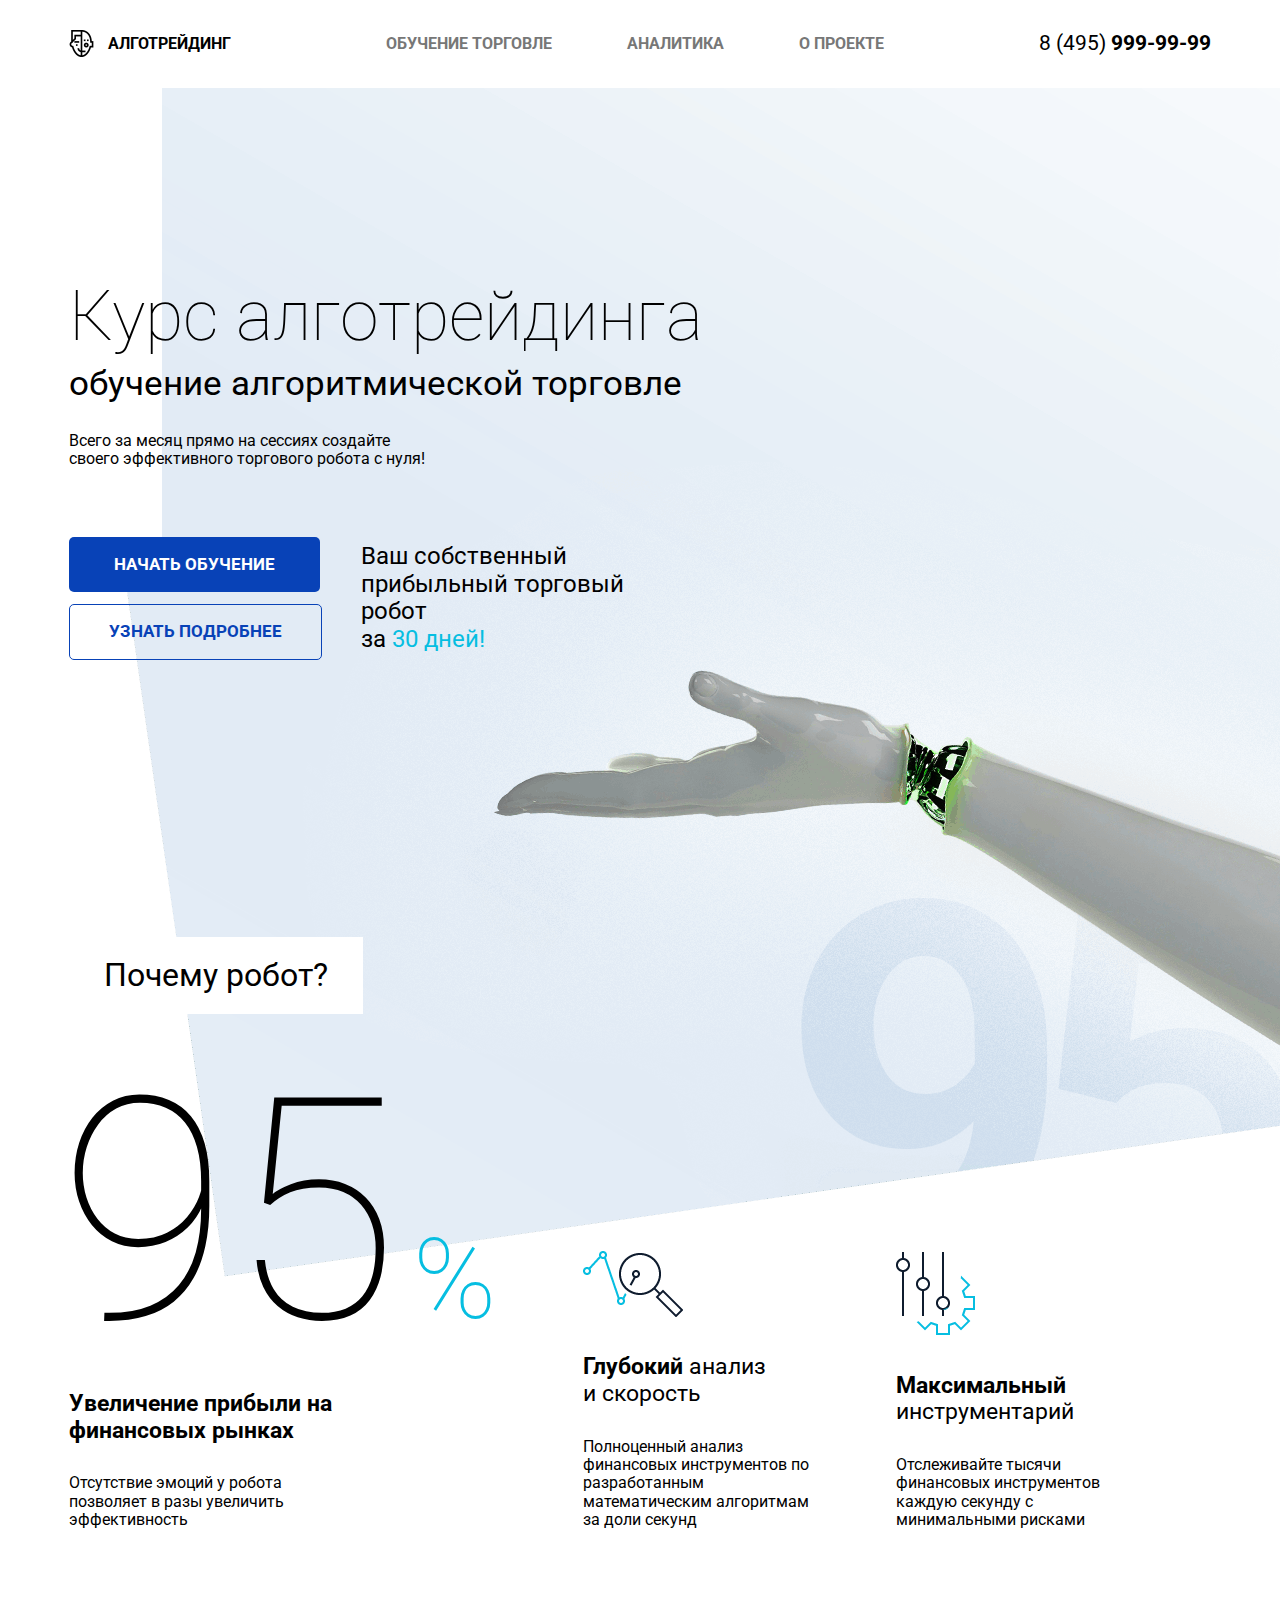
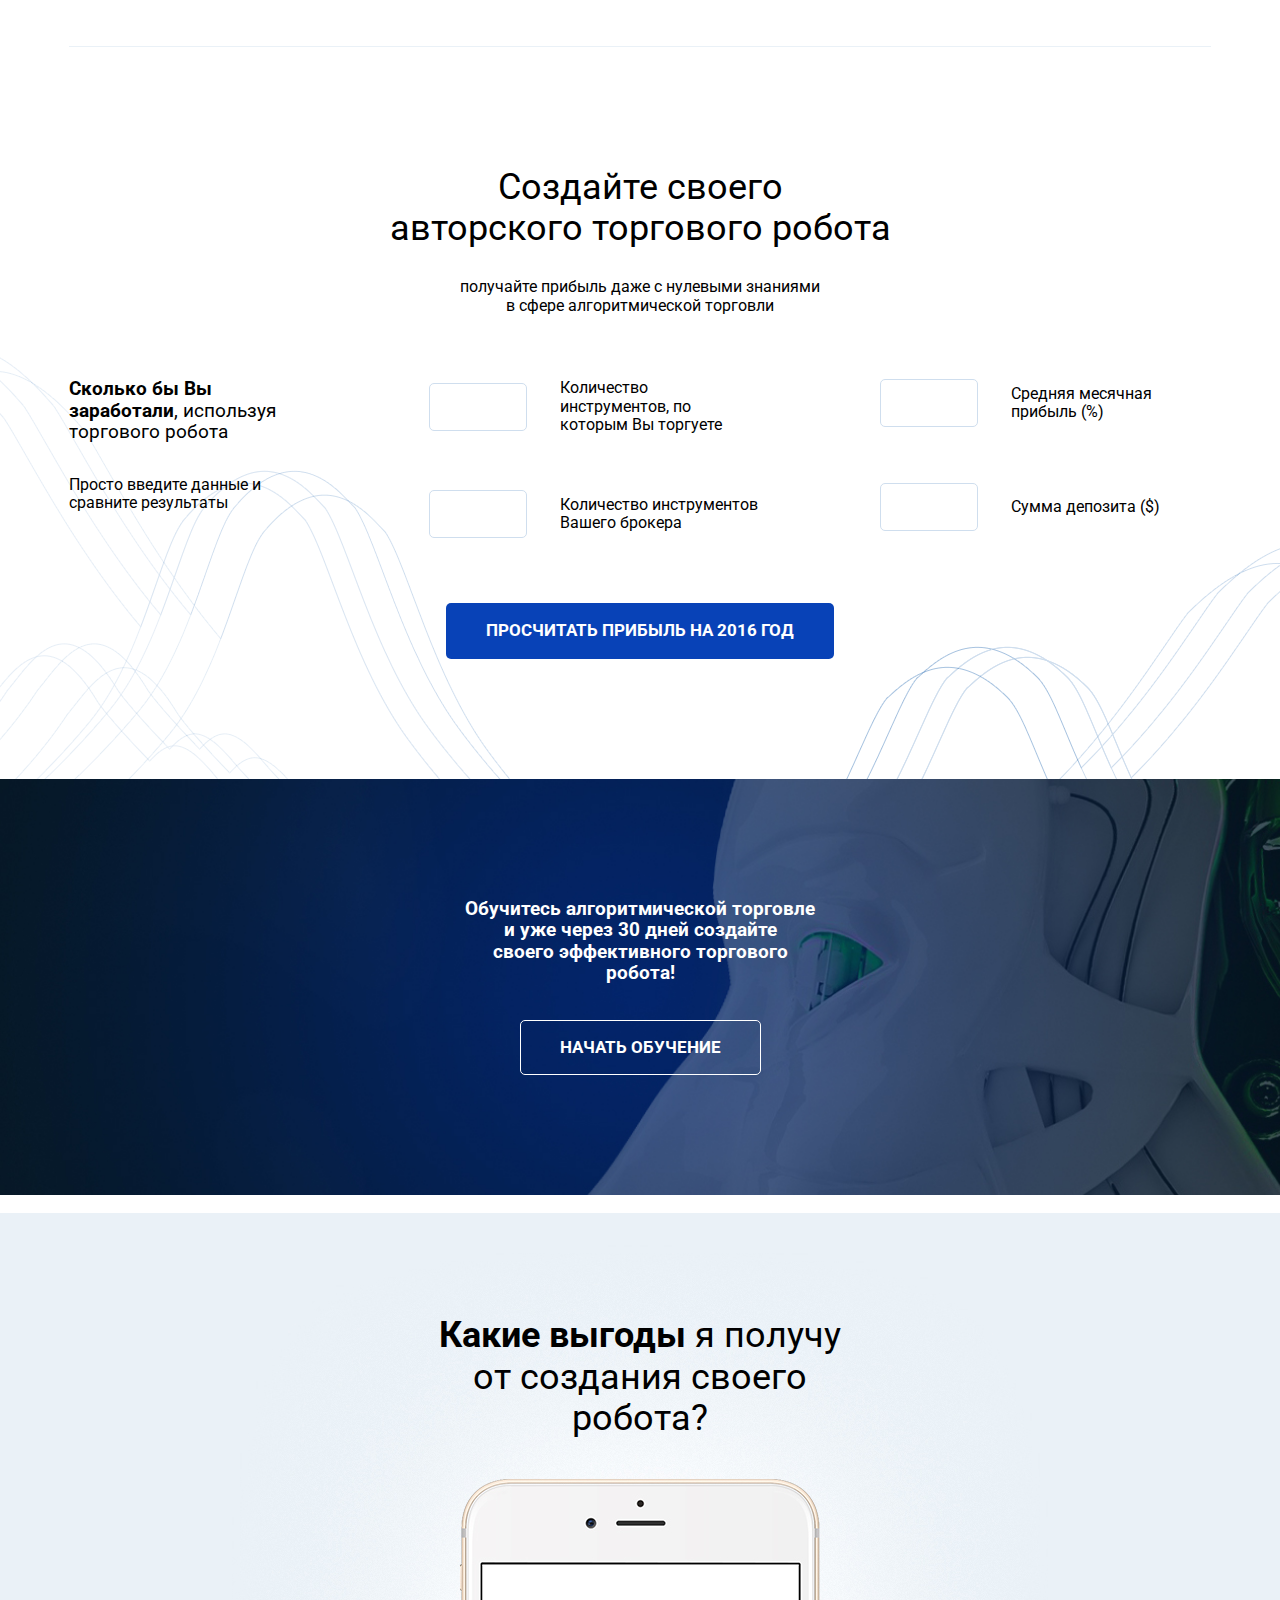
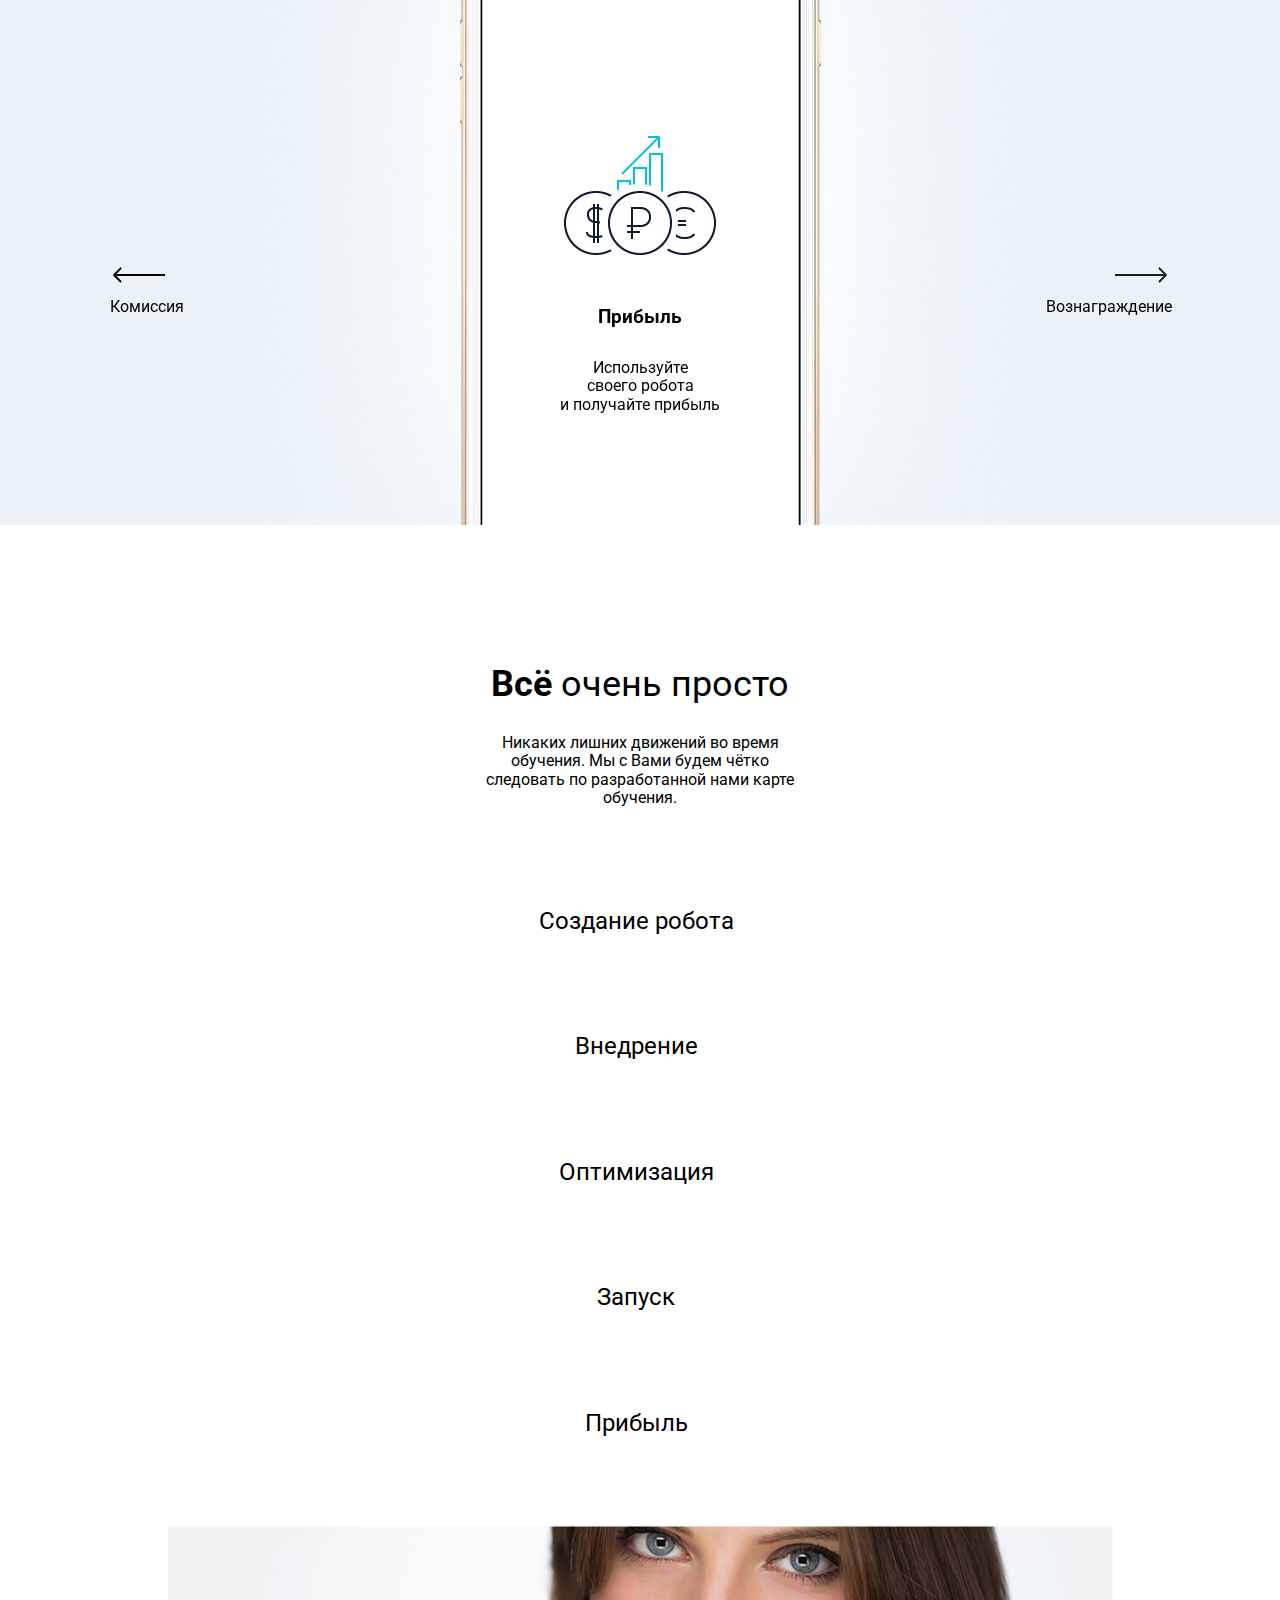
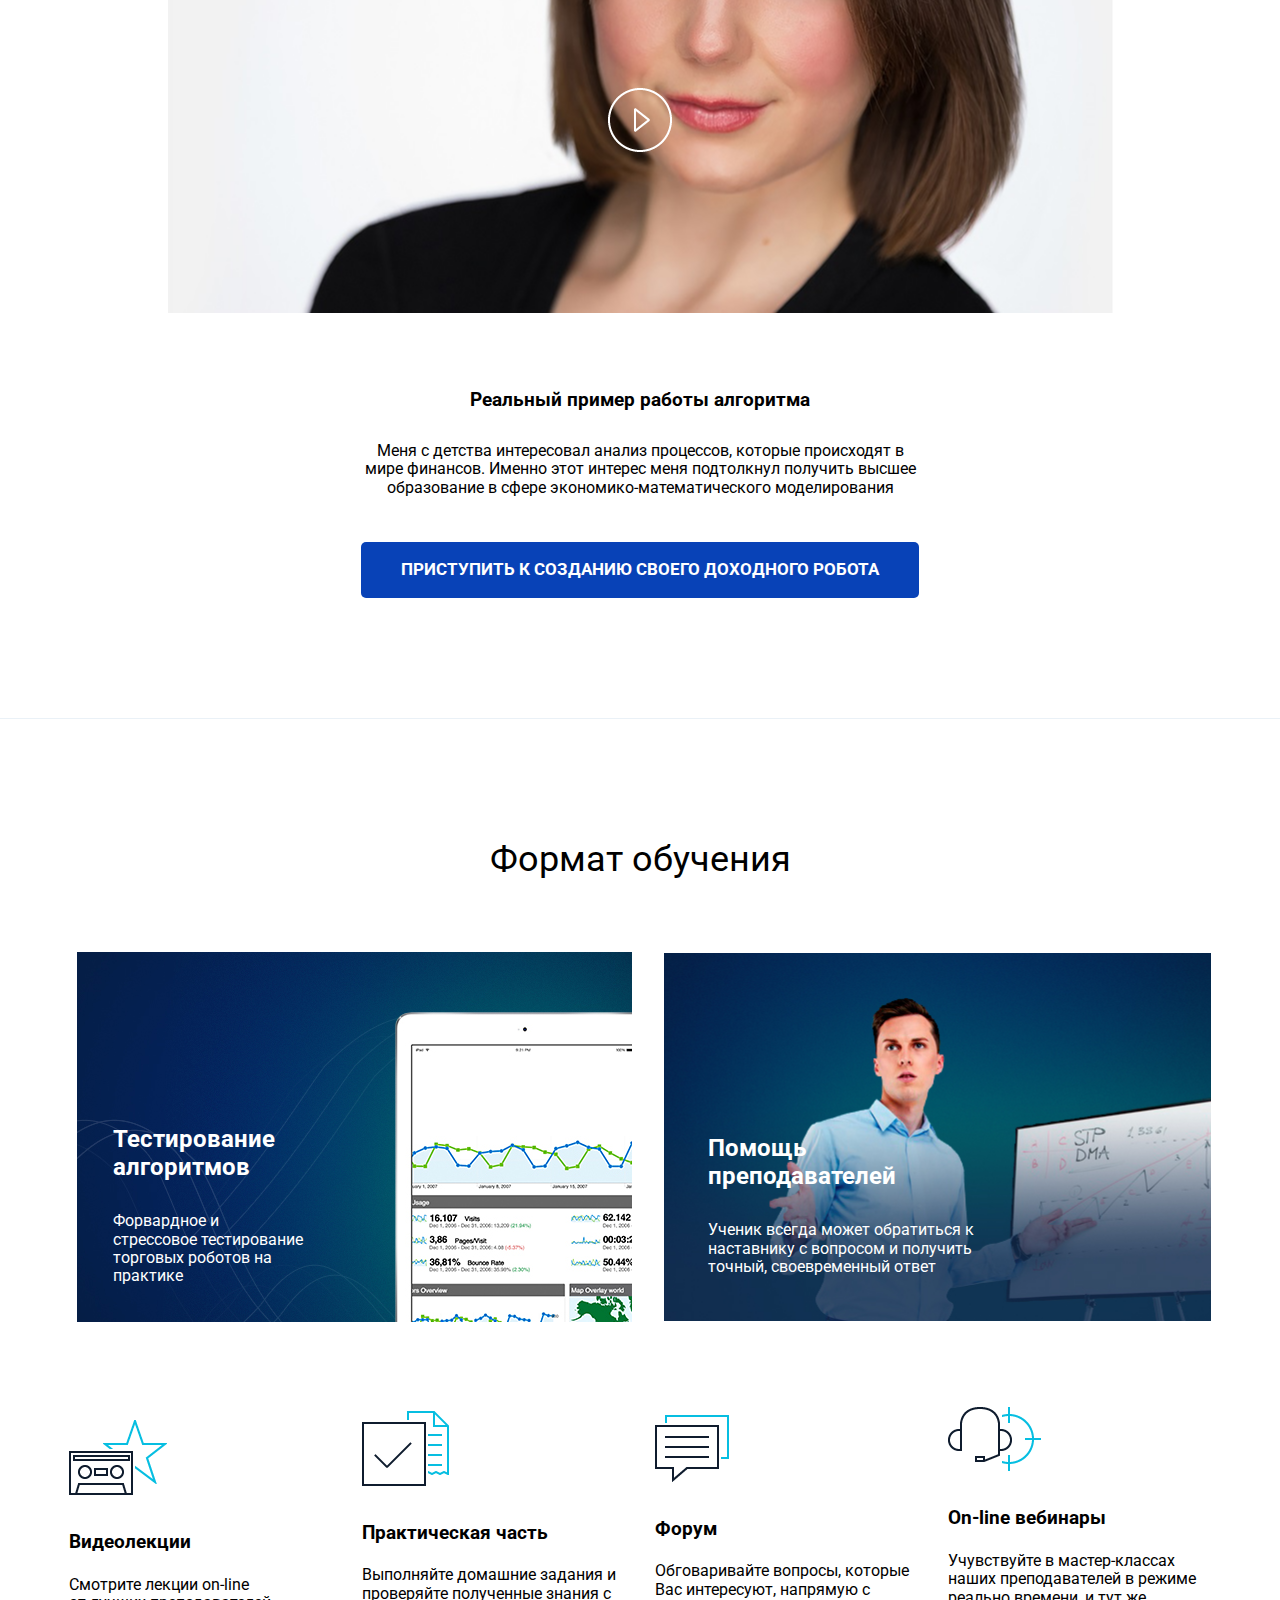
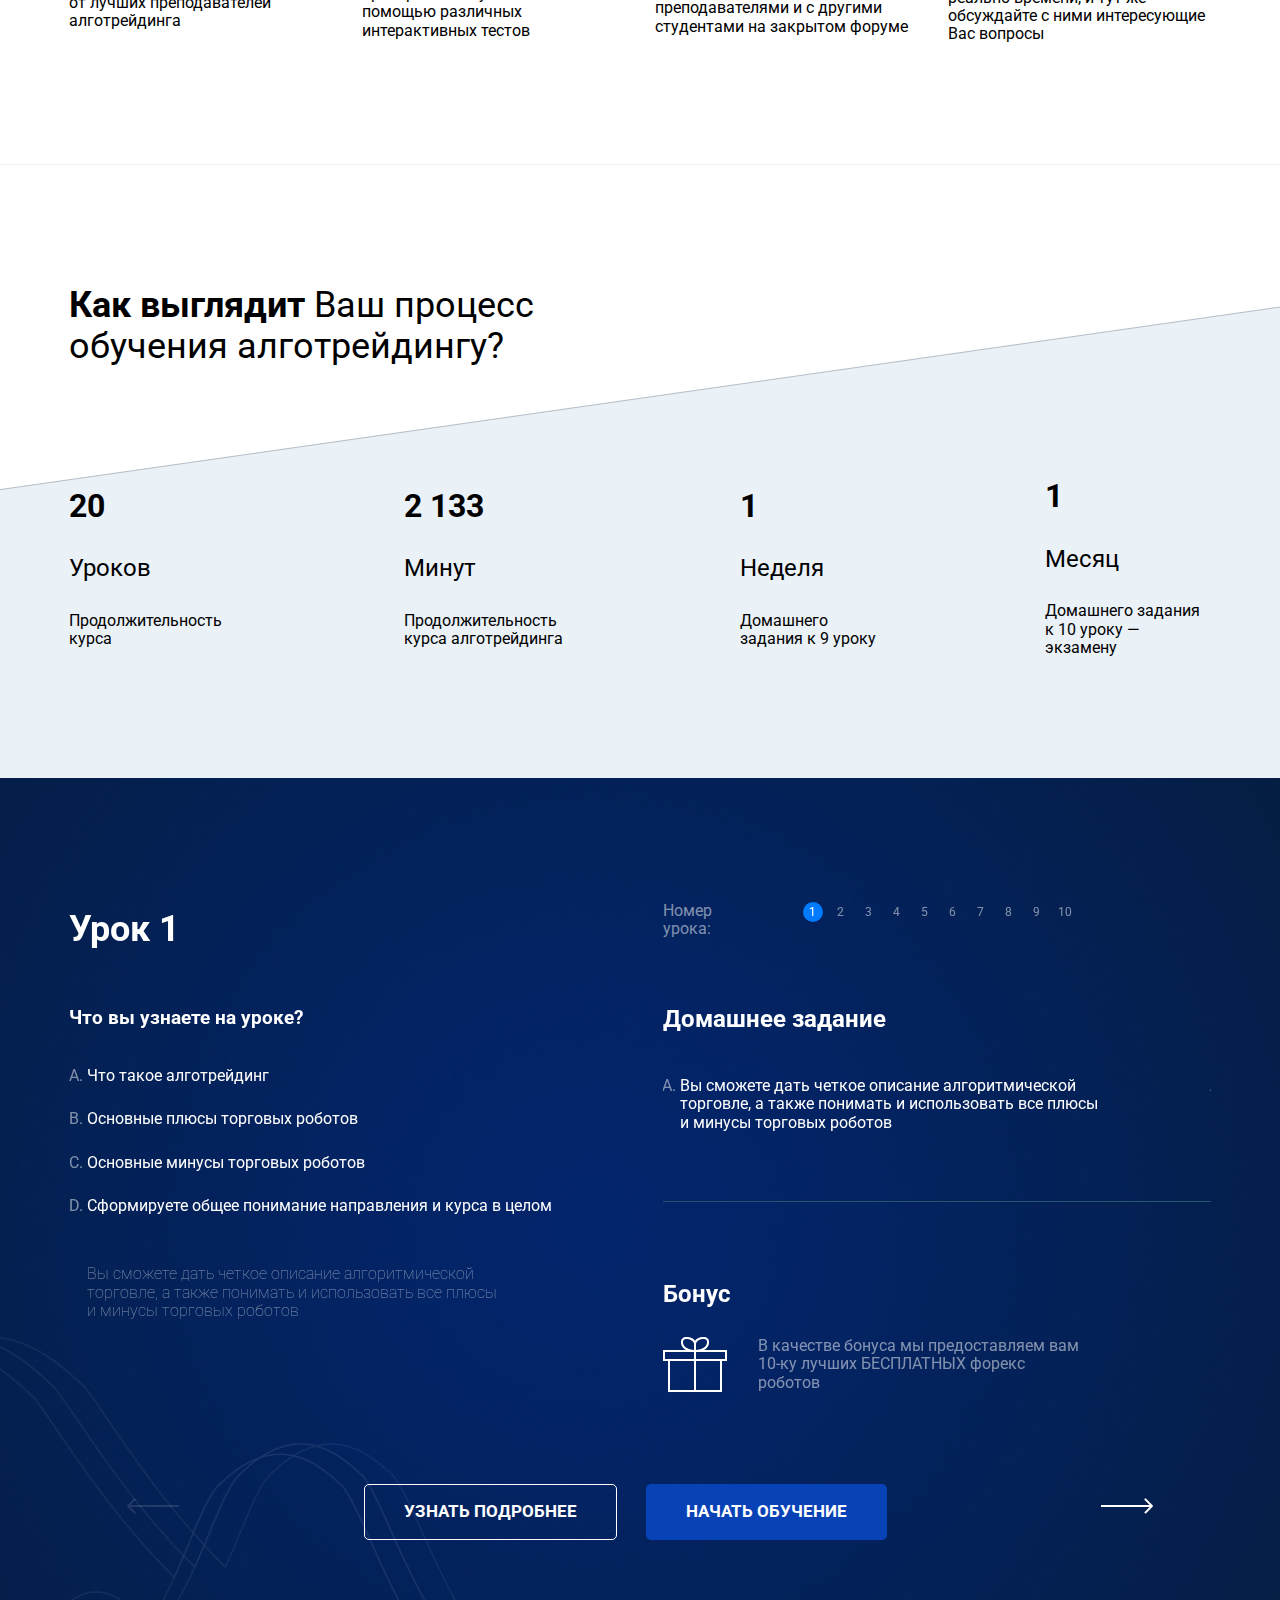
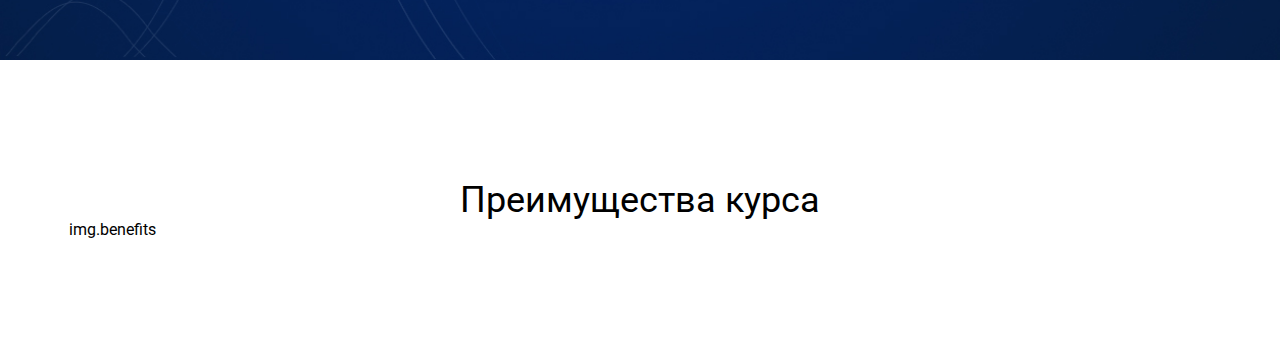
==== index.html @ d387ee2b "feat: add  swiper to lessons-section" ====
<!DOCTYPE html>
<html lang="ru">
<head>
    <meta charset="UTF-8">
    <meta http-equiv="X-UA-Compatible" content="IE=edge">
    <meta name="viewport" content="width=device-width, initial-scale=1.0">
    <link rel="stylesheet" href="./css/style.css">
    <link rel="preconnect" href="https://fonts.googleapis.com">
    <link rel="preconnect" href="https://fonts.gstatic.com" crossorigin>
    <link href="https://fonts.googleapis.com/css2?family=Roboto:wght@300;700&display=swap" rel="stylesheet">
    <link rel="shortcut icon" href="./img/logo.png" type="image/x-icon">
    <link rel="stylesheet" href="https://unpkg.com/swiper@8/swiper-bundle.min.css"/>
    <title>AlgoTrading</title>
</head>
<body>
    <header class="header">
        <div class="container">
            <div class="menu">
                <div class="logo menu__logo">
                    <img src="./img/logo.png" alt="Лого" class="logo__img">
                    <p class="logo__text">алготрейдинг</p>
                </div>
                <!-- /.logo menu__logo -->
                <div class="menu__nav">
                    <a href="#" class="nav__item">Обучение торговле</a>
                    <a href="#" class="nav__item">Аналитика</a>
                    <a href="#" class="nav__item">О проекте</a>
                </div>
                <!-- /.menu__nav -->
                <div class="contacts menu__contacts">
                    <a href="tel:+74959999999" class="phone contacts__phone">8 (495) <strong>999-99-99</strong></a>
                </div>
                <!-- /.contacts menu__contacts -->
            </div>
            <!-- /.menu -->
        </div>
        <!-- /.container -->
    </header>
    <!-- /.header -->
    <main>
        <section class="section hero">
            <div class="container">
                <div class="hero__content">
                    <h1 class="title hero__title">Курс алготрейдинга</h1>
                    <h3 class="hero__subtitle">обучение алгоритмической торговле</h3>
                    <p class="hero__desc">Всего за месяц прямо на сессиях создайте своего эффективного торгового робота с нуля!</p>
                    <div class="hero__call">
                        <div class="call__button">
                            <button class="button hero__button button--primary">Начать обучение</button>
                            <button class="button hero__button button--secondary">узнать подробнее</button>
                        </div>
                        <p class="call__text">Ваш собственный <br> прибыльный торговый робот <br>за <span class="call__text--strong">30 дней!</span></p>
                    </div>
                    <!-- /.hero__call -->
                </div>
                <!-- /.hero__content -->
                <h4 class="title hero-subcontent__title">Почему робот?</h4>
                <div class="hero-subcontent">
                    <div class="cards hero-subcontent__advantages">
                        <div class="row">
                            <div class="card">
                                <h5 class="card-title">95 <span class="percent--strong">%</span></h5>
                                <p class="card-subtitle">Увеличение прибыли на финансовых рынках</p>
                                <p class="card-text">Отсутствие эмоций у робота позволяет в разы увеличить эффективность</p>
                                </div>
                            <!-- /.card -->
                            <div class="card">
                                <img src="./img/advantage-1.png" alt="Преимущество" class="card-img">
                                <p class="card-subtitle card-subtitle--lighterW"><strong>Глубокий</strong>  анализ <br>
                                    и скорость</p>
                                <p class="card-text">Полноценный анализ финансовых инструментов по разработанным математическим алгоритмам за доли секунд</p>
                                </div>
                            <!-- /.card -->
                            <div class="card">
                                <img src="./img/advantage-2.png" alt="Преимущество" class="card-img card-img--last">
                                <p class="card-subtitle card-subtitle--lighterW"><strong>Максимальный</strong>
                                    инструментарий</p>
                                <p class="card-text">Отслеживайте тысячи финансовых инструментов каждую секунду с минимальными рисками</p>
                                </div>
                            <!-- /.card -->
                        </div>
                        <!-- /.row -->
                    </div>
                    <!-- /.hero-subcontent__advantages -->
                </div>
                <!-- /.her__subcontent -->
            </div>
            <!-- /.container -->
        </section>
        <!-- /.hero -->
        <section class="section creation">
            <div class="container">
                <div class="section-title">
                    <h2 class="section-title__heading">Создайте своего <br> авторского торгового робота</h2>
                    <p class="section-title__subtitle">получайте прибыль даже с нулевыми знаниями в сфере алгоритмической торговли</p>
                </div>
                <!-- /.section-title -->
                <div class="row">
                    <div class="col">
                        <div class="creation-text">
                            <h3 class="creation-title"><strong>Сколько бы Вы
                            заработали</strong>, используя
                            торгового робота</h3>
                            <p class="creation-text">Просто введите данные
                            и сравните результаты </p>
                        </div>
                        <!-- /.creation-text -->
                    </div>
                    <!-- /.col -->
                    <div class="col">
                        <div class="creation-data">
                            <input type="number" class="creation-data__input">
                            <label class="creation-data__text">Количество инструментов, по которым Вы торгуете</label>
                        </div>
                        <!-- /.creation-data -->
                        <div class="creation-data">
                            <input type="number" class="creation-data__input">
                            <label class="creation-data__text">Количество инструментов Вашего брокера</label>
                        </div>
                        <!-- /.creation-data -->
                    </div>
                    <!-- /.col -->
                    <div class="col">
                        <div class="creation-data">
                            <input type="number" class="creation-data__input">
                            <label class="creation-data__text">Средняя месячная прибыль (%)</label>
                        </div>
                        <!-- /.creation-data -->
                        <div class="creation-data">
                            <input type="number" class="creation-data__input">
                            <label class="creation-data__text">Сумма депозита ($)</label>
                        </div>
                        <!-- /.creation-data -->
                    </div>
                    <!-- /.col -->
                </div>
                <!-- /.row -->
                <div class="creation-button">
                    <button class="button creation__button button--primary">Просчитать прибыль на 2016 год</button>
                </div>
                <!-- /.cration-button -->
            </div>
            <!-- /.container -->
        </section>
        <!-- /.section creation -->
        <section class="section creation-learning">
            <h3 class="section-heading creation-learning__heading">Обучитесь алгоритмической торговле и уже <span class="days--strong">через 30 дней</span> создайте <br> своего эффективного торгового робота!</h3>
            <div class="creation-button">
                <button class="button creation-learning__button button--white">Начать обучение</button>
            </div>
        </section>
        <!-- /.creation-learning -->
        <section class="section benefits">
            <div class="container">
                <h2 class="section-title__heading"><strong>Какие выгоды </strong> я получу<br> от создания своего робота?</h2>
                <div class="benefits-swiper">
                    <!-- Slider main container -->
                    <div class="swiper swiper-benefits">
                        <!-- Additional required wrapper -->
                        <div class="swiper-wrapper">
                        <!-- Slides -->
                        <div class="swiper-slide">
                            <div class="swiper-slide__content">
                                <img src="./img/stonks.png" alt="прибыль" class="swiper-slide__img">
                                <h3 class="swiper-slide__text">Прибыль</h3>
                                <p class="swiper-slide__desc">Используйте <br> своего робота <br> и получайте прибыль</p>
                            </div>
                            <!-- /.swiper-slide__content -->
                        </div>
                        <div class="swiper-slide">
                            <div class="swiper-slide__content">
                                <img src="./img/stonks.png" alt="прибыль" class="swiper-slide__img">
                                <h3 class="swiper-slide__text">Прибыль</h3>
                                <p class="swiper-slide__desc">Используйте <br> своего робота <br> и получайте прибыль</p>
                            </div>
                            <!-- /.swiper-slide__content -->
                        </div>
                        <div class="swiper-slide">
                            <div class="swiper-slide__content">
                                <img src="./img/stonks.png" alt="прибыль" class="swiper-slide__img">
                                <h3 class="swiper-slide__text">Прибыль</h3>
                                <p class="swiper-slide__desc">Используйте <br> своего робота <br> и получайте прибыль</p>
                            </div>
                            <!-- /.swiper-slide__content -->
                        </div>
                        </div>
                        <!-- If we need navigation buttons -->
                        <div class="swiper-button-prev">
                            <span class="swiper-button__text swiper-button-prev__text">Комиссия</span>
                        </div>
                        <div class="swiper-button-next">
                            <span class="swiper-button__text swiper-button-next__text">Вознаграждение</span>
                        </div>
                  </div>
                </div>
                <!-- /.benefits-swiper -->
            </div>
            <!-- /.container -->
        </section>
        <!-- /.section benefits -->
        <section class="section steps">
            <div class="container">
                <div class="section-title">
                    <h2 class="section-title__heading"><strong>Всё</strong> очень просто</h2>
                    <p class="section-title__subtitle">Никаких лишних движений во время обучения. Мы с Вами будем чётко следовать по разработанной нами карте обучения.</p>
                </div>
                <!-- /.section-title -->
                <ul class="stpes-list">
                    <li class="steps-list__item">Создание робота</li>
                    <li class="steps-list__item">Внедрение</li>
                    <li class="steps-list__item">Оптимизация</li>
                    <li class="steps-list__item">Запуск</li>
                    <li class="steps-list__item">Прибыль</li>
                </ul>
                <!-- /.stpes-list -->
                <div class="steps__video video">
                    <img src="./img/play.png" alt="Пуск видео" class="video__play">
                </div>
                <!-- /.steps__video video -->
                <div class="steps-example">
                    <h3 class="steps-example__title">Реальный пример работы алгоритма</h3>
                    <p class="steps-example__subtitle">Меня с детства интересовал анализ процессов, которые происходят в мире финансов. Именно этот интерес меня подтолкнул получить высшее образование в сфере экономико-математического моделирования</p>
                    <button class="button button--primary steps-example__button">Приступить к созданию своего доходного робота</button>
                </div>
                <!-- /.steps-exmaple -->
            </div>
            <!-- /.container -->
        </section>
        <!-- /.section steps -->
        <section class="section format">
            <div class="container">
                <div class="section-title">
                    <h2 class="section-title__heading">Формат обучения</h2>
                </div>
                <!-- /.section-title -->
                <div class="row cards">
                    <div class="col-50">
                        <div class="format-card format-card__test">
                            <h3 class="format-card__title">Тестирование алгоритмов</h3>
                            <p class="format-card__text">Форвардное и стрессовое тестирование торговых роботов на практике</p>
                        </div>
                        <!-- /.format-card -->
                    </div>
                    <!-- /.col-50 -->
                    <div class="col">
                        <div class="format-card format-card__help">
                            <h3 class="format-card__title">Помощь преподавателей</h3>
                            <p class="format-card__text">Ученик всегда может обратиться к наставнику с вопросом и получить точный, своевременный ответ</p>
                        </div>
                        <!-- /.format-card -->
                    </div>
                    <!-- /.col -->
                </div>
                <!-- /.row -->
                <div class="row">
                    <div class="card">
                        <img src="./img/casset.png" alt="Кассета" class="card__img">
                        <h3 class="card__title">Видеолекции</h3>
                        <p class="card__text">Смотрите лекции on-line <br> от лучших преподавателей алготрейдинга</p>
                    </div>
                    <!-- /.card -->
                    <div class="card">
                        <img src="./img/practice.png" alt="Практика" class="card__img">
                        <h3 class="card__title">Практическая часть</h3>
                        <p class="card__text">Выполняйте домашние задания и проверяйте полученные знания с помощью различных интерактивных тестов</p>
                    </div>
                    <!-- /.card -->
                    <div class="card">
                        <img src="./img/forum.png" alt="Форум" class="card__img">
                        <h3 class="card__title">Форум</h3>
                        <p class="card__text">Обговаривайте вопросы, которые Вас интересуют, напрямую с преподавателями и с другими студентами на закрытом форуме</p>
                    </div>
                    <!-- /.card -->
                    <div class="card">
                        <img src="./img/veb.png" alt="вебинары" class="card__img">
                        <h3 class="card__title">On-line вебинары</h3>
                        <p class="card__text">Учувствуйте в мастер-классах наших преподавателей в режиме реально времени, и тут же обсуждайте с ними интересующие Вас вопросы</p>
                    </div>
                    <!-- /.card -->
                </div>
                <!-- /.row -->
            </div>
            <!-- /.container -->
        </section>
        <!-- /.section format -->
        <section class="section view">
            <div class="container">
                <div class="section-title--left">
                    <h2 class="section-title__heading"><strong>Как выглядит</strong> Ваш процесс обучения алготрейдингу?</h2>
                </div>
                <!-- /.section-title--left -->
                <div class="row">
                    <div class="card">
                        <h3 class="card__title">20</h3>
                        <p class="card__subtitle">Уроков</p>
                        <p class="card__text">Продолжительность курса</p>
                    </div>
                    <!-- /.card -->
                    <div class="card">
                        <h3 class="card__title">2 133</h3>
                        <p class="card__subtitle">Минут</p>
                        <p class="card__text">Продолжительность курса алготрейдинга</p>
                    </div>
                    <!-- /.card -->
                    <div class="card">
                        <h3 class="card__title">1</h3>
                        <p class="card__subtitle">Неделя</p>
                        <p class="card__text">Домашнего <br> задания к 9 уроку</p>
                    </div>
                    <!-- /.card -->
                    <div class="card">
                        <h3 class="card__title">1</h3>
                        <p class="card__subtitle">Месяц</p>
                        <p class="card__text">Домашнего задания <br> к 10 уроку — экзамену</p>
                    </div>
                    <!-- /.card -->
                </div>
                <!-- /.row -->
            </div>
            <!-- /.container -->
        </section>
        <!-- /.section view -->
        <section class="section lessons">
            <div class="container">
                <div class="row">
                    <div class="col-50--width">
                        <div class="swiper lessons-swiper">
                            <!-- Additional required wrapper -->
                            <div class="swiper-wrapper">
                              <!-- Slides -->
                              <div class="swiper-slide">
                                <div class="section-title--left">
                                    <h2 class="section-title__heading">Урок 1</h2>
                                </div>
                                <!-- /.section-title--left -->
                                <h3 class="lessons-heading">Что вы узнаете на уроке?</h3>
                                <ol class="lessons-questions" type="A">
                                    <li class="lessons-questions__item">Что такое алготрейдинг</li>
                                    <li class="lessons-questions__item">Основные плюсы торговых роботов</li>
                                    <li class="lessons-questions__item">Основные минусы торговых роботов</li>
                                    <li class="lessons-questions__item">Сформируете общее понимание направления и курса в целом</li>
                                </ol>
                                <!-- /.lessons-questions -->
                                <p class="lessons-text">Вы сможете дать четкое описание алгоритмической торговле, а также понимать и использовать все плюсы и минусы торговых роботов</p>
                              </div>
                              <div class="swiper-slide">
                                <div class="section-title--left">
                                    <h2 class="section-title__heading">Урок 2</h2>
                                </div>
                                <!-- /.section-title--left -->
                                <h3 class="lessons-heading">Что вы узнаете на уроке?</h3>
                                <ol class="lessons-questions" type="A">
                                    <li class="lessons-questions__item">Что такое алготрейдинг</li>
                                    <li class="lessons-questions__item">Основные плюсы торговых роботов</li>
                                    <li class="lessons-questions__item">Основные минусы торговых роботов</li>
                                    <li class="lessons-questions__item">Сформируете общее понимание направления и курса в целом</li>
                                </ol>
                                <!-- /.lessons-questions -->
                                <p class="lessons-text">Вы сможете дать четкое описание алгоритмической торговле, а также понимать и использовать все плюсы и минусы торговых роботов</p>
                              </div>
                              <div class="swiper-slide">
                                <div class="section-title--left">
                                    <h2 class="section-title__heading">Урок 3</h2>
                                </div>
                                <!-- /.section-title--left -->
                                <h3 class="lessons-heading">Что вы узнаете на уроке?</h3>
                                <ol class="lessons-questions" type="A">
                                    <li class="lessons-questions__item">Что такое алготрейдинг</li>
                                    <li class="lessons-questions__item">Основные плюсы торговых роботов</li>
                                    <li class="lessons-questions__item">Основные минусы торговых роботов</li>
                                    <li class="lessons-questions__item">Сформируете общее понимание направления и курса в целом</li>
                                </ol>
                                <!-- /.lessons-questions -->
                                <p class="lessons-text">Вы сможете дать четкое описание алгоритмической торговле, а также понимать и использовать все плюсы и минусы торговых роботов</p>
                              </div>
                              <div class="swiper-slide">
                                <div class="section-title--left">
                                    <h2 class="section-title__heading">Урок 4</h2>
                                </div>
                                <!-- /.section-title--left -->
                                <h3 class="lessons-heading">Что вы узнаете на уроке?</h3>
                                <ol class="lessons-questions" type="A">
                                    <li class="lessons-questions__item">Что такое алготрейдинг</li>
                                    <li class="lessons-questions__item">Основные плюсы торговых роботов</li>
                                    <li class="lessons-questions__item">Основные минусы торговых роботов</li>
                                    <li class="lessons-questions__item">Сформируете общее понимание направления и курса в целом</li>
                                </ol>
                                <!-- /.lessons-questions -->
                                <p class="lessons-text">Вы сможете дать четкое описание алгоритмической торговле, а также понимать и использовать все плюсы и минусы торговых роботов</p>
                              </div>
                              <div class="swiper-slide">
                                <div class="section-title--left">
                                    <h2 class="section-title__heading">Урок 5</h2>
                                </div>
                                <!-- /.section-title--left -->
                                <h3 class="lessons-heading">Что вы узнаете на уроке?</h3>
                                <ol class="lessons-questions" type="A">
                                    <li class="lessons-questions__item">Что такое алготрейдинг</li>
                                    <li class="lessons-questions__item">Основные плюсы торговых роботов</li>
                                    <li class="lessons-questions__item">Основные минусы торговых роботов</li>
                                    <li class="lessons-questions__item">Сформируете общее понимание направления и курса в целом</li>
                                </ol>
                                <!-- /.lessons-questions -->
                                <p class="lessons-text">Вы сможете дать четкое описание алгоритмической торговле, а также понимать и использовать все плюсы и минусы торговых роботов</p>
                              </div>
                              <div class="swiper-slide">
                                <div class="section-title--left">
                                    <h2 class="section-title__heading">Урок 6</h2>
                                </div>
                                <!-- /.section-title--left -->
                                <h3 class="lessons-heading">Что вы узнаете на уроке?</h3>
                                <ol class="lessons-questions" type="A">
                                    <li class="lessons-questions__item">Что такое алготрейдинг</li>
                                    <li class="lessons-questions__item">Основные плюсы торговых роботов</li>
                                    <li class="lessons-questions__item">Основные минусы торговых роботов</li>
                                    <li class="lessons-questions__item">Сформируете общее понимание направления и курса в целом</li>
                                </ol>
                                <!-- /.lessons-questions -->
                                <p class="lessons-text">Вы сможете дать четкое описание алгоритмической торговле, а также понимать и использовать все плюсы и минусы торговых роботов</p>
                              </div>
                              <div class="swiper-slide">
                                <div class="section-title--left">
                                    <h2 class="section-title__heading">Урок 7</h2>
                                </div>
                                <!-- /.section-title--left -->
                                <h3 class="lessons-heading">Что вы узнаете на уроке?</h3>
                                <ol class="lessons-questions" type="A">
                                    <li class="lessons-questions__item">Что такое алготрейдинг</li>
                                    <li class="lessons-questions__item">Основные плюсы торговых роботов</li>
                                    <li class="lessons-questions__item">Основные минусы торговых роботов</li>
                                    <li class="lessons-questions__item">Сформируете общее понимание направления и курса в целом</li>
                                </ol>
                                <!-- /.lessons-questions -->
                                <p class="lessons-text">Вы сможете дать четкое описание алгоритмической торговле, а также понимать и использовать все плюсы и минусы торговых роботов</p>
                              </div>
                              <div class="swiper-slide">
                                <div class="section-title--left">
                                    <h2 class="section-title__heading">Урок 8</h2>
                                </div>
                                <!-- /.section-title--left -->
                                <h3 class="lessons-heading">Что вы узнаете на уроке?</h3>
                                <ol class="lessons-questions" type="A">
                                    <li class="lessons-questions__item">Что такое алготрейдинг</li>
                                    <li class="lessons-questions__item">Основные плюсы торговых роботов</li>
                                    <li class="lessons-questions__item">Основные минусы торговых роботов</li>
                                    <li class="lessons-questions__item">Сформируете общее понимание направления и курса в целом</li>
                                </ol>
                                <!-- /.lessons-questions -->
                                <p class="lessons-text">Вы сможете дать четкое описание алгоритмической торговле, а также понимать и использовать все плюсы и минусы торговых роботов</p>
                              </div>
                              <div class="swiper-slide">
                                <div class="section-title--left">
                                    <h2 class="section-title__heading">Урок 9</h2>
                                </div>
                                <!-- /.section-title--left -->
                                <h3 class="lessons-heading">Что вы узнаете на уроке?</h3>
                                <ol class="lessons-questions" type="A">
                                    <li class="lessons-questions__item">Что такое алготрейдинг</li>
                                    <li class="lessons-questions__item">Основные плюсы торговых роботов</li>
                                    <li class="lessons-questions__item">Основные минусы торговых роботов</li>
                                    <li class="lessons-questions__item">Сформируете общее понимание направления и курса в целом</li>
                                </ol>
                                <!-- /.lessons-questions -->
                                <p class="lessons-text">Вы сможете дать четкое описание алгоритмической торговле, а также понимать и использовать все плюсы и минусы торговых роботов</p>
                              </div>
                              <div class="swiper-slide">
                                <div class="section-title--left">
                                    <h2 class="section-title__heading">Урок 10</h2>
                                </div>
                                <!-- /.section-title--left -->
                                <h3 class="lessons-heading">Что вы узнаете на уроке?</h3>
                                <ol class="lessons-questions" type="A">
                                    <li class="lessons-questions__item">Что такое алготрейдинг</li>
                                    <li class="lessons-questions__item">Основные плюсы торговых роботов</li>
                                    <li class="lessons-questions__item">Основные минусы торговых роботов</li>
                                    <li class="lessons-questions__item">Сформируете общее понимание направления и курса в целом</li>
                                </ol>
                                <!-- /.lessons-questions -->
                                <p class="lessons-text">Вы сможете дать четкое описание алгоритмической торговле, а также понимать и использовать все плюсы и минусы торговых роботов</p>
                              </div>
                            </div>
                          
                          
                          </div>
                    </div>
                    <!-- /.col-50 -->
                    <div class="col-50--width">
                        <div class="swiper lessons-swiper">
                            <div class="lessons-swiper-pagination">
                                <p class="lessons-number__text">Номер урока:</p>
                            <!-- If we need pagination -->
                            <div class="swiper-pagination"></div>
                            </div>
                            <!-- /.lessons-swiper-pagination -->
                            <!-- Additional required wrapper -->
                            <div class="swiper-wrapper">
                              <!-- Slides -->
                              <div class="swiper-slide">
                                <div class="lessons-homework">
                                    <h3 class="lessons-homework__title">Домашнее задание</h3>
                                    <ol class="lessons-questions" type="A">
                                        <li class="lessons-homework__text">Вы сможете дать четкое описание алгоритмической торговле, а также понимать и использовать все плюсы и минусы торговых роботов</li>
                                    </ol>
                                </div>
                                <!-- /.lessons-homework -->
                                <div class="lessons-bonus">
                                    <h3 class="lessons-bonus__title">Бонус</h3>
                                    <div class="lessons-bonus__desc">
                                        <img src="./img/gift.png" alt="Подарок" class="lessons-bonus__img">
                                        <p class="lessons-bonus__text">В качестве бонуса мы предоставляем вам 10-ку лучших БЕСПЛАТНЫХ форекс роботов</p>
                                    </div>
                                    <!-- /.lessons-bonus__desc -->
                                </div>
                                <!-- /.lessons-bonus -->
                              </div>
                              <div class="swiper-slide">
                                <div class="lessons-homework">
                                    <h3 class="lessons-homework__title">Домашнее задание</h3>
                                    <ol class="lessons-questions" type="A">
                                        <li class="lessons-homework__text">Вы сможете дать четкое описание алгоритмической торговле, а также понимать и использовать все плюсы и минусы торговых роботов</li>
                                    </ol>
                                </div>
                                <!-- /.lessons-homework -->
                                <div class="lessons-bonus">
                                    <h3 class="lessons-bonus__title">Бонус</h3>
                                    <div class="lessons-bonus__desc">
                                        <img src="./img/gift.png" alt="Подарок" class="lessons-bonus__img">
                                        <p class="lessons-bonus__text">В качестве бонуса мы предоставляем вам 10-ку лучших БЕСПЛАТНЫХ форекс роботов</p>
                                    </div>
                                    <!-- /.lessons-bonus__desc -->
                                </div>
                                <!-- /.lessons-bonus -->
                              </div>
                              <div class="swiper-slide">
                                <div class="lessons-homework">
                                    <h3 class="lessons-homework__title">Домашнее задание</h3>
                                    <ol class="lessons-questions" type="A">
                                        <li class="lessons-homework__text">Вы сможете дать четкое описание алгоритмической торговле, а также понимать и использовать все плюсы и минусы торговых роботов</li>
                                    </ol>
                                </div>
                                <!-- /.lessons-homework -->
                                <div class="lessons-bonus">
                                    <h3 class="lessons-bonus__title">Бонус</h3>
                                    <div class="lessons-bonus__desc">
                                        <img src="./img/gift.png" alt="Подарок" class="lessons-bonus__img">
                                        <p class="lessons-bonus__text">В качестве бонуса мы предоставляем вам 10-ку лучших БЕСПЛАТНЫХ форекс роботов</p>
                                    </div>
                                    <!-- /.lessons-bonus__desc -->
                                </div>
                                <!-- /.lessons-bonus -->
                              </div>
                              <div class="swiper-slide">
                                <div class="lessons-homework">
                                    <h3 class="lessons-homework__title">Домашнее задание</h3>
                                    <ol class="lessons-questions" type="A">
                                        <li class="lessons-homework__text">Вы сможете дать четкое описание алгоритмической торговле, а также понимать и использовать все плюсы и минусы торговых роботов</li>
                                    </ol>
                                </div>
                                <!-- /.lessons-homework -->
                                <div class="lessons-bonus">
                                    <h3 class="lessons-bonus__title">Бонус</h3>
                                    <div class="lessons-bonus__desc">
                                        <img src="./img/gift.png" alt="Подарок" class="lessons-bonus__img">
                                        <p class="lessons-bonus__text">В качестве бонуса мы предоставляем вам 10-ку лучших БЕСПЛАТНЫХ форекс роботов</p>
                                    </div>
                                    <!-- /.lessons-bonus__desc -->
                                </div>
                                <!-- /.lessons-bonus -->
                              </div>
                              <div class="swiper-slide">
                                <div class="lessons-homework">
                                    <h3 class="lessons-homework__title">Домашнее задание</h3>
                                    <ol class="lessons-questions" type="A">
                                        <li class="lessons-homework__text">Вы сможете дать четкое описание алгоритмической торговле, а также понимать и использовать все плюсы и минусы торговых роботов</li>
                                    </ol>
                                </div>
                                <!-- /.lessons-homework -->
                                <div class="lessons-bonus">
                                    <h3 class="lessons-bonus__title">Бонус</h3>
                                    <div class="lessons-bonus__desc">
                                        <img src="./img/gift.png" alt="Подарок" class="lessons-bonus__img">
                                        <p class="lessons-bonus__text">В качестве бонуса мы предоставляем вам 10-ку лучших БЕСПЛАТНЫХ форекс роботов</p>
                                    </div>
                                    <!-- /.lessons-bonus__desc -->
                                </div>
                                <!-- /.lessons-bonus -->
                              </div>
                              <div class="swiper-slide">
                                <div class="lessons-homework">
                                    <h3 class="lessons-homework__title">Домашнее задание</h3>
                                    <ol class="lessons-questions" type="A">
                                        <li class="lessons-homework__text">Вы сможете дать четкое описание алгоритмической торговле, а также понимать и использовать все плюсы и минусы торговых роботов</li>
                                    </ol>
                                </div>
                                <!-- /.lessons-homework -->
                                <div class="lessons-bonus">
                                    <h3 class="lessons-bonus__title">Бонус</h3>
                                    <div class="lessons-bonus__desc">
                                        <img src="./img/gift.png" alt="Подарок" class="lessons-bonus__img">
                                        <p class="lessons-bonus__text">В качестве бонуса мы предоставляем вам 10-ку лучших БЕСПЛАТНЫХ форекс роботов</p>
                                    </div>
                                    <!-- /.lessons-bonus__desc -->
                                </div>
                                <!-- /.lessons-bonus -->
                              </div>
                              <div class="swiper-slide">
                                <div class="lessons-homework">
                                    <h3 class="lessons-homework__title">Домашнее задание</h3>
                                    <ol class="lessons-questions" type="A">
                                        <li class="lessons-homework__text">Вы сможете дать четкое описание алгоритмической торговле, а также понимать и использовать все плюсы и минусы торговых роботов</li>
                                    </ol>
                                </div>
                                <!-- /.lessons-homework -->
                                <div class="lessons-bonus">
                                    <h3 class="lessons-bonus__title">Бонус</h3>
                                    <div class="lessons-bonus__desc">
                                        <img src="./img/gift.png" alt="Подарок" class="lessons-bonus__img">
                                        <p class="lessons-bonus__text">В качестве бонуса мы предоставляем вам 10-ку лучших БЕСПЛАТНЫХ форекс роботов</p>
                                    </div>
                                    <!-- /.lessons-bonus__desc -->
                                </div>
                                <!-- /.lessons-bonus -->
                              </div>
                              <div class="swiper-slide">
                                <div class="lessons-homework">
                                    <h3 class="lessons-homework__title">Домашнее задание</h3>
                                    <ol class="lessons-questions" type="A">
                                        <li class="lessons-homework__text">Вы сможете дать четкое описание алгоритмической торговле, а также понимать и использовать все плюсы и минусы торговых роботов</li>
                                    </ol>
                                </div>
                                <!-- /.lessons-homework -->
                                <div class="lessons-bonus">
                                    <h3 class="lessons-bonus__title">Бонус</h3>
                                    <div class="lessons-bonus__desc">
                                        <img src="./img/gift.png" alt="Подарок" class="lessons-bonus__img">
                                        <p class="lessons-bonus__text">В качестве бонуса мы предоставляем вам 10-ку лучших БЕСПЛАТНЫХ форекс роботов</p>
                                    </div>
                                    <!-- /.lessons-bonus__desc -->
                                </div>
                                <!-- /.lessons-bonus -->
                              </div>
                              <div class="swiper-slide">
                                <div class="lessons-homework">
                                    <h3 class="lessons-homework__title">Домашнее задание</h3>
                                    <ol class="lessons-questions" type="A">
                                        <li class="lessons-homework__text">Вы сможете дать четкое описание алгоритмической торговле, а также понимать и использовать все плюсы и минусы торговых роботов</li>
                                    </ol>
                                </div>
                                <!-- /.lessons-homework -->
                                <div class="lessons-bonus">
                                    <h3 class="lessons-bonus__title">Бонус</h3>
                                    <div class="lessons-bonus__desc">
                                        <img src="./img/gift.png" alt="Подарок" class="lessons-bonus__img">
                                        <p class="lessons-bonus__text">В качестве бонуса мы предоставляем вам 10-ку лучших БЕСПЛАТНЫХ форекс роботов</p>
                                    </div>
                                    <!-- /.lessons-bonus__desc -->
                                </div>
                                <!-- /.lessons-bonus -->
                              </div>
                              <div class="swiper-slide">
                                <div class="lessons-homework">
                                    <h3 class="lessons-homework__title">Домашнее задание</h3>
                                    <ol class="lessons-questions" type="A">
                                        <li class="lessons-homework__text">Вы сможете дать четкое описание алгоритмической торговле, а также понимать и использовать все плюсы и минусы торговых роботов</li>
                                    </ol>
                                </div>
                                <!-- /.lessons-homework -->
                                <div class="lessons-bonus">
                                    <h3 class="lessons-bonus__title">Бонус</h3>
                                    <div class="lessons-bonus__desc">
                                        <img src="./img/gift.png" alt="Подарок" class="lessons-bonus__img">
                                        <p class="lessons-bonus__text">В качестве бонуса мы предоставляем вам 10-ку лучших БЕСПЛАТНЫХ форекс роботов</p>
                                    </div>
                                    <!-- /.lessons-bonus__desc -->
                                </div>
                                <!-- /.lessons-bonus -->
                              </div>
                            </div>
                          </div>
                    </div>
                    <!-- /.col-50 -->
                </div>
                <!-- /.row -->
                <div class="lessons-buttons">
                    <!-- If we need navigation buttons -->
                    <div class="swiper-button-prev lessons-swiper-button-prev"></div>
                    <button class="button button--white lessons-buttons__button">Узнать подробнее</button>
                    <button class="button button--primary lessons-buttons__button">Начать обучение</button>
                    <div class="swiper-button-next lessons-swiper-button-next"></div>
                </div>
                <!-- /.lessons-buttons -->
            </div>
            <!-- /.container -->
        </section>
        <!-- /.section lessons -->
        <section class="section advantage">
            <div class="container">
                <div class="section-title">
                    <h2 class="section-title__heading">Преимущества курса</h2>
                </div>
                <!-- /.section-title -->
                <h3 class="advantage-list__heading"></h3>
                <div class="advantage-list">
                    <div class="advantage-list__item">
                        img.benefits
                    </div>
                    <!-- /.advantage-list__item -->                
                </div>
                <!-- /.advantage-list -->
            </div>
            <!-- /.container -->
        </section>
        <!-- /.section advantage -->
    </main>
    <script src="https://code.jquery.com/jquery-3.6.0.min.js"></script>
    <script src="https://unpkg.com/swiper@8/swiper-bundle.min.js"></script>
    <script src="js/main.js"></script>
</body>
</html>
---- css/style.css ----
/*! normalize.css v8.0.1 | MIT License | github.com/necolas/normalize.css */
/* Document
   ========================================================================== */
/**
 * 1. Correct the line height in all browsers.
 * 2. Prevent adjustments of font size after orientation changes in iOS.
 */
html {
  line-height: 1.15;
  /* 1 */
  -webkit-text-size-adjust: 100%;
  /* 2 */
}

/* Sections
     ========================================================================== */
/**
   * Remove the margin in all browsers.
   */
body {
  margin: 0;
}

/**
   * Render the `main` element consistently in IE.
   */
main {
  display: block;
}

/**
   * Correct the font size and margin on `h1` elements within `section` and
   * `article` contexts in Chrome, Firefox, and Safari.
   */
h1 {
  font-size: 2em;
  margin: 0.67em 0;
}

/* Grouping content
     ========================================================================== */
/**
   * 1. Add the correct box sizing in Firefox.
   * 2. Show the overflow in Edge and IE.
   */
hr {
  -webkit-box-sizing: content-box;
          box-sizing: content-box;
  /* 1 */
  height: 0;
  /* 1 */
  overflow: visible;
  /* 2 */
}

/**
   * 1. Correct the inheritance and scaling of font size in all browsers.
   * 2. Correct the odd `em` font sizing in all browsers.
   */
pre {
  font-family: monospace, monospace;
  /* 1 */
  font-size: 1em;
  /* 2 */
}

/* Text-level semantics
     ========================================================================== */
/**
   * Remove the gray background on active links in IE 10.
   */
a {
  background-color: transparent;
}

/**
   * 1. Remove the bottom border in Chrome 57-
   * 2. Add the correct text decoration in Chrome, Edge, IE, Opera, and Safari.
   */
abbr[title] {
  border-bottom: none;
  /* 1 */
  text-decoration: underline;
  /* 2 */
  -webkit-text-decoration: underline dotted;
          text-decoration: underline dotted;
  /* 2 */
}

/**
   * Add the correct font weight in Chrome, Edge, and Safari.
   */
b,
strong {
  font-weight: bolder;
}

/**
   * 1. Correct the inheritance and scaling of font size in all browsers.
   * 2. Correct the odd `em` font sizing in all browsers.
   */
code,
kbd,
samp {
  font-family: monospace, monospace;
  /* 1 */
  font-size: 1em;
  /* 2 */
}

/**
   * Add the correct font size in all browsers.
   */
small {
  font-size: 80%;
}

/**
   * Prevent `sub` and `sup` elements from affecting the line height in
   * all browsers.
   */
sub,
sup {
  font-size: 75%;
  line-height: 0;
  position: relative;
  vertical-align: baseline;
}

sub {
  bottom: -0.25em;
}

sup {
  top: -0.5em;
}

/* Embedded content
     ========================================================================== */
/**
   * Remove the border on images inside links in IE 10.
   */
img {
  border-style: none;
}

/* Forms
     ========================================================================== */
/**
   * 1. Change the font styles in all browsers.
   * 2. Remove the margin in Firefox and Safari.
   */
button,
input,
optgroup,
select,
textarea {
  font-family: inherit;
  /* 1 */
  font-size: 100%;
  /* 1 */
  line-height: 1.15;
  /* 1 */
  margin: 0;
  /* 2 */
}

/**
   * Show the overflow in IE.
   * 1. Show the overflow in Edge.
   */
button,
input {
  /* 1 */
  overflow: visible;
}

/**
   * Remove the inheritance of text transform in Edge, Firefox, and IE.
   * 1. Remove the inheritance of text transform in Firefox.
   */
button,
select {
  /* 1 */
  text-transform: none;
}

/**
   * Correct the inability to style clickable types in iOS and Safari.
   */
button,
[type="button"],
[type="reset"],
[type="submit"] {
  -webkit-appearance: button;
}

/**
   * Remove the inner border and padding in Firefox.
   */
button::-moz-focus-inner,
[type="button"]::-moz-focus-inner,
[type="reset"]::-moz-focus-inner,
[type="submit"]::-moz-focus-inner {
  border-style: none;
  padding: 0;
}

/**
   * Restore the focus styles unset by the previous rule.
   */
button:-moz-focusring,
[type="button"]:-moz-focusring,
[type="reset"]:-moz-focusring,
[type="submit"]:-moz-focusring {
  outline: 1px dotted ButtonText;
}

/**
   * Correct the padding in Firefox.
   */
fieldset {
  padding: 0.35em 0.75em 0.625em;
}

/**
   * 1. Correct the text wrapping in Edge and IE.
   * 2. Correct the color inheritance from `fieldset` elements in IE.
   * 3. Remove the padding so developers are not caught out when they zero out
   *    `fieldset` elements in all browsers.
   */
legend {
  -webkit-box-sizing: border-box;
          box-sizing: border-box;
  /* 1 */
  color: inherit;
  /* 2 */
  display: table;
  /* 1 */
  max-width: 100%;
  /* 1 */
  padding: 0;
  /* 3 */
  white-space: normal;
  /* 1 */
}

/**
   * Add the correct vertical alignment in Chrome, Firefox, and Opera.
   */
progress {
  vertical-align: baseline;
}

/**
   * Remove the default vertical scrollbar in IE 10+.
   */
textarea {
  overflow: auto;
}

/**
   * 1. Add the correct box sizing in IE 10.
   * 2. Remove the padding in IE 10.
   */
[type="checkbox"],
[type="radio"] {
  -webkit-box-sizing: border-box;
          box-sizing: border-box;
  /* 1 */
  padding: 0;
  /* 2 */
}

/**
   * Correct the cursor style of increment and decrement buttons in Chrome.
   */
[type="number"]::-webkit-inner-spin-button,
[type="number"]::-webkit-outer-spin-button {
  height: auto;
}

/**
   * 1. Correct the odd appearance in Chrome and Safari.
   * 2. Correct the outline style in Safari.
   */
[type="search"] {
  -webkit-appearance: textfield;
  /* 1 */
  outline-offset: -2px;
  /* 2 */
}

/**
   * Remove the inner padding in Chrome and Safari on macOS.
   */
[type="search"]::-webkit-search-decoration {
  -webkit-appearance: none;
}

/**
   * 1. Correct the inability to style clickable types in iOS and Safari.
   * 2. Change font properties to `inherit` in Safari.
   */
::-webkit-file-upload-button {
  -webkit-appearance: button;
  /* 1 */
  font: inherit;
  /* 2 */
}

/* Interactive
     ========================================================================== */
/*
   * Add the correct display in Edge, IE 10+, and Firefox.
   */
details {
  display: block;
}

/*
   * Add the correct display in all browsers.
   */
summary {
  display: list-item;
}

/* Misc
     ========================================================================== */
/**
   * Add the correct display in IE 10+.
   */
template {
  display: none;
}

/**
   * Add the correct display in IE 10.
   */
[hidden] {
  display: none;
}

*, *:before, *:after {
  -webkit-box-sizing: border-box;
          box-sizing: border-box;
  margin: 0;
}

html {
  font-family: 'Roboto', serif;
  font-size: 1rem;
}

.container {
  width: 100%;
  max-width: 1142px;
  margin: auto;
}

.row {
  display: -webkit-box;
  display: -ms-flexbox;
  display: flex;
  -webkit-box-align: center;
      -ms-flex-align: center;
          align-items: center;
  -webkit-box-pack: justify;
      -ms-flex-pack: justify;
          justify-content: space-between;
  width: 100%;
}

.col-50 {
  -ms-flex-preferred-size: 50%;
      flex-basis: 50%;
}

.col-50--width {
  width: 48%;
}

.col-60 {
  -ms-flex-preferred-size: 60%;
      flex-basis: 60%;
}

.col-70 {
  -ms-flex-preferred-size: 70%;
      flex-basis: 70%;
}

.section {
  padding: 120px 0;
}

.section-title {
  display: -webkit-box;
  display: -ms-flexbox;
  display: flex;
  -webkit-box-orient: vertical;
  -webkit-box-direction: normal;
      -ms-flex-direction: column;
          flex-direction: column;
  -webkit-box-align: center;
      -ms-flex-align: center;
          align-items: center;
}

.section-title--left {
  display: -webkit-box;
  display: -ms-flexbox;
  display: flex;
  -webkit-box-orient: vertical;
  -webkit-box-direction: normal;
      -ms-flex-direction: column;
          flex-direction: column;
  -webkit-box-align: start;
      -ms-flex-align: start;
          align-items: start;
}

.section-title__heading {
  font-weight: normal;
  font-size: 2.25rem;
  color: #000000;
  text-align: center;
}

.section-title__subtitle {
  text-align: center;
}

.button {
  padding: 1.125rem 2.5rem;
  text-decoration: none;
  text-transform: uppercase;
  font-weight: bold;
  font-size: 1.0625rem;
  border: none;
  border-radius: 5px;
  cursor: pointer;
  -webkit-transition: all .3s;
  transition: all .3s;
}

.button--primary {
  background-color: #0842b7;
  color: white;
}

.button--secondary {
  padding: 1.0625rem 2.4375rem;
  background-color: transparent;
  color: white;
  border: 1px solid #0842b7;
}

.button--white {
  padding: 1.0625rem 2.4375rem;
  background-color: transparent;
  color: white;
  border: 1px solid white;
}

.button:hover {
  -webkit-filter: drop-shadow(0px 5px 6px #0842b7);
          filter: drop-shadow(0px 5px 6px #0842b7);
}

.header {
  position: fixed;
  left: 0;
  top: 0;
  width: 100%;
  z-index: 99;
  background: white;
}

.header .menu {
  display: -webkit-box;
  display: -ms-flexbox;
  display: flex;
  -webkit-box-align: center;
      -ms-flex-align: center;
          align-items: center;
  -webkit-box-pack: justify;
      -ms-flex-pack: justify;
          justify-content: space-between;
  padding: 1.9rem 0;
}

.header .logo {
  display: -webkit-box;
  display: -ms-flexbox;
  display: flex;
  -webkit-box-align: center;
      -ms-flex-align: center;
          align-items: center;
  text-transform: uppercase;
  color: #000000;
}

.header .logo__img {
  width: 25px;
  height: 27px;
  margin-right: 0.857rem;
}

.header .logo__text {
  font-weight: bold;
}

.header .nav__item {
  font-weight: bold;
  text-decoration: none;
  text-transform: uppercase;
  color: #777777;
  padding: 1.428rem 0;
  margin-right: 4.4375rem;
  -webkit-transition: all 0.3s;
  transition: all 0.3s;
}

.header .nav__item:hover {
  color: #000000;
  border-bottom: 2px solid #0056cf;
}

.header .nav__item:last-child {
  margin-right: 0;
}

.header .phone {
  color: #000000;
  text-decoration: none;
  font-size: 1.3rem;
}

.hero {
  display: -webkit-box;
  display: -ms-flexbox;
  display: flex;
  -webkit-box-orient: vertical;
  -webkit-box-direction: normal;
      -ms-flex-direction: column;
          flex-direction: column;
  -webkit-box-pack: center;
      -ms-flex-pack: center;
          justify-content: center;
  -webkit-box-align: start;
      -ms-flex-align: start;
          align-items: flex-start;
  background: url("../img/hero-bg.png") no-repeat top 30px left 120px;
  padding-top: 276px;
  padding-bottom: 0;
}

.hero .container {
  border-bottom: 1px solid #eaf1f7;
  padding-bottom: 7.25rem;
}

.hero__title {
  font-weight: lighter;
  font-size: 4.375rem;
  margin: 0;
  margin-bottom: 0.375rem;
}

.hero__subtitle {
  font-weight: normal;
  font-size: 2.2rem;
  margin-bottom: 1.8125rem;
}

.hero__desc {
  max-width: 22.75rem;
  margin-bottom: 4.25rem;
}

.hero__call {
  display: -webkit-box;
  display: -ms-flexbox;
  display: flex;
  -webkit-box-align: center;
      -ms-flex-align: center;
          align-items: center;
  -webkit-box-pack: justify;
      -ms-flex-pack: justify;
          justify-content: space-between;
  max-width: 38.5625rem;
  margin-bottom: 17.3125rem;
}

.hero .call__button {
  display: -webkit-box;
  display: -ms-flexbox;
  display: flex;
  -webkit-box-orient: vertical;
  -webkit-box-direction: normal;
      -ms-flex-direction: column;
          flex-direction: column;
  -webkit-box-align: start;
      -ms-flex-align: start;
          align-items: flex-start;
}

.hero .call__text {
  font-size: 1.5rem;
  max-width: 20.3125rem;
}

.hero .call__text--strong {
  color: #06BEE1;
}

.hero-subcontent {
  display: -webkit-box;
  display: -ms-flexbox;
  display: flex;
  -webkit-box-orient: vertical;
  -webkit-box-direction: normal;
      -ms-flex-direction: column;
          flex-direction: column;
  -webkit-box-align: start;
      -ms-flex-align: start;
          align-items: flex-start;
}

.hero-subcontent__title {
  display: -webkit-box;
  display: -ms-flexbox;
  display: flex;
  -webkit-box-pack: center;
      -ms-flex-pack: center;
          justify-content: center;
  font-weight: normal;
  font-size: 2rem;
  background: white;
  padding: 1.25rem;
  margin-bottom: 1.25rem;
  max-width: 18.375rem;
}

.hero-subcontent__advantages {
  display: -webkit-box;
  display: -ms-flexbox;
  display: flex;
  -webkit-box-orient: vertical;
  -webkit-box-direction: normal;
      -ms-flex-direction: column;
          flex-direction: column;
  -webkit-box-pack: center;
      -ms-flex-pack: center;
          justify-content: center;
  width: 100%;
}

.hero-subcontent__advantages .card {
  display: inline-block;
}

.hero-subcontent__advantages .card-title {
  font-weight: lighter;
  font-size: 19.375rem;
  margin-left: -0.625rem;
}

.hero-subcontent__advantages .card-subtitle {
  font-weight: bold;
  font-size: 1.45rem;
  max-width: 19.6875rem;
  margin-bottom: 1.9375rem;
}

.hero-subcontent__advantages .card-subtitle--lighterW {
  font-weight: normal;
}

.hero-subcontent__advantages .card-text {
  max-width: 14.25rem;
}

.hero-subcontent__advantages .card-img {
  padding-bottom: 2rem;
}

.hero-subcontent__advantages .row:first-of-type {
  -webkit-box-align: end;
      -ms-flex-align: end;
          align-items: flex-end;
}

.hero-subcontent__advantages .percent--strong {
  font-size: 7rem;
  color: #06BEE1;
  margin-left: -3.75rem;
}

.hero .button--primary {
  padding: 1.125rem 2.8rem;
  margin-bottom: 0.75rem;
}

.hero .button--secondary {
  color: #0842b7;
}

.creation {
  background: white url("../img/creation-bg.png") no-repeat bottom;
}

.creation .col {
  height: 7.5rem;
}

.creation .row {
  margin-bottom: 6.5rem;
}

.creation-title {
  font-weight: normal;
  margin-bottom: 2rem;
}

.creation-text {
  max-width: 14.9375rem;
}

.creation .section-title {
  margin-bottom: 4rem;
}

.creation .section-title__heading {
  max-width: 31.3125rem;
  margin-bottom: 1.8125rem;
}

.creation .section-title__subtitle {
  max-width: 22.5rem;
}

.creation-data {
  display: -webkit-box;
  display: -ms-flexbox;
  display: flex;
  -webkit-box-align: center;
      -ms-flex-align: center;
          align-items: center;
  margin-bottom: 3.5rem;
  /* Chrome, Safari, Edge, Opera */
  /* Firefox */
}

.creation-data:last-of-type {
  margin-bottom: 0;
}

.creation-data__input {
  width: 98px;
  height: 48px;
  text-indent: 20px;
  border: 1px solid #cfdeee;
  border-radius: 5px;
  margin-right: 2.0625rem;
}

.creation-data input[type="number"] {
  font-weight: bold;
}

.creation-data input::-webkit-outer-spin-button,
.creation-data input::-webkit-inner-spin-button {
  -webkit-appearance: none;
  margin: 0;
}

.creation-data input[type=number] {
  -moz-appearance: textfield;
}

.creation-data__text {
  max-width: 12.5rem;
}

.creation-button {
  display: -webkit-box;
  display: -ms-flexbox;
  display: flex;
  -webkit-box-pack: center;
      -ms-flex-pack: center;
          justify-content: center;
}

.creation-learning {
  display: -webkit-box;
  display: -ms-flexbox;
  display: flex;
  -webkit-box-orient: vertical;
  -webkit-box-direction: normal;
      -ms-flex-direction: column;
          flex-direction: column;
  -webkit-box-pack: center;
      -ms-flex-pack: center;
          justify-content: center;
  -webkit-box-align: center;
      -ms-flex-align: center;
          align-items: center;
  background: url("../img/learning-bg.jpg") no-repeat center/cover;
  padding: 7.5rem 0;
}

.creation-learning__heading {
  max-width: 22.4375rem;
  text-align: center;
  color: white;
  margin-bottom: 2.1875rem;
}

.creation .days--strong {
  color: #06BEE1;
}

.benefits {
  padding-bottom: 24.25rem;
  background: url("../img/creation_swiper-bg.jpg") no-repeat center;
}

.benefits .section-title__heading {
  max-width: 29.875rem;
  margin: auto;
  margin-bottom: 18.5rem;
}

.benefits-swiper {
  max-width: 1142px;
  height: 20px;
}

.benefits .swiper-slide__content {
  display: -webkit-box;
  display: -ms-flexbox;
  display: flex;
  -webkit-box-orient: vertical;
  -webkit-box-direction: normal;
      -ms-flex-direction: column;
          flex-direction: column;
  -webkit-box-align: center;
      -ms-flex-align: center;
          align-items: center;
  -webkit-box-pack: center;
      -ms-flex-pack: center;
          justify-content: center;
  max-width: 19.6875rem;
  margin: auto;
}

.benefits .swiper-slide__img {
  margin-bottom: 3.25rem;
}

.benefits .swiper-slide__text {
  margin-bottom: 1.9375rem;
}

.benefits .swiper-slide__desc {
  max-width: 10.8125rem;
  text-align: center;
}

.benefits .swiper-button__text {
  color: #000000;
  margin-top: 4rem;
}

.benefits .swiper-button-prev {
  width: 120px;
  background: url("../img/arrow-left.png") no-repeat center;
  background-size: 52px;
}

.benefits .swiper-button-prev__text {
  margin-left: 1rem;
}

.benefits .swiper-button-prev::after {
  display: none;
}

.benefits .swiper-button-next {
  width: 120px;
  background: url("../img/arrow-right.png") no-repeat center;
  background-size: 52px;
}

.benefits .swiper-button-next__text {
  margin-right: 4rem;
}

.benefits .swiper-button-next::after {
  display: none;
}

.steps {
  border-bottom: 1px solid #eaf1f7;
}

.steps .section-title__heading {
  margin-bottom: 1.8125rem;
}

.steps .section-title__subtitle {
  max-width: 20.75rem;
  margin-bottom: 6.25rem;
}

.steps-list__item {
  text-align: center;
  margin-left: -3rem;
  font-size: 1.5rem;
  list-style-type: none;
  margin-bottom: 6.125rem;
}

.steps-list__item:last-of-type {
  margin-bottom: 5.5625rem;
}

.steps__video {
  position: relative;
  display: -webkit-box;
  display: -ms-flexbox;
  display: flex;
  margin: auto;
  background: url("../img/video.jpg") no-repeat center;
  max-width: 59.0625rem;
  min-height: 24.1875rem;
  margin-bottom: 4.8125rem;
}

.steps .video__play {
  position: relative;
  margin: auto;
  z-index: 99;
}

.steps-example {
  display: -webkit-box;
  display: -ms-flexbox;
  display: flex;
  -webkit-box-orient: vertical;
  -webkit-box-direction: normal;
      -ms-flex-direction: column;
          flex-direction: column;
  -webkit-box-align: center;
      -ms-flex-align: center;
          align-items: center;
  -webkit-box-pack: center;
      -ms-flex-pack: center;
          justify-content: center;
}

.steps-example__title {
  text-align: center;
  margin-bottom: 1.875rem;
}

.steps-example__subtitle {
  text-align: center;
  max-width: 35.1875rem;
  margin-bottom: 2.8125rem;
}

.format {
  border-bottom: 1px solid #eaf1f7;
}

.format .section-title {
  margin-bottom: 4rem;
}

.format-card {
  color: white;
  padding: 11.375rem 14.375rem 2.75rem 2.75rem;
}

.format-card__title {
  font-size: 1.5rem;
  max-width: 9.9375rem;
  margin-bottom: 1.9375rem;
}

.format-card__text {
  max-width: 12.0625rem;
}

.format-card__test {
  background: url("../img/format1-bg.jpg") no-repeat center;
}

.format-card__help {
  background: url("../img/format2-bg.jpg") no-repeat center;
}

.format-card__help .format-card__text {
  max-width: 17.0625rem;
}

.format .cards {
  margin-bottom: 4.8125rem;
}

.format .card__img {
  margin-bottom: 2.0625rem;
}

.format .card__title {
  margin-bottom: 1.375rem;
}

.format .card__text {
  max-width: 16.4375rem;
}

.view {
  background: url("../img/progress-bg.png") no-repeat bottom;
}

.view .section-title__heading {
  max-width: 29.8125rem;
  text-align: left;
  margin-bottom: 6.9375rem;
}

.view .card__title {
  font-size: 2rem;
  margin-bottom: 1.9125rem;
}

.view .card__subtitle {
  font-size: 1.5rem;
  margin-bottom: 1.8125rem;
}

.view .card__text {
  max-width: 10.375rem;
}

.lessons {
  background: url("../img/lessons-bg.jpg") no-repeat center/cover;
  color: white;
  padding-top: 60px;
}

.lessons .section-title__heading {
  font-weight: bold;
  color: white;
}

.lessons .section-title--left {
  margin-bottom: 3.625rem;
}

.lessons-heading {
  margin-bottom: 2.3125rem;
}

.lessons-questions {
  padding-left: 1.1rem;
  margin-bottom: 3.125rem;
}

.lessons-questions__item {
  margin-bottom: 1.5625rem;
}

.lessons-questions__item::marker {
  color: rgba(255, 255, 255, 0.5);
}

.lessons-questions__item:last-of-type {
  margin-bottom: 0;
}

.lessons-text {
  font-weight: lighter;
  max-width: 27.3875rem;
  padding-left: 1.1rem;
  color: rgba(255, 255, 255, 0.5);
}

.lessons-number {
  display: -webkit-box;
  display: -ms-flexbox;
  display: flex;
  -webkit-box-align: center;
      -ms-flex-align: center;
          align-items: center;
  margin-bottom: 4.25rem;
}

.lessons-number__text {
  color: rgba(255, 255, 255, 0.5);
  margin-right: -6rem;
  margin-bottom: 4.25rem;
  max-width: 6.25rem;
  width: 100%;
}

.lessons-number__button {
  border: none;
  background: transparent;
  padding: 0.65rem 0.9375rem;
  color: rgba(255, 255, 255, 0.5);
}

.lessons-number__button--active {
  border: none;
  color: white;
  background-color: #06BEE1;
  border-radius: 50%;
}

.lessons .col-50:last-of-type {
  padding-top: 4rem;
}

.lessons-homework {
  padding-bottom: 4.3125rem;
  border-bottom: 1px solid #26556c;
  margin-bottom: 4.9375rem;
}

.lessons-homework__title {
  font-size: 1.5rem;
  margin-bottom: 2.6875rem;
}

.lessons-homework__text {
  max-width: 26.4875rem;
}

.lessons-homework__text::marker {
  color: rgba(255, 255, 255, 0.5);
}

.lessons-homework .lessons-questions {
  margin-bottom: 0;
}

.lessons-bonus__title {
  font-size: 1.5rem;
  margin-bottom: 1.75rem;
}

.lessons-bonus__desc {
  display: -webkit-box;
  display: -ms-flexbox;
  display: flex;
  -webkit-box-align: center;
      -ms-flex-align: center;
          align-items: center;
}

.lessons-bonus__img {
  margin-right: 1.9375rem;
}

.lessons-bonus__text {
  max-width: 20.5375rem;
  color: rgba(255, 255, 255, 0.5);
}

.lessons-buttons {
  display: -webkit-box;
  display: -ms-flexbox;
  display: flex;
  -webkit-box-pack: center;
      -ms-flex-pack: center;
          justify-content: center;
  margin-top: 5.75rem;
}

.lessons-buttons__button {
  margin-right: 1.8125rem;
}

.lessons .col-50--width:last-of-type .swiper {
  padding-top: 4rem;
}

.lessons .lessons-swiper-pagination {
  display: -webkit-box;
  display: -ms-flexbox;
  display: flex;
}

.lessons .swiper-pagination-bullet {
  width: 20px;
  height: 20px;
  text-align: center;
  line-height: 20px;
  font-size: 12px;
  color: rgba(255, 255, 255, 0.5);
  opacity: 1;
  background: transparent;
}

.lessons .swiper-pagination {
  position: relative;
}

.lessons .swiper-horizontal > .swiper-pagination-bullets, .lessons .swiper-pagination-bullets.swiper-pagination-horizontal, .lessons .swiper-pagination-custom, .lessons .swiper-pagination-fraction {
  bottom: 0;
}

.lessons .swiper-pagination-bullet-active {
  color: #fff;
  background: #007aff;
}

.lessons .swiper-button-next, .lessons .swiper-button-prev {
  position: relative;
  top: 0;
  margin-top: 0;
}

.lessons .swiper-button-next::after, .lessons .swiper-button-prev::after {
  display: none;
}

.lessons .swiper-button-prev {
  width: 60px;
  background: url("../img/arrow-left--op.png") no-repeat center;
  margin-right: 11.9375rem;
}

.lessons .swiper-button-next {
  width: 60px;
  background: url("../img/arrow-right--white.png") no-repeat center;
  margin-left: 11.9375rem;
}
/*# sourceMappingURL=style.css.map */
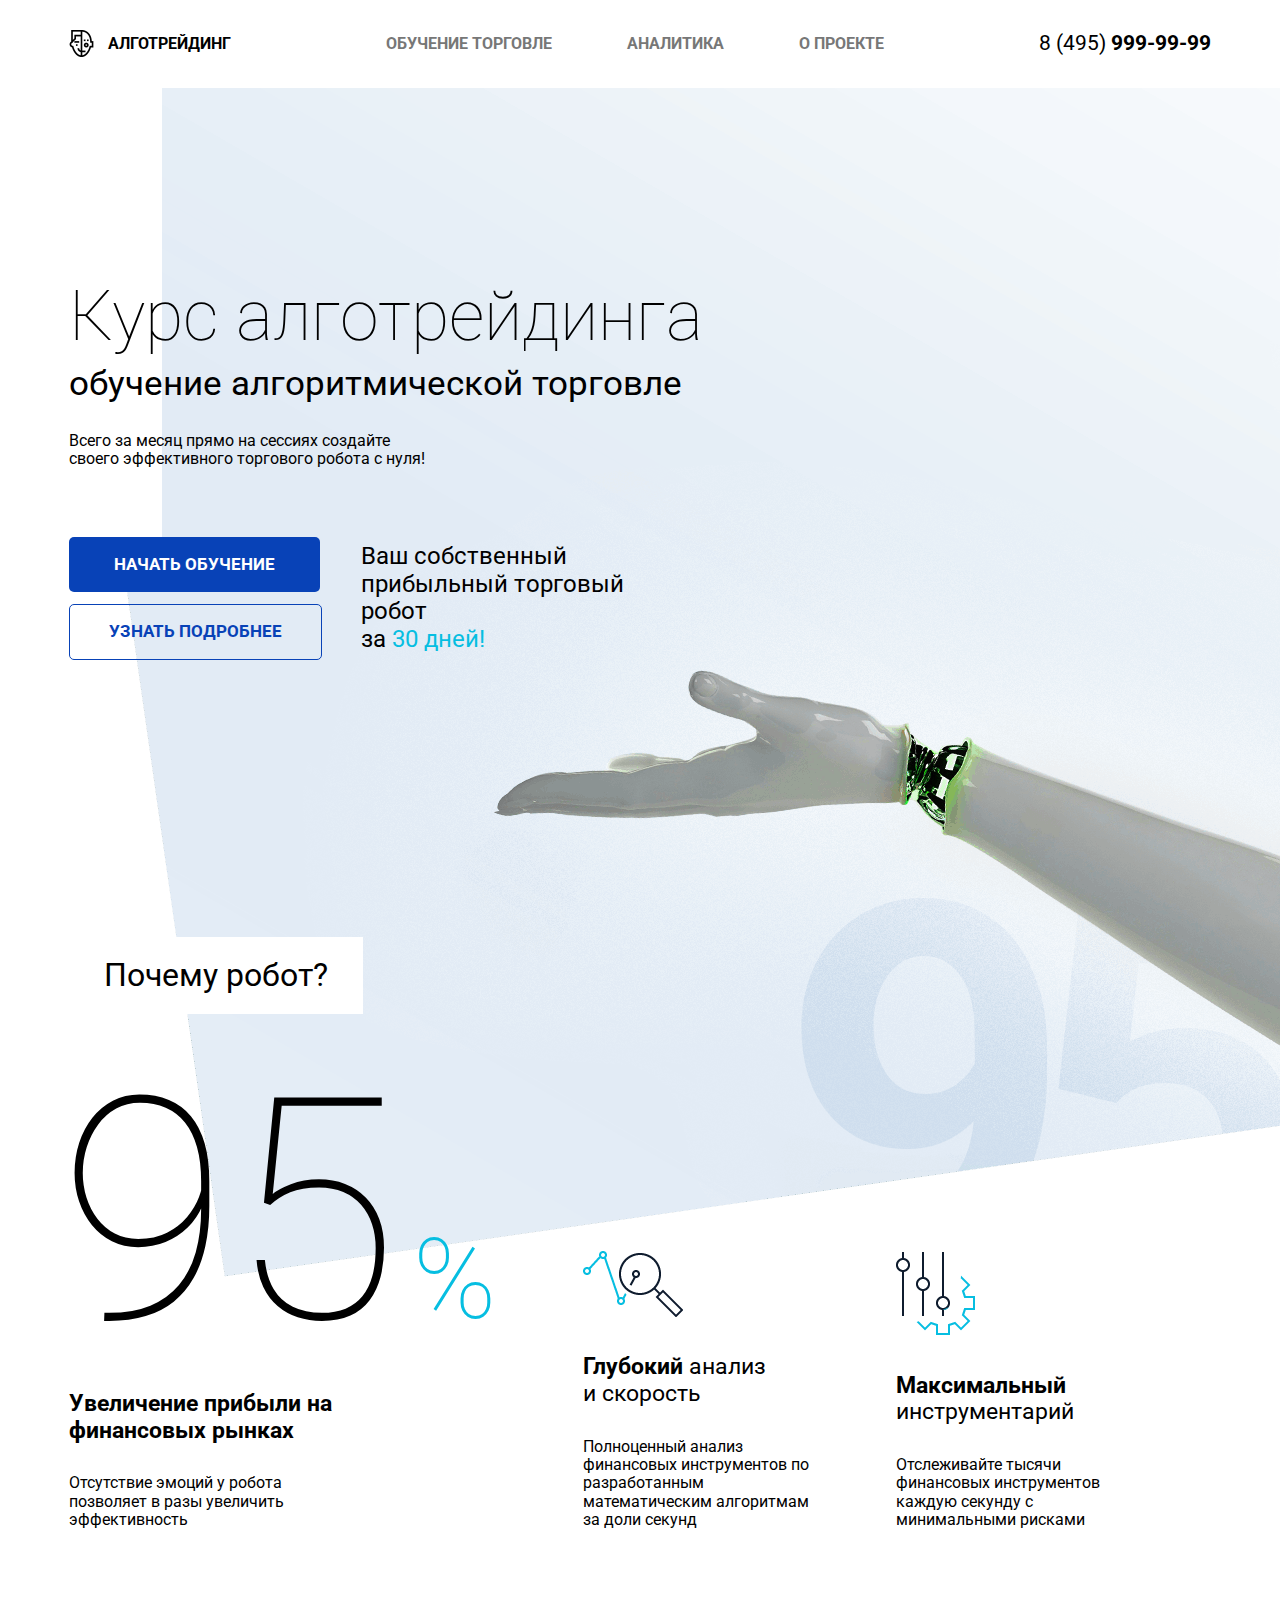
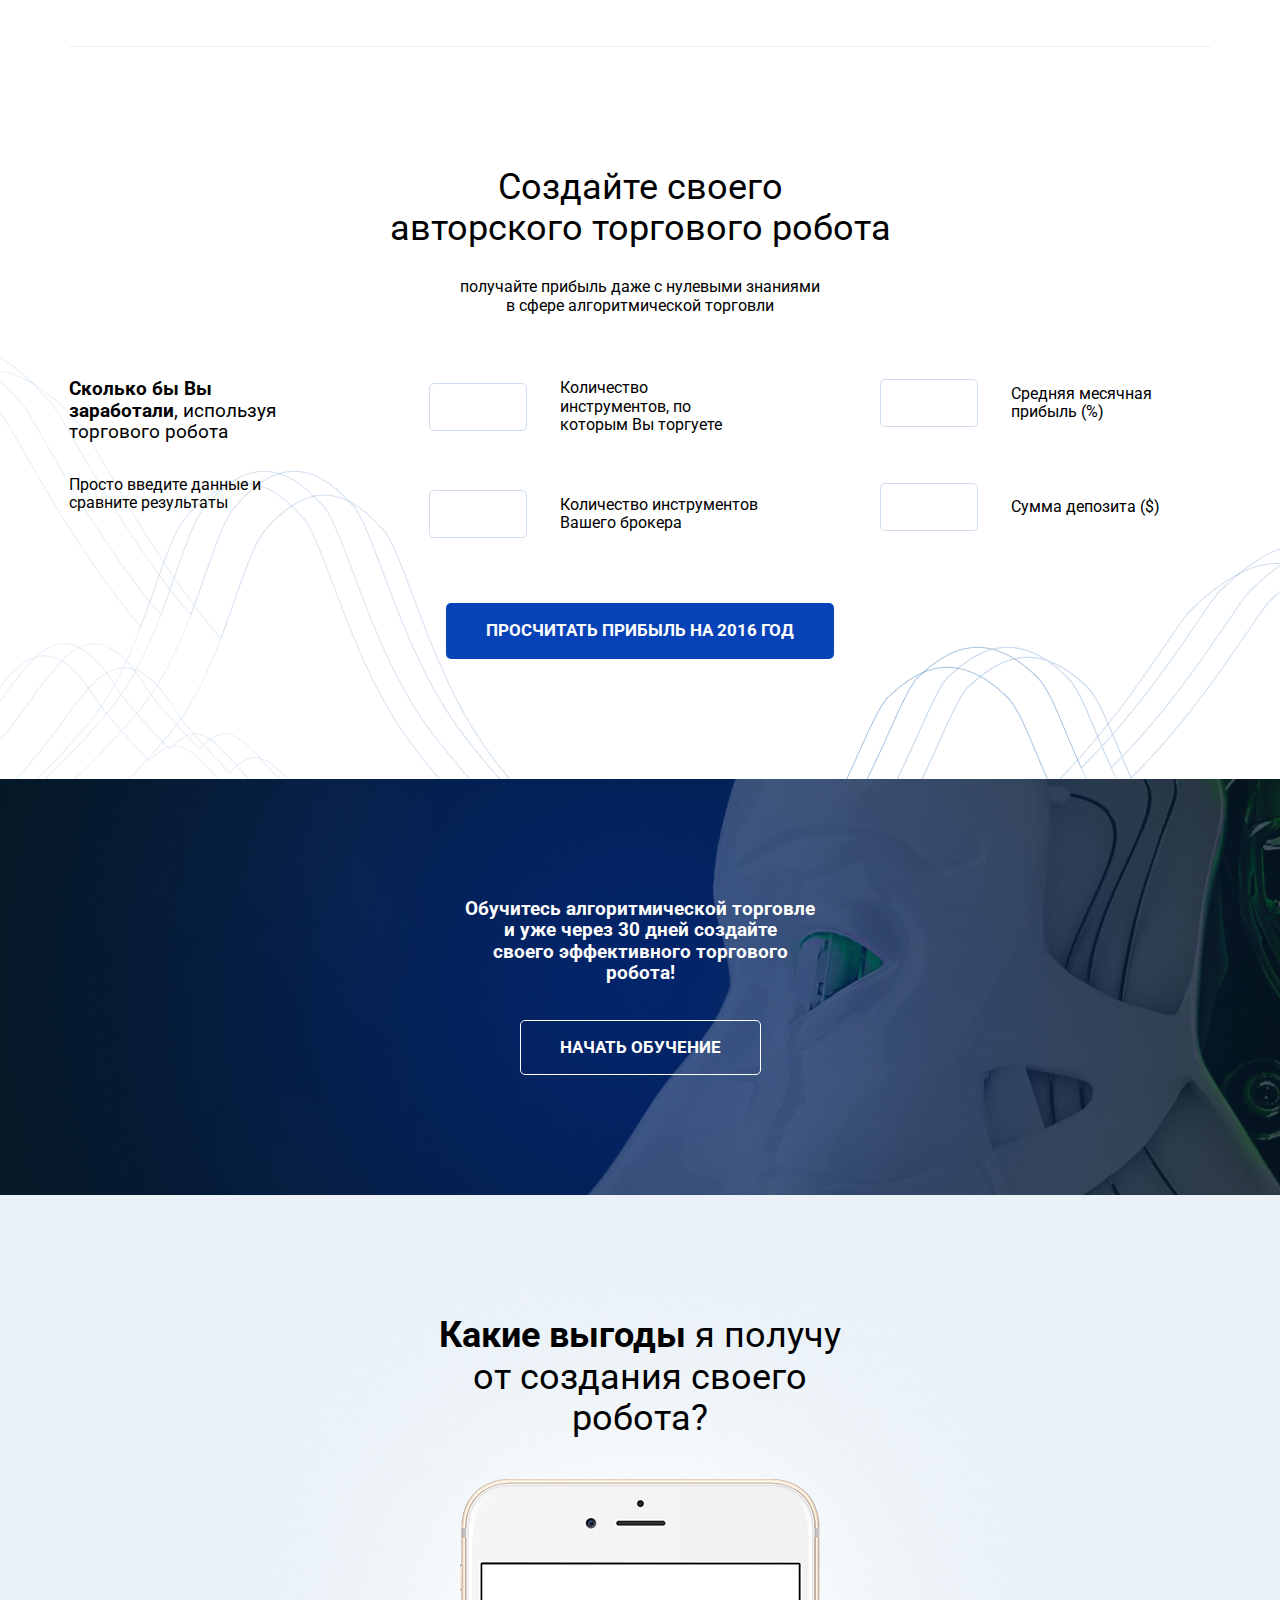
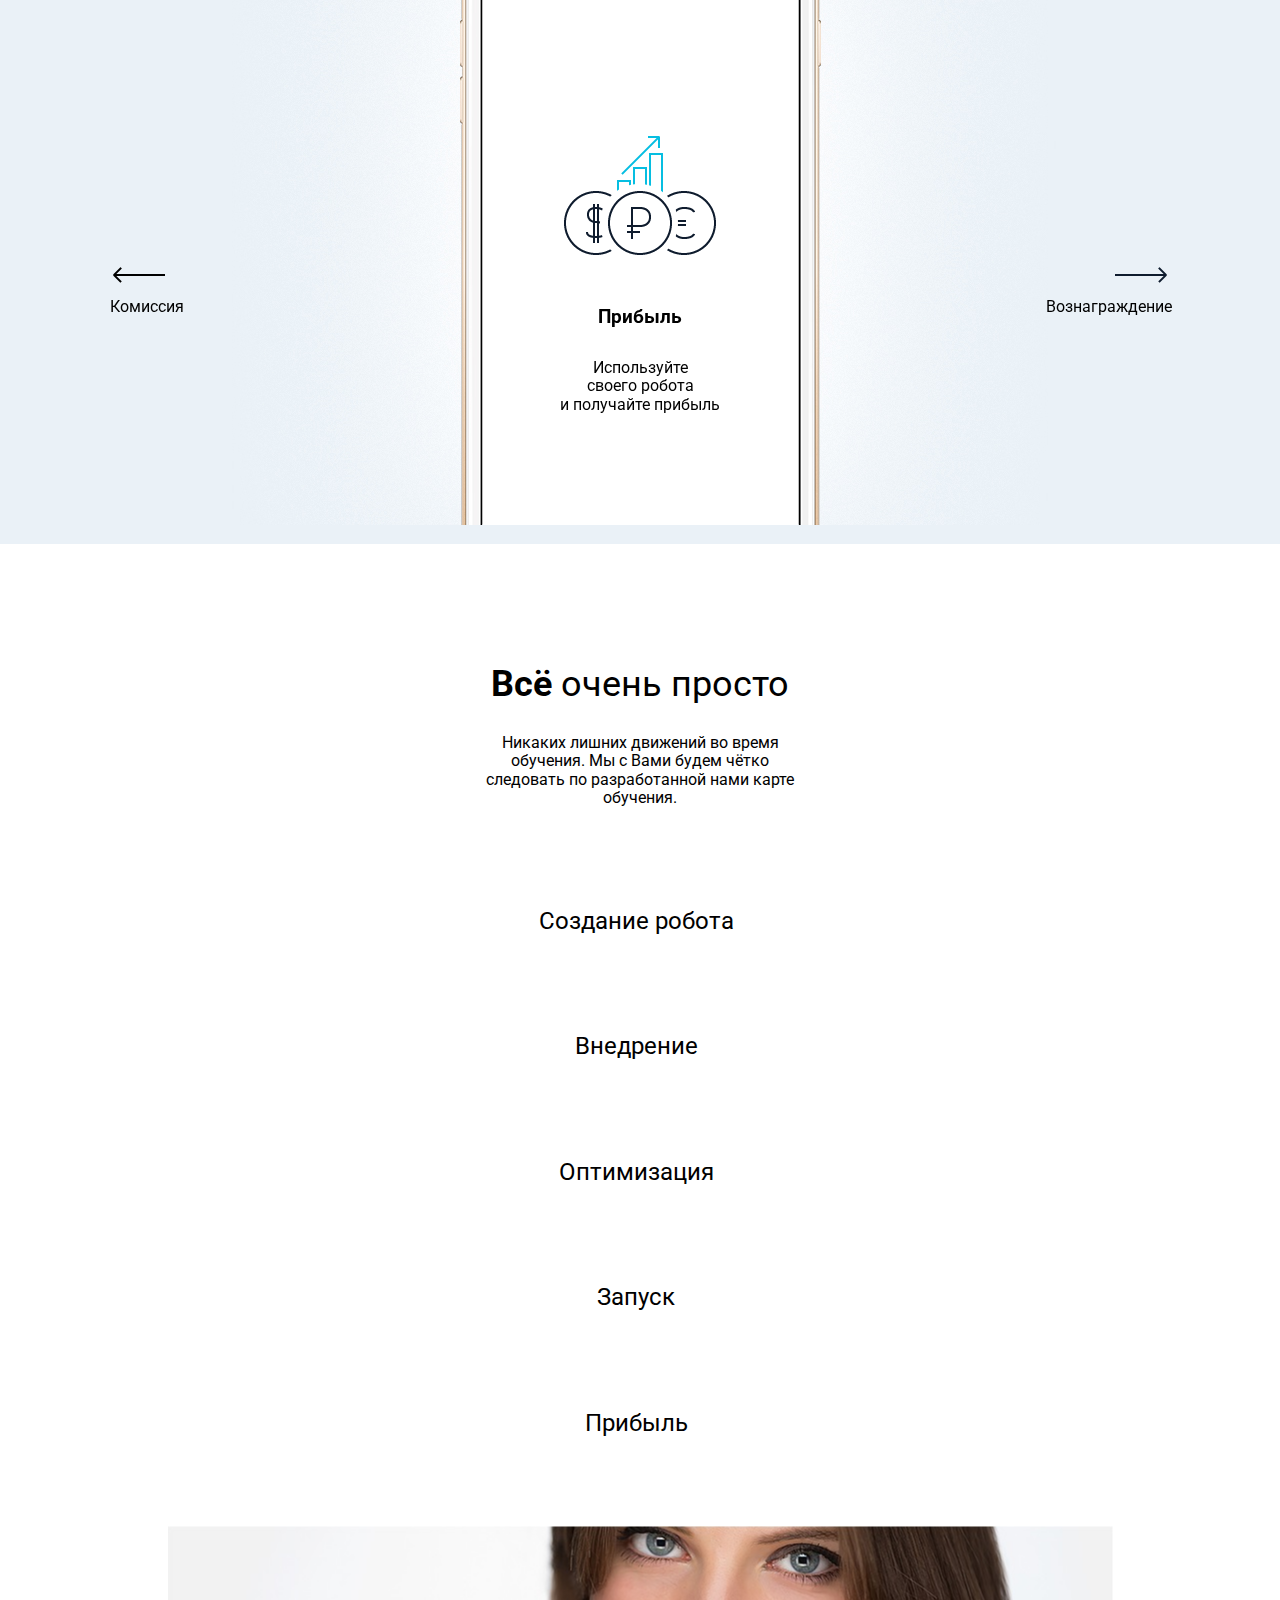
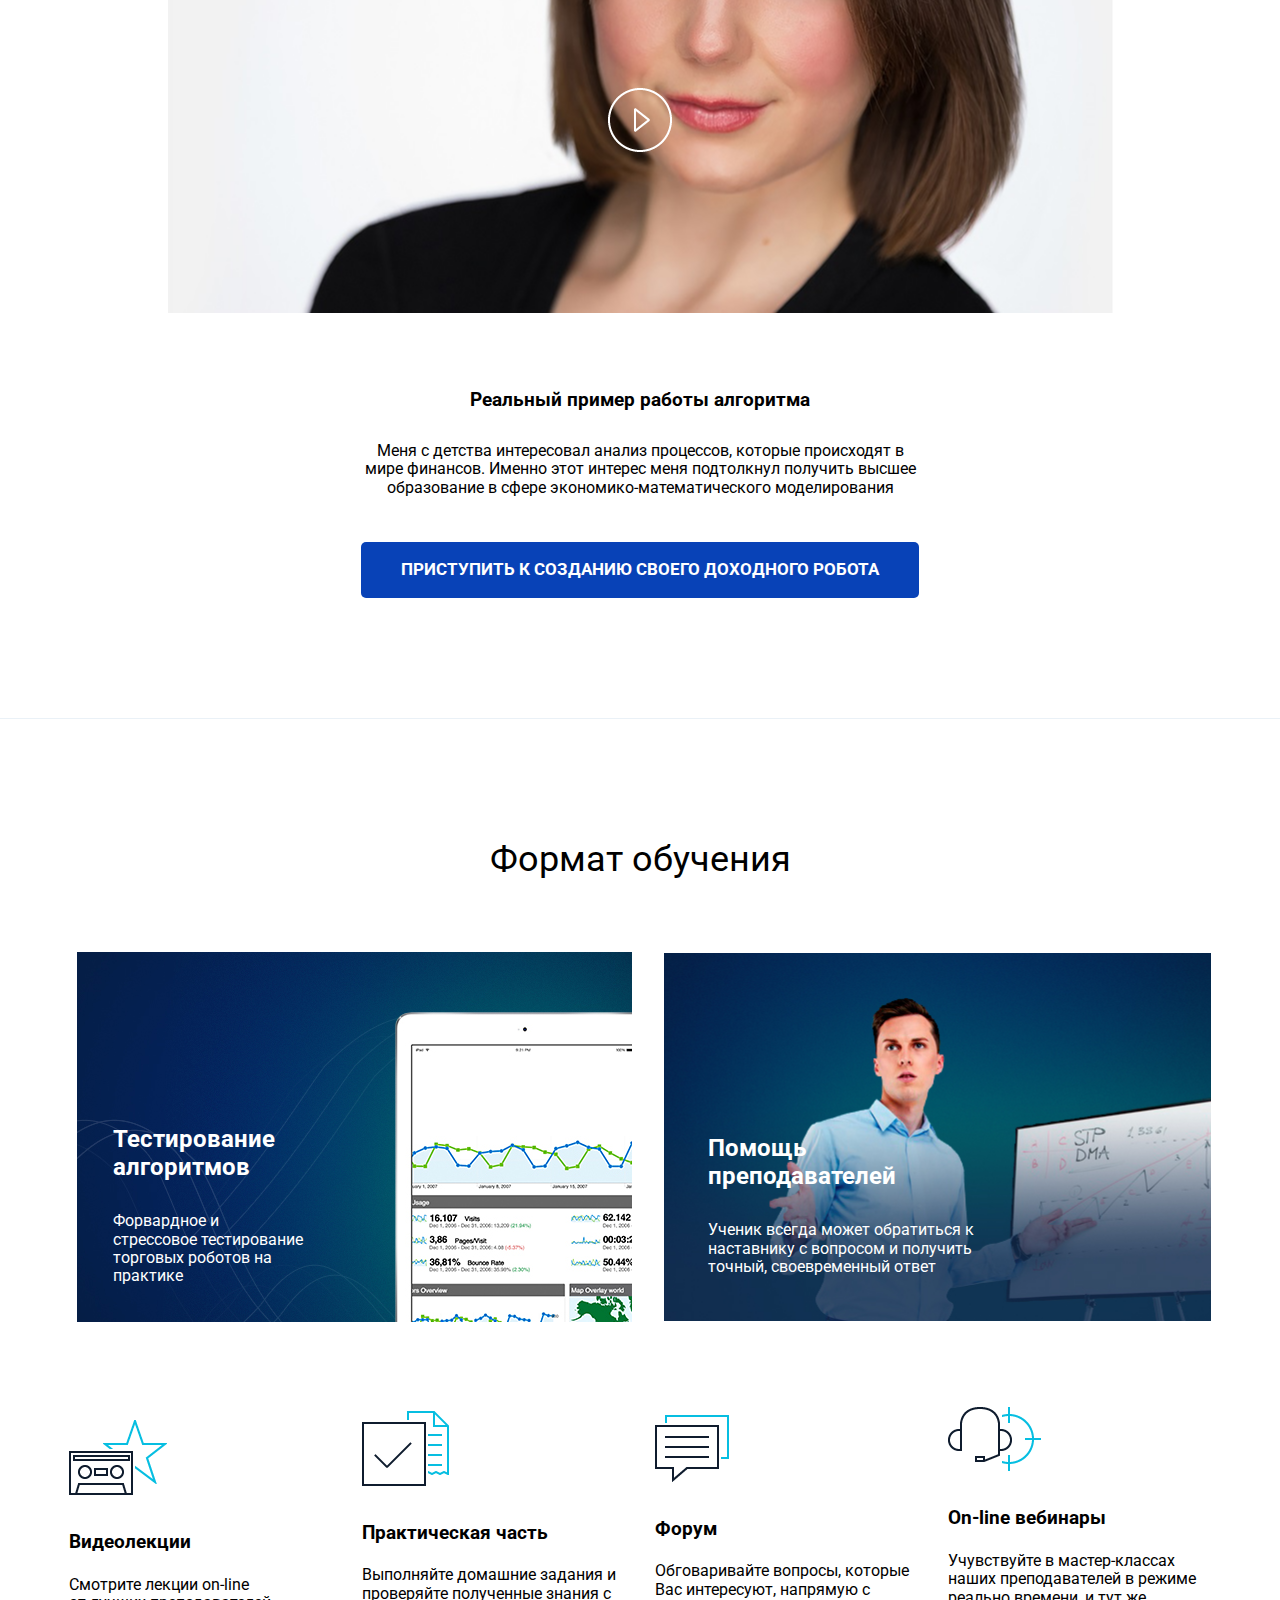
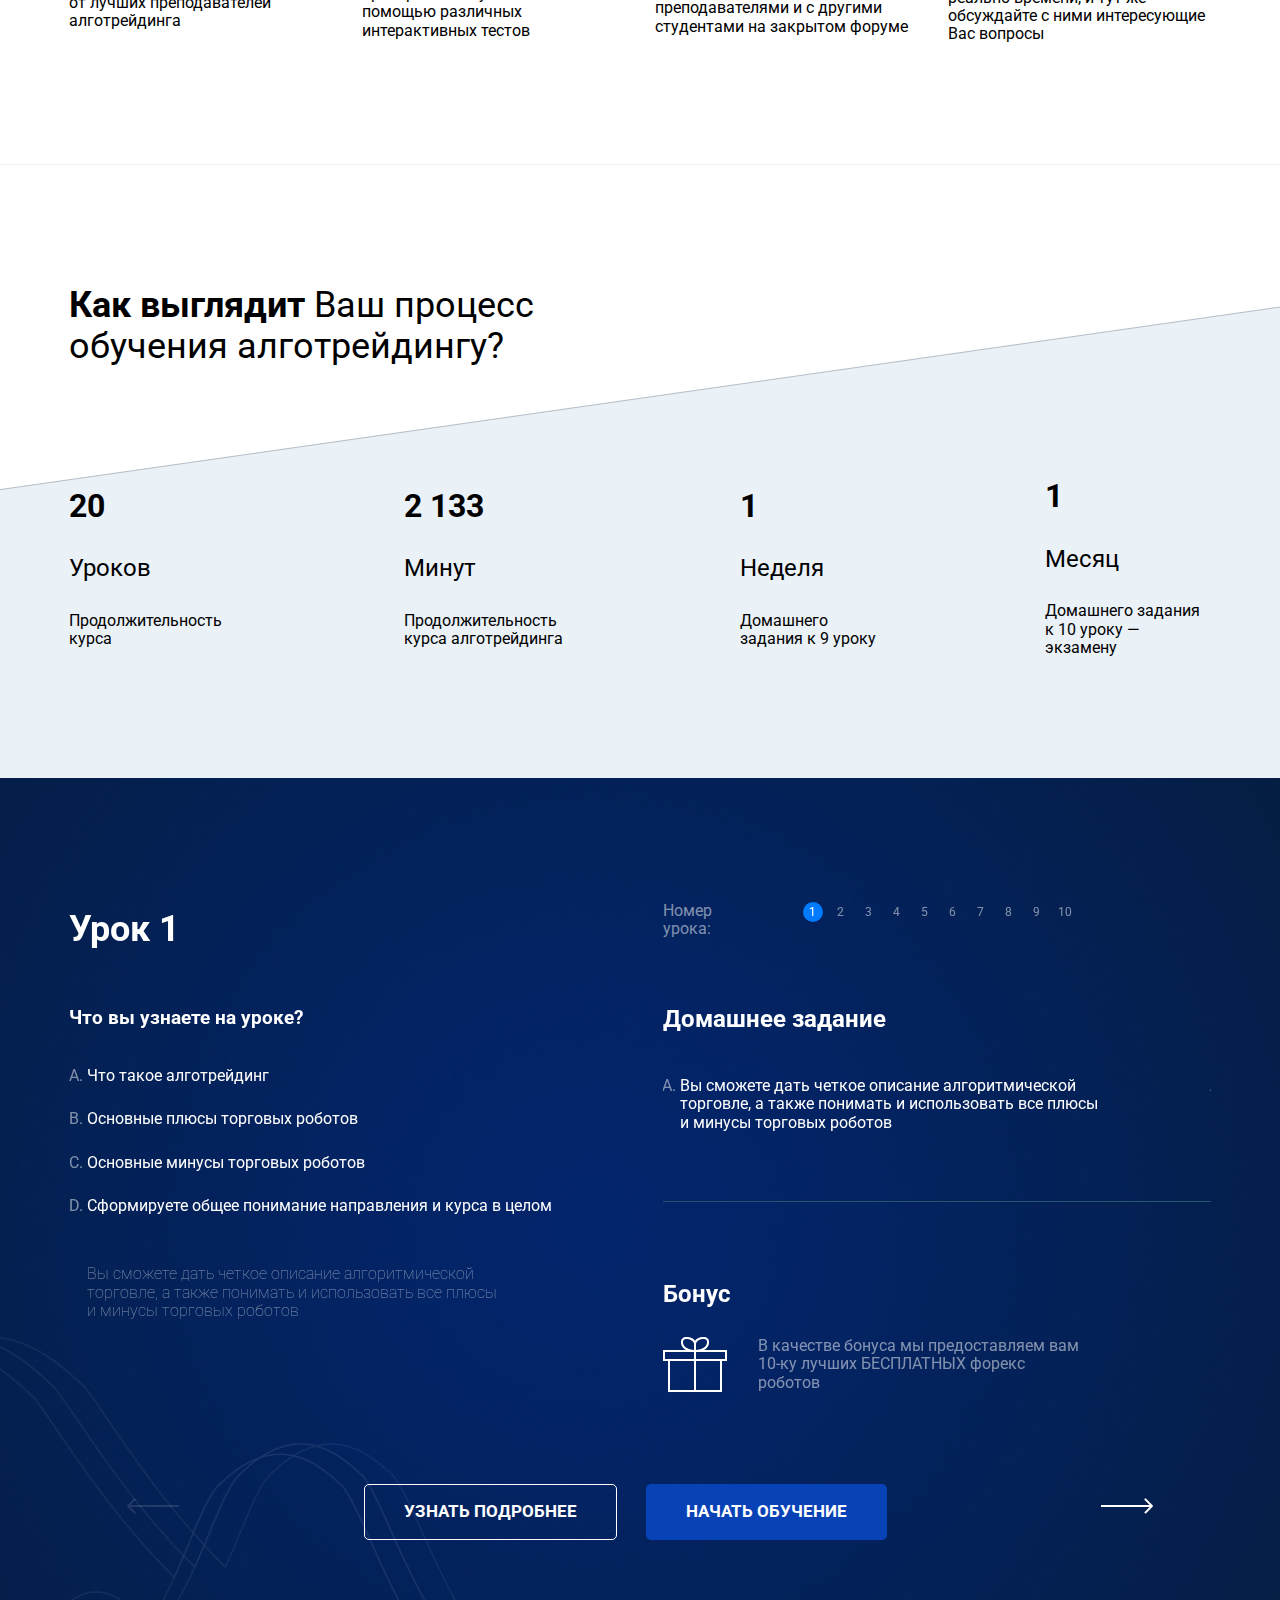
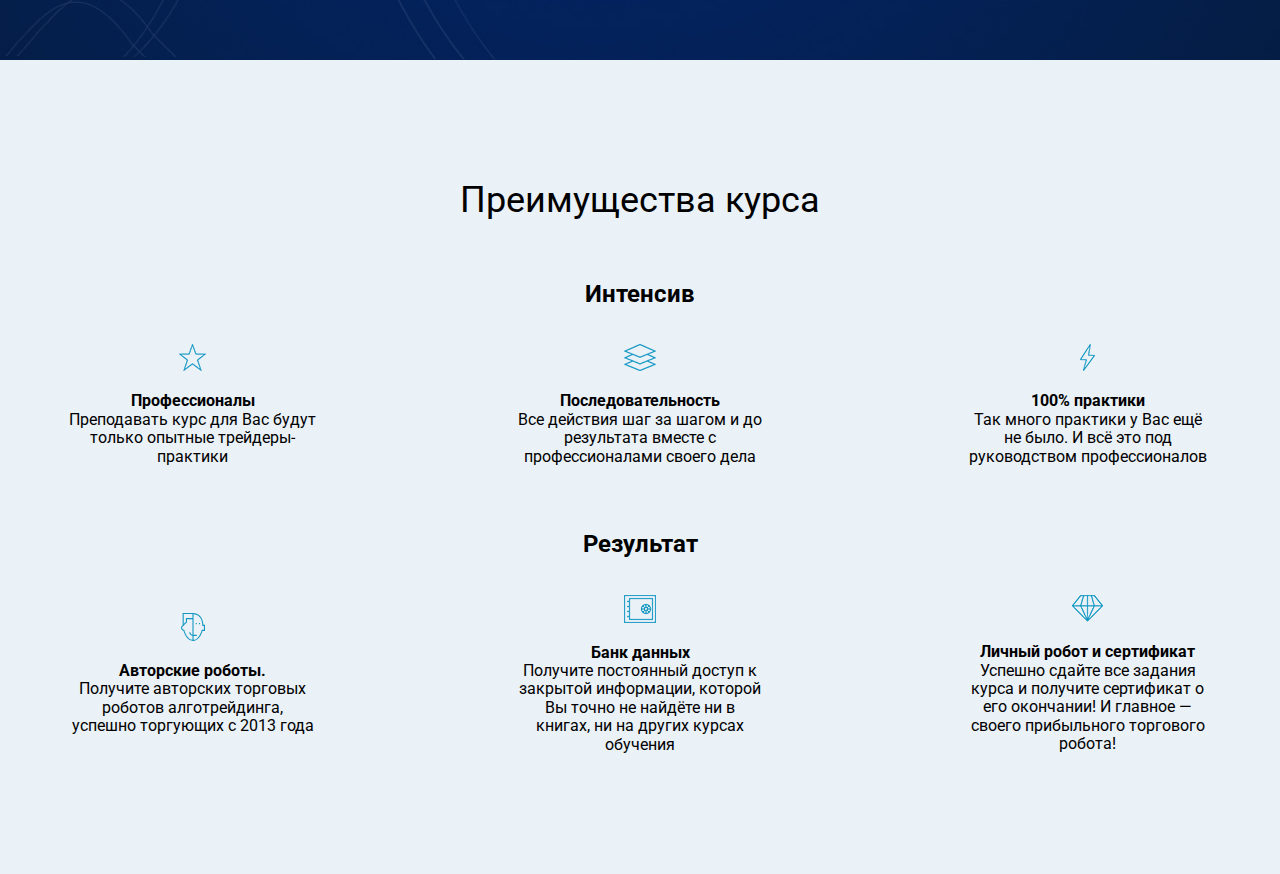
==== commit ce3b9840: "feat: add section with advantages" ====
--- a/index.html
+++ b/index.html
@@ -701,10 +701,50 @@
                 <!-- /.section-title -->
                 <h3 class="advantage-list__heading"></h3>
                 <div class="advantage-list">
-                    <div class="advantage-list__item">
-                        img.benefits
-                    </div>
-                    <!-- /.advantage-list__item -->                
+                    <p class="section-title__subtitle">Интенсив</p>
+                    <div class="advantage-list__container">
+                        <div class="advantage-list__item">
+                            <img src="./img/star.svg" alt="Звезда" class="advantage-list__img">
+                            <h3 class="advantage-list__title">Профессионалы</h3>
+                            <p class="advantage-list__text">Преподавать курс для Вас будут только опытные трейдеры-практики</p>
+                        </div>
+                        <!-- /.advantage-list__item -->
+                        <div class="advantage-list__item">
+                            <img src="./img/steps.svg" alt="Звезда" class="advantage-list__img">
+                            <h3 class="advantage-list__title">Последовательность</h3>
+                            <p class="advantage-list__text">Все действия шаг за шагом и до результата вместе с профессионалами своего дела</p>
+                        </div>
+                        <!-- /.advantage-list__item -->
+                        <div class="advantage-list__item">
+                            <img src="./img/thunder.svg" alt="Звезда" class="advantage-list__img">
+                            <h3 class="advantage-list__title">100% практики</h3>
+                            <p class="advantage-list__text">Так много практики у Вас ещё не было. И всё это под руководством профессионалов</p>
+                        </div>
+                        <!-- /.advantage-list__item -->
+                    </div>
+                    <!-- /.advamtage-list__container -->     
+                    <p class="section-title__subtitle">Результат</p>  
+                    <div class="advantage-list__container">
+                        <div class="advantage-list__item">
+                            <img src="./img/adrobot.svg" alt="Звезда" class="advantage-list__img">
+                            <h3 class="advantage-list__title">Авторские роботы.</h3>
+                            <p class="advantage-list__text">Получите авторских торговых роботов алготрейдинга, успешно торгующих с 2013 года</p>
+                        </div>
+                        <!-- /.advantage-list__item -->
+                        <div class="advantage-list__item">
+                            <img src="./img/bank.svg" alt="Звезда" class="advantage-list__img">
+                            <h3 class="advantage-list__title">Банк данных</h3>
+                            <p class="advantage-list__text">Получите постоянный доступ к закрытой информации, которой Вы точно не найдёте ни в книгах, ни на других курсах обучения</p>
+                        </div>
+                        <!-- /.advantage-list__item -->
+                        <div class="advantage-list__item">
+                            <img src="./img/diamond.svg" alt="Звезда" class="advantage-list__img">
+                            <h3 class="advantage-list__title">Личный робот и сертификат</h3>
+                            <p class="advantage-list__text">Успешно сдайте все задания курса и получите сертификат о его окончании! И главное — своего прибыльного торгового робота!</p>
+                        </div>
+                        <!-- /.advantage-list__item -->
+                    </div>
+                    <!-- /.advamtage-list__container -->                             
                 </div>
                 <!-- /.advantage-list -->
             </div>
--- a/css/style.css
+++ b/css/style.css
@@ -824,7 +824,7 @@
 
 .benefits {
   padding-bottom: 24.25rem;
-  background: url("../img/creation_swiper-bg.jpg") no-repeat center;
+  background: #eaf1f7 url("../img/creation_swiper-bg.jpg") no-repeat center;
 }
 
 .benefits .section-title__heading {
@@ -1241,4 +1241,65 @@
   background: url("../img/arrow-right--white.png") no-repeat center;
   margin-left: 11.9375rem;
 }
+
+.advantage {
+  background: #eaf1f7;
+}
+
+.advantage .section-title__heading {
+  margin-bottom: 3.75rem;
+}
+
+.advantage .section-title__subtitle {
+  text-align: center;
+  font-weight: bold;
+  margin-bottom: 2.25rem;
+  font-size: 1.5rem;
+}
+
+.advantage-list__container {
+  display: -webkit-box;
+  display: -ms-flexbox;
+  display: flex;
+  -webkit-box-align: center;
+      -ms-flex-align: center;
+          align-items: center;
+  -webkit-box-pack: justify;
+      -ms-flex-pack: justify;
+          justify-content: space-between;
+  margin-bottom: 4.0625rem;
+}
+
+.advantage-list__container:last-of-type {
+  margin-bottom: 0;
+}
+
+.advantage-list__item {
+  display: -webkit-box;
+  display: -ms-flexbox;
+  display: flex;
+  -webkit-box-orient: vertical;
+  -webkit-box-direction: normal;
+      -ms-flex-direction: column;
+          flex-direction: column;
+  -webkit-box-pack: center;
+      -ms-flex-pack: center;
+          justify-content: center;
+  -webkit-box-align: center;
+      -ms-flex-align: center;
+          align-items: center;
+}
+
+.advantage-list__img {
+  margin-bottom: 1.3125rem;
+}
+
+.advantage-list__title {
+  font-size: 1rem;
+}
+
+.advantage-list__text {
+  text-align: center;
+  max-width: 15.4375rem;
+}
 /*# sourceMappingURL=style.css.map */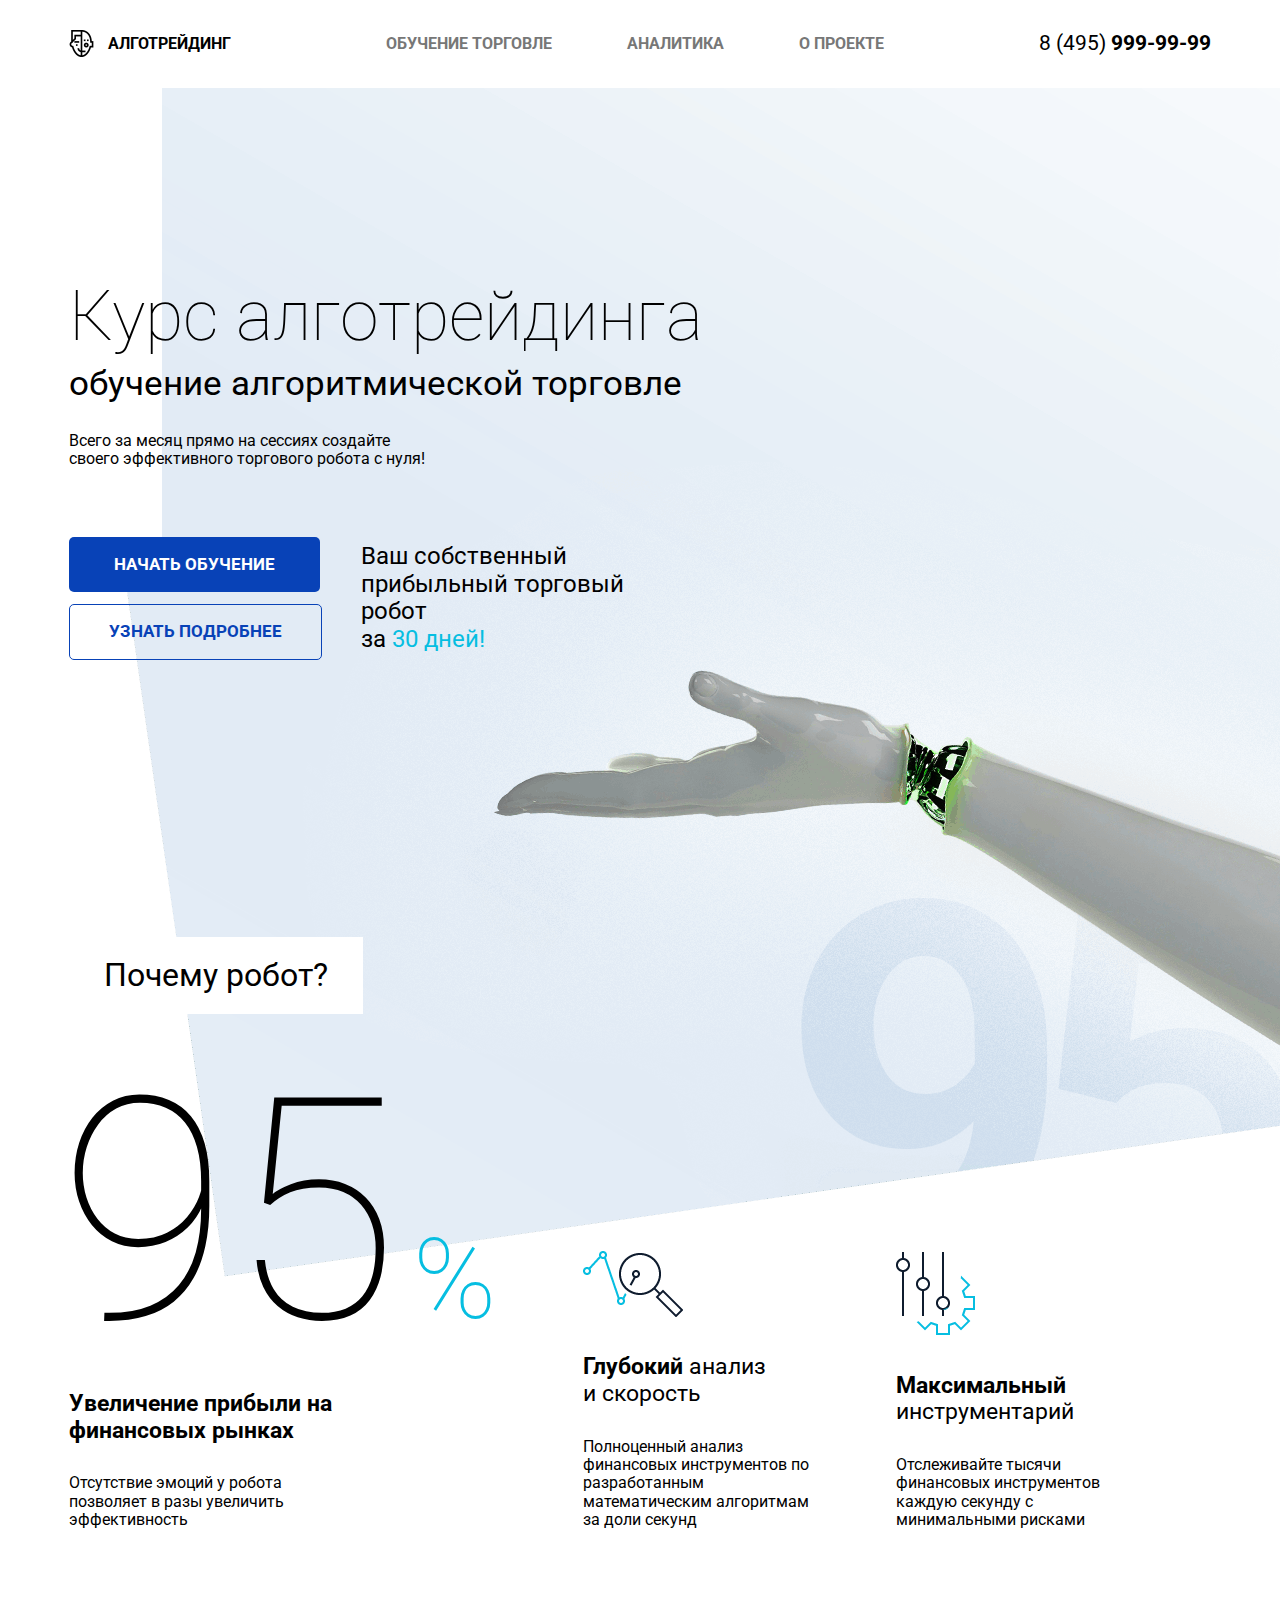
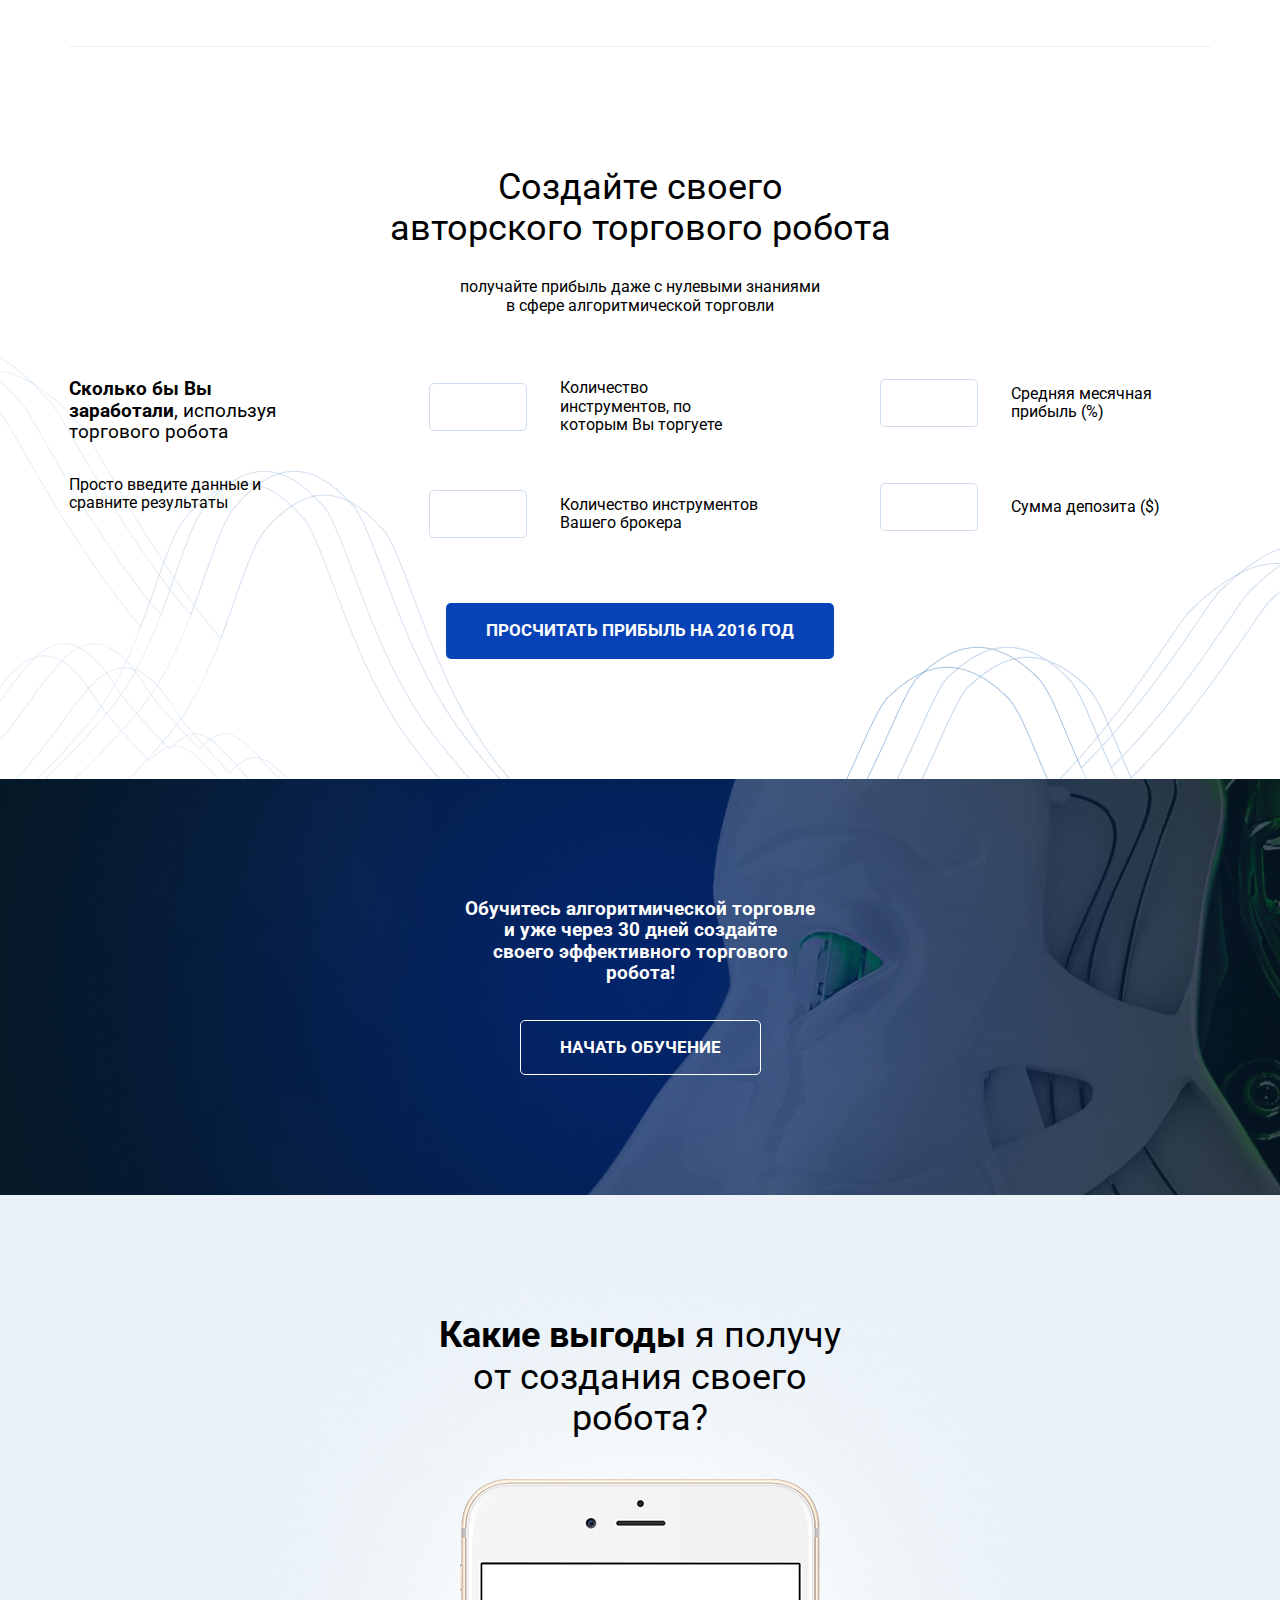
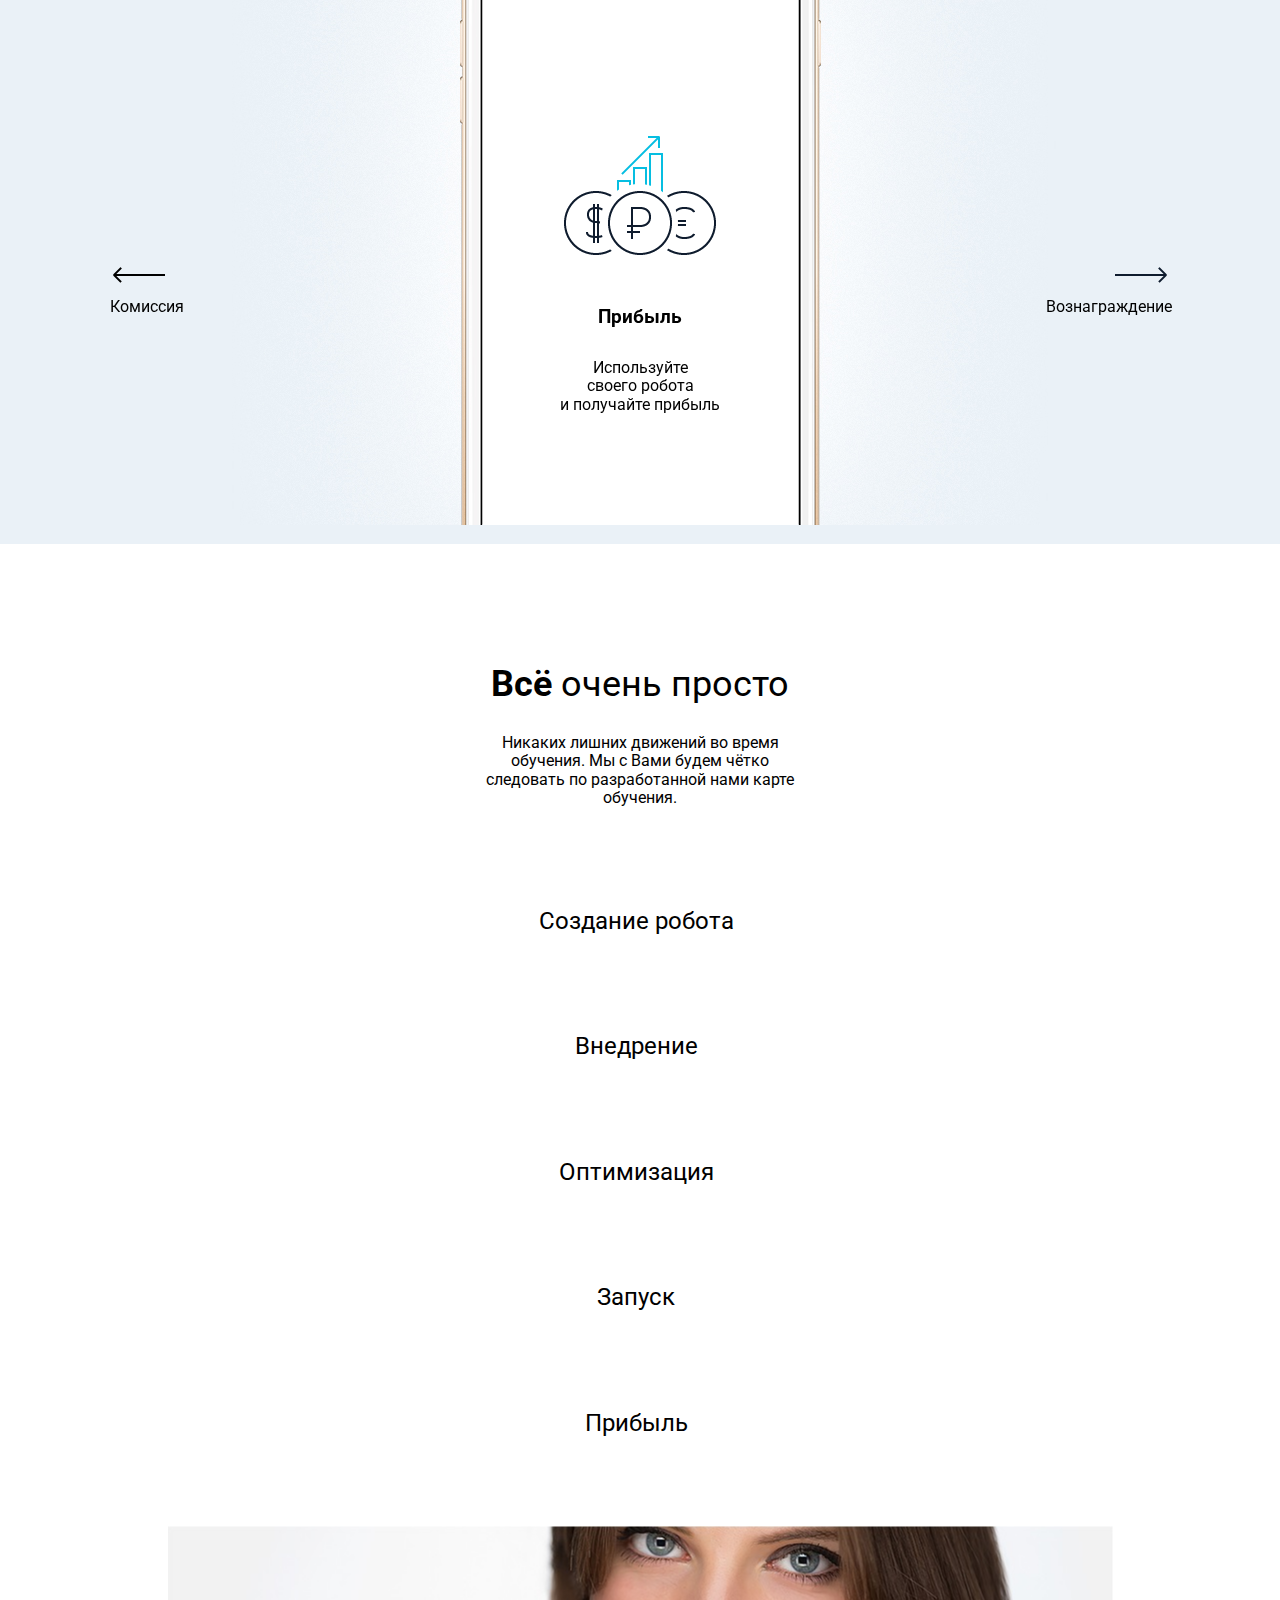
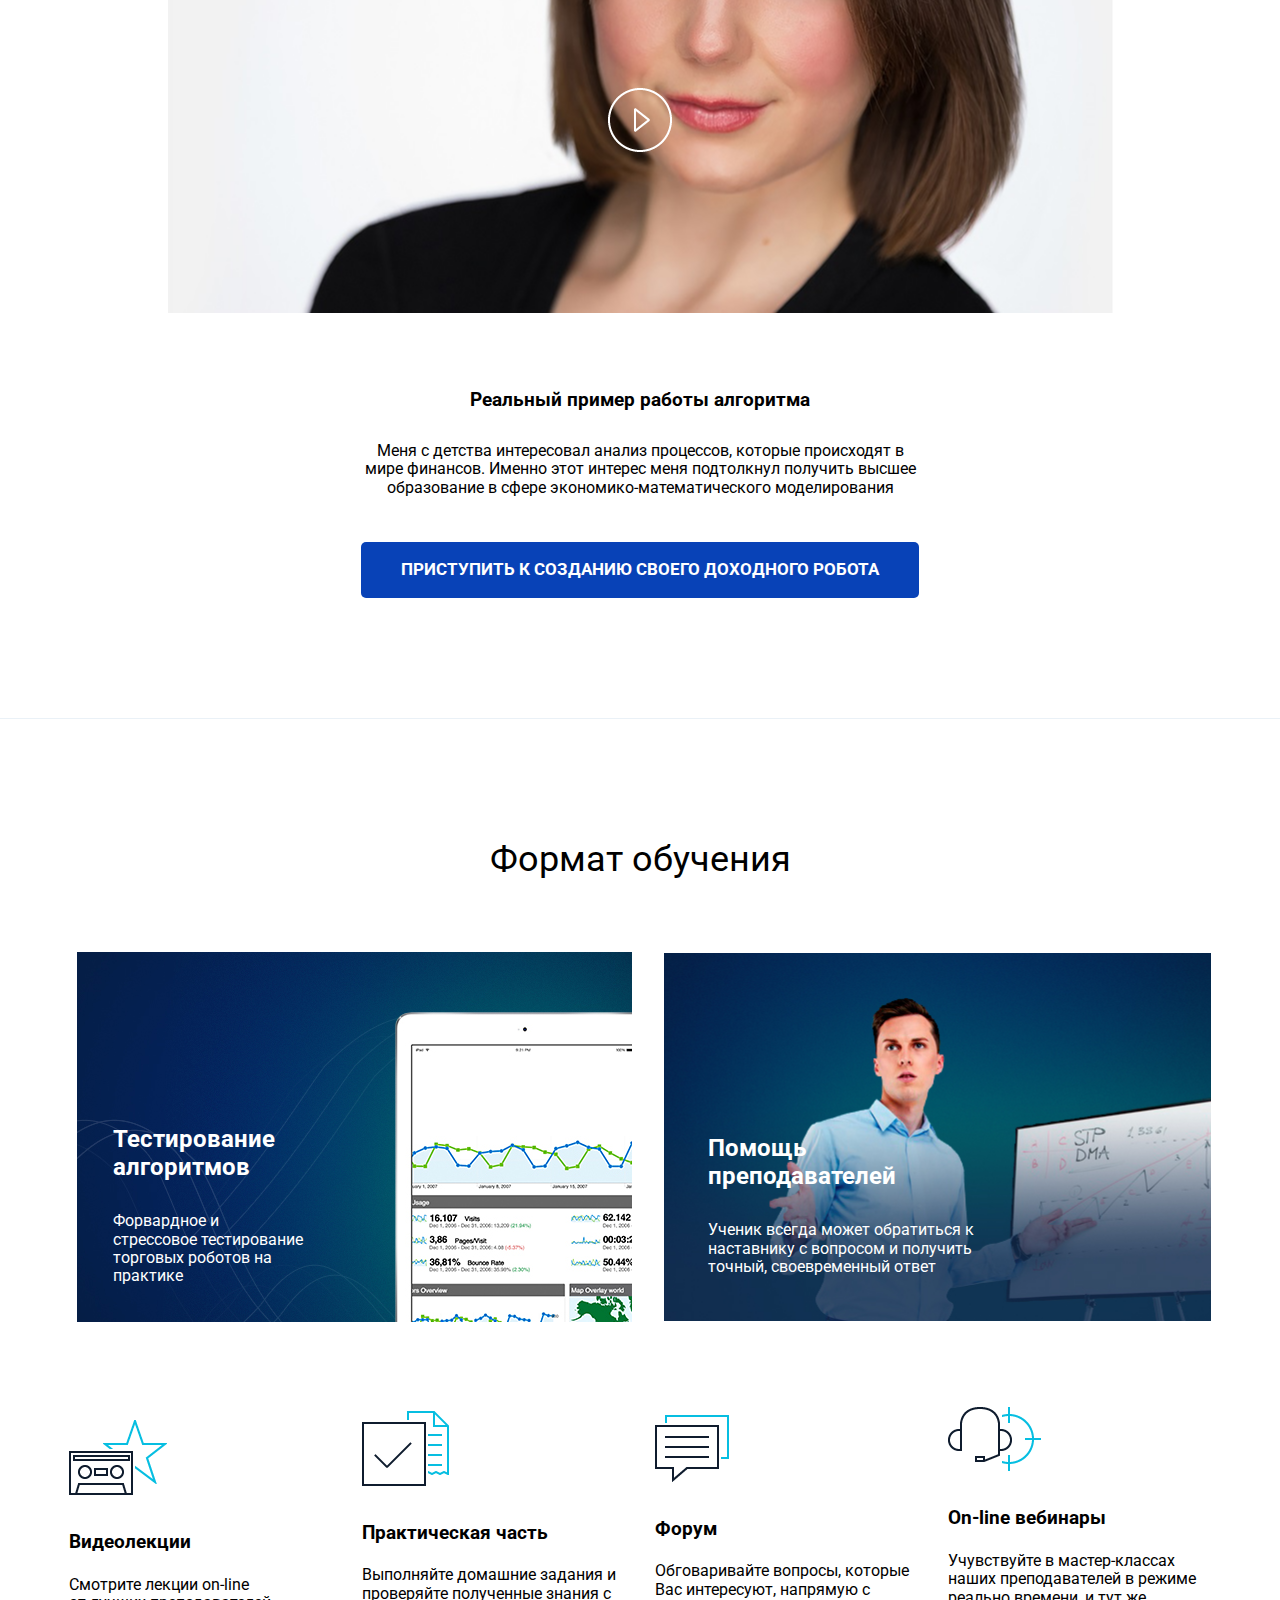
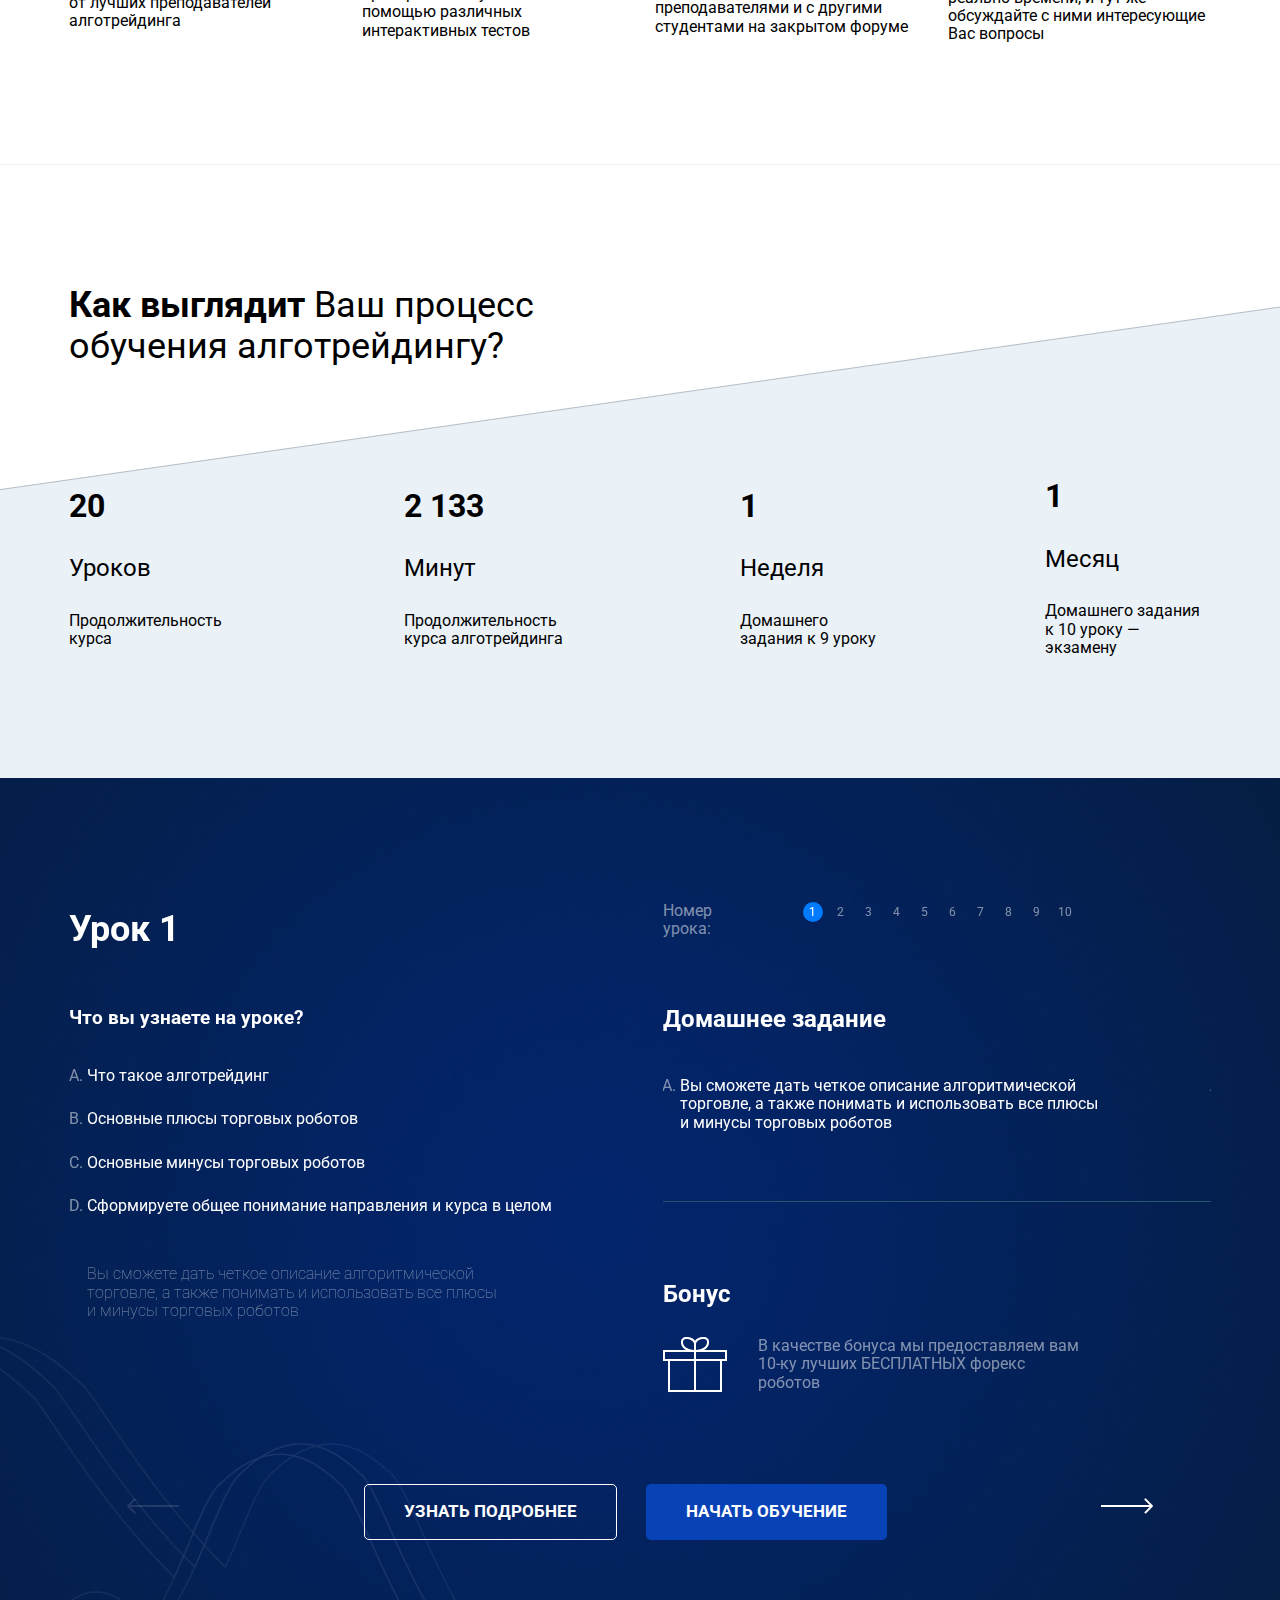
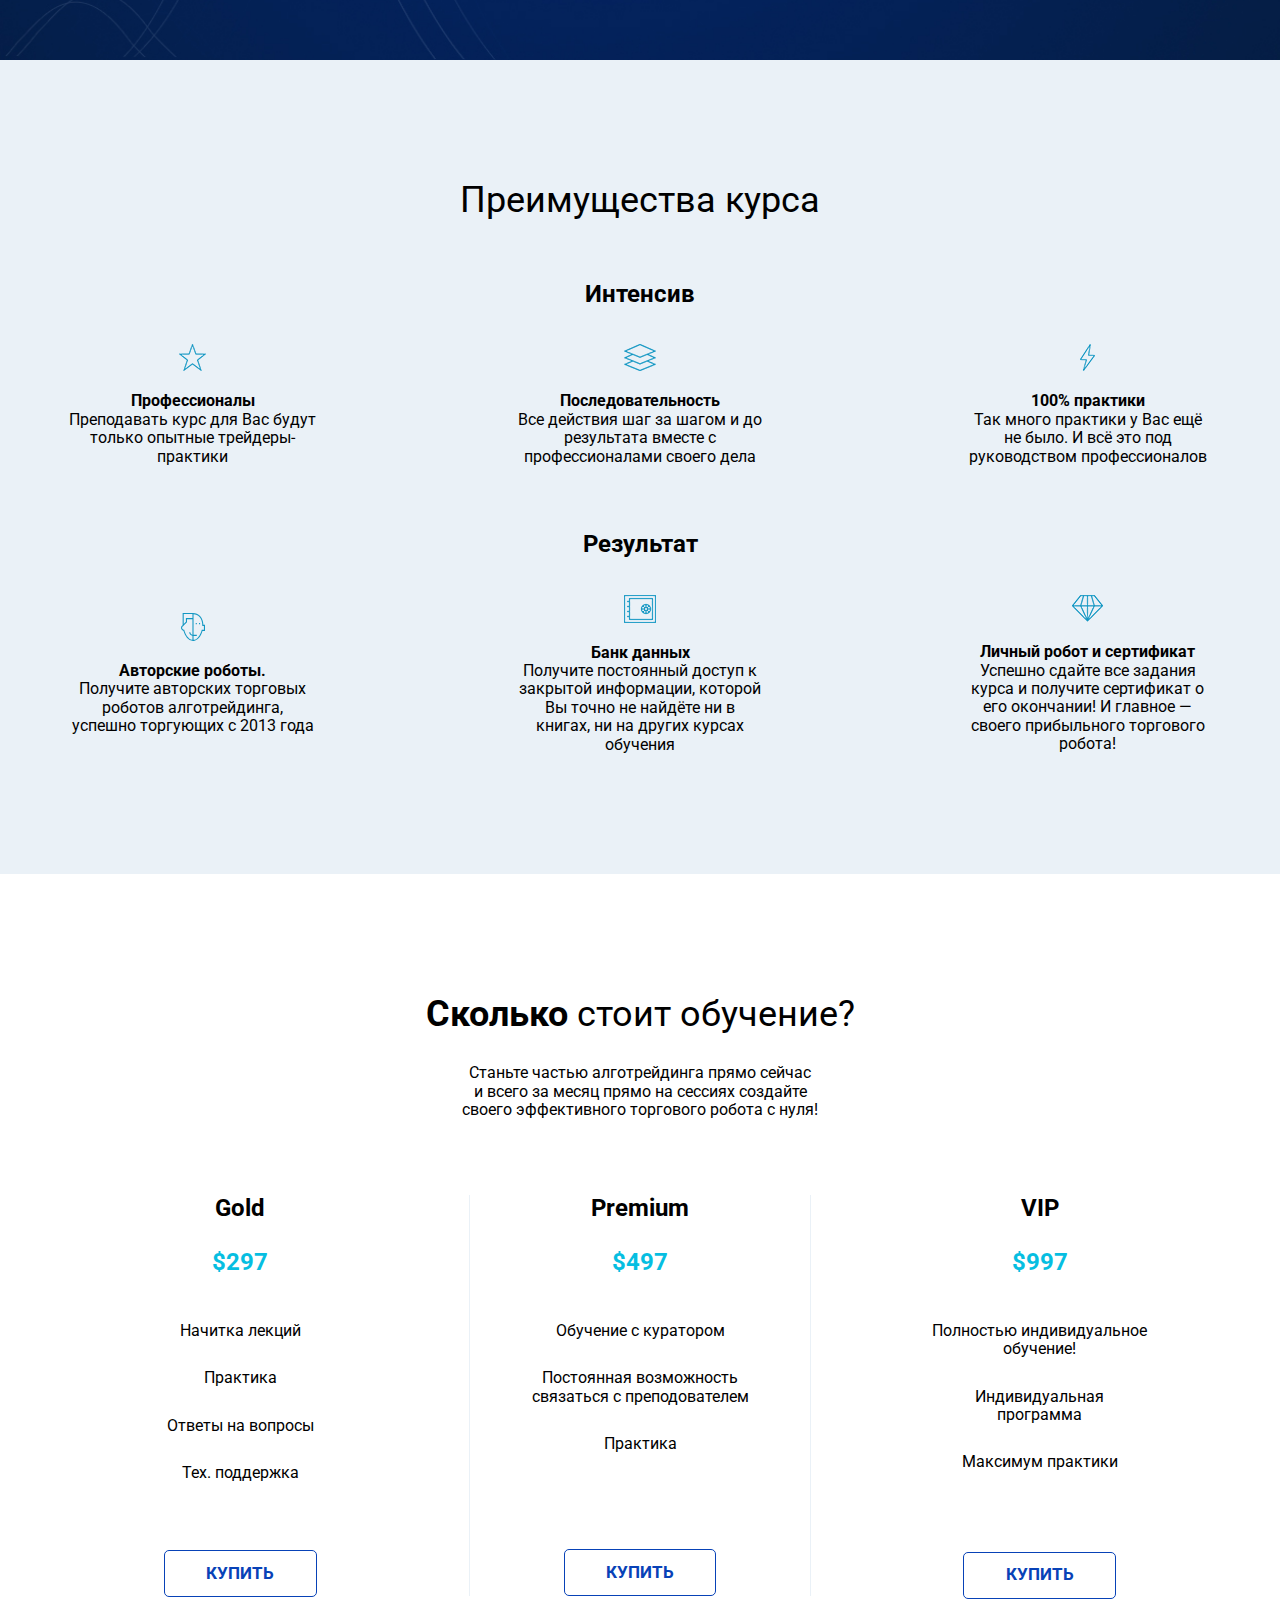
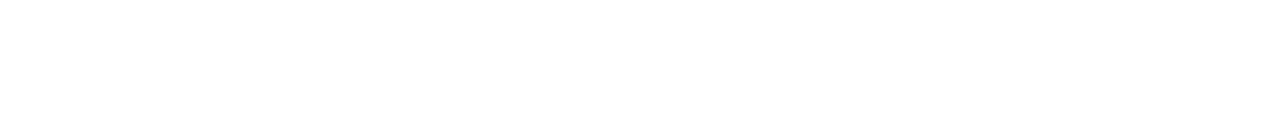
==== commit 00f59b6d: "feat: add section-prices" ====
--- a/index.html
+++ b/index.html
@@ -751,6 +751,66 @@
             <!-- /.container -->
         </section>
         <!-- /.section advantage -->
+        <section class="section prices">
+            <div class="container">
+                <div class="section-title">
+                    <h2 class="section-title__heading"><strong>Сколько</strong>  стоит обучение?</h2>
+                    <p class="section-title__subtitle">Станьте частью алготрейдинга прямо сейчас <br> и всего за месяц прямо на сессиях создайте своего эффективного торгового робота с нуля!</p>
+                </div>
+                <!-- /.section-title -->
+                <div class="row">
+                    <div class="col-30">
+                        <div class="prices-list__item">
+                            <h3 class="prices-list__title">Gold</h3>
+                            <span class="prices-list__price">$297</span>
+                            <ul class="prices-text">
+                                <li class="prices-text__item">Начитка лекций</li>
+                                <li class="prices-text__item">Практика</li>
+                                <li class="prices-text__item">Ответы на вопросы</li>
+                                <li class="prices-text__item">Тех. поддержка</li>
+                            </ul>
+                            <!-- /.prices-list__text -->
+                            <button class="prices-list__button">Купить</button>
+                        </div>
+                        <!-- /.prices-list__item -->
+                    </div>
+                    <!-- /.col-30 -->
+                    <div class="col-30">
+                        <div class="prices-list__item">
+                            <h3 class="prices-list__title">Premium</h3>
+                            <span class="prices-list__price">$497</span>
+                            <ul class="prices-text">
+                                <li class="prices-text__item">Обучение с куратором</li>
+                                <li class="prices-text__item">Постоянная возможность связаться с преподователем</li>
+                                <li class="prices-text__item">Практика</li>
+                            </ul>
+                            <!-- /.prices-list__text -->
+                            <button class="prices-list__button">Купить</button>
+                        </div>
+                        <!-- /.prices-list__item -->
+                    </div>
+                    <!-- /.col-30 -->
+                    <div class="col-30">
+                        <div class="prices-list__item">
+                            <h3 class="prices-list__title">VIP</h3>
+                            <span class="prices-list__price">$997</span>
+                            <ul class="prices-text">
+                                <li class="prices-text__item">Полностью индивидуальное обучение!</li>
+                                <li class="prices-text__item">Индивидуальная <br> программа </li>
+                                <li class="prices-text__item">Максимум практики</li>
+                            </ul>
+                            <!-- /.prices-list__text -->
+                            <button class="prices-list__button">Купить</button>
+                        </div>
+                        <!-- /.prices-list__item -->
+                    </div>
+                    <!-- /.col-30 -->
+                </div>
+                <!-- /.row -->
+            </div>
+            <!-- /.container -->
+        </section>
+        <!-- /.section prices -->
     </main>
     <script src="https://code.jquery.com/jquery-3.6.0.min.js"></script>
     <script src="https://unpkg.com/swiper@8/swiper-bundle.min.js"></script>
--- a/css/style.css
+++ b/css/style.css
@@ -369,6 +369,11 @@
       -ms-flex-pack: justify;
           justify-content: space-between;
   width: 100%;
+}
+
+.col-30 {
+  -ms-flex-preferred-size: 30%;
+      flex-basis: 30%;
 }
 
 .col-50 {
@@ -1302,4 +1307,106 @@
   text-align: center;
   max-width: 15.4375rem;
 }
+
+.prices .section-title {
+  margin-bottom: 4.6875rem;
+}
+
+.prices .section-title__heading {
+  margin-bottom: 1.8125rem;
+}
+
+.prices .section-title__subtitle {
+  max-width: 22.75rem;
+}
+
+.prices .row {
+  -webkit-box-align: start;
+      -ms-flex-align: start;
+          align-items: start;
+}
+
+.prices .col-30:nth-of-type(2) .prices-text {
+  margin-bottom: 6rem;
+}
+
+.prices .col-30:nth-of-type(2) .prices-list__item {
+  border: 1px solid #eaf1f7;
+  border-top: none;
+  border-bottom: none;
+}
+
+.prices .col-30:nth-of-type(3) .prices-text {
+  margin-bottom: 5rem;
+}
+
+.prices-list {
+  display: -webkit-box;
+  display: -ms-flexbox;
+  display: flex;
+  -webkit-box-pack: justify;
+      -ms-flex-pack: justify;
+          justify-content: space-between;
+  -webkit-box-align: center;
+      -ms-flex-align: center;
+          align-items: center;
+}
+
+.prices-list__item {
+  display: -webkit-box;
+  display: -ms-flexbox;
+  display: flex;
+  -webkit-box-orient: vertical;
+  -webkit-box-direction: normal;
+      -ms-flex-direction: column;
+          flex-direction: column;
+  -webkit-box-pack: start;
+      -ms-flex-pack: start;
+          justify-content: flex-start;
+  -ms-flex-line-pack: justify;
+      align-content: space-between;
+  -webkit-box-align: center;
+      -ms-flex-align: center;
+          align-items: center;
+  text-align: center;
+  min-height: 23.5625rem;
+}
+
+.prices-list__title {
+  font-size: 1.5rem;
+  margin-bottom: 1.6875rem;
+}
+
+.prices-list__price {
+  font-weight: bold;
+  font-size: 1.5rem;
+  color: #06BEE1;
+  margin-bottom: 2.8125rem;
+}
+
+.prices-list__button {
+  background: transparent;
+  font-size: 1.0625rem;
+  font-weight: bold;
+  text-transform: uppercase;
+  color: #0842b7;
+  padding: 0.8rem 2.5875rem;
+  border: 1px solid #0842b7;
+  border-radius: 5px;
+}
+
+.prices-text {
+  margin-bottom: 4.25rem;
+  list-style-type: none;
+  padding: 0;
+}
+
+.prices-text__item {
+  margin-bottom: 1.8125rem;
+  max-width: 14.375rem;
+}
+
+.prices-text__item:last-of-type {
+  margin-bottom: 0;
+}
 /*# sourceMappingURL=style.css.map */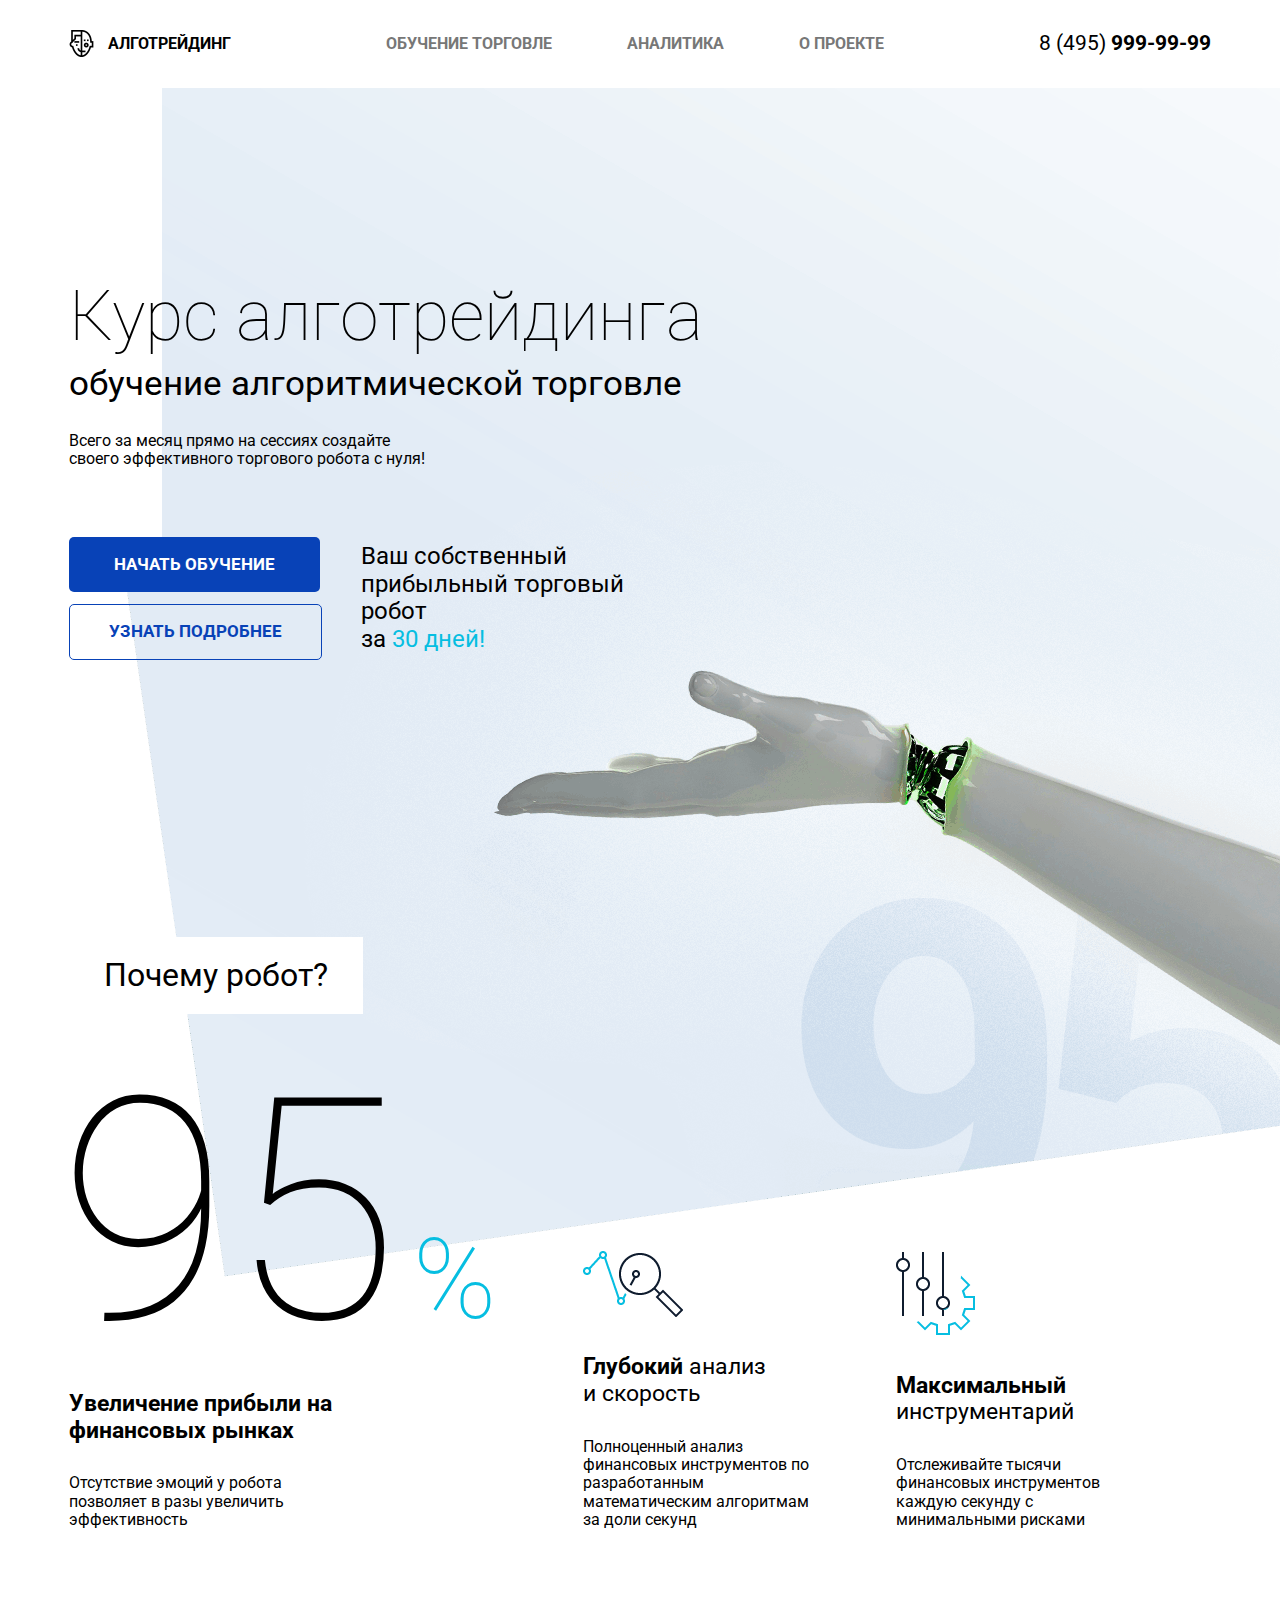
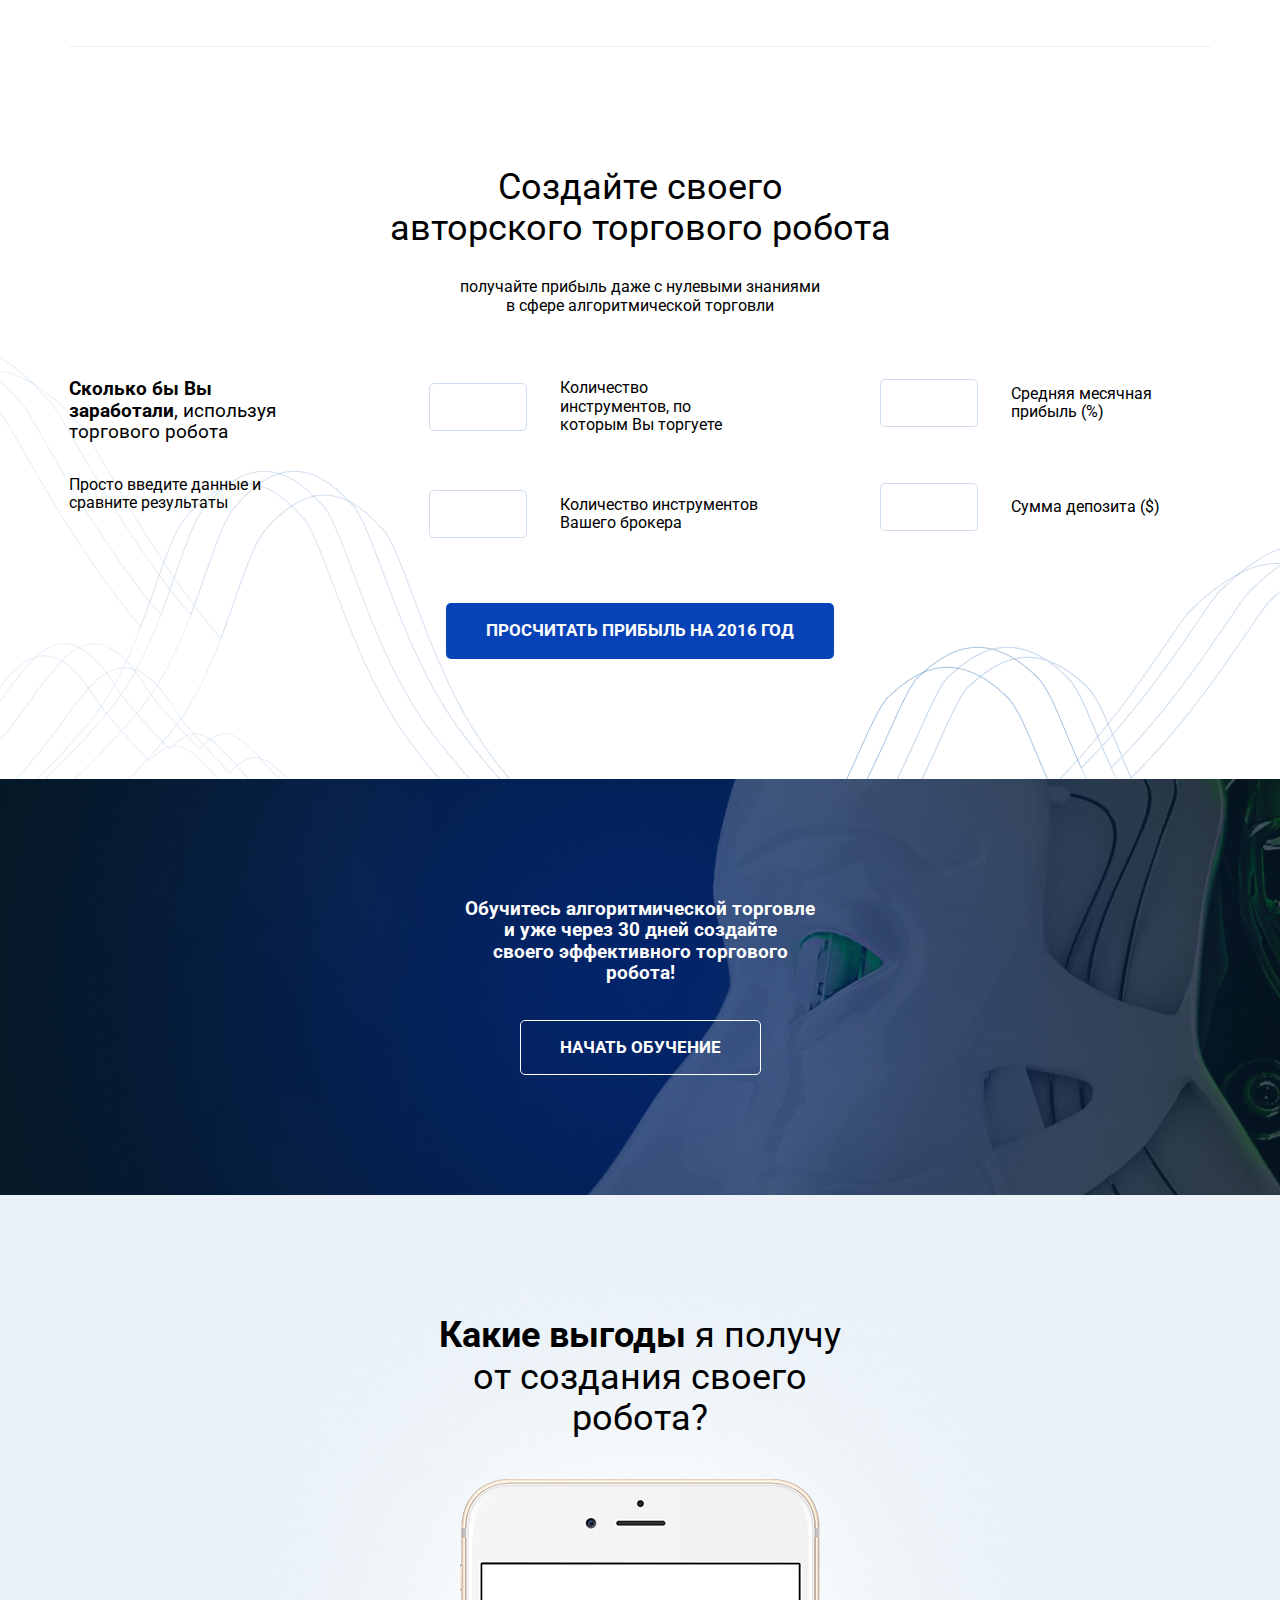
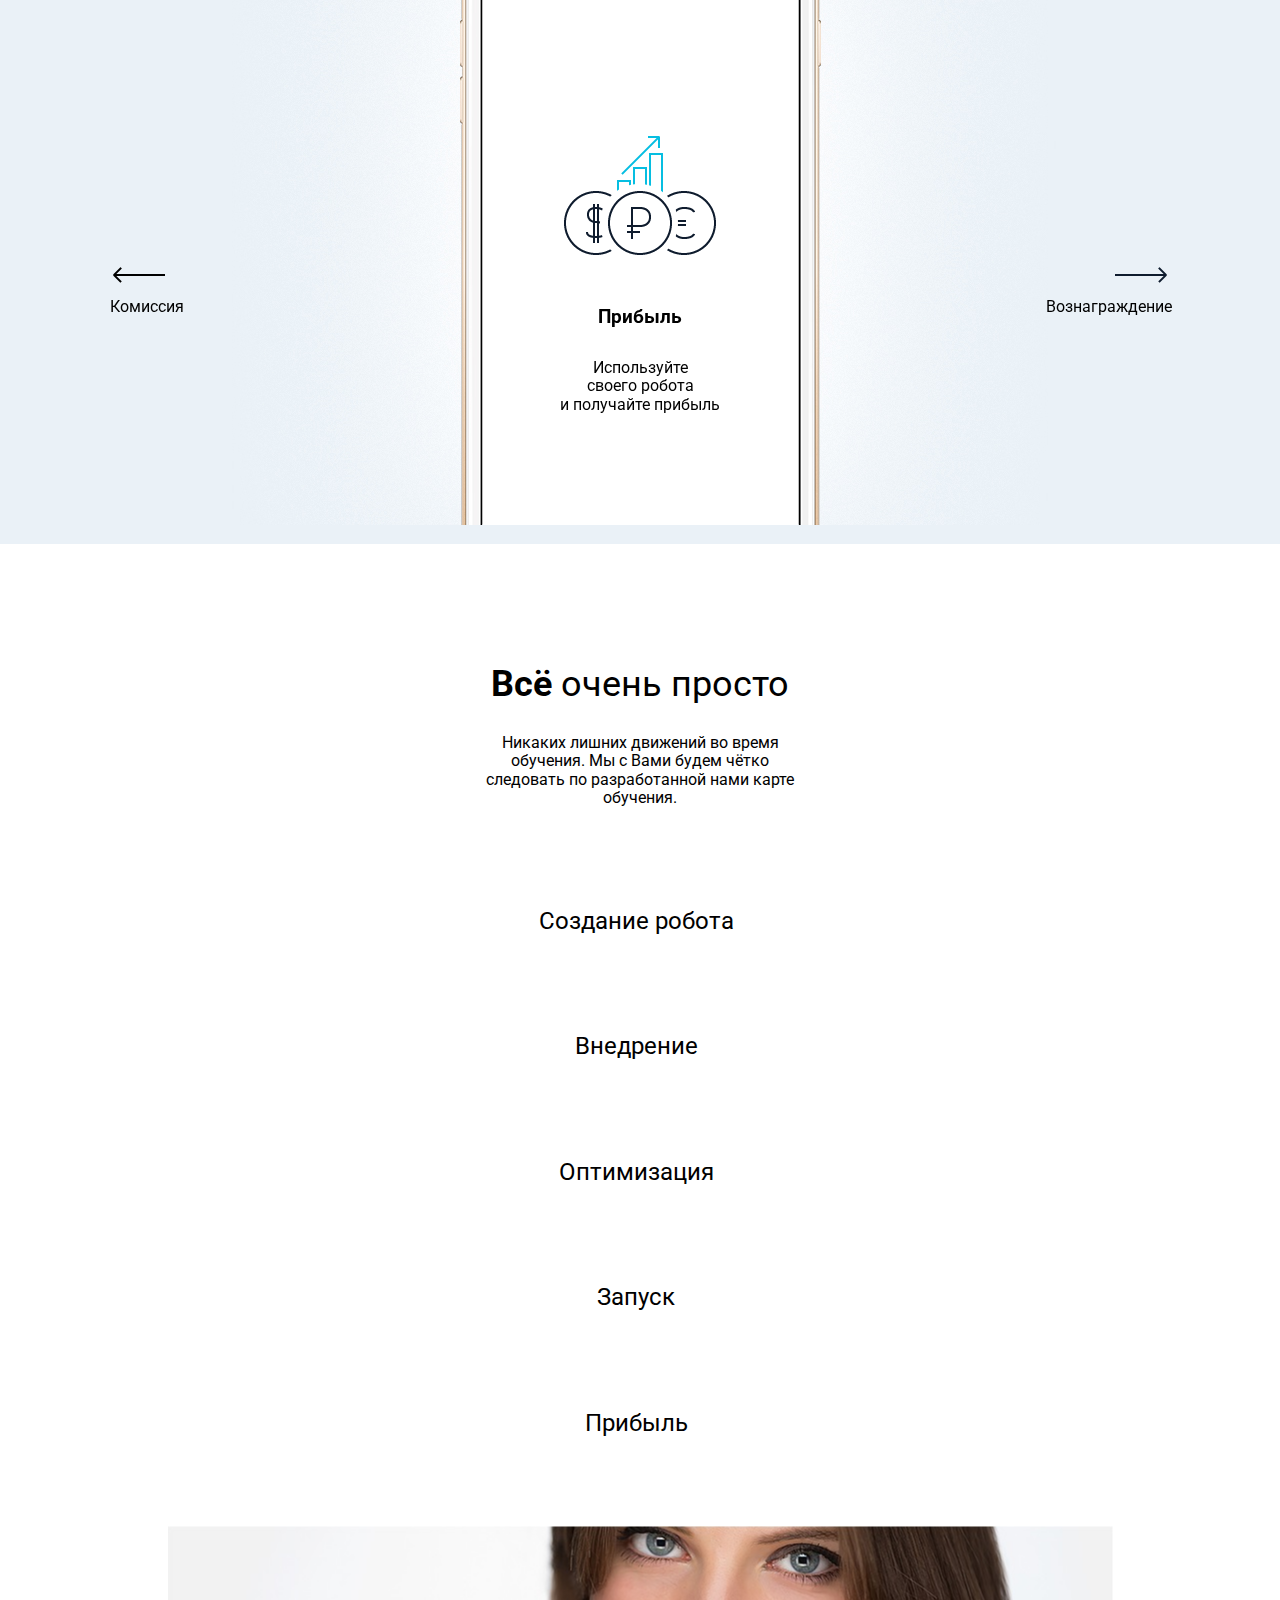
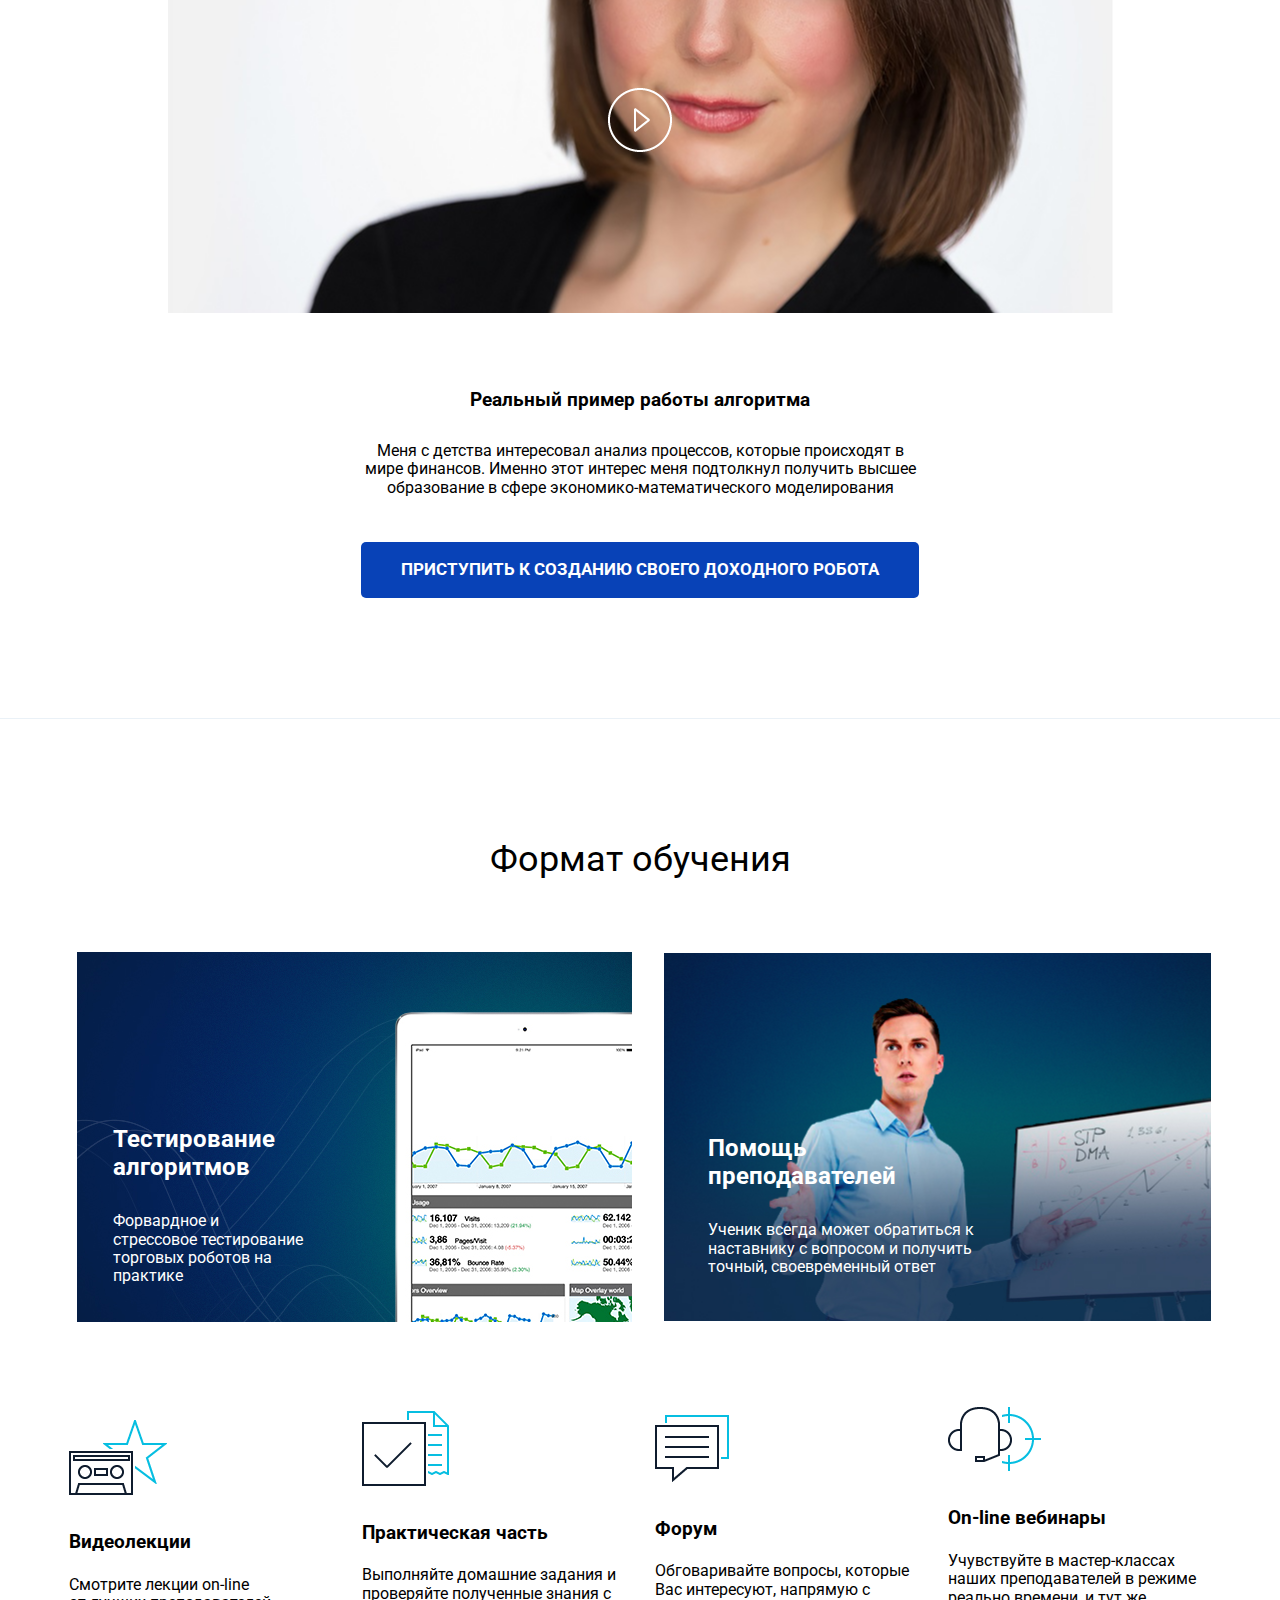
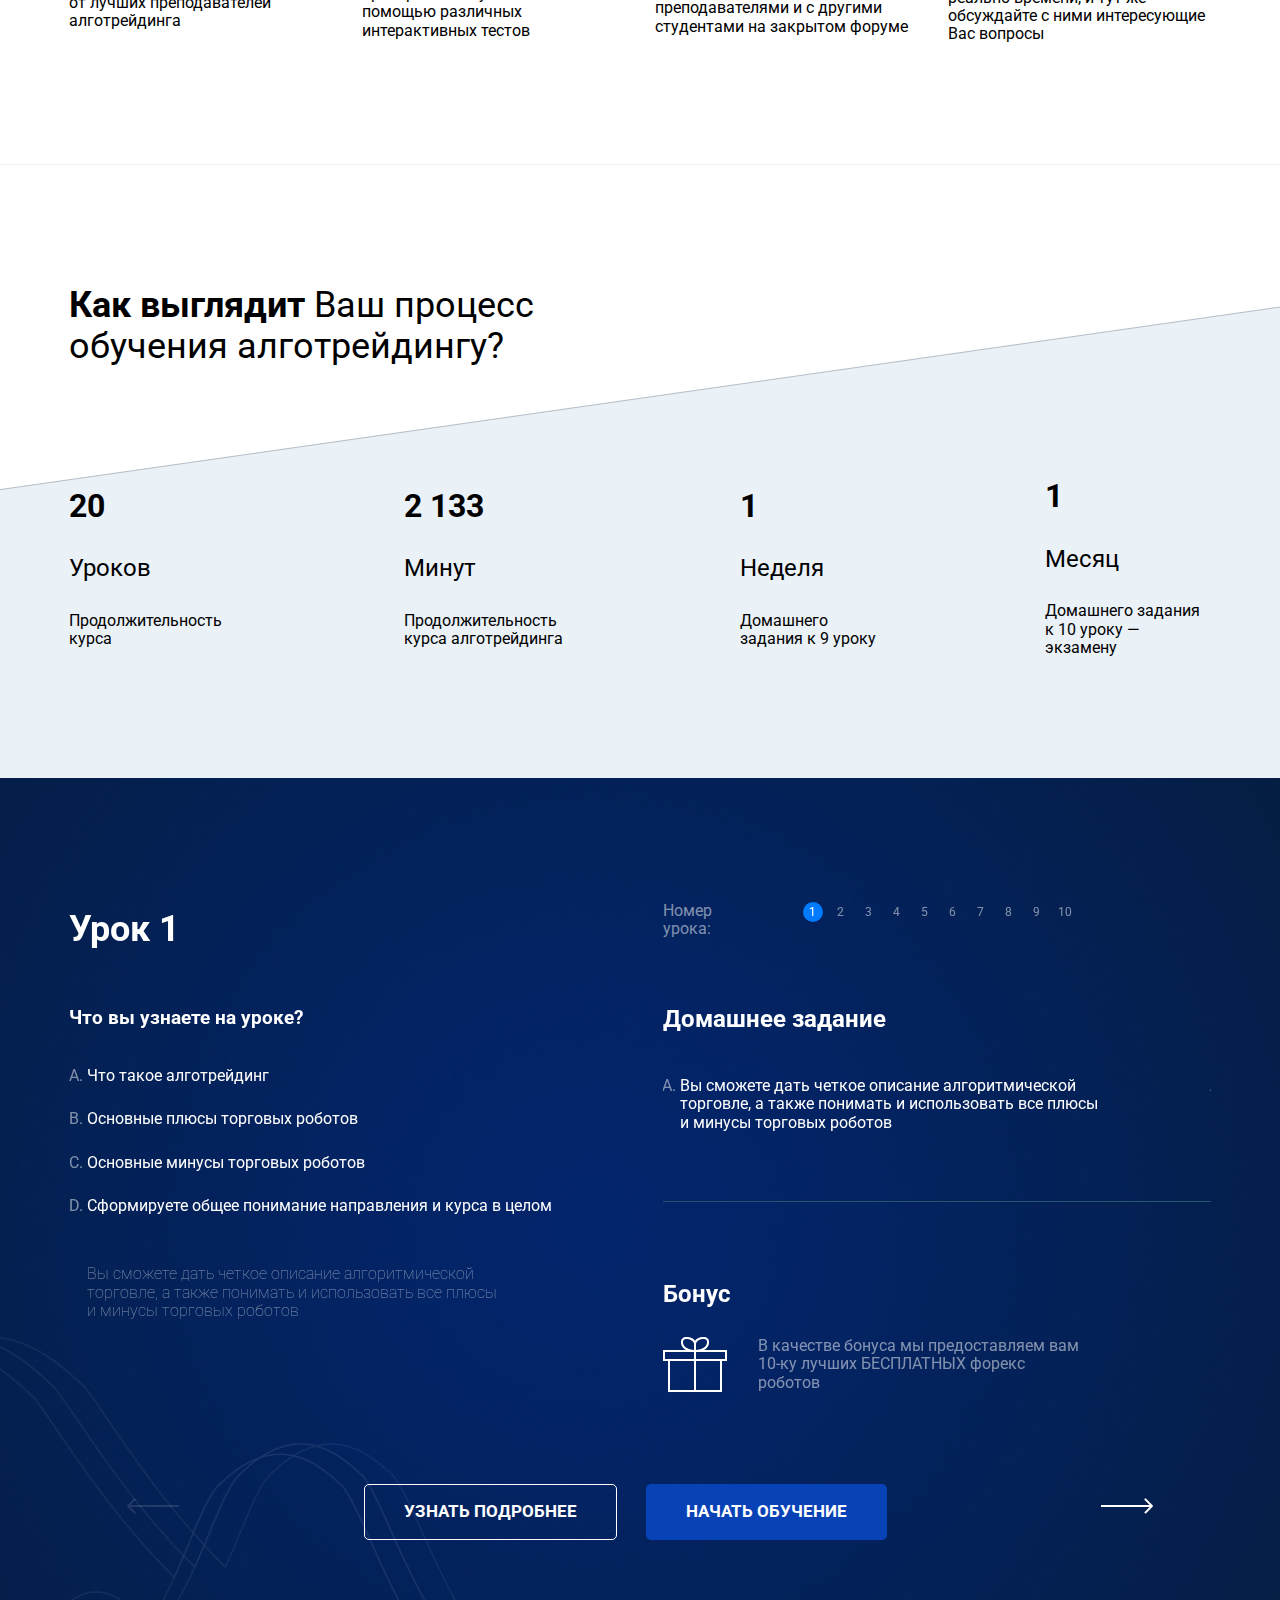
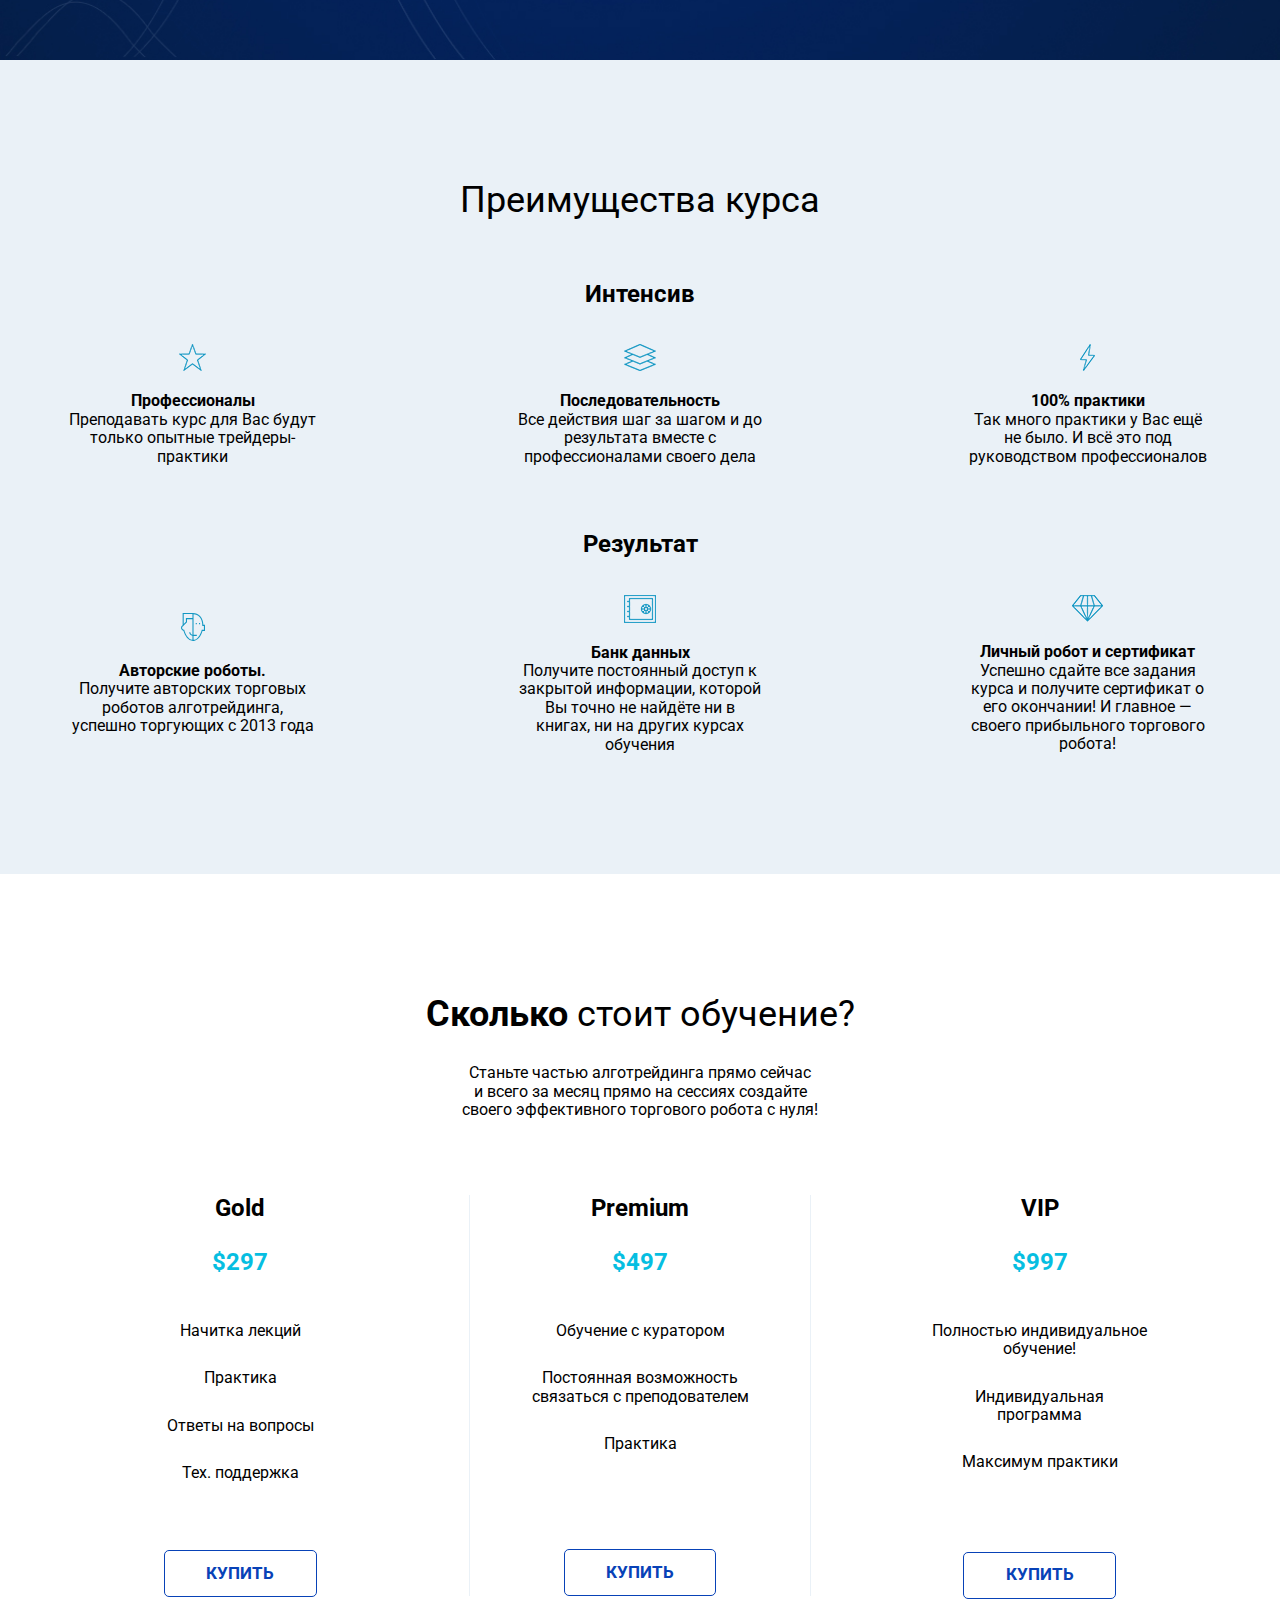
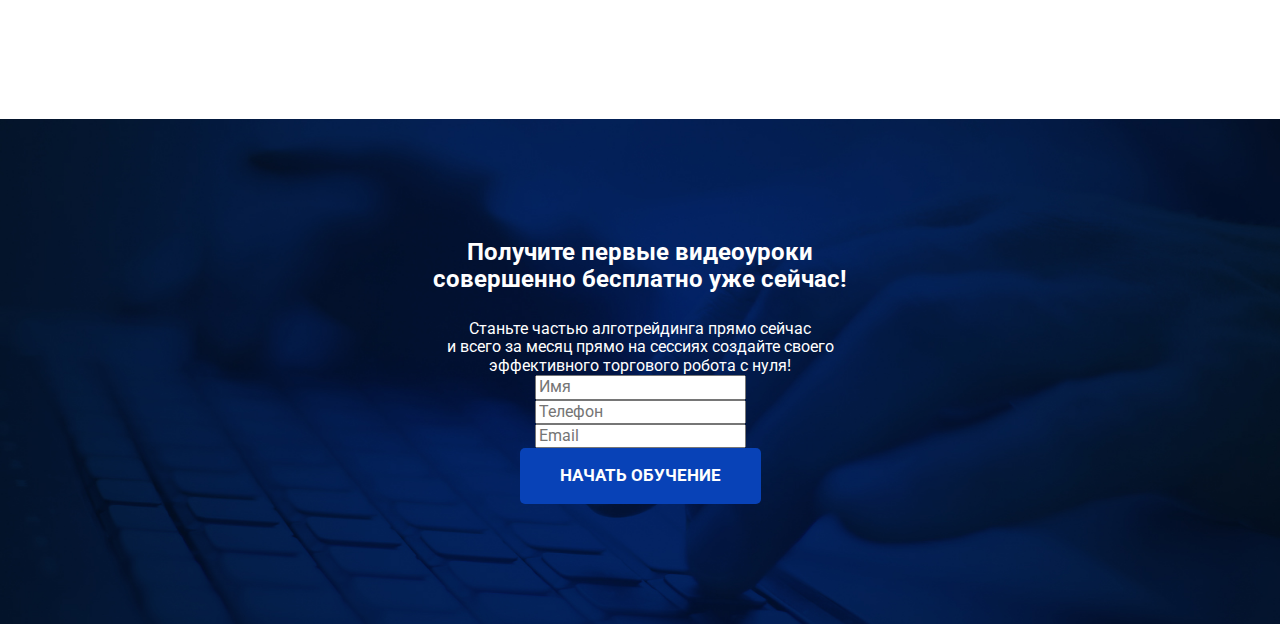
==== commit 77c0f68a: "feat: add learning-form section (wip)" ====
--- a/index.html
+++ b/index.html
@@ -811,6 +811,21 @@
             <!-- /.container -->
         </section>
         <!-- /.section prices -->
+        <section class="section learning-form">
+            <div class="section-title">
+                <h2 class="section-title__heading">Получите первые видеоуроки совершенно бесплатно уже сейчас!</h2>
+                <p class="section-title__subtitle">Станьте частью алготрейдинга прямо сейчас <br> и всего за месяц прямо на сессиях создайте своего эффективного торгового робота с нуля!</p>
+            </div>
+            <!-- /.section-title -->
+            <form action="#" class="form learning-form__form">
+                <input type="text" class="input learning-form__input" id="user-name" placeholder="Имя">
+                <input type="tel" class="input learning-form__input" id="user-phone" placeholder="Телефон">
+                <input type="email" class="input learning-form__input" id="user-mail" placeholder="Email">
+                <button class="button button--primary">Начать обучение</button> 
+            </form>
+            <!-- /.form learning-form__form -->
+        </section>
+        <!-- /.section learning-form -->
     </main>
     <script src="https://code.jquery.com/jquery-3.6.0.min.js"></script>
     <script src="https://unpkg.com/swiper@8/swiper-bundle.min.js"></script>
--- a/css/style.css
+++ b/css/style.css
@@ -1409,4 +1409,40 @@
 .prices-text__item:last-of-type {
   margin-bottom: 0;
 }
+
+.learning-form {
+  background: url("../img/form-bg.jpg") no-repeat center/cover;
+}
+
+.learning-form .section-title {
+  color: white;
+}
+
+.learning-form .section-title__heading {
+  font-size: 1.5rem;
+  font-weight: bold;
+  max-width: 26.3125rem;
+  margin-bottom: 1.625rem;
+  color: white;
+}
+
+.learning-form .section-title__subtitle {
+  max-width: 26rem;
+}
+
+.learning-form__form {
+  display: -webkit-box;
+  display: -ms-flexbox;
+  display: flex;
+  -webkit-box-orient: vertical;
+  -webkit-box-direction: normal;
+      -ms-flex-direction: column;
+          flex-direction: column;
+  -webkit-box-pack: center;
+      -ms-flex-pack: center;
+          justify-content: center;
+  -webkit-box-align: center;
+      -ms-flex-align: center;
+          align-items: center;
+}
 /*# sourceMappingURL=style.css.map */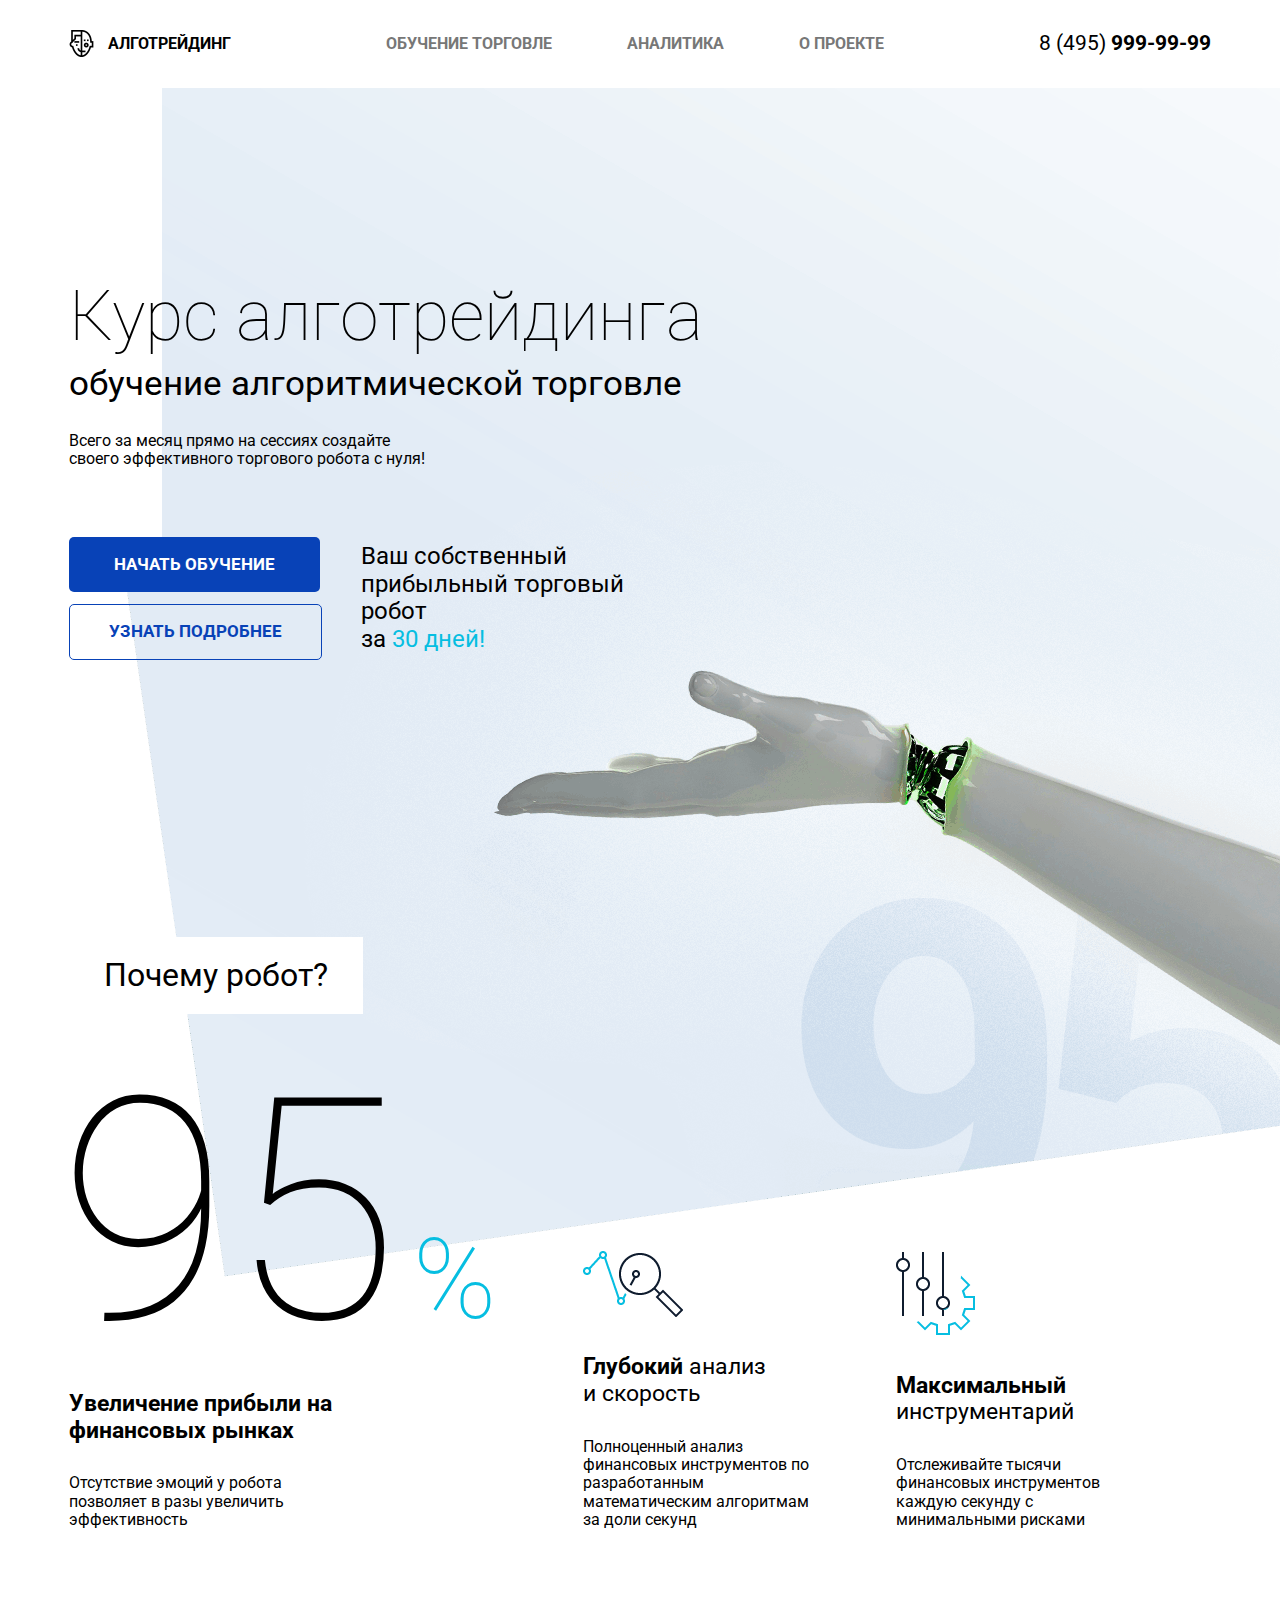
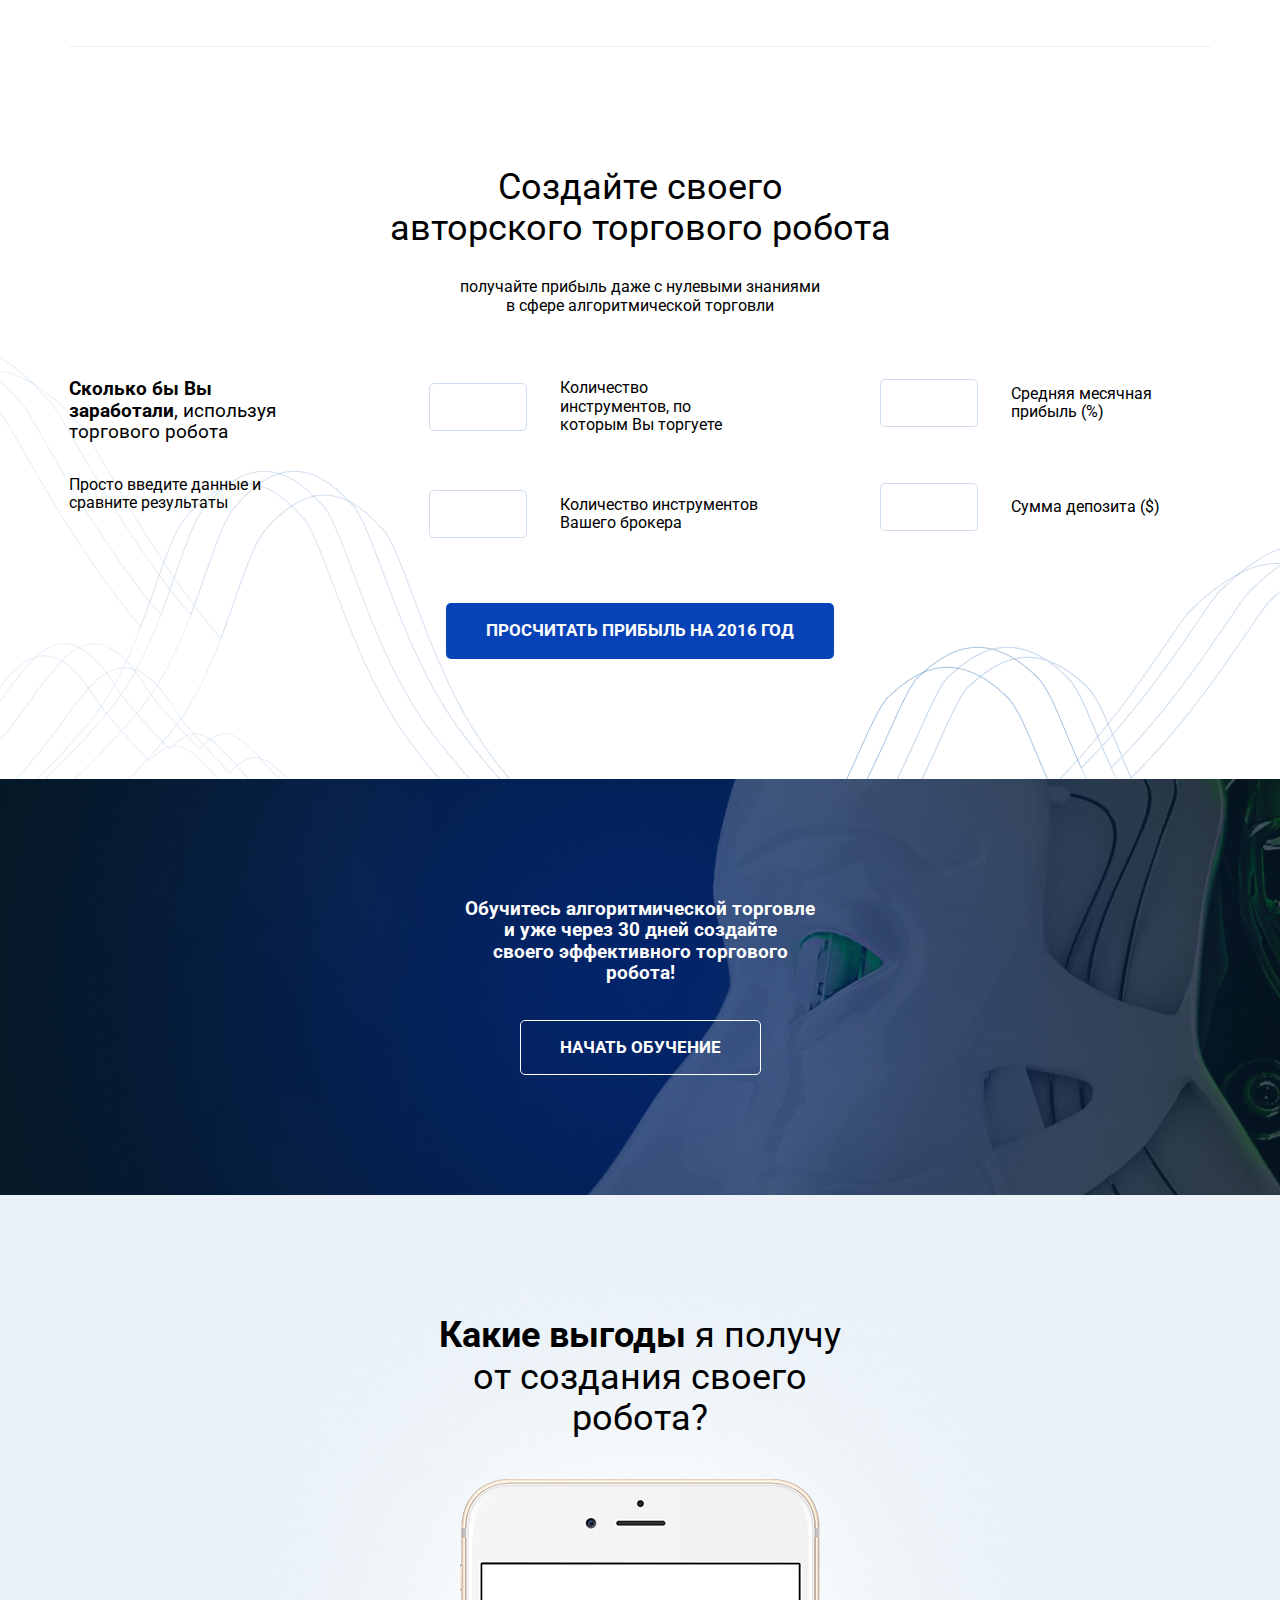
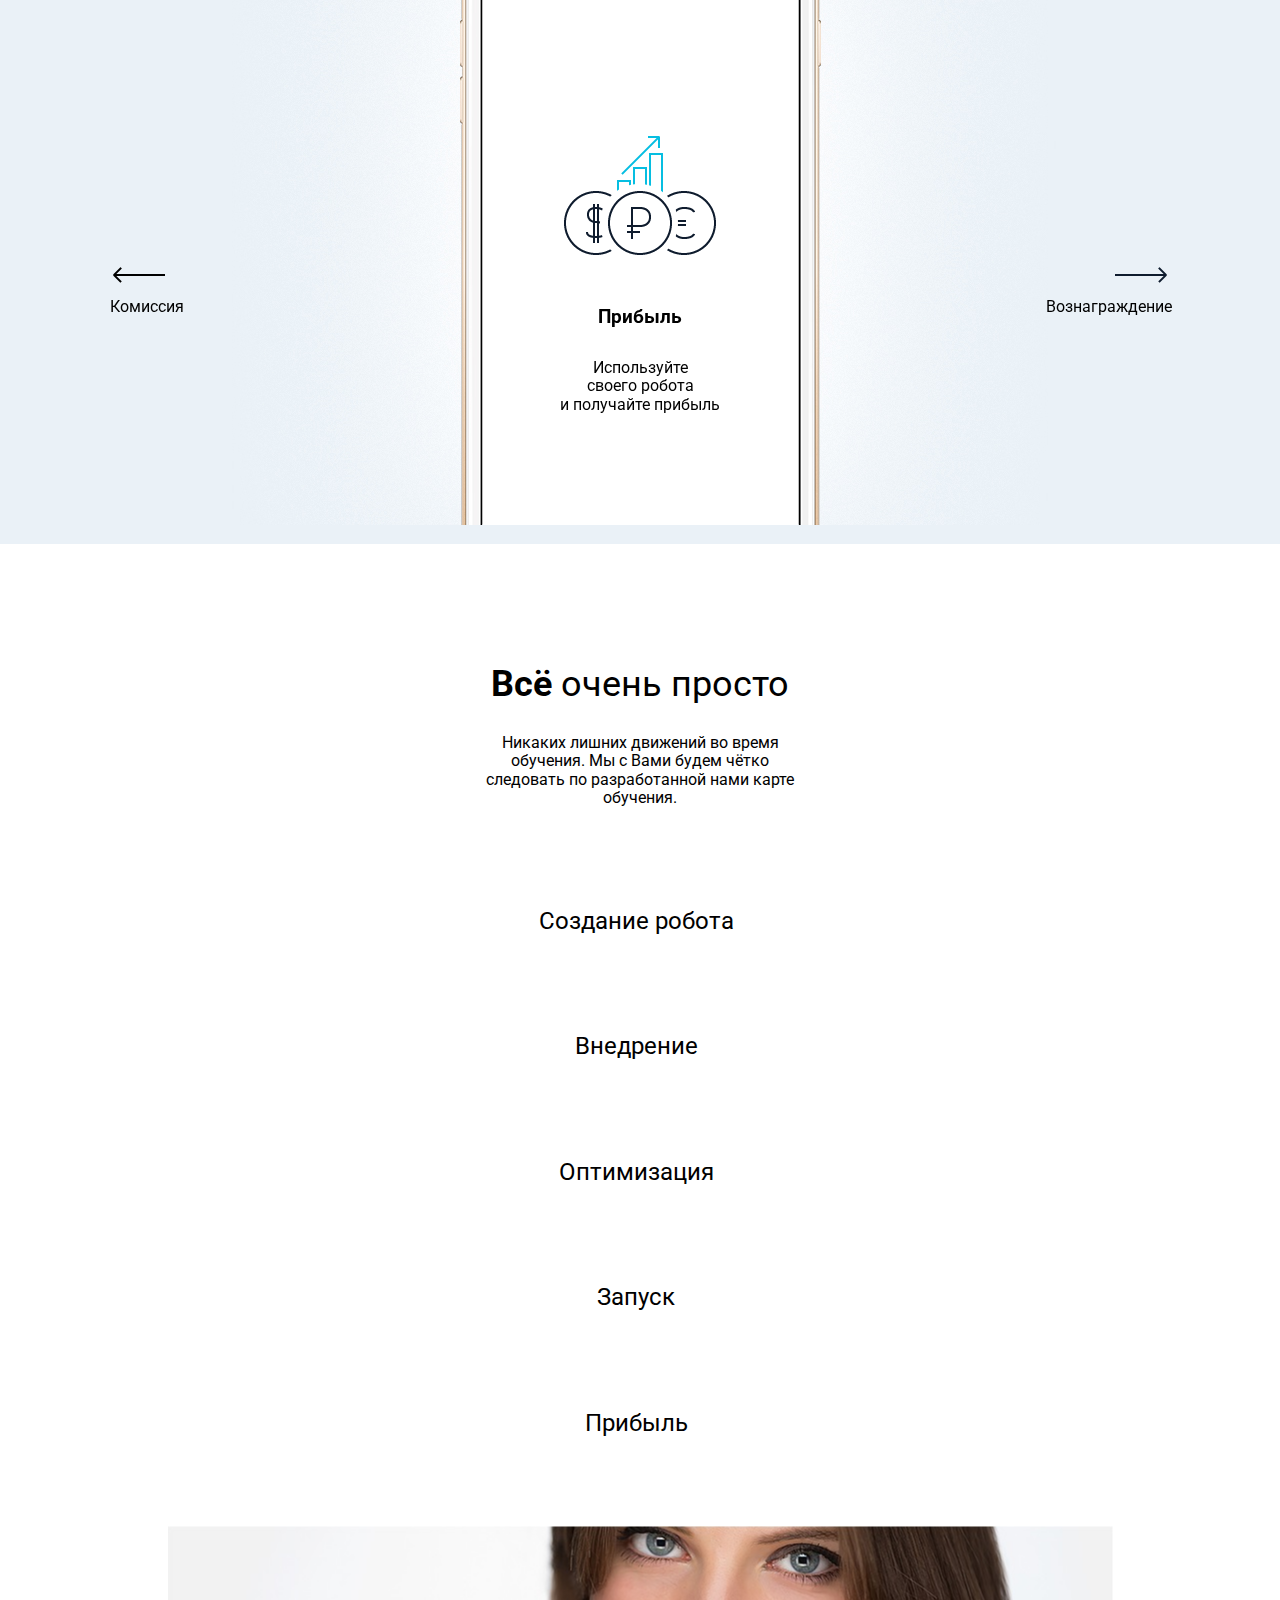
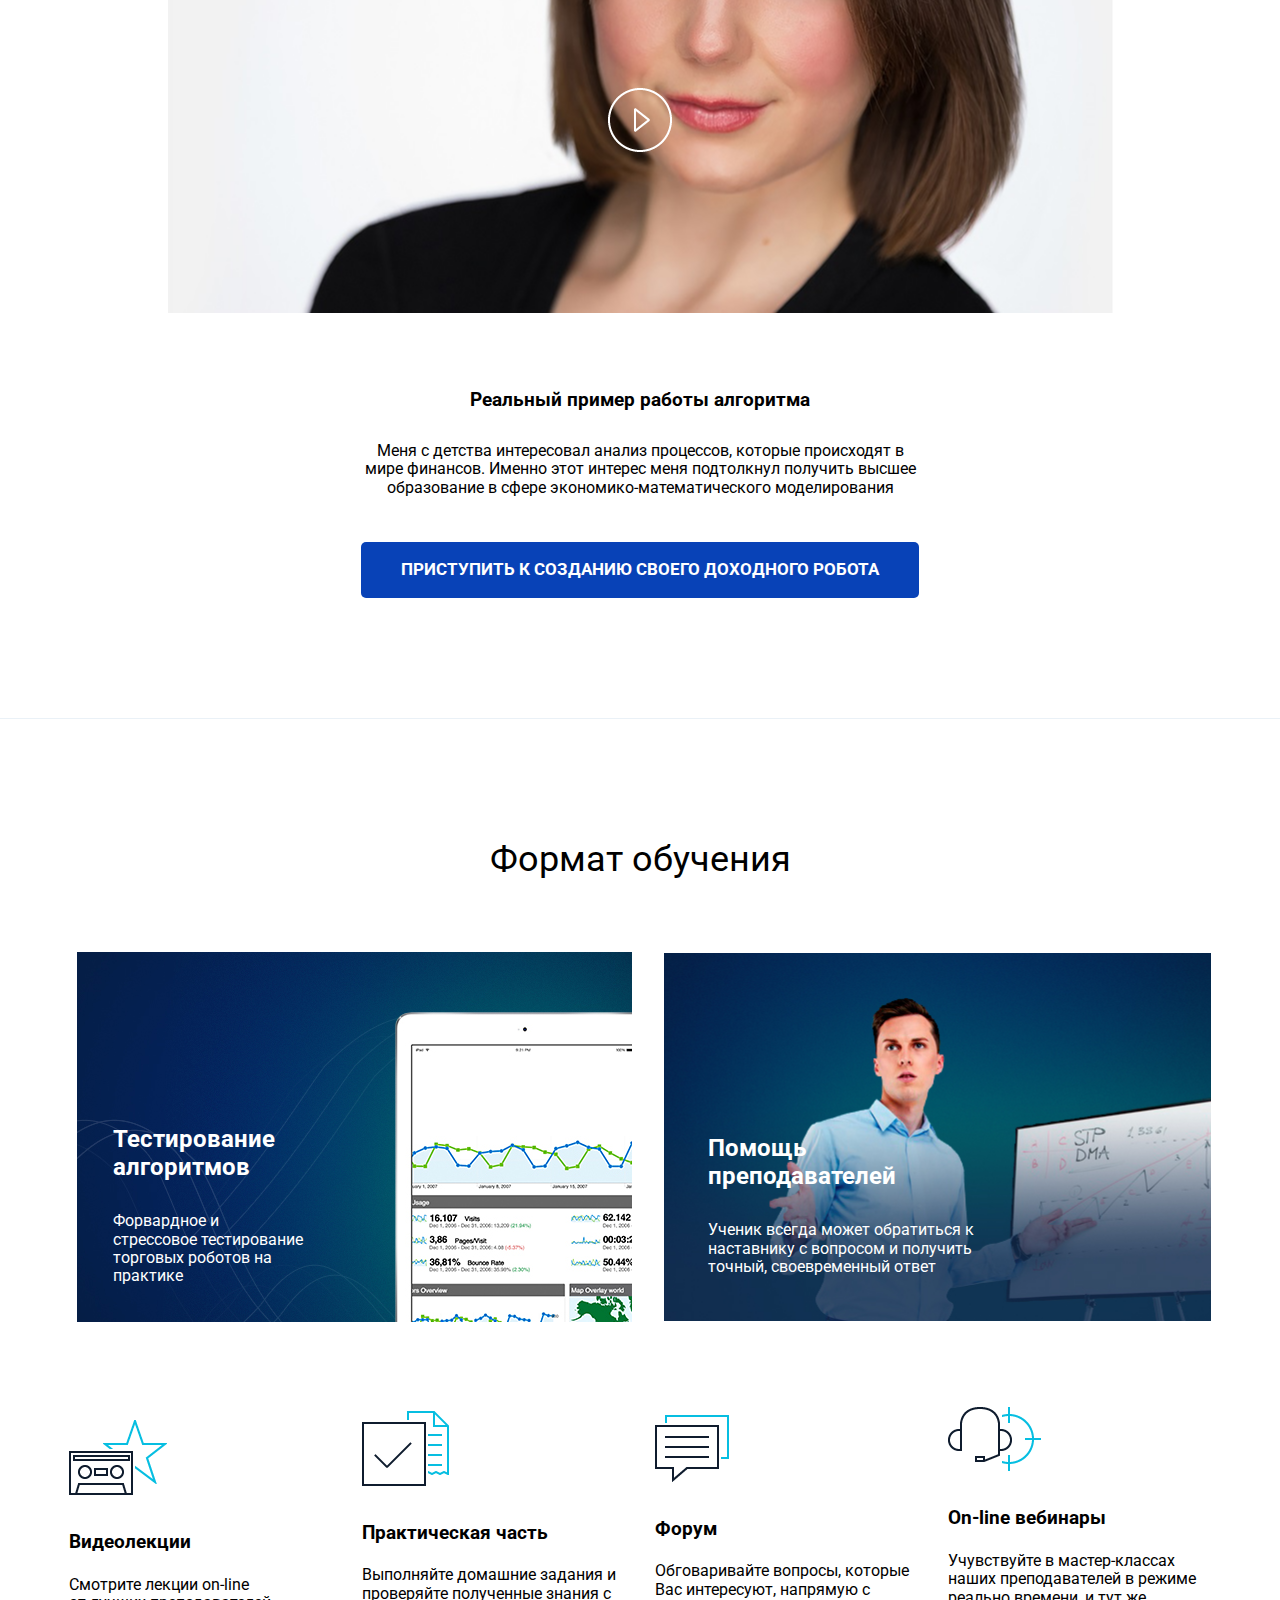
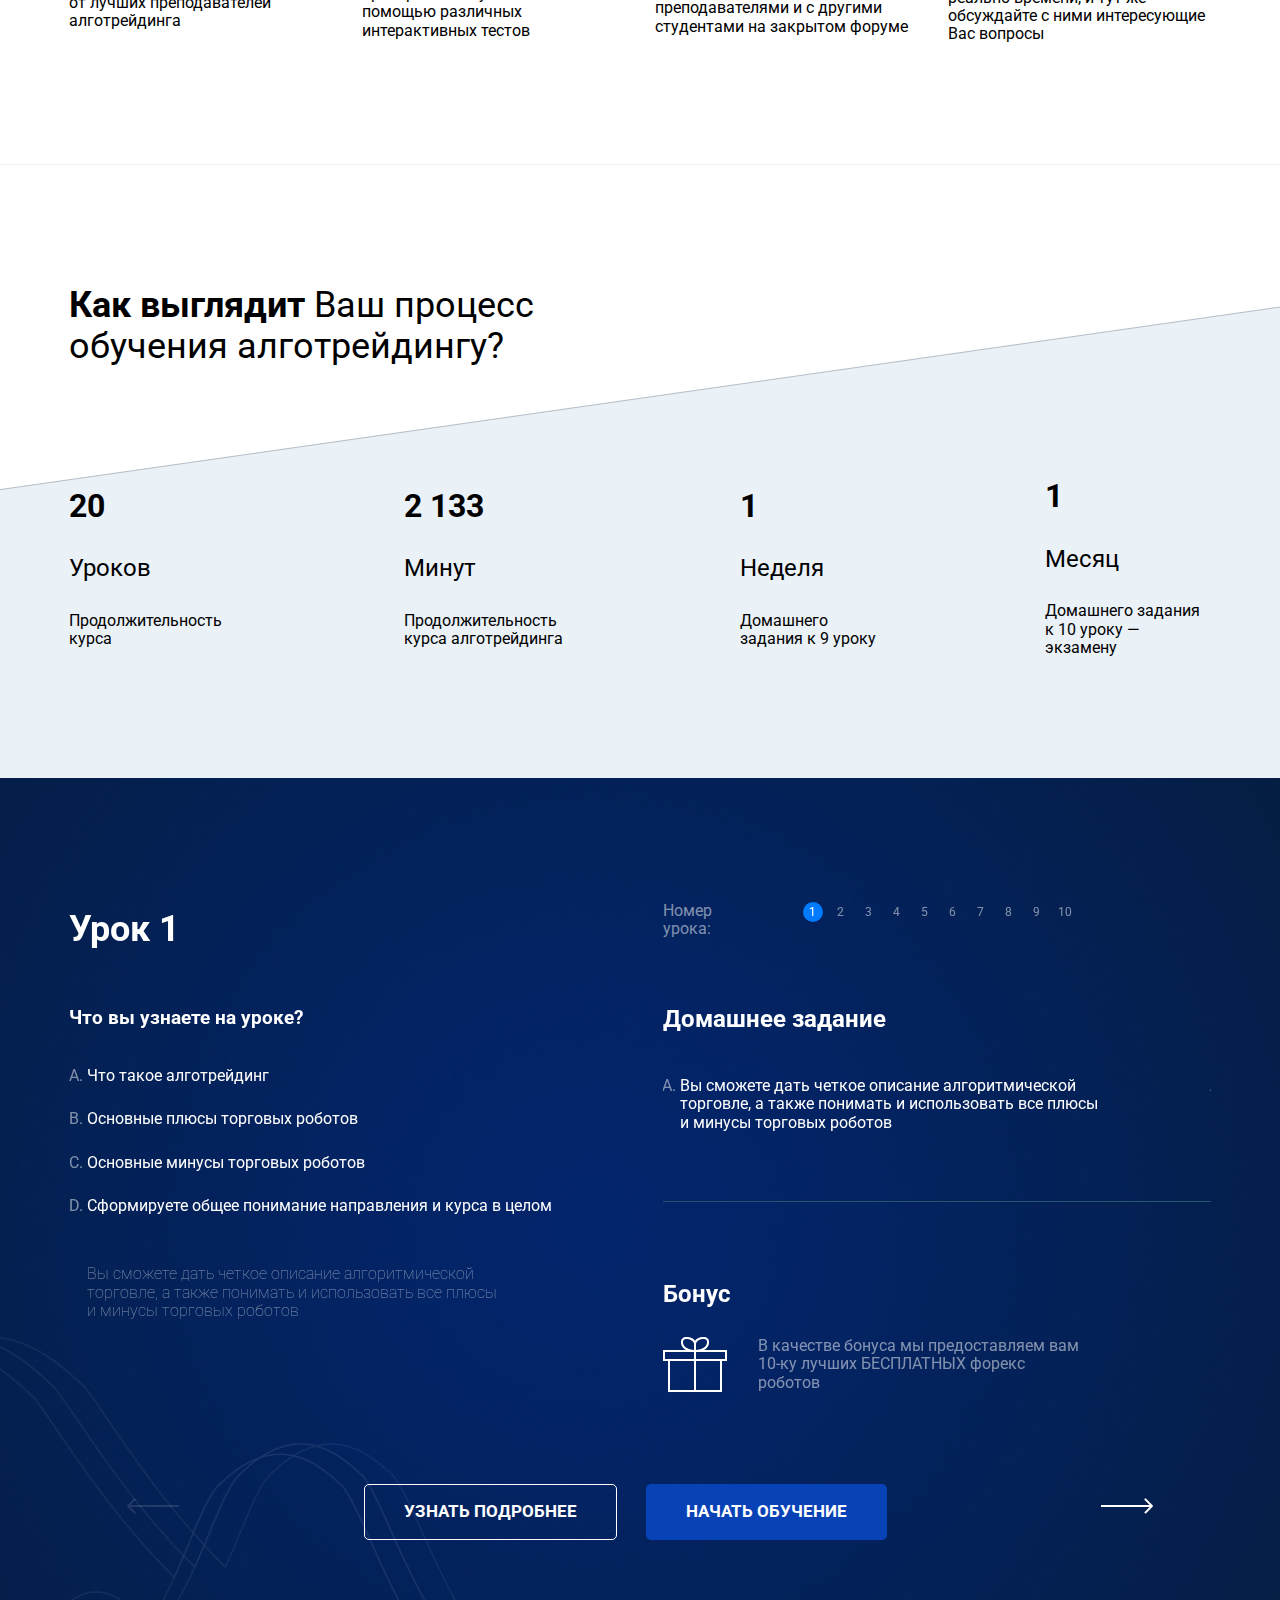
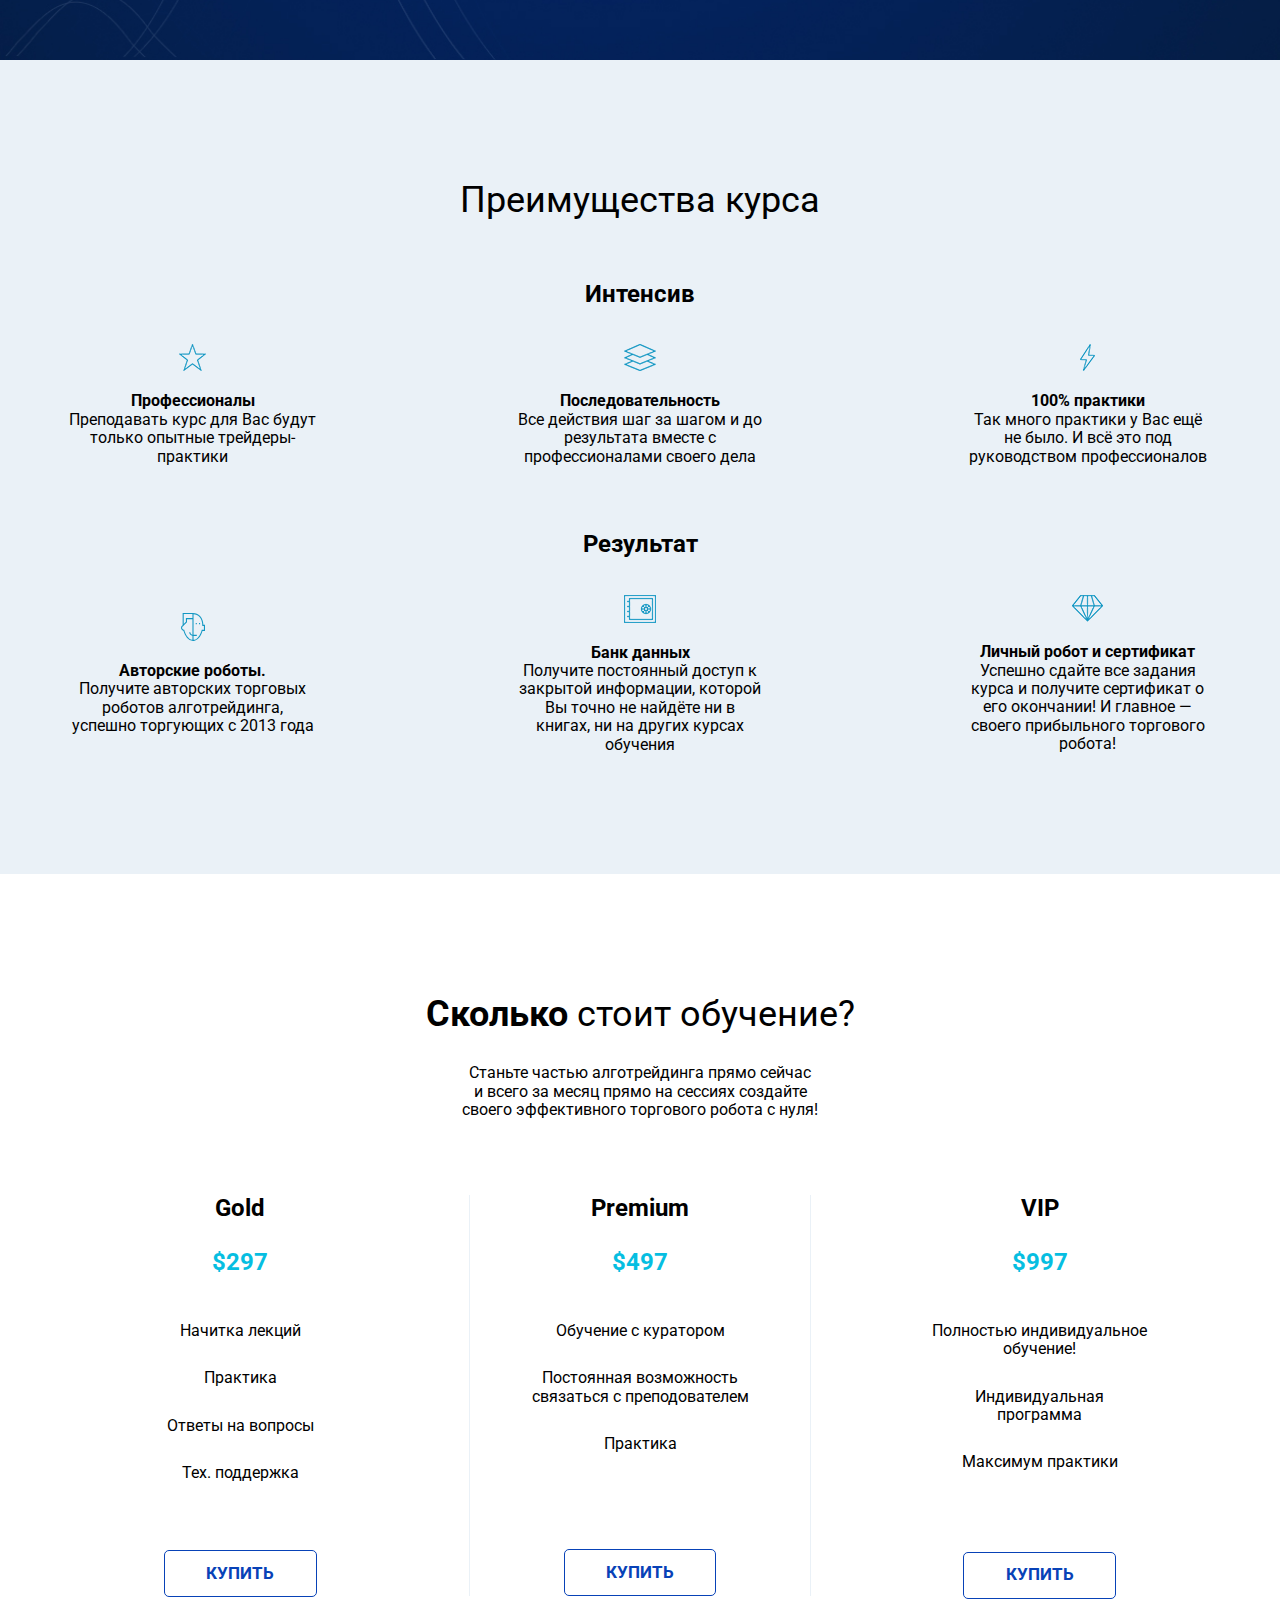
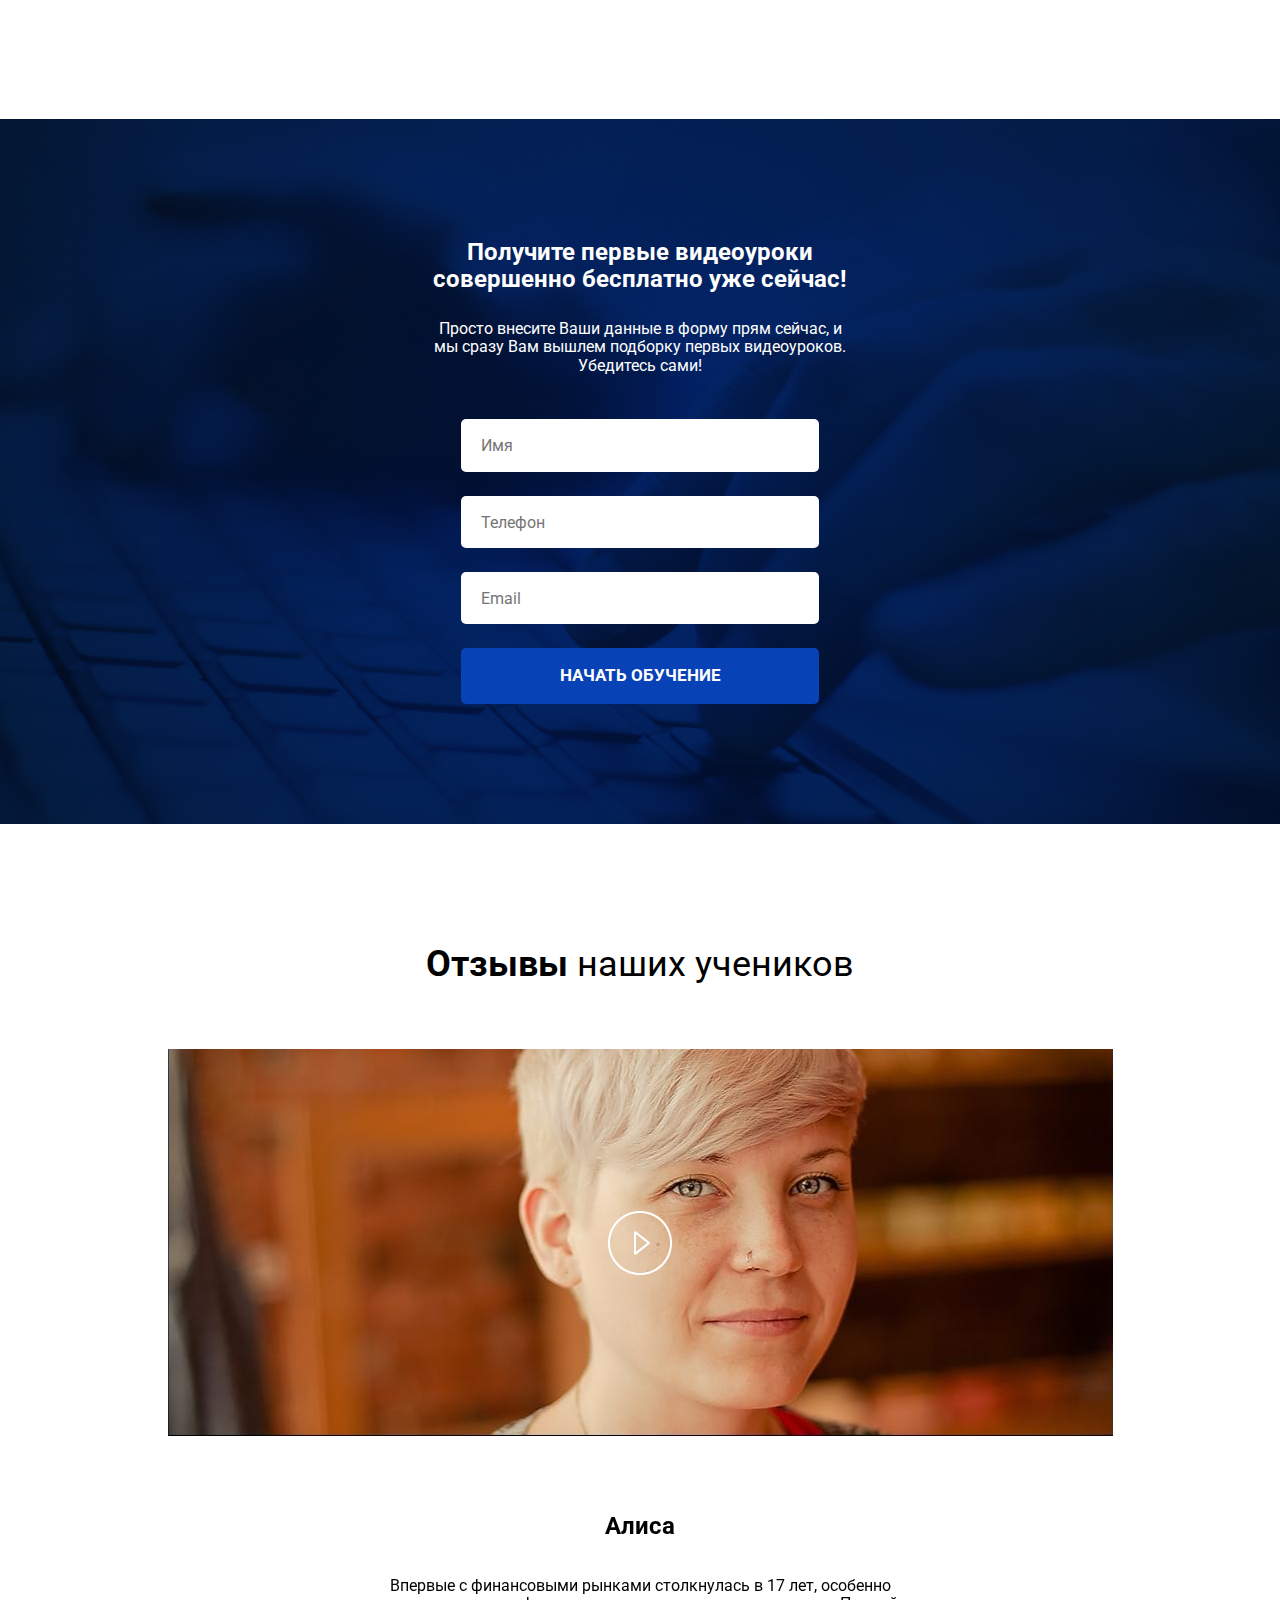
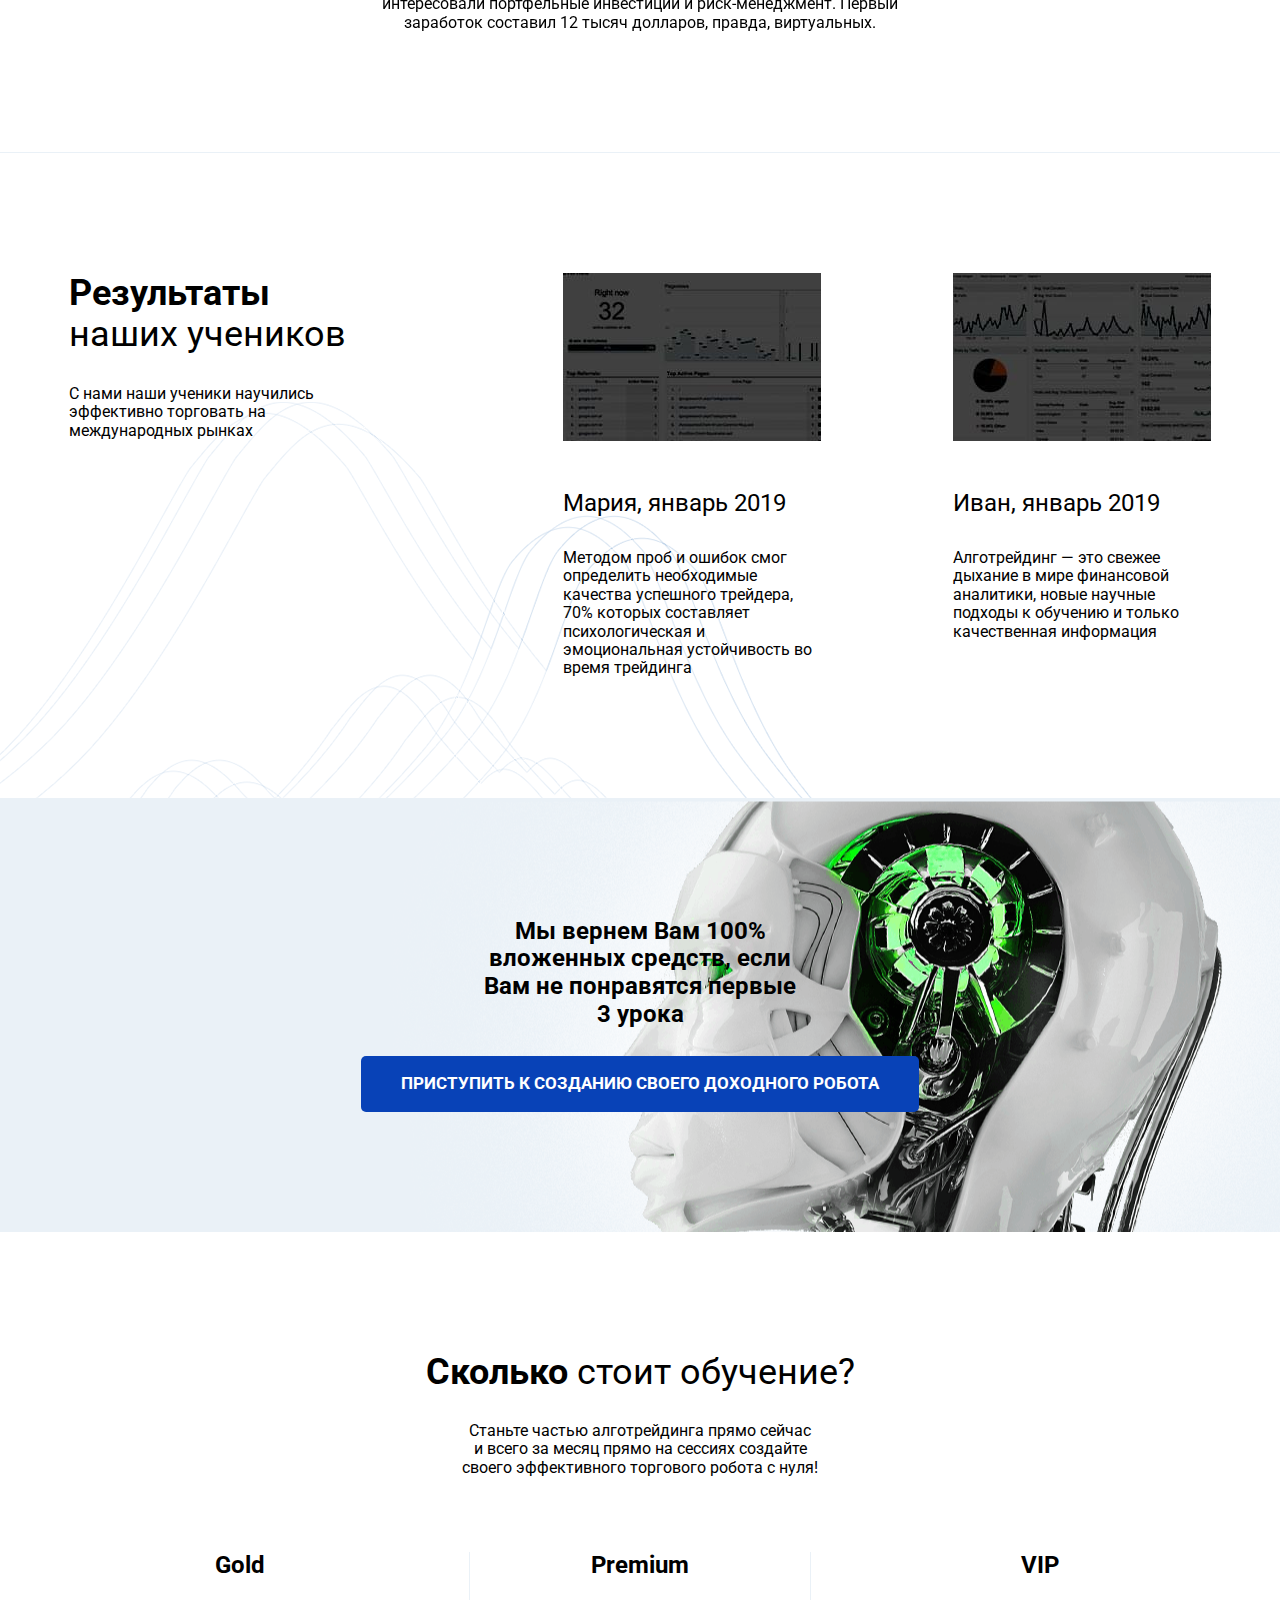
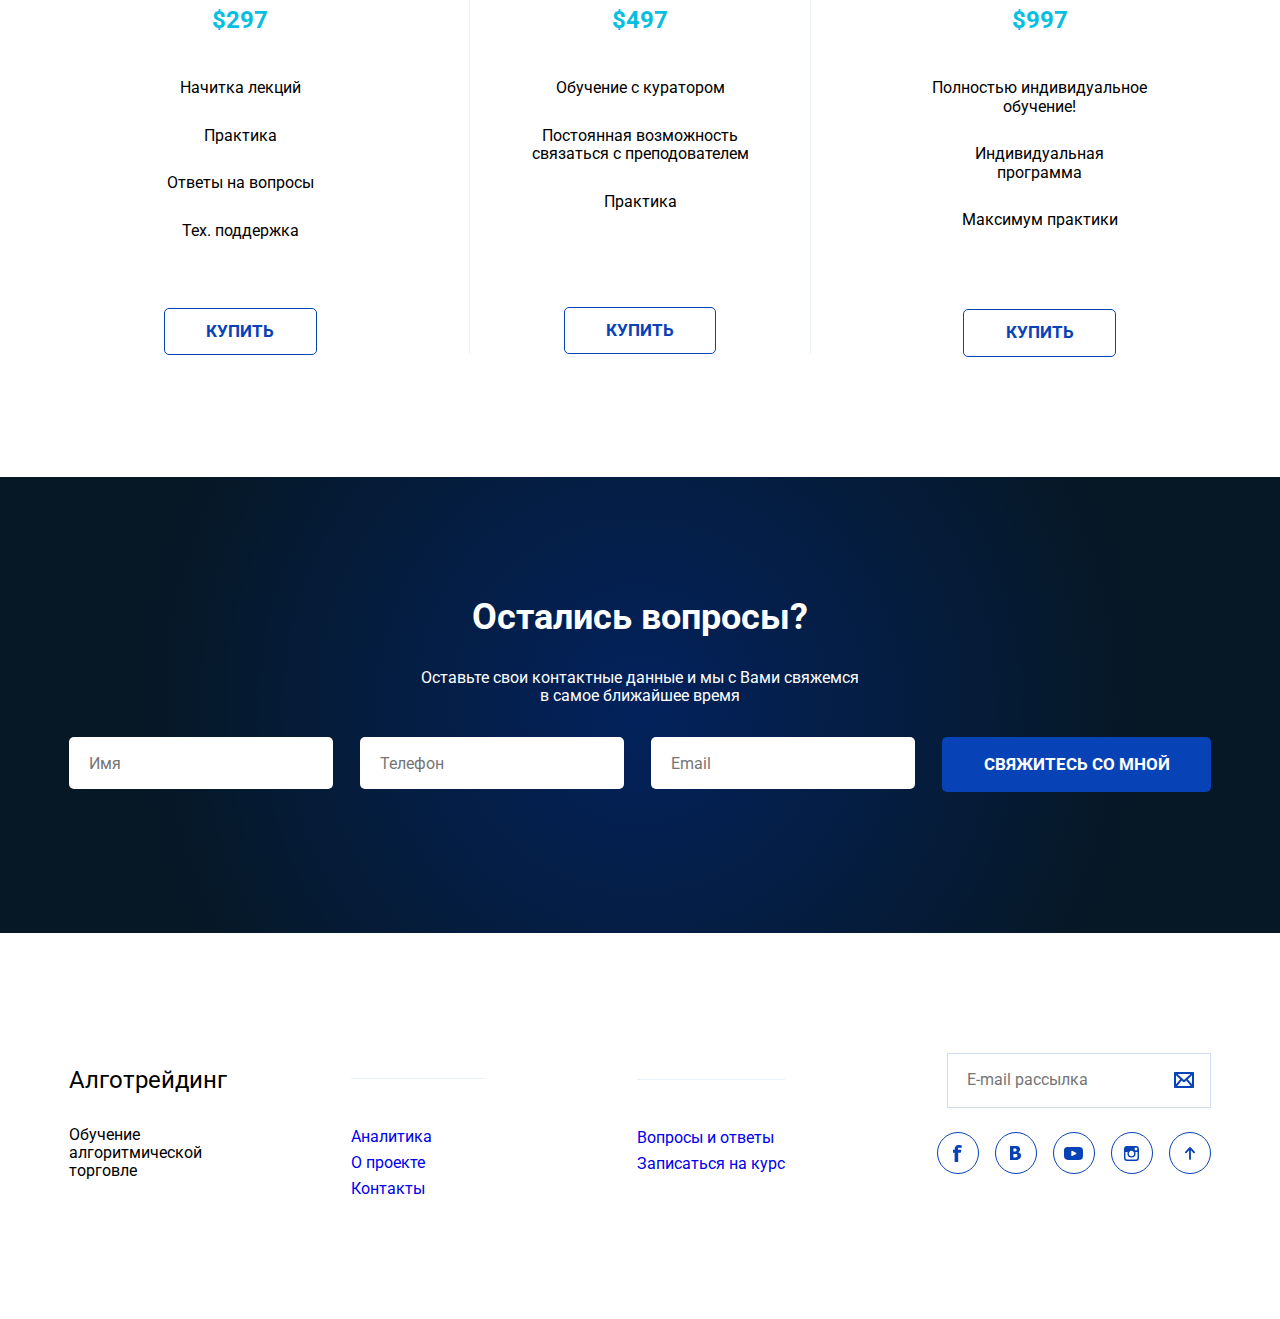
==== commit 7bd838db: "feat: webcite done (without adapt, valid, anim)" ====
--- a/index.html
+++ b/index.html
@@ -770,7 +770,7 @@
                                 <li class="prices-text__item">Тех. поддержка</li>
                             </ul>
                             <!-- /.prices-list__text -->
-                            <button class="prices-list__button">Купить</button>
+                            <button class="button prices-list__button">Купить</button>
                         </div>
                         <!-- /.prices-list__item -->
                     </div>
@@ -785,7 +785,7 @@
                                 <li class="prices-text__item">Практика</li>
                             </ul>
                             <!-- /.prices-list__text -->
-                            <button class="prices-list__button">Купить</button>
+                            <button class="button prices-list__button">Купить</button>
                         </div>
                         <!-- /.prices-list__item -->
                     </div>
@@ -800,7 +800,7 @@
                                 <li class="prices-text__item">Максимум практики</li>
                             </ul>
                             <!-- /.prices-list__text -->
-                            <button class="prices-list__button">Купить</button>
+                            <button class="button prices-list__button">Купить</button>
                         </div>
                         <!-- /.prices-list__item -->
                     </div>
@@ -814,19 +814,245 @@
         <section class="section learning-form">
             <div class="section-title">
                 <h2 class="section-title__heading">Получите первые видеоуроки совершенно бесплатно уже сейчас!</h2>
-                <p class="section-title__subtitle">Станьте частью алготрейдинга прямо сейчас <br> и всего за месяц прямо на сессиях создайте своего эффективного торгового робота с нуля!</p>
+                <p class="section-title__subtitle">Просто внесите Ваши данные в форму прям сейчас, и мы сразу Вам вышлем подборку первых видеоуроков. Убедитесь сами!</p>
             </div>
             <!-- /.section-title -->
             <form action="#" class="form learning-form__form">
                 <input type="text" class="input learning-form__input" id="user-name" placeholder="Имя">
                 <input type="tel" class="input learning-form__input" id="user-phone" placeholder="Телефон">
                 <input type="email" class="input learning-form__input" id="user-mail" placeholder="Email">
-                <button class="button button--primary">Начать обучение</button> 
+                <button class="button button--primary learning-form__button">Начать обучение</button> 
             </form>
             <!-- /.form learning-form__form -->
         </section>
         <!-- /.section learning-form -->
+        <section class="section feedback">
+            <div class="container">
+                <div class="section-title">
+                    <h2 class="section-title__heading"><strong>Отзывы</strong> наших учеников</h2>
+                </div>
+                <!-- /.section-title -->
+                <!-- Slider main container -->
+                <div class="swiper feedback-swiper">
+                    <!-- Additional required wrapper -->
+                    <div class="swiper-wrapper">
+                        <!-- Slides -->
+                        <div class="swiper-slide">
+                            <div class="feedback__video video">
+                                <img src="./img/play.png" alt="Пуск видео" class="video__play">
+                            </div>
+                            <!-- /.steps__video video -->
+                            <div class="feedback-content">
+                                <h3 class="feedback-content__title">Алиса</h3>
+                                <p class="feedback-content__text">Впервые с финансовыми рынками столкнулась в 17 лет, особенно интересовали портфельные инвестиции и риск-менеджмент. Первый заработок составил 12 тысяч долларов, правда, виртуальных.</p>
+                            </div>
+                            <!-- /.feedback__content -->
+                        </div>
+                        <div class="swiper-slide">
+                            <div class="feedback__video video">
+                                <img src="./img/play.png" alt="Пуск видео" class="video__play">
+                            </div>
+                            <!-- /.steps__video video -->
+                            <div class="feedback-content">
+                                <h3 class="feedback-content__title">Славяна</h3>
+                                <p class="feedback-content__text">Впервые с финансовыми рынками столкнулась в 17 лет, особенно интересовали портфельные инвестиции и риск-менеджмент. Первый заработок составил 12 тысяч долларов, правда, виртуальных.</p>
+                            </div>
+                            <!-- /.feedback__content -->
+                        </div>
+                        <div class="swiper-slide">
+                            <div class="feedback__video video">
+                                <img src="./img/play.png" alt="Пуск видео" class="video__play">
+                            </div>
+                            <!-- /.steps__video video -->
+                            <div class="feedback-content">
+                                <h3 class="feedback-content__title">Лена</h3>
+                                <p class="feedback-content__text">Впервые с финансовыми рынками столкнулась в 17 лет, особенно интересовали портфельные инвестиции и риск-менеджмент. Первый заработок составил 12 тысяч долларов, правда, виртуальных.</p>
+                            </div>
+                            <!-- /.feedback__content -->
+                        </div>
+                        <div class="swiper-slide">
+                            <div class="feedback__video video">
+                                <img src="./img/play.png" alt="Пуск видео" class="video__play">
+                            </div>
+                            <!-- /.steps__video video -->
+                            <div class="feedback-content">
+                                <h3 class="feedback-content__title">Мику</h3>
+                                <p class="feedback-content__text">Впервые с финансовыми рынками столкнулась в 17 лет, особенно интересовали портфельные инвестиции и риск-менеджмент. Первый заработок составил 12 тысяч долларов, правда, виртуальных.</p>
+                            </div>
+                            <!-- /.feedback__content -->
+                        </div>
+                        <div class="swiper-slide">
+                            <div class="feedback__video video">
+                                <img src="./img/play.png" alt="Пуск видео" class="video__play">
+                            </div>
+                            <!-- /.steps__video video -->
+                            <div class="feedback-content">
+                                <h3 class="feedback-content__title">Ульяна</h3>
+                                <p class="feedback-content__text">Впервые с финансовыми рынками столкнулась в 17 лет, особенно интересовали портфельные инвестиции и риск-менеджмент. Первый заработок составил 12 тысяч долларов, правда, виртуальных.</p>
+                            </div>
+                            <!-- /.feedback__content -->
+                        </div>
+                    </div>
+                </div>
+            </div>
+            <!-- /.container -->
+        </section>
+        <!-- /.section feedback -->
+        <section class="section results">
+            <div class="container">
+                <div class="results-container">
+                    <div class="col">
+                        <div class="section-title--left">
+                            <h2 class="section-title__heading"><strong>Результаты</strong> наших учеников</h2>
+                            <p class="section-title__subtitle">С нами наши ученики научились эффективно торговать на международных рынках</p>
+                        </div>
+                        <!-- /.section-title -->
+                    </div>
+                    <!-- /.col -->
+                    <div class="row">
+                        <div class="col results-examples">
+                            <img src="./img/results-img1.jpeg" alt="Пример" class="results-examples__img">
+                            <h3 class="results-examples__name">Мария, январь 2019</h3>
+                            <p class="results-examples__text">Методом проб и ошибок смог определить необходимые качества успешного трейдера, 70% которых составляет психологическая и эмоциональная устойчивость во время трейдинга</p>
+                        </div>
+                        <!-- /.col results-examples -->
+                        <div class="col results-examples">
+                            <img src="./img/results-img2.jpeg" alt="Пример" class="results-examples__img">
+                            <h3 class="results-examples__name">Иван, январь 2019</h3>
+                            <p class="results-examples__text">Алготрейдинг — это свежее дыхание в мире финансовой аналитики, новые научные подходы к обучению и только качественная информация</p>
+                        </div>
+                        <!-- /.col results-examples -->
+                    </div>
+                    <!-- /.row -->
+                </div>
+                <!-- /.row -->
+            </div>
+            <!-- /.container -->
+        </section>
+        <!-- /.section results -->
+        <section class="section cashback">
+            <div class="container">
+                <div class="section-title">
+                    <h2 class="section-title__heading">Мы вернем Вам 100% вложенных средств, если Вам не понравятся первые 3 урока</h2>
+                    <button class="button button--primary">Приступить к созданию своего доходного робота</button>
+                </div>
+                <!-- /.section-title -->
+            </div>
+            <!-- /.container -->
+        </section>
+        <!-- /.section cashback -->
+        <section class="section prices">
+            <div class="container">
+                <div class="section-title">
+                    <h2 class="section-title__heading"><strong>Сколько</strong>  стоит обучение?</h2>
+                    <p class="section-title__subtitle">Станьте частью алготрейдинга прямо сейчас <br> и всего за месяц прямо на сессиях создайте своего эффективного торгового робота с нуля!</p>
+                </div>
+                <!-- /.section-title -->
+                <div class="row">
+                    <div class="col-30">
+                        <div class="prices-list__item">
+                            <h3 class="prices-list__title">Gold</h3>
+                            <span class="prices-list__price">$297</span>
+                            <ul class="prices-text">
+                                <li class="prices-text__item">Начитка лекций</li>
+                                <li class="prices-text__item">Практика</li>
+                                <li class="prices-text__item">Ответы на вопросы</li>
+                                <li class="prices-text__item">Тех. поддержка</li>
+                            </ul>
+                            <!-- /.prices-list__text -->
+                            <button class="button prices-list__button">Купить</button>
+                        </div>
+                        <!-- /.prices-list__item -->
+                    </div>
+                    <!-- /.col-30 -->
+                    <div class="col-30">
+                        <div class="prices-list__item">
+                            <h3 class="prices-list__title">Premium</h3>
+                            <span class="prices-list__price">$497</span>
+                            <ul class="prices-text">
+                                <li class="prices-text__item">Обучение с куратором</li>
+                                <li class="prices-text__item">Постоянная возможность связаться с преподователем</li>
+                                <li class="prices-text__item">Практика</li>
+                            </ul>
+                            <!-- /.prices-list__text -->
+                            <button class="button prices-list__button">Купить</button>
+                        </div>
+                        <!-- /.prices-list__item -->
+                    </div>
+                    <!-- /.col-30 -->
+                    <div class="col-30">
+                        <div class="prices-list__item">
+                            <h3 class="prices-list__title">VIP</h3>
+                            <span class="prices-list__price">$997</span>
+                            <ul class="prices-text">
+                                <li class="prices-text__item">Полностью индивидуальное обучение!</li>
+                                <li class="prices-text__item">Индивидуальная <br> программа </li>
+                                <li class="prices-text__item">Максимум практики</li>
+                            </ul>
+                            <!-- /.prices-list__text -->
+                            <button class="button prices-list__button">Купить</button>
+                        </div>
+                        <!-- /.prices-list__item -->
+                    </div>
+                    <!-- /.col-30 -->
+                </div>
+                <!-- /.row -->
+            </div>
+            <!-- /.container -->
+        </section>
+        <!-- /.section prices -->
+        <section class="section questions">
+            <div class="container">
+                <div class="section-title">
+                    <h2 class="section-title__heading">Остались вопросы?</h2>
+                    <p class="section-title__subtitle">Оставьте свои контактные данные и мы с Вами свяжемся в самое ближайшее время</p>
+                </div>
+                <!-- /.section-title -->
+                <form action="#" class="form questions-form__form">
+                    <input type="text" class="input learning-form__input" id="question-user-name" placeholder="Имя">
+                    <input type="tel" class="input learning-form__input" id="question-user-phone" placeholder="Телефон">
+                    <input type="email" class="input learning-form__input" id="question-user-mail" placeholder="Email">
+                    <button class="button button--primary learning-form__button">Свяжитесь со мной</button> 
+                </form>
+                <!-- /.form learning-form__form -->
+            </div>
+            <!-- /.container -->
+        </section>
+        <!-- /.section questions -->
     </main>
+    <footer class="section footer">
+        <div class="container">
+            <div class="row footer-upper">
+                <h2 class="footer-upper__title">Алготрейдинг</h2>
+                <input type="email" class="footer-upper__email" placeholder="E-mail рассылка">
+            </div>
+            <!-- /.row footer-upper-->
+            <div class="row footer-below">
+                <p class="footer-below__subtitle">Обучение алгоритмической торговле</p>
+                <div class="footer-contacts">
+                    <a href="#" class="footer-contacts__item">Аналитика</a>
+                    <a href="#" class="footer-contacts__item">О проекте</a>
+                    <a href="#" class="footer-contacts__item">Контакты</a>
+                </div>
+                <!-- /.footer-below__contacts -->
+                <div class="footer-links">
+                    <a href="#" class="footer-links__item">Вопросы и ответы</a>
+                    <a href="#" class="footer-links__item">Записаться на курс</a>
+                </div>
+                <!-- /.footer-links -->
+                <div class="footer-social">
+                    <a href="#" class="footer-social__link"></a>
+                    <a href="#" class="footer-social__link"></a>
+                    <a href="#" class="footer-social__link"></a>
+                    <a href="#" class="footer-social__link"></a>
+                    <a href="#" class="footer-social__link"></a>
+                </div>
+                <!-- /.footer-social -->
+            </div>
+            <!-- /.row footer-below -->
+        </div>
+        <!-- /.container -->
+    </footer>
     <script src="https://code.jquery.com/jquery-3.6.0.min.js"></script>
     <script src="https://unpkg.com/swiper@8/swiper-bundle.min.js"></script>
     <script src="js/main.js"></script>
--- a/css/style.css
+++ b/css/style.css
@@ -423,6 +423,7 @@
   -webkit-box-align: start;
       -ms-flex-align: start;
           align-items: start;
+  text-align: left;
 }
 
 .section-title__heading {
@@ -434,6 +435,10 @@
 
 .section-title__subtitle {
   text-align: center;
+}
+
+button {
+  cursor: pointer;
 }
 
 .button {
@@ -471,6 +476,22 @@
 .button:hover {
   -webkit-filter: drop-shadow(0px 5px 6px #0842b7);
           filter: drop-shadow(0px 5px 6px #0842b7);
+}
+
+.video {
+  position: relative;
+  display: -webkit-box;
+  display: -ms-flexbox;
+  display: flex;
+  margin: auto;
+  max-width: 59.0625rem;
+  min-height: 24.1875rem;
+}
+
+.video__play {
+  position: relative;
+  margin: auto;
+  z-index: 99;
 }
 
 .header {
@@ -939,8 +960,6 @@
   display: flex;
   margin: auto;
   background: url("../img/video.jpg") no-repeat center;
-  max-width: 59.0625rem;
-  min-height: 24.1875rem;
   margin-bottom: 4.8125rem;
 }
 
@@ -1416,6 +1435,7 @@
 
 .learning-form .section-title {
   color: white;
+  margin-bottom: 2.75rem;
 }
 
 .learning-form .section-title__heading {
@@ -1444,5 +1464,255 @@
   -webkit-box-align: center;
       -ms-flex-align: center;
           align-items: center;
+  max-width: 22.375rem;
+  width: 100%;
+  margin: auto;
+}
+
+.learning-form__input {
+  width: 100%;
+  text-indent: 1.125rem;
+  padding-top: 1.125rem;
+  padding-bottom: 1rem;
+  border-radius: 5px;
+  border: none;
+  margin-bottom: 1.5rem;
+}
+
+.learning-form__button {
+  width: 100%;
+}
+
+.feedback {
+  border-bottom: 1px solid #eaf1f7;
+}
+
+.feedback .section-title {
+  margin-bottom: 4rem;
+}
+
+.feedback__video {
+  background: url("../img/feedback.jpeg") no-repeat center;
+  margin-bottom: 4.8125rem;
+}
+
+.feedback-content {
+  display: -webkit-box;
+  display: -ms-flexbox;
+  display: flex;
+  -webkit-box-orient: vertical;
+  -webkit-box-direction: normal;
+      -ms-flex-direction: column;
+          flex-direction: column;
+  -webkit-box-align: center;
+      -ms-flex-align: center;
+          align-items: center;
+  text-align: center;
+}
+
+.feedback-content__title {
+  font-size: 1.5rem;
+  margin-bottom: 2.25rem;
+}
+
+.feedback-content__text {
+  max-width: 33.125rem;
+}
+
+.results {
+  background: url("../img/results-bg.svg") no-repeat left bottom;
+}
+
+.results .section-title__heading {
+  max-width: 17.5625rem;
+  text-align: left;
+  margin-bottom: 1.8125rem;
+}
+
+.results .section-title__subtitle {
+  max-width: 16rem;
+  text-align: left;
+}
+
+.results .row {
+  -webkit-box-align: start;
+      -ms-flex-align: start;
+          align-items: start;
+  max-width: 40.5rem;
+  width: 100%;
+}
+
+.results-examples__img {
+  margin-bottom: 2.8125rem;
+}
+
+.results-examples__name {
+  font-weight: normal;
+  font-size: 1.5rem;
+  margin-bottom: 1.9375rem;
+}
+
+.results-examples__text {
+  max-width: 15.8125rem;
+}
+
+.results-container {
+  display: -webkit-box;
+  display: -ms-flexbox;
+  display: flex;
+  -webkit-box-pack: justify;
+      -ms-flex-pack: justify;
+          justify-content: space-between;
+}
+
+.cashback {
+  background: #eaf1f7 url("../img/cashback-bg.png") no-repeat right;
+}
+
+.cashback .section-title__heading {
+  font-weight: bold;
+  font-size: 1.5rem;
+  max-width: 19.75rem;
+  margin-bottom: 1.75rem;
+}
+
+.questions {
+  background: radial-gradient(circle, #03225d 0%, #061826 73%);
+}
+
+.questions .section-title {
+  color: white;
+  margin-bottom: 1.9375rem;
+}
+
+.questions .section-title__heading {
+  font-weight: bold;
+  color: white;
+  margin-bottom: 1.9375rem;
+}
+
+.questions .section-title__subtitle {
+  max-width: 27.9375rem;
+}
+
+.questions-form__form {
+  display: -webkit-box;
+  display: -ms-flexbox;
+  display: flex;
+  -webkit-box-pack: justify;
+      -ms-flex-pack: justify;
+          justify-content: space-between;
+  -webkit-box-align: start;
+      -ms-flex-align: start;
+          align-items: flex-start;
+}
+
+.questions .learning-form__input {
+  max-width: 16.5rem;
+  width: 100%;
+}
+
+.questions .learning-form__button {
+  max-width: 16.8125rem;
+}
+
+.footer-upper__title {
+  font-size: 1.5rem;
+  font-weight: normal;
+}
+
+.footer-upper__email {
+  background: url("../img/mail.svg") no-repeat right 16px center;
+  text-indent: 1.1875rem;
+  border: 1px solid #cfdeee;
+  max-width: 16.5rem;
+  width: 100%;
+  padding: 1.0625rem 0;
+}
+
+.footer-below__subtitle {
+  max-width: 8.125rem;
+}
+
+.footer-contacts {
+  display: -webkit-box;
+  display: -ms-flexbox;
+  display: flex;
+  -webkit-box-orient: vertical;
+  -webkit-box-direction: normal;
+      -ms-flex-direction: column;
+          flex-direction: column;
+  margin-top: -1.875rem;
+  padding-top: 3.0625rem;
+  padding-right: 3.375rem;
+  border-top: 1px solid #eaf1f7;
+}
+
+.footer-contacts__item {
+  text-decoration: none;
+  margin-bottom: 0.5rem;
+}
+
+.footer-contacts__item:last-of-type {
+  margin-bottom: 0;
+}
+
+.footer-links {
+  display: -webkit-box;
+  display: -ms-flexbox;
+  display: flex;
+  -webkit-box-orient: vertical;
+  -webkit-box-direction: normal;
+      -ms-flex-direction: column;
+          flex-direction: column;
+  margin-top: -3.375rem;
+  padding-top: 3.0625rem;
+  border-top: 1px solid #eaf1f7;
+}
+
+.footer-links__item {
+  text-decoration: none;
+  margin-bottom: 0.5rem;
+}
+
+.footer-links__item:last-of-type {
+  margin-bottom: 0;
+}
+
+.footer-social {
+  display: -webkit-box;
+  display: -ms-flexbox;
+  display: flex;
+  -webkit-box-align: center;
+      -ms-flex-align: center;
+          align-items: center;
+}
+
+.footer-social__link {
+  padding: 20px;
+  border: 1px solid #0842b7;
+  border-radius: 50%;
+  margin-right: 1rem;
+}
+
+.footer-social__link:nth-of-type(1) {
+  background: url("../img/facbook.svg") no-repeat center;
+}
+
+.footer-social__link:nth-of-type(2) {
+  background: url("../img/vk.svg") no-repeat center;
+}
+
+.footer-social__link:nth-of-type(3) {
+  background: url("../img/yt.svg") no-repeat center;
+}
+
+.footer-social__link:nth-of-type(4) {
+  background: url("../img/inst.svg") no-repeat center;
+}
+
+.footer-social__link:nth-of-type(5) {
+  background: url("../img/arrow-up.svg") no-repeat center;
+  margin-right: 0;
 }
 /*# sourceMappingURL=style.css.map */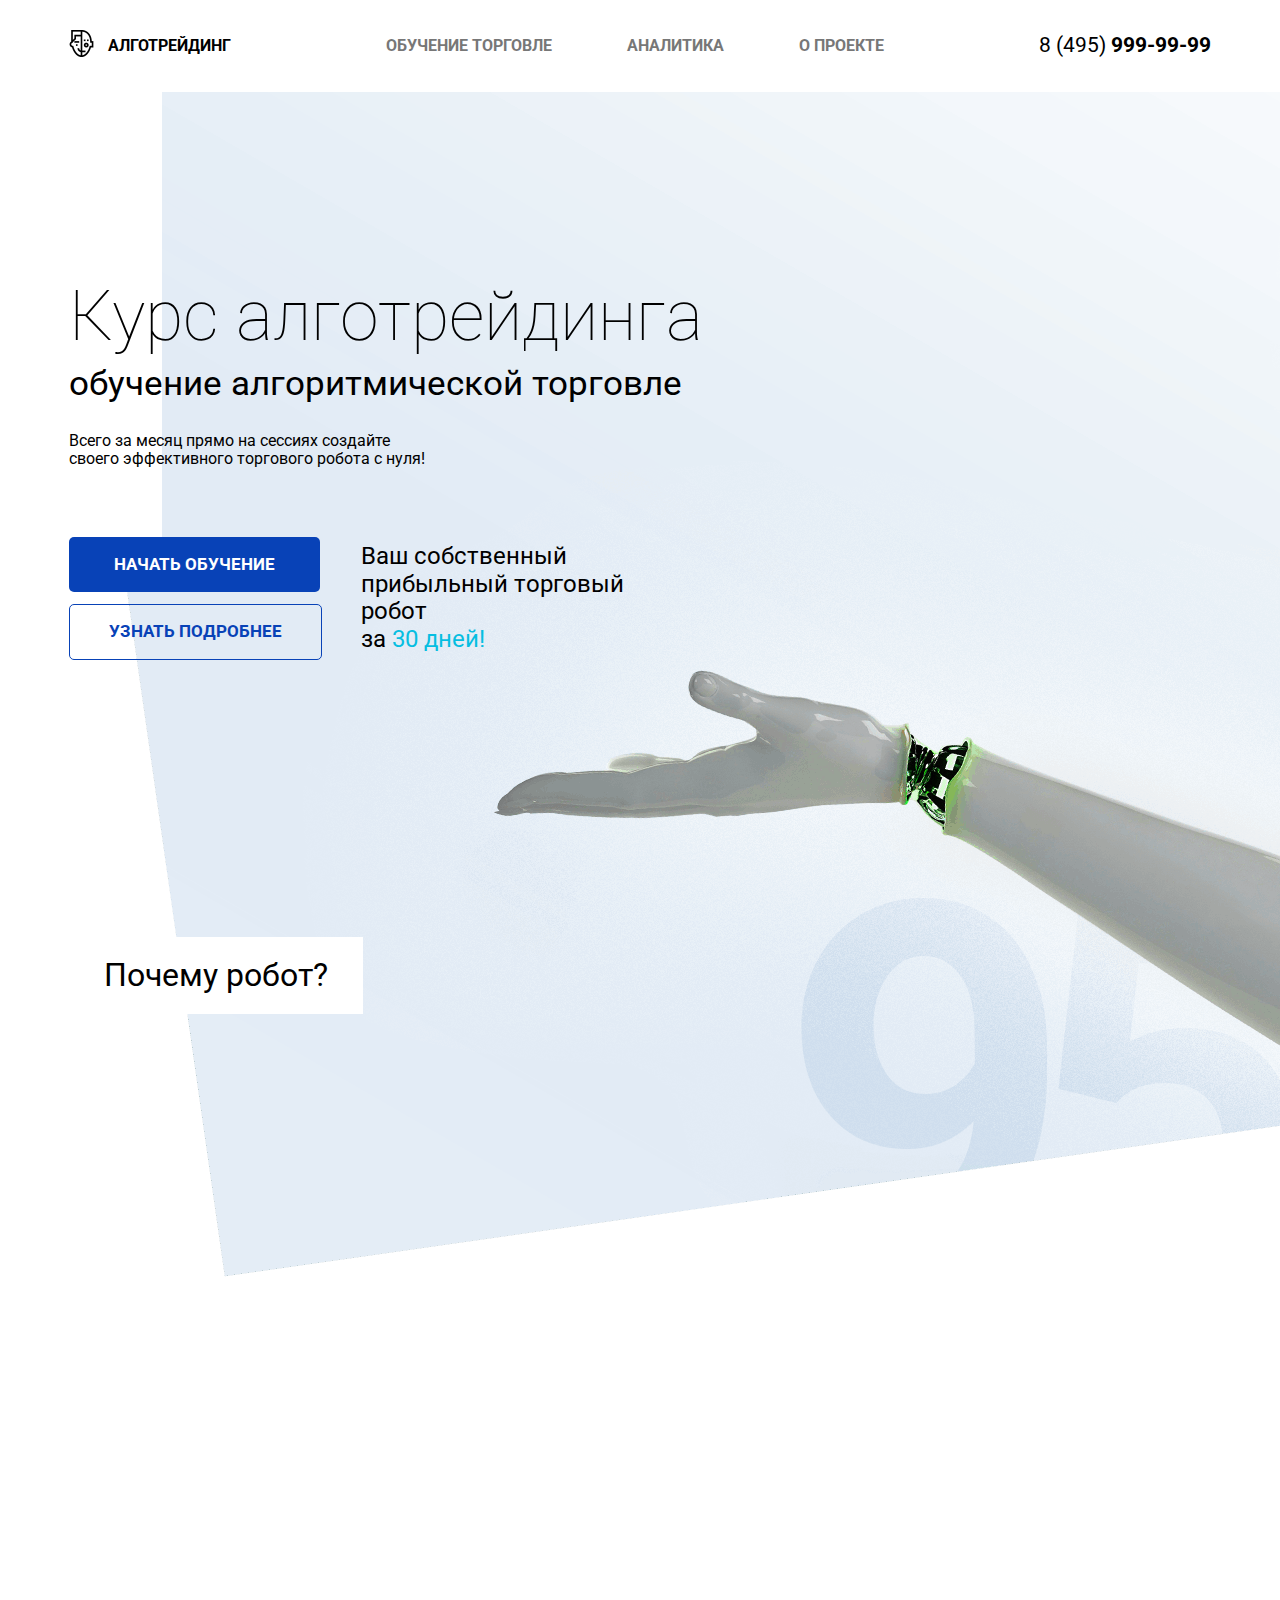
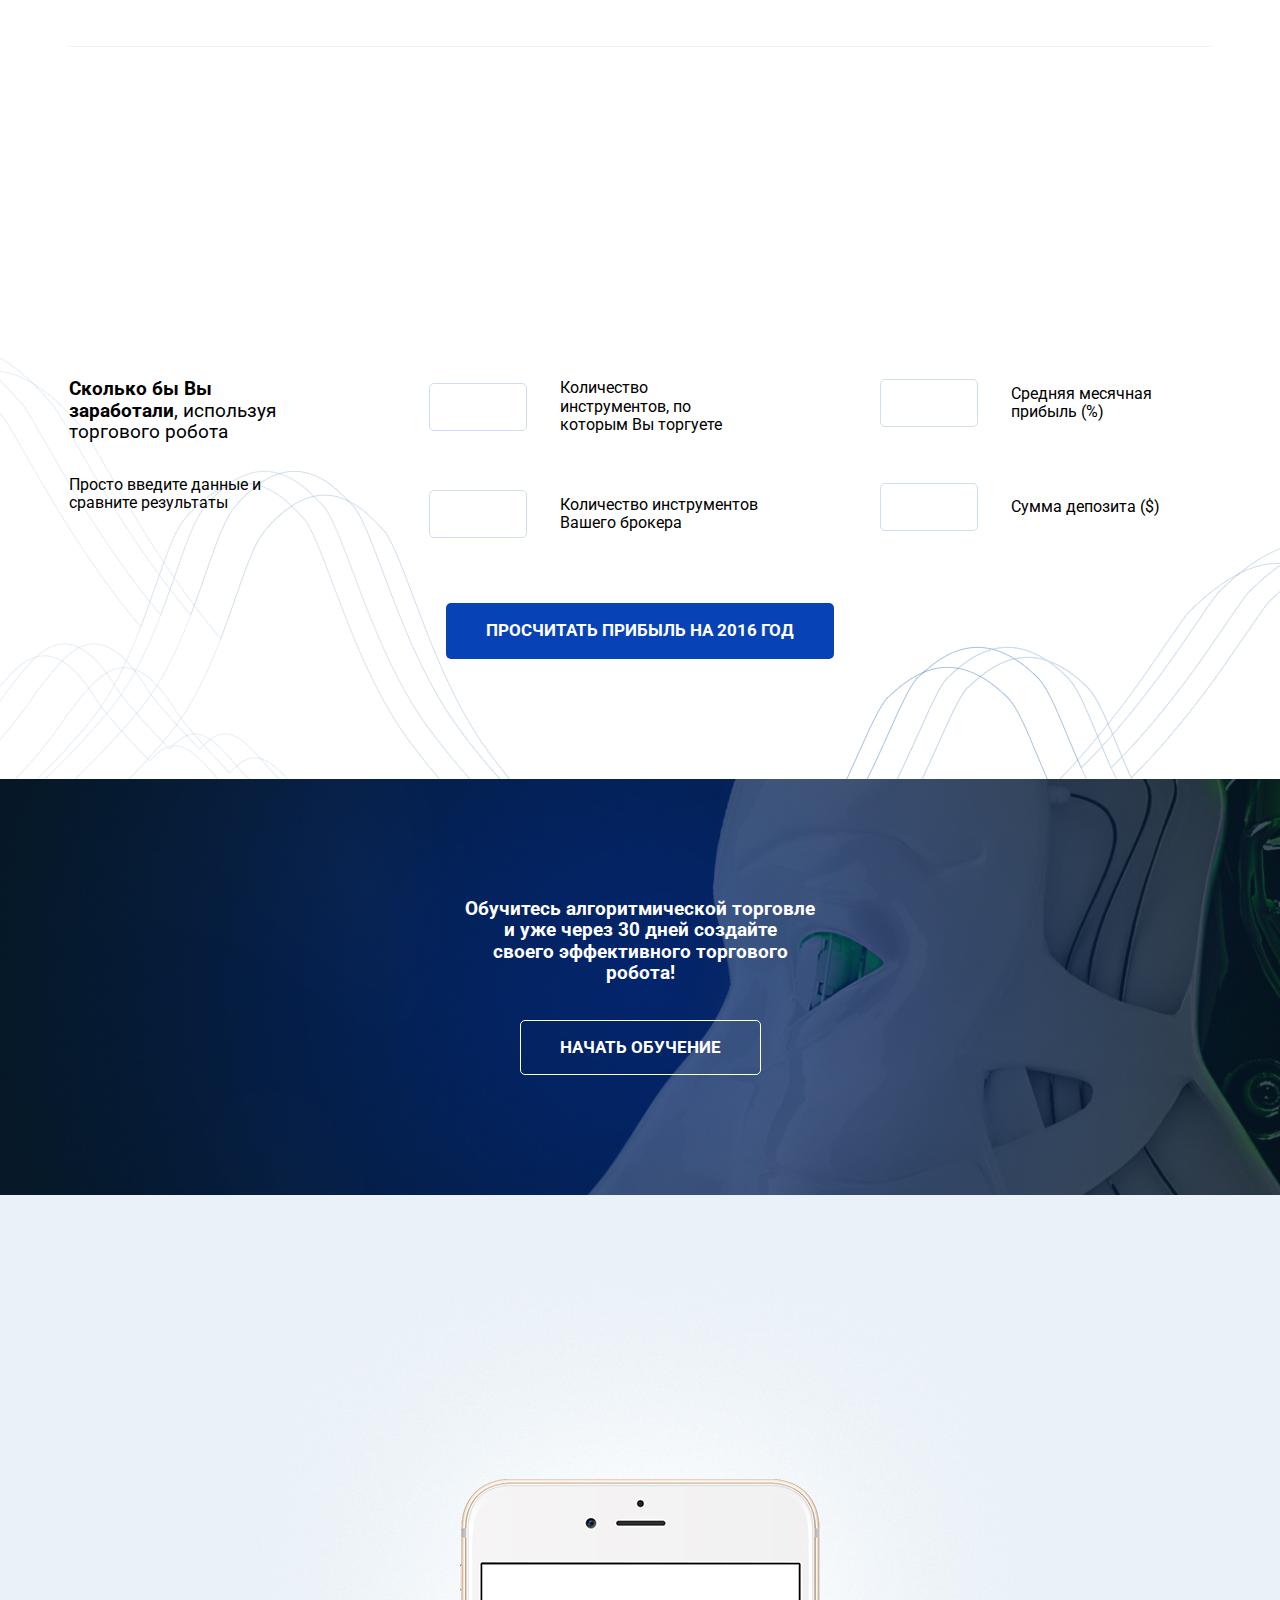
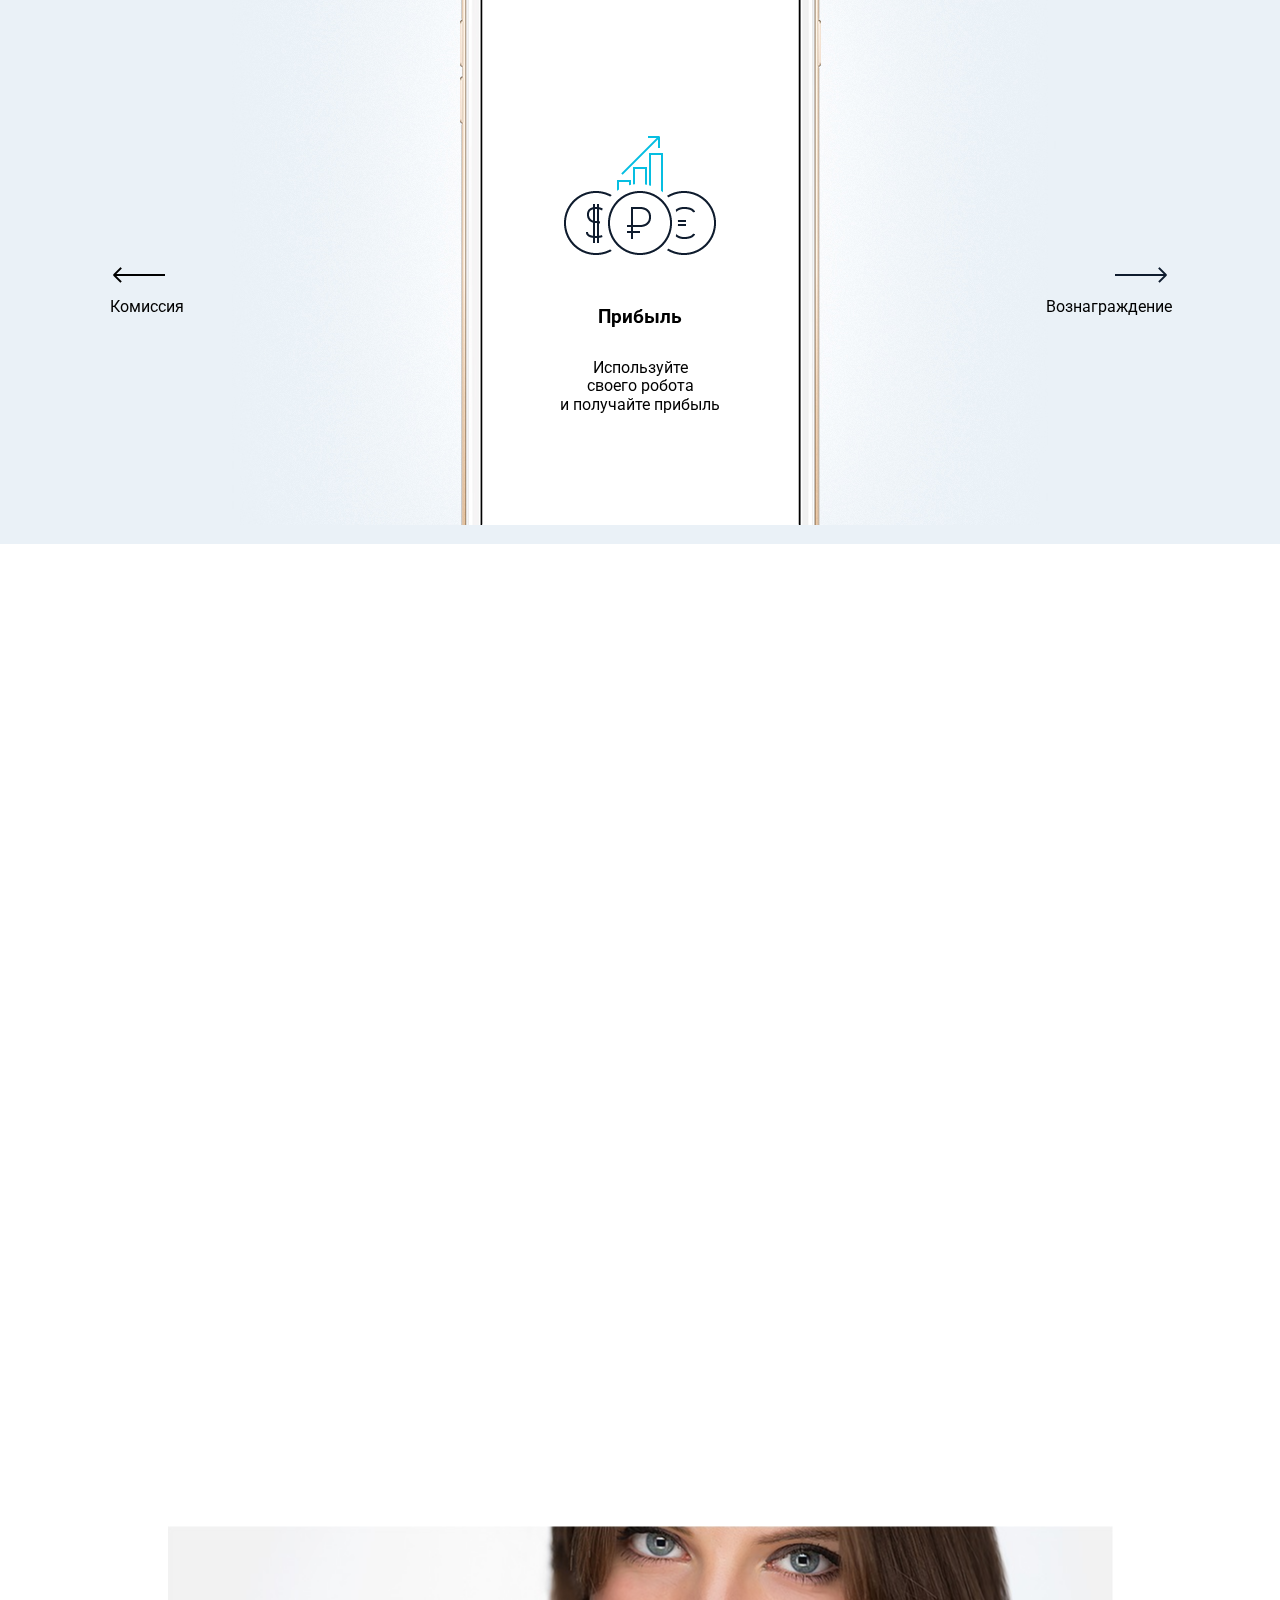
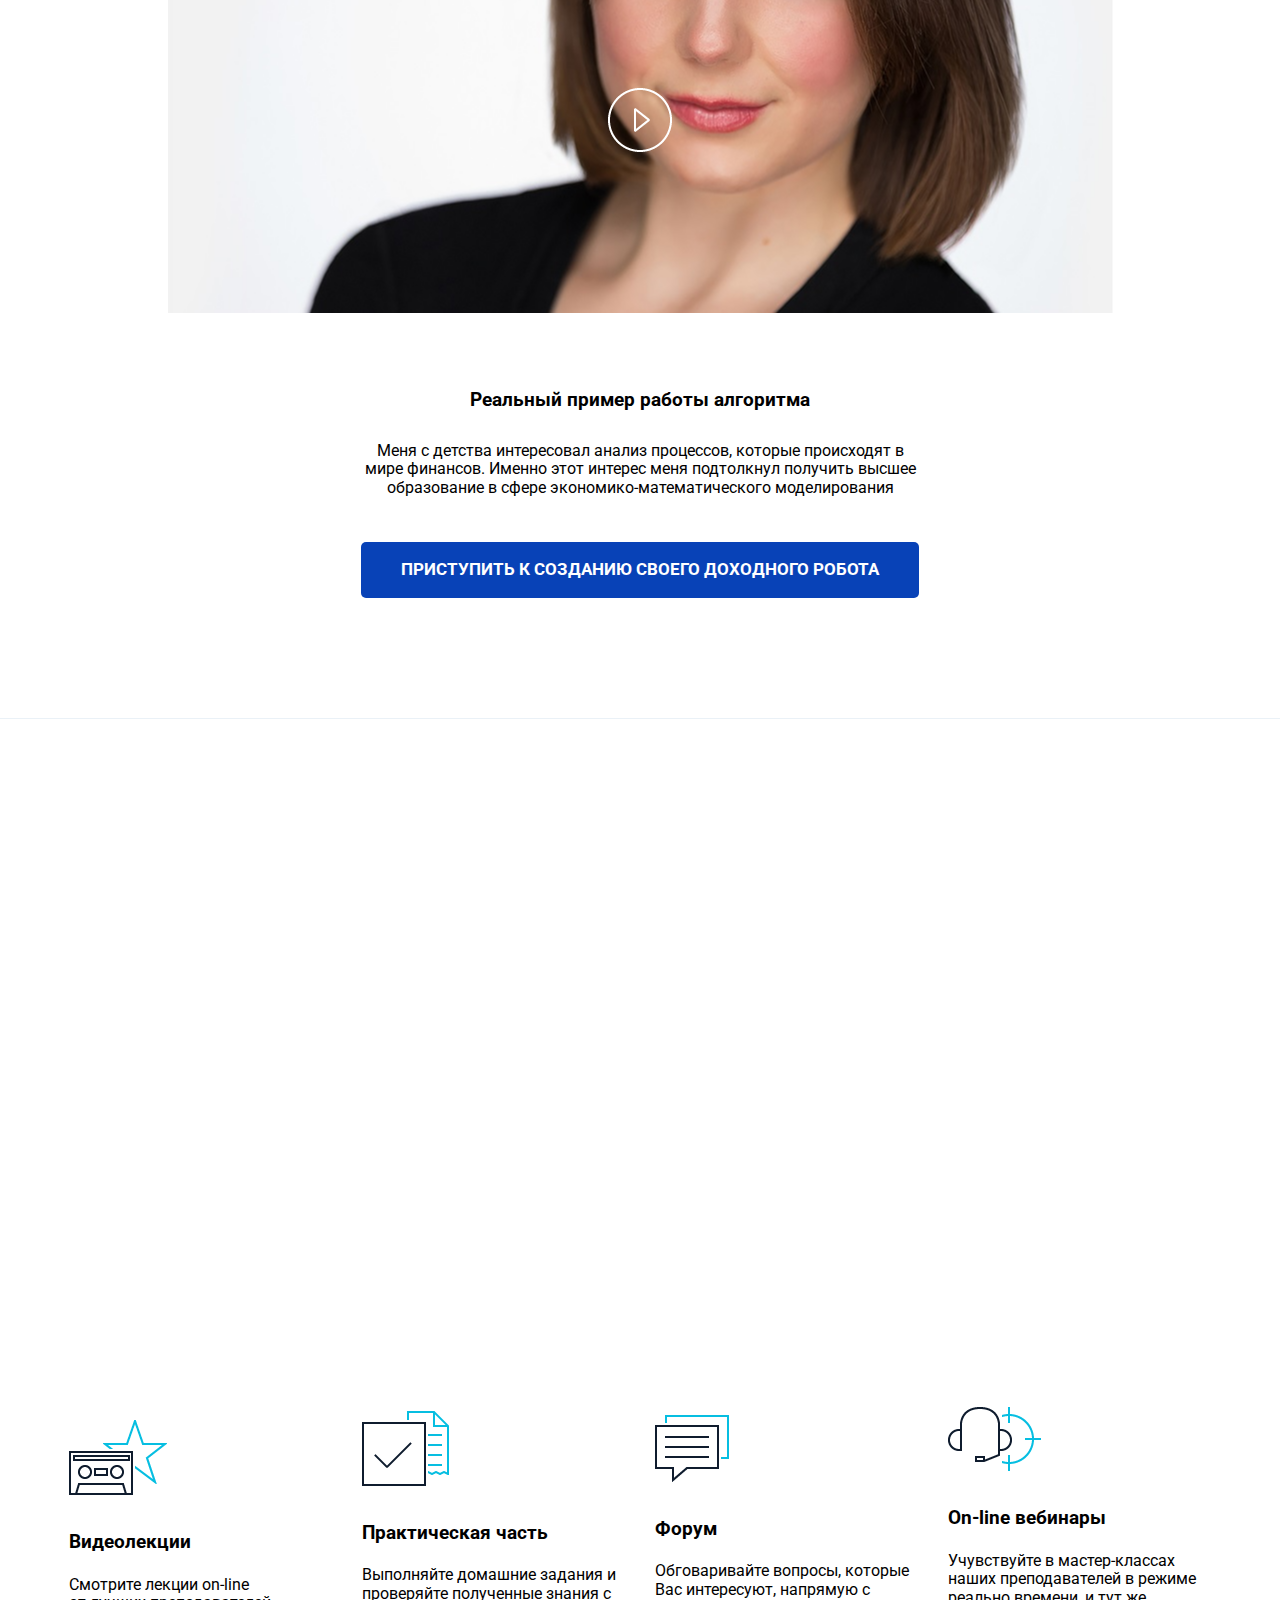
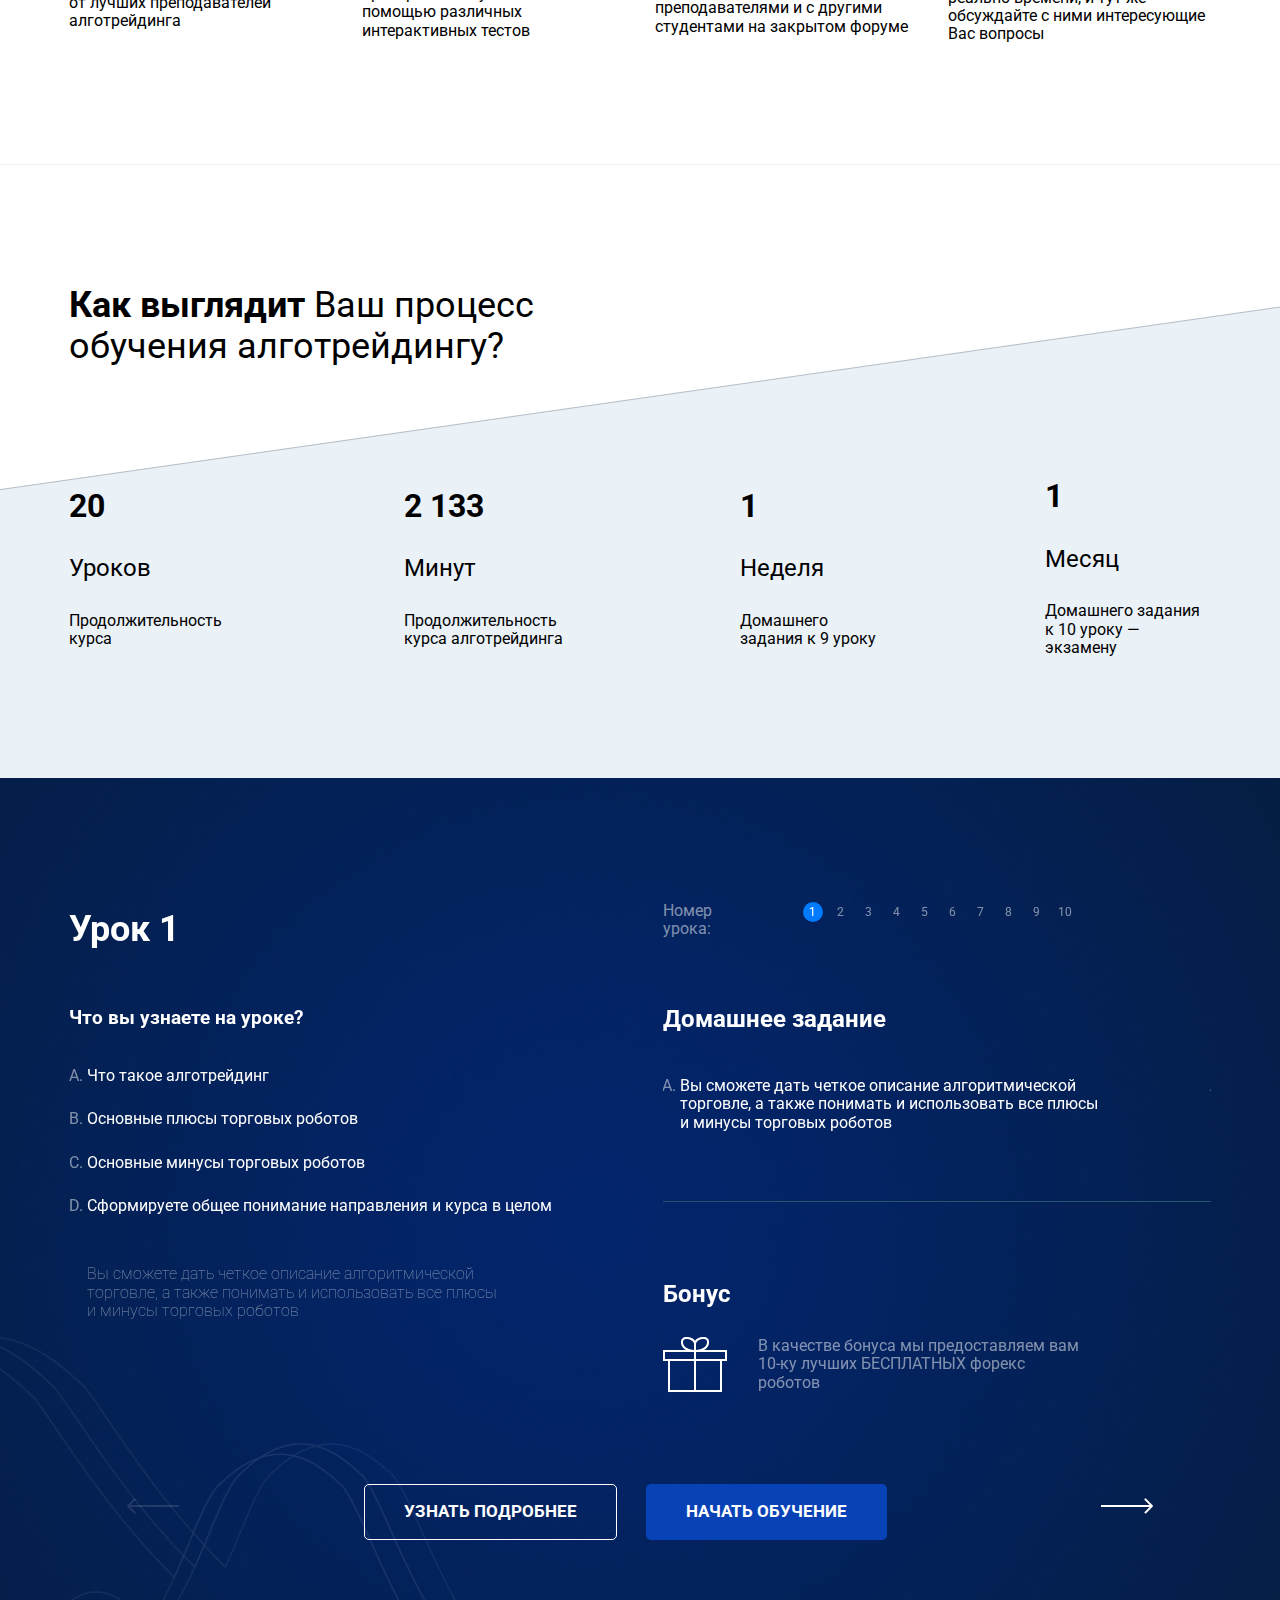
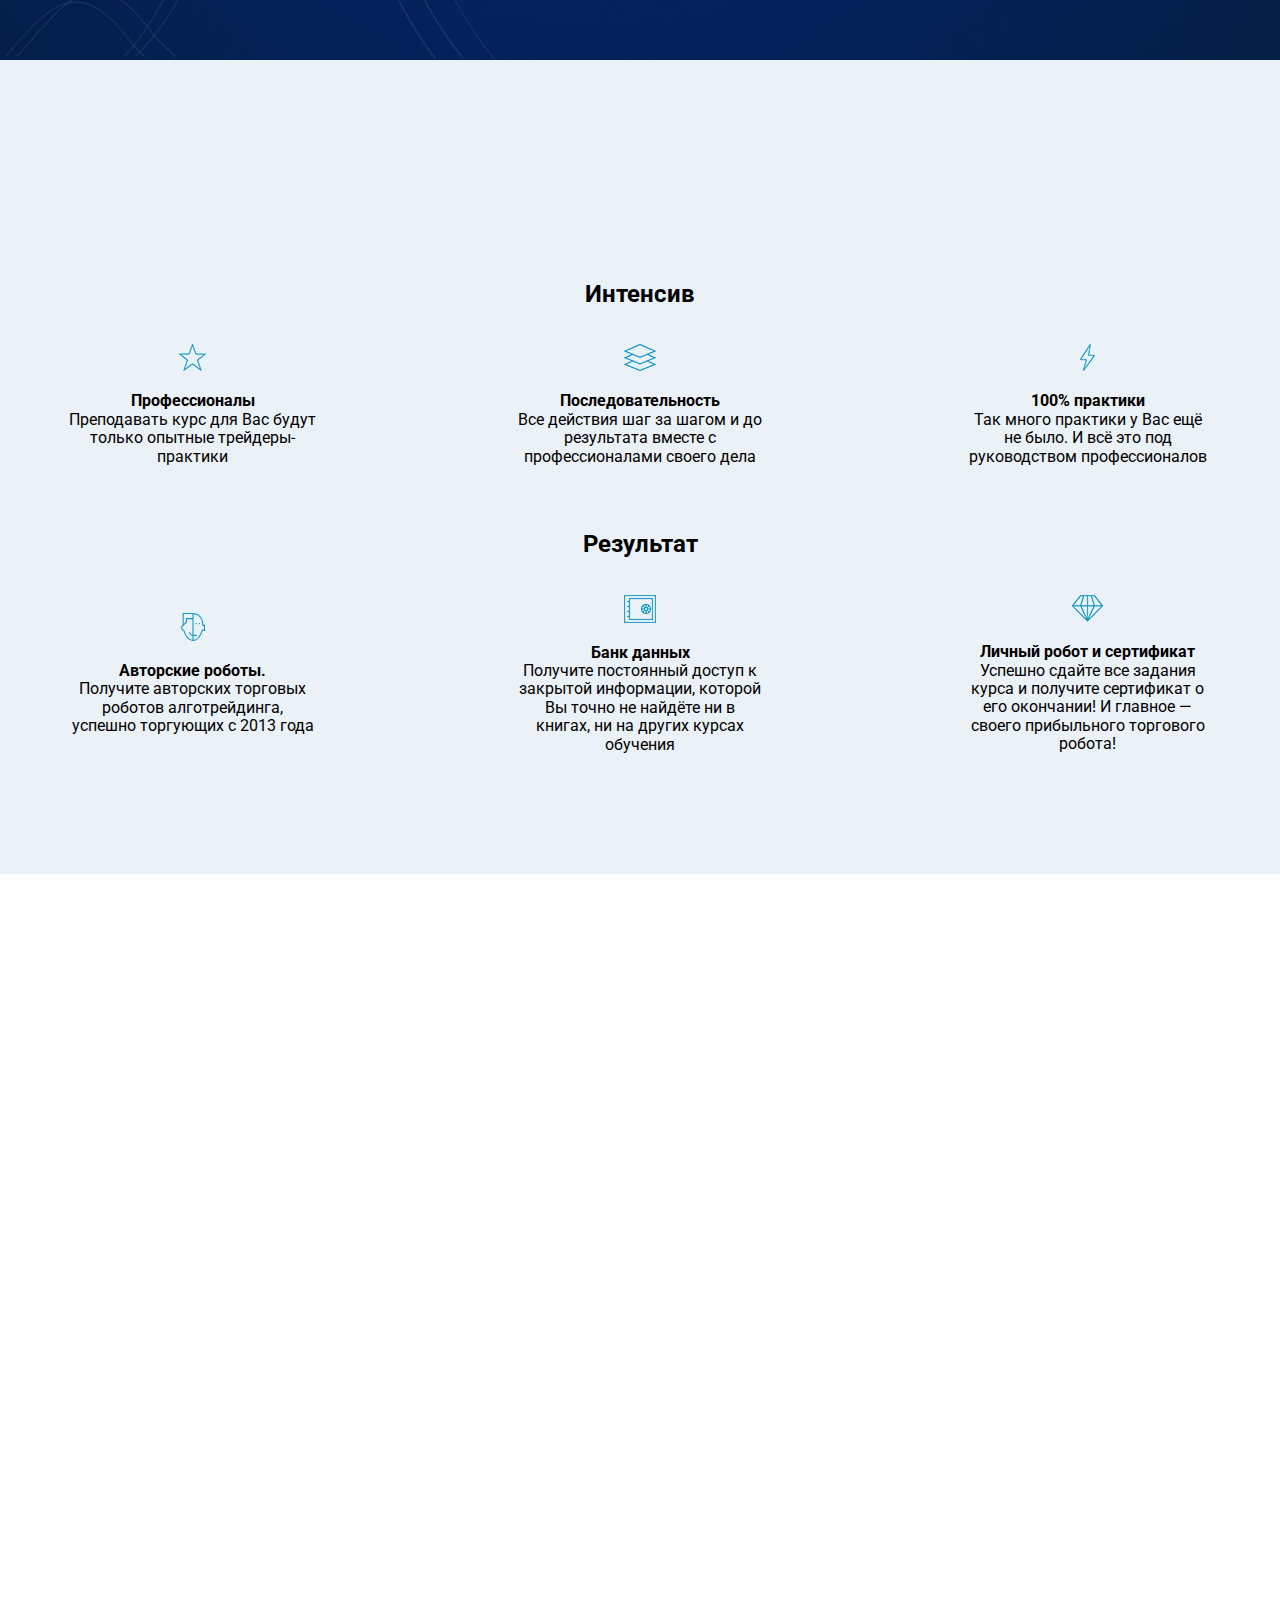
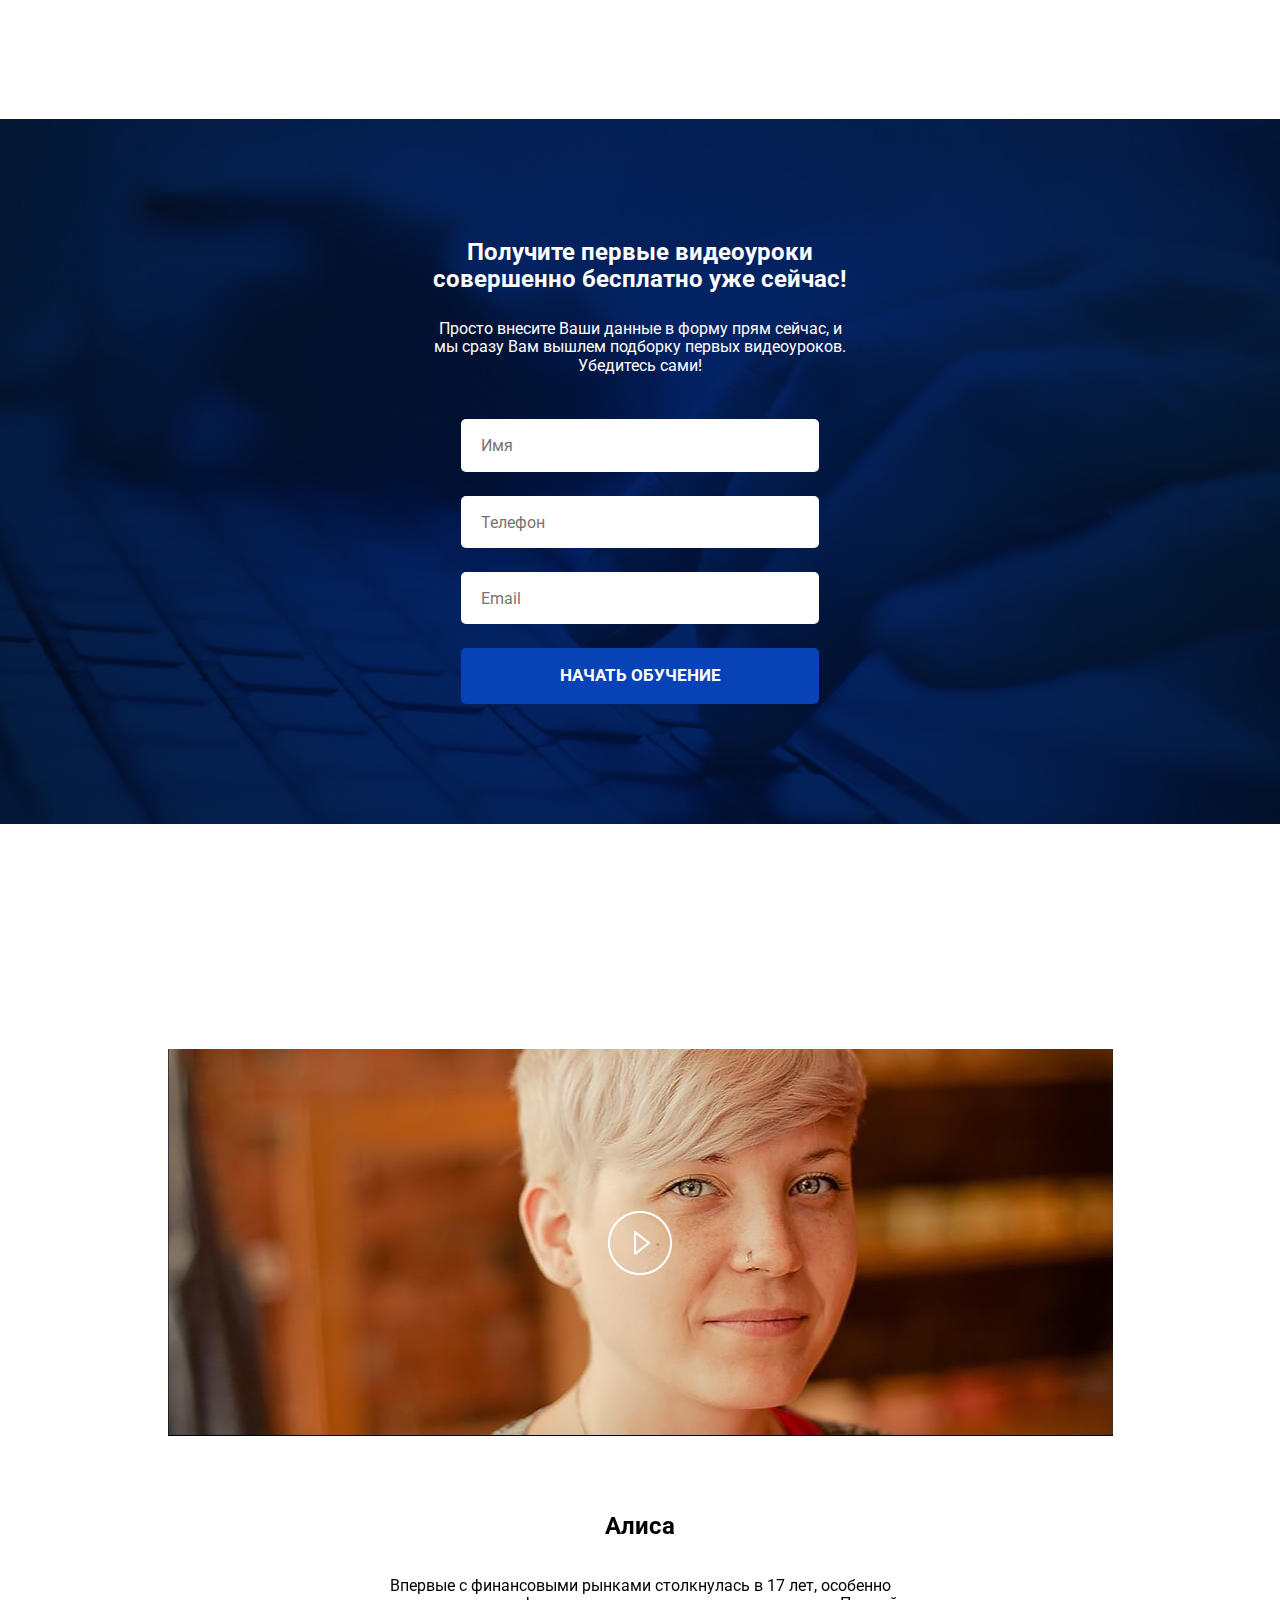
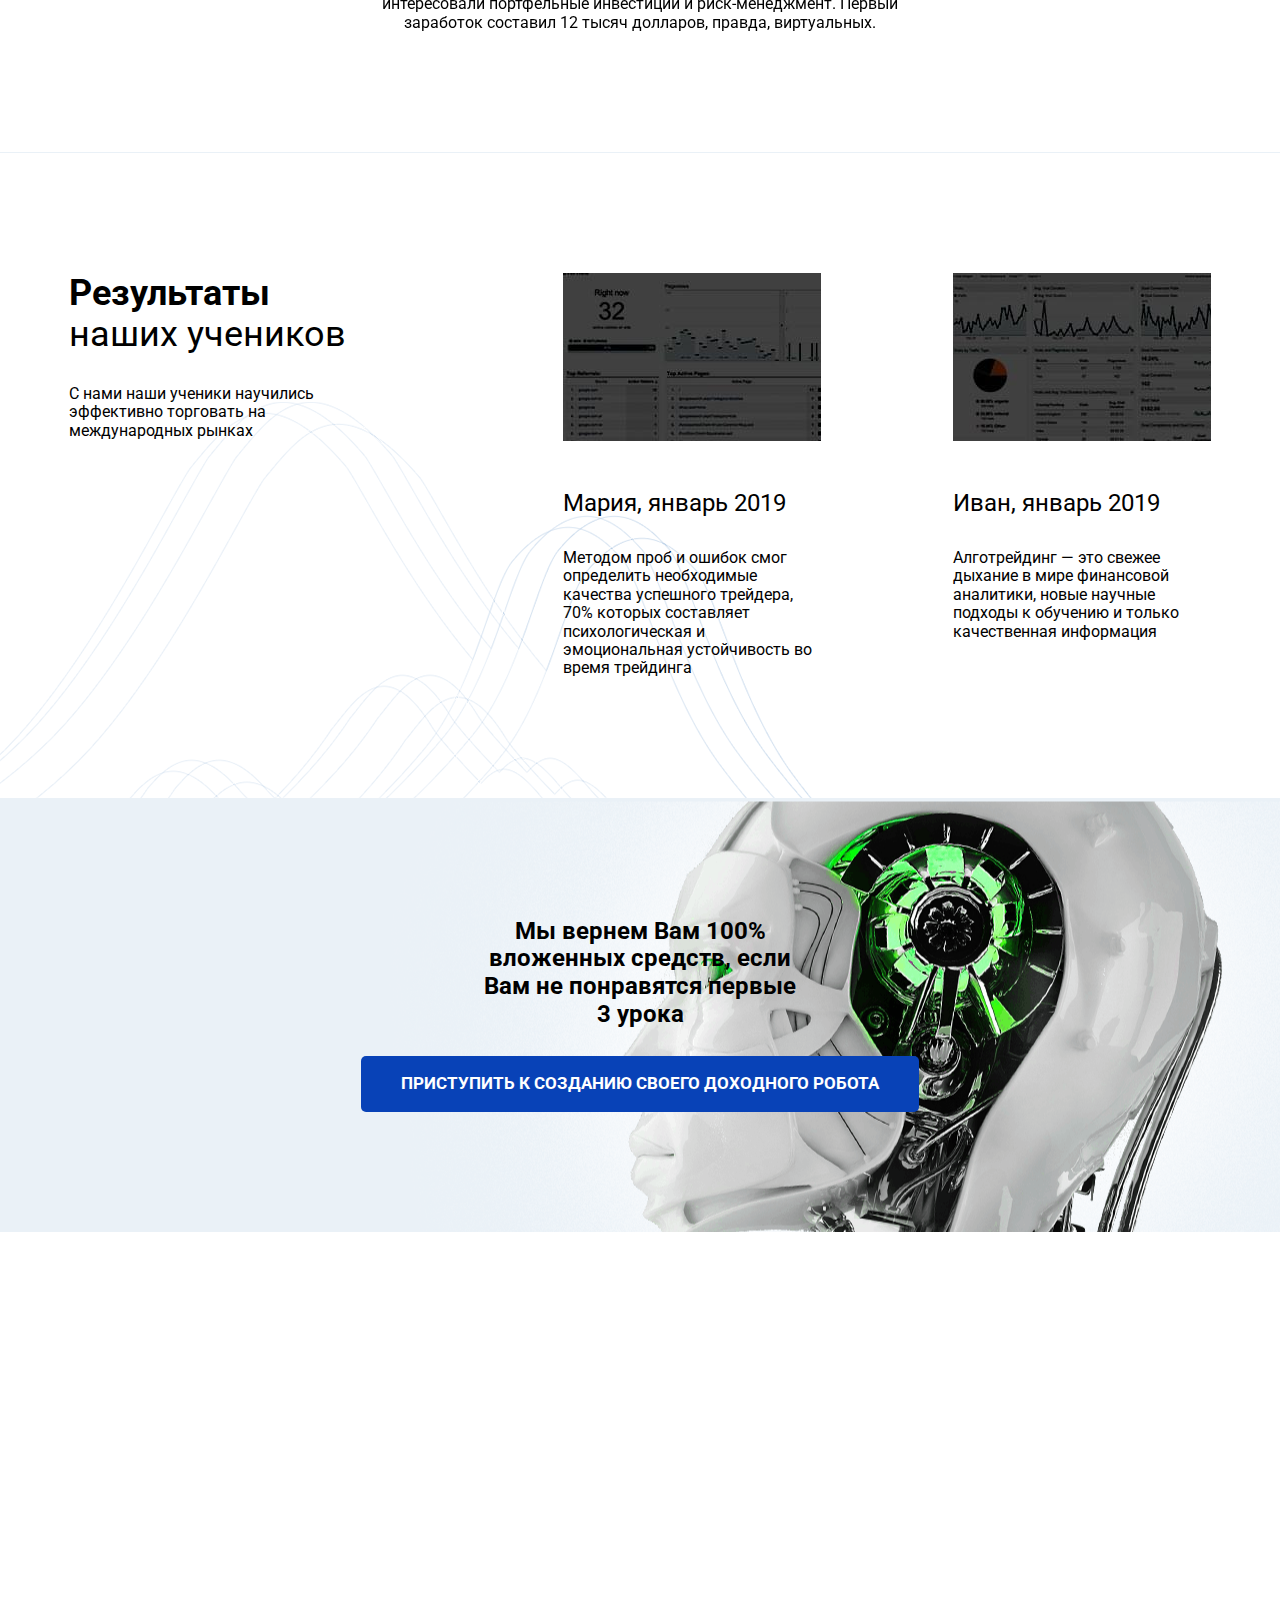
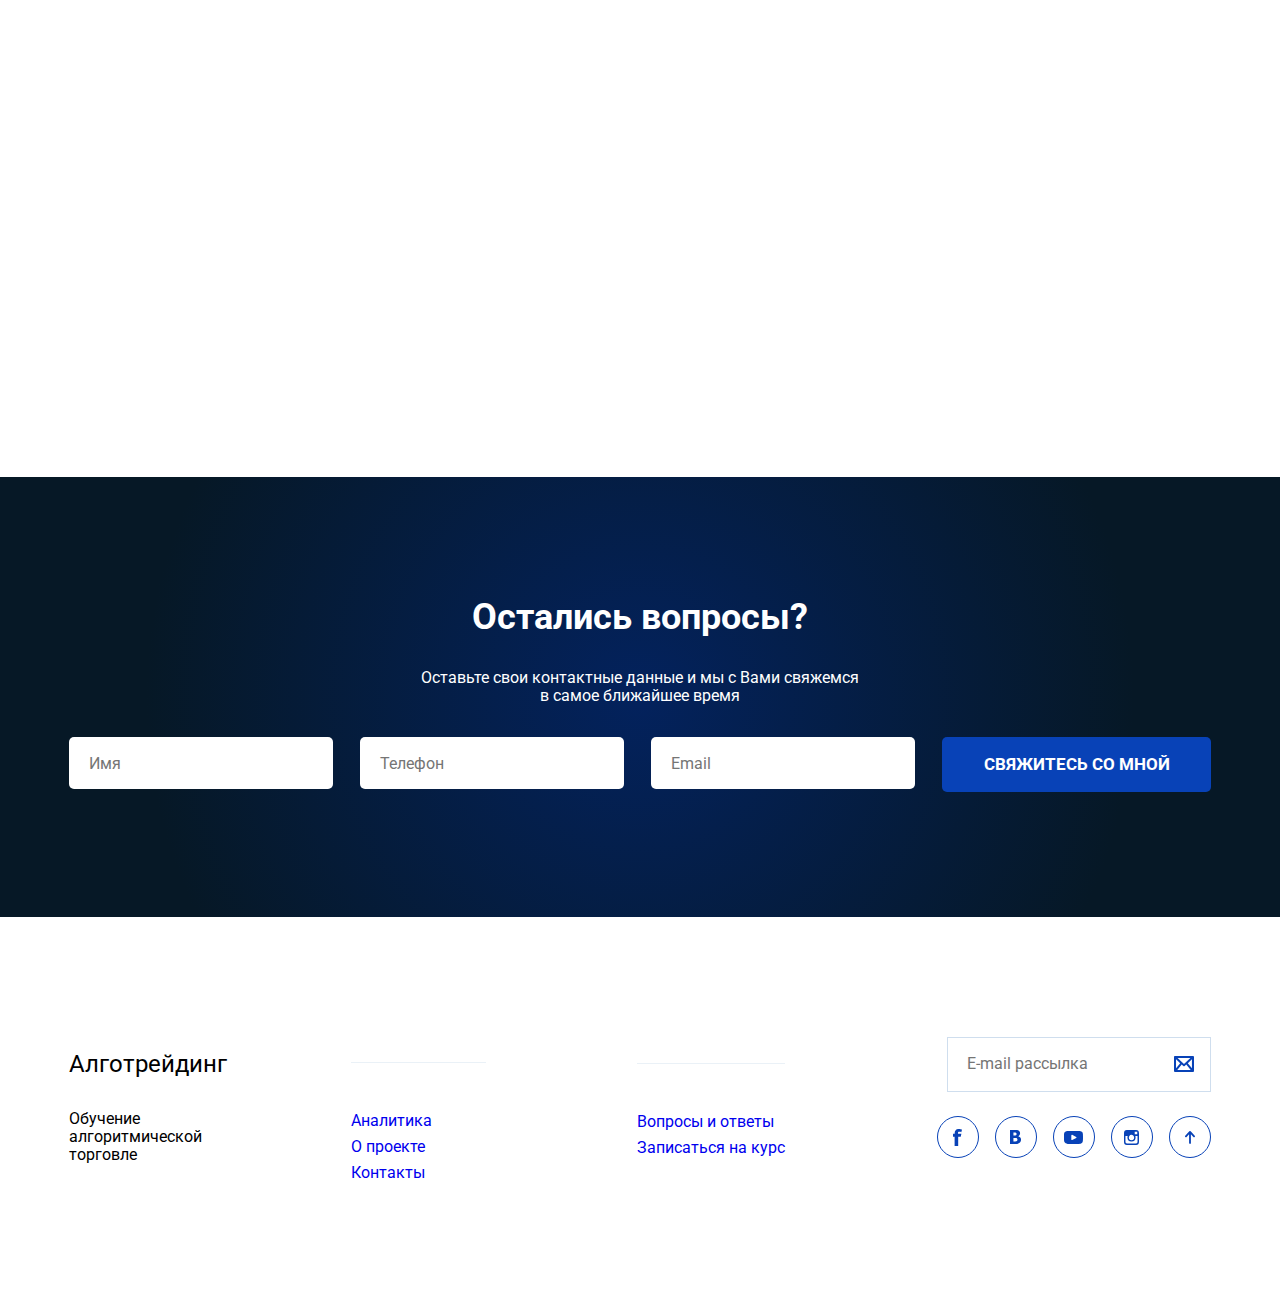
==== commit 33d80fd5: "feat: add animation and validation" ====
--- a/index.html
+++ b/index.html
@@ -9,6 +9,7 @@
     <link rel="preconnect" href="https://fonts.gstatic.com" crossorigin>
     <link href="https://fonts.googleapis.com/css2?family=Roboto:wght@300;700&display=swap" rel="stylesheet">
     <link rel="shortcut icon" href="./img/logo.png" type="image/x-icon">
+    <link rel="stylesheet" href="https://cdnjs.cloudflare.com/ajax/libs/animate.css/4.1.1/animate.min.css"/>
     <link rel="stylesheet" href="https://unpkg.com/swiper@8/swiper-bundle.min.css"/>
     <title>AlgoTrading</title>
 </head>
@@ -17,14 +18,14 @@
         <div class="container">
             <div class="menu">
                 <div class="logo menu__logo">
-                    <img src="./img/logo.png" alt="Лого" class="logo__img">
+                    <a href="index.html" class="logo__link"><img src="./img/logo.png" alt="Лого" class="logo__img"></a>
                     <p class="logo__text">алготрейдинг</p>
                 </div>
                 <!-- /.logo menu__logo -->
                 <div class="menu__nav">
-                    <a href="#" class="nav__item">Обучение торговле</a>
-                    <a href="#" class="nav__item">Аналитика</a>
-                    <a href="#" class="nav__item">О проекте</a>
+                    <a href="#format" class="nav__item">Обучение торговле</a>
+                    <a href="#results" class="nav__item">Аналитика</a>
+                    <a href="#steps" class="nav__item">О проекте</a>
                 </div>
                 <!-- /.menu__nav -->
                 <div class="contacts menu__contacts">
@@ -38,13 +39,14 @@
     </header>
     <!-- /.header -->
     <main>
+        <a id="button"></a>
         <section class="section hero">
             <div class="container">
                 <div class="hero__content">
-                    <h1 class="title hero__title">Курс алготрейдинга</h1>
-                    <h3 class="hero__subtitle">обучение алгоритмической торговле</h3>
+                    <h1 class="title hero__title wow animate__animated animate__fadeInLeft" data-wow-delay="0.1s">Курс алготрейдинга</h1>
+                    <h3 class="hero__subtitle wow animate__animated animate__fadeInLeft" data-wow-delay="0.3">обучение алгоритмической торговле</h3>
                     <p class="hero__desc">Всего за месяц прямо на сессиях создайте своего эффективного торгового робота с нуля!</p>
-                    <div class="hero__call">
+                    <div class="hero__call wow animate__animated animate__fadeInLeft" data-wow-delay="0.5s">
                         <div class="call__button">
                             <button class="button hero__button button--primary">Начать обучение</button>
                             <button class="button hero__button button--secondary">узнать подробнее</button>
@@ -58,20 +60,20 @@
                 <div class="hero-subcontent">
                     <div class="cards hero-subcontent__advantages">
                         <div class="row">
-                            <div class="card">
+                            <div class="card wow animate__animated animate__fadeInUp" data-wow-delay="0.1s">
                                 <h5 class="card-title">95 <span class="percent--strong">%</span></h5>
                                 <p class="card-subtitle">Увеличение прибыли на финансовых рынках</p>
                                 <p class="card-text">Отсутствие эмоций у робота позволяет в разы увеличить эффективность</p>
                                 </div>
                             <!-- /.card -->
-                            <div class="card">
+                            <div class="card wow animate__animated animate__fadeInUp" data-wow-delay="0.3s">
                                 <img src="./img/advantage-1.png" alt="Преимущество" class="card-img">
                                 <p class="card-subtitle card-subtitle--lighterW"><strong>Глубокий</strong>  анализ <br>
                                     и скорость</p>
                                 <p class="card-text">Полноценный анализ финансовых инструментов по разработанным математическим алгоритмам за доли секунд</p>
                                 </div>
                             <!-- /.card -->
-                            <div class="card">
+                            <div class="card wow animate__animated animate__fadeInUp" data-wow-delay="0.5s">
                                 <img src="./img/advantage-2.png" alt="Преимущество" class="card-img card-img--last">
                                 <p class="card-subtitle card-subtitle--lighterW"><strong>Максимальный</strong>
                                     инструментарий</p>
@@ -90,7 +92,7 @@
         <!-- /.hero -->
         <section class="section creation">
             <div class="container">
-                <div class="section-title">
+                <div class="section-title wow animate__animated animate__fadeIn" data-wow-delay="0.1s">
                     <h2 class="section-title__heading">Создайте своего <br> авторского торгового робота</h2>
                     <p class="section-title__subtitle">получайте прибыль даже с нулевыми знаниями в сфере алгоритмической торговли</p>
                 </div>
@@ -152,7 +154,7 @@
         <!-- /.creation-learning -->
         <section class="section benefits">
             <div class="container">
-                <h2 class="section-title__heading"><strong>Какие выгоды </strong> я получу<br> от создания своего робота?</h2>
+                <h2 class="section-title__heading wow animate__animated animate__fadeIn" data-wow-delay="0.1s""><strong>Какие выгоды </strong> я получу<br> от создания своего робота?</h2>
                 <div class="benefits-swiper">
                     <!-- Slider main container -->
                     <div class="swiper swiper-benefits">
@@ -198,19 +200,19 @@
             <!-- /.container -->
         </section>
         <!-- /.section benefits -->
-        <section class="section steps">
-            <div class="container">
-                <div class="section-title">
+        <section id="steps" class="section steps">
+            <div class="container">
+                <div class="section-title wow animate__animated animate__fadeIn" data-wow-delay="0.1s">
                     <h2 class="section-title__heading"><strong>Всё</strong> очень просто</h2>
                     <p class="section-title__subtitle">Никаких лишних движений во время обучения. Мы с Вами будем чётко следовать по разработанной нами карте обучения.</p>
                 </div>
                 <!-- /.section-title -->
                 <ul class="stpes-list">
-                    <li class="steps-list__item">Создание робота</li>
-                    <li class="steps-list__item">Внедрение</li>
-                    <li class="steps-list__item">Оптимизация</li>
-                    <li class="steps-list__item">Запуск</li>
-                    <li class="steps-list__item">Прибыль</li>
+                    <li class="steps-list__item wow animate__animated animate__fadeInLeft" data-wow-delay="0.1s">Создание робота</li>
+                    <li class="steps-list__item wow animate__animated animate__fadeInLeft" data-wow-delay="0.3s">Внедрение</li>
+                    <li class="steps-list__item wow animate__animated animate__fadeInLeft" data-wow-delay="0.5s">Оптимизация</li>
+                    <li class="steps-list__item wow animate__animated animate__fadeInLeft" data-wow-delay="0.8s">Запуск</li>
+                    <li class="steps-list__item wow animate__animated animate__fadeInLeft" data-wow-delay="1.1s">Прибыль</li>
                 </ul>
                 <!-- /.stpes-list -->
                 <div class="steps__video video">
@@ -227,15 +229,15 @@
             <!-- /.container -->
         </section>
         <!-- /.section steps -->
-        <section class="section format">
+        <section id="format" class="section format">
             <div class="container">
                 <div class="section-title">
-                    <h2 class="section-title__heading">Формат обучения</h2>
+                    <h2 class="section-title__heading wow animate__animated animate__fadeIn" data-wow-delay="0.1s"">Формат обучения</h2>
                 </div>
                 <!-- /.section-title -->
                 <div class="row cards">
                     <div class="col-50">
-                        <div class="format-card format-card__test">
+                        <div class="format-card format-card__test wow animate__animated animate__fadeInLeft" data-wow-delay="0.1s">
                             <h3 class="format-card__title">Тестирование алгоритмов</h3>
                             <p class="format-card__text">Форвардное и стрессовое тестирование торговых роботов на практике</p>
                         </div>
@@ -243,7 +245,7 @@
                     </div>
                     <!-- /.col-50 -->
                     <div class="col">
-                        <div class="format-card format-card__help">
+                        <div class="format-card format-card__help wow animate__animated animate__fadeInRight" data-wow-delay="0.1s">
                             <h3 class="format-card__title">Помощь преподавателей</h3>
                             <p class="format-card__text">Ученик всегда может обратиться к наставнику с вопросом и получить точный, своевременный ответ</p>
                         </div>
@@ -283,7 +285,7 @@
             <!-- /.container -->
         </section>
         <!-- /.section format -->
-        <section class="section view">
+        <section id="view" class="section view">
             <div class="container">
                 <div class="section-title--left">
                     <h2 class="section-title__heading"><strong>Как выглядит</strong> Ваш процесс обучения алготрейдингу?</h2>
@@ -695,7 +697,7 @@
         <!-- /.section lessons -->
         <section class="section advantage">
             <div class="container">
-                <div class="section-title">
+                <div class="section-title wow animate__animated animate__fadeIn" data-wow-delay="0.1s">
                     <h2 class="section-title__heading">Преимущества курса</h2>
                 </div>
                 <!-- /.section-title -->
@@ -726,7 +728,7 @@
                     <p class="section-title__subtitle">Результат</p>  
                     <div class="advantage-list__container">
                         <div class="advantage-list__item">
-                            <img src="./img/adrobot.svg" alt="Звезда" class="advantage-list__img">
+                            <img src="./img/robot1.svg" alt="Звезда" class="advantage-list__img">
                             <h3 class="advantage-list__title">Авторские роботы.</h3>
                             <p class="advantage-list__text">Получите авторских торговых роботов алготрейдинга, успешно торгующих с 2013 года</p>
                         </div>
@@ -753,14 +755,14 @@
         <!-- /.section advantage -->
         <section class="section prices">
             <div class="container">
-                <div class="section-title">
+                <div class="section-title wow animate__animated animate__fadeIn" data-wow-delay="0.1s">
                     <h2 class="section-title__heading"><strong>Сколько</strong>  стоит обучение?</h2>
                     <p class="section-title__subtitle">Станьте частью алготрейдинга прямо сейчас <br> и всего за месяц прямо на сессиях создайте своего эффективного торгового робота с нуля!</p>
                 </div>
                 <!-- /.section-title -->
                 <div class="row">
                     <div class="col-30">
-                        <div class="prices-list__item">
+                        <div class="prices-list__item wow animate__animated animate__fadeInUp" data-wow-delay="0.1s">
                             <h3 class="prices-list__title">Gold</h3>
                             <span class="prices-list__price">$297</span>
                             <ul class="prices-text">
@@ -776,7 +778,7 @@
                     </div>
                     <!-- /.col-30 -->
                     <div class="col-30">
-                        <div class="prices-list__item">
+                        <div class="prices-list__item wow animate__animated animate__fadeInUp" data-wow-delay="0.3s">
                             <h3 class="prices-list__title">Premium</h3>
                             <span class="prices-list__price">$497</span>
                             <ul class="prices-text">
@@ -791,7 +793,7 @@
                     </div>
                     <!-- /.col-30 -->
                     <div class="col-30">
-                        <div class="prices-list__item">
+                        <div class="prices-list__item wow animate__animated animate__fadeInUp" data-wow-delay="0.5s">
                             <h3 class="prices-list__title">VIP</h3>
                             <span class="prices-list__price">$997</span>
                             <ul class="prices-text">
@@ -818,9 +820,18 @@
             </div>
             <!-- /.section-title -->
             <form action="#" class="form learning-form__form">
-                <input type="text" class="input learning-form__input" id="user-name" placeholder="Имя">
-                <input type="tel" class="input learning-form__input" id="user-phone" placeholder="Телефон">
-                <input type="email" class="input learning-form__input" id="user-mail" placeholder="Email">
+                <div class="input-group learning-form-input-group">
+                    <input type="text" name="userName" class="input learning-form__input" id="user-name" placeholder="Имя">
+                </div>
+                <!-- /.input-group learning-input-group -->
+                <div class="input-group learning-form-input-group">
+                    <input type="tel" name="userPhone" class="input learning-form__input" id="user-phone" placeholder="Телефон">
+                </div>
+                <!-- /.input-group learning-input-group -->
+                <div class="input-group learning-form-input-group">
+                    <input type="email" name="userEmail" class="input learning-form__input" id="user-mail" placeholder="Email">
+                </div>
+                <!-- /.input-group learning-input-group -->
                 <button class="button button--primary learning-form__button">Начать обучение</button> 
             </form>
             <!-- /.form learning-form__form -->
@@ -828,7 +839,7 @@
         <!-- /.section learning-form -->
         <section class="section feedback">
             <div class="container">
-                <div class="section-title">
+                <div class="section-title wow animate__animated animate__fadeIn" data-wow-delay="0.1s"">
                     <h2 class="section-title__heading"><strong>Отзывы</strong> наших учеников</h2>
                 </div>
                 <!-- /.section-title -->
@@ -898,7 +909,7 @@
             <!-- /.container -->
         </section>
         <!-- /.section feedback -->
-        <section class="section results">
+        <section id="results" class="section results">
             <div class="container">
                 <div class="results-container">
                     <div class="col">
@@ -943,14 +954,14 @@
         <!-- /.section cashback -->
         <section class="section prices">
             <div class="container">
-                <div class="section-title">
+                <div class="section-title wow animate__animated animate__fadeIn" data-wow-delay="0.1s">
                     <h2 class="section-title__heading"><strong>Сколько</strong>  стоит обучение?</h2>
                     <p class="section-title__subtitle">Станьте частью алготрейдинга прямо сейчас <br> и всего за месяц прямо на сессиях создайте своего эффективного торгового робота с нуля!</p>
                 </div>
                 <!-- /.section-title -->
                 <div class="row">
                     <div class="col-30">
-                        <div class="prices-list__item">
+                        <div class="prices-list__item wow animate__animated animate__fadeInUp" data-wow-delay="0.1s">
                             <h3 class="prices-list__title">Gold</h3>
                             <span class="prices-list__price">$297</span>
                             <ul class="prices-text">
@@ -966,7 +977,7 @@
                     </div>
                     <!-- /.col-30 -->
                     <div class="col-30">
-                        <div class="prices-list__item">
+                        <div class="prices-list__item wow animate__animated animate__fadeInUp" data-wow-delay="0.3s">
                             <h3 class="prices-list__title">Premium</h3>
                             <span class="prices-list__price">$497</span>
                             <ul class="prices-text">
@@ -981,7 +992,7 @@
                     </div>
                     <!-- /.col-30 -->
                     <div class="col-30">
-                        <div class="prices-list__item">
+                        <div class="prices-list__item wow animate__animated animate__fadeInUp" data-wow-delay="0.5s">
                             <h3 class="prices-list__title">VIP</h3>
                             <span class="prices-list__price">$997</span>
                             <ul class="prices-text">
@@ -1009,9 +1020,18 @@
                 </div>
                 <!-- /.section-title -->
                 <form action="#" class="form questions-form__form">
-                    <input type="text" class="input learning-form__input" id="question-user-name" placeholder="Имя">
-                    <input type="tel" class="input learning-form__input" id="question-user-phone" placeholder="Телефон">
-                    <input type="email" class="input learning-form__input" id="question-user-mail" placeholder="Email">
+                    <div class="input group questions-form-group">
+                        <input type="text" name="userName" class="input learning-form__input" id="question-user-name" placeholder="Имя">
+                    </div>
+                    <!-- /.input group questions-form-group -->
+                    <div class="input group questions-form-group">
+                        <input type="tel" name="userPhone" class="input learning-form__input" id="question-user-phone" placeholder="Телефон">
+                    </div>
+                    <!-- /.input group questions-form-group -->
+                    <div class="input group questions-form-group">
+                        <input type="email" name="userEmail" class="input learning-form__input" id="question-user-mail" placeholder="Email">
+                    </div>
+                    <!-- /.input group questions-form-group -->
                     <button class="button button--primary learning-form__button">Свяжитесь со мной</button> 
                 </form>
                 <!-- /.form learning-form__form -->
@@ -1024,7 +1044,7 @@
         <div class="container">
             <div class="row footer-upper">
                 <h2 class="footer-upper__title">Алготрейдинг</h2>
-                <input type="email" class="footer-upper__email" placeholder="E-mail рассылка">
+                <input type="email" name="userEmail" class="footer-upper__email" placeholder="E-mail рассылка">
             </div>
             <!-- /.row footer-upper-->
             <div class="row footer-below">
@@ -1055,6 +1075,8 @@
     </footer>
     <script src="https://code.jquery.com/jquery-3.6.0.min.js"></script>
     <script src="https://unpkg.com/swiper@8/swiper-bundle.min.js"></script>
+    <script src="js/wow.min.js"></script>
+    <script src="js/jquery.validate.min.js"></script>
     <script src="js/main.js"></script>
 </body>
 </html>--- a/css/style.css
+++ b/css/style.css
@@ -350,6 +350,7 @@
 html {
   font-family: 'Roboto', serif;
   font-size: 1rem;
+  scroll-behavior: smooth;
 }
 
 .container {
@@ -492,6 +493,50 @@
   position: relative;
   margin: auto;
   z-index: 99;
+}
+
+#button {
+  display: inline-block;
+  background: white url("../img/arrow-up.svg") no-repeat center;
+  width: 50px;
+  height: 50px;
+  text-align: center;
+  border: 1px solid #0842b7;
+  border-radius: 50%;
+  position: fixed;
+  bottom: 30px;
+  right: 30px;
+  -webkit-transition: background-color 0.3s, opacity 0.5s, visibility 0.5s;
+  transition: background-color 0.3s, opacity 0.5s, visibility 0.5s;
+  opacity: 0;
+  visibility: hidden;
+  z-index: 1000;
+}
+
+#button::after {
+  content: '';
+  color: #fff;
+}
+
+#button:hover {
+  cursor: pointer;
+  background-color: #21d7f9;
+}
+
+#button.show {
+  opacity: 1;
+  visibility: visible;
+}
+
+label.invalid {
+  display: -webkit-box;
+  display: -ms-flexbox;
+  display: flex;
+  color: #06BEE1;
+}
+
+input.invalid {
+  border: 3px solid #06BEE1;
 }
 
 .header {
@@ -1461,12 +1506,13 @@
   -webkit-box-pack: center;
       -ms-flex-pack: center;
           justify-content: center;
-  -webkit-box-align: center;
-      -ms-flex-align: center;
-          align-items: center;
   max-width: 22.375rem;
   width: 100%;
   margin: auto;
+}
+
+.learning-form-input-group {
+  margin-bottom: 1rem;
 }
 
 .learning-form__input {
@@ -1476,7 +1522,7 @@
   padding-bottom: 1rem;
   border-radius: 5px;
   border: none;
-  margin-bottom: 1.5rem;
+  margin-bottom: 0.5rem;
 }
 
 .learning-form__button {
@@ -1608,8 +1654,7 @@
 }
 
 .questions .learning-form__input {
-  max-width: 16.5rem;
-  width: 100%;
+  width: 16.5rem;
 }
 
 .questions .learning-form__button {
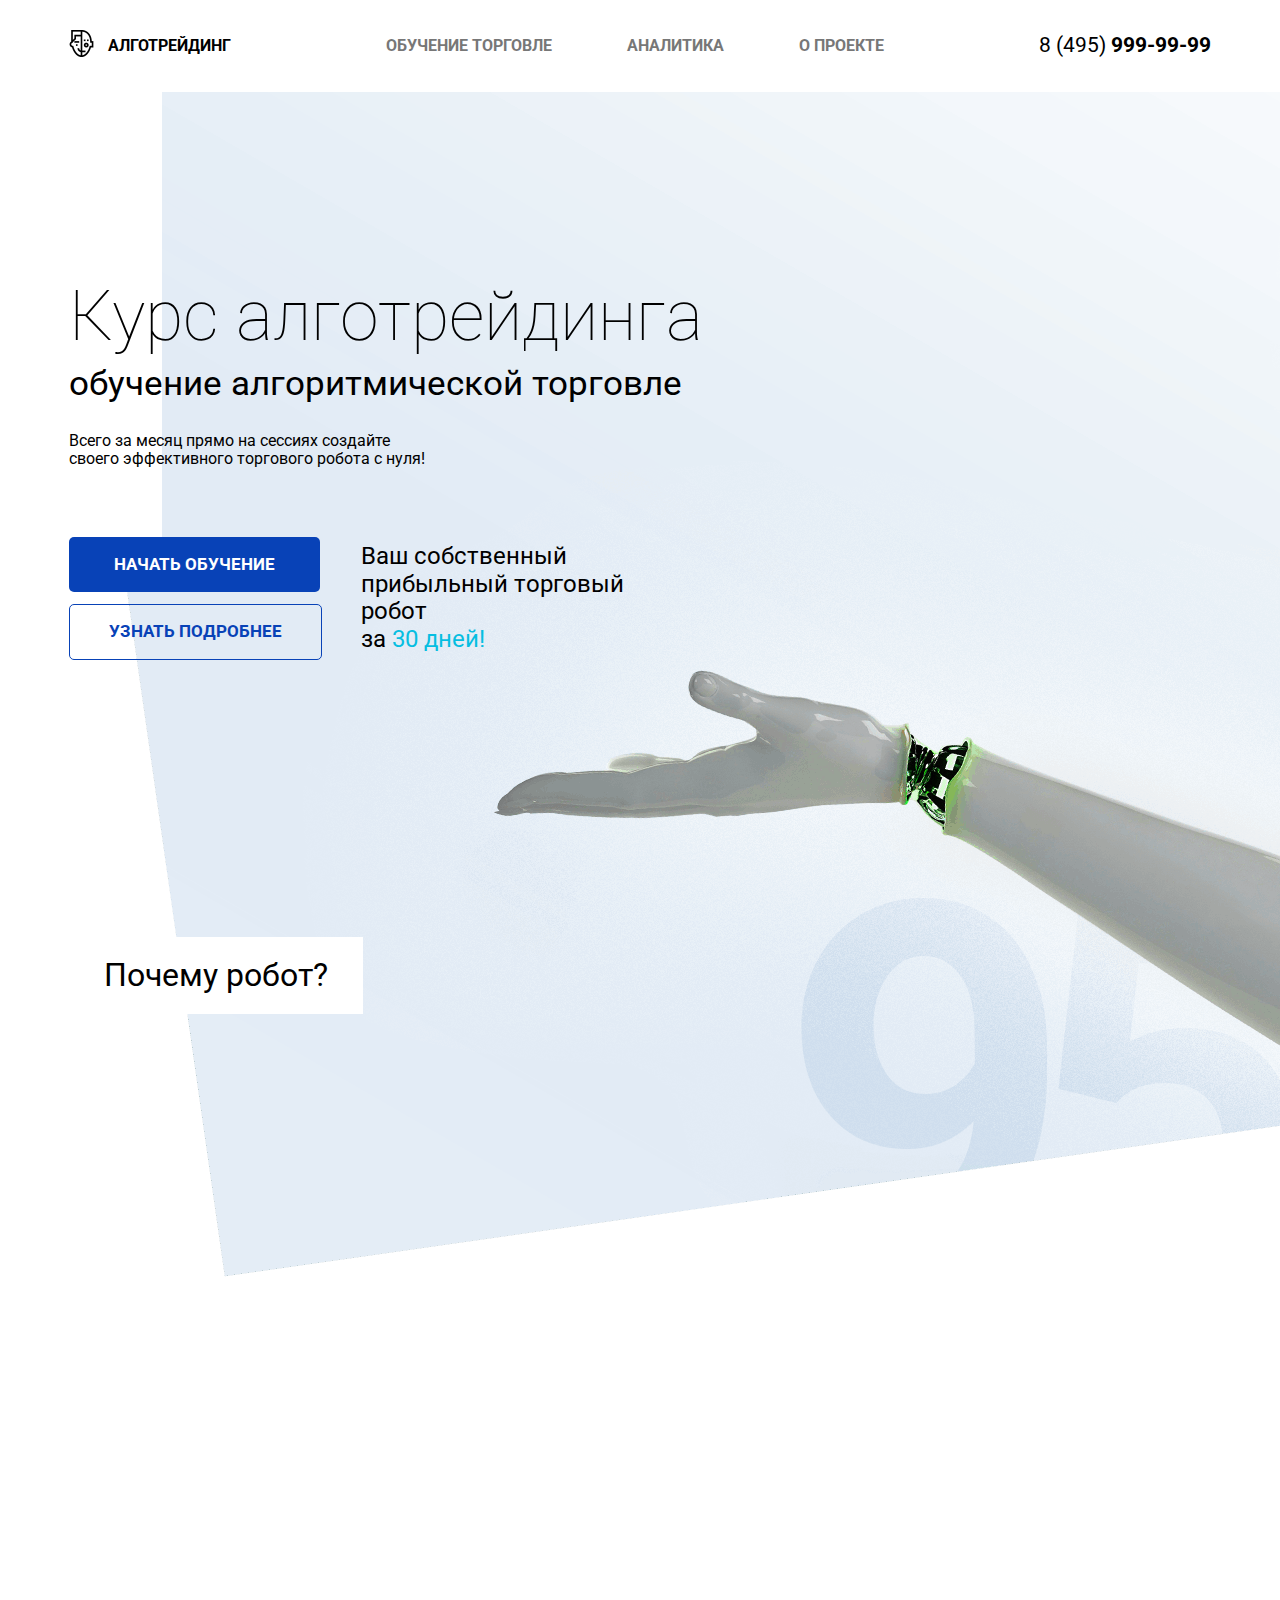
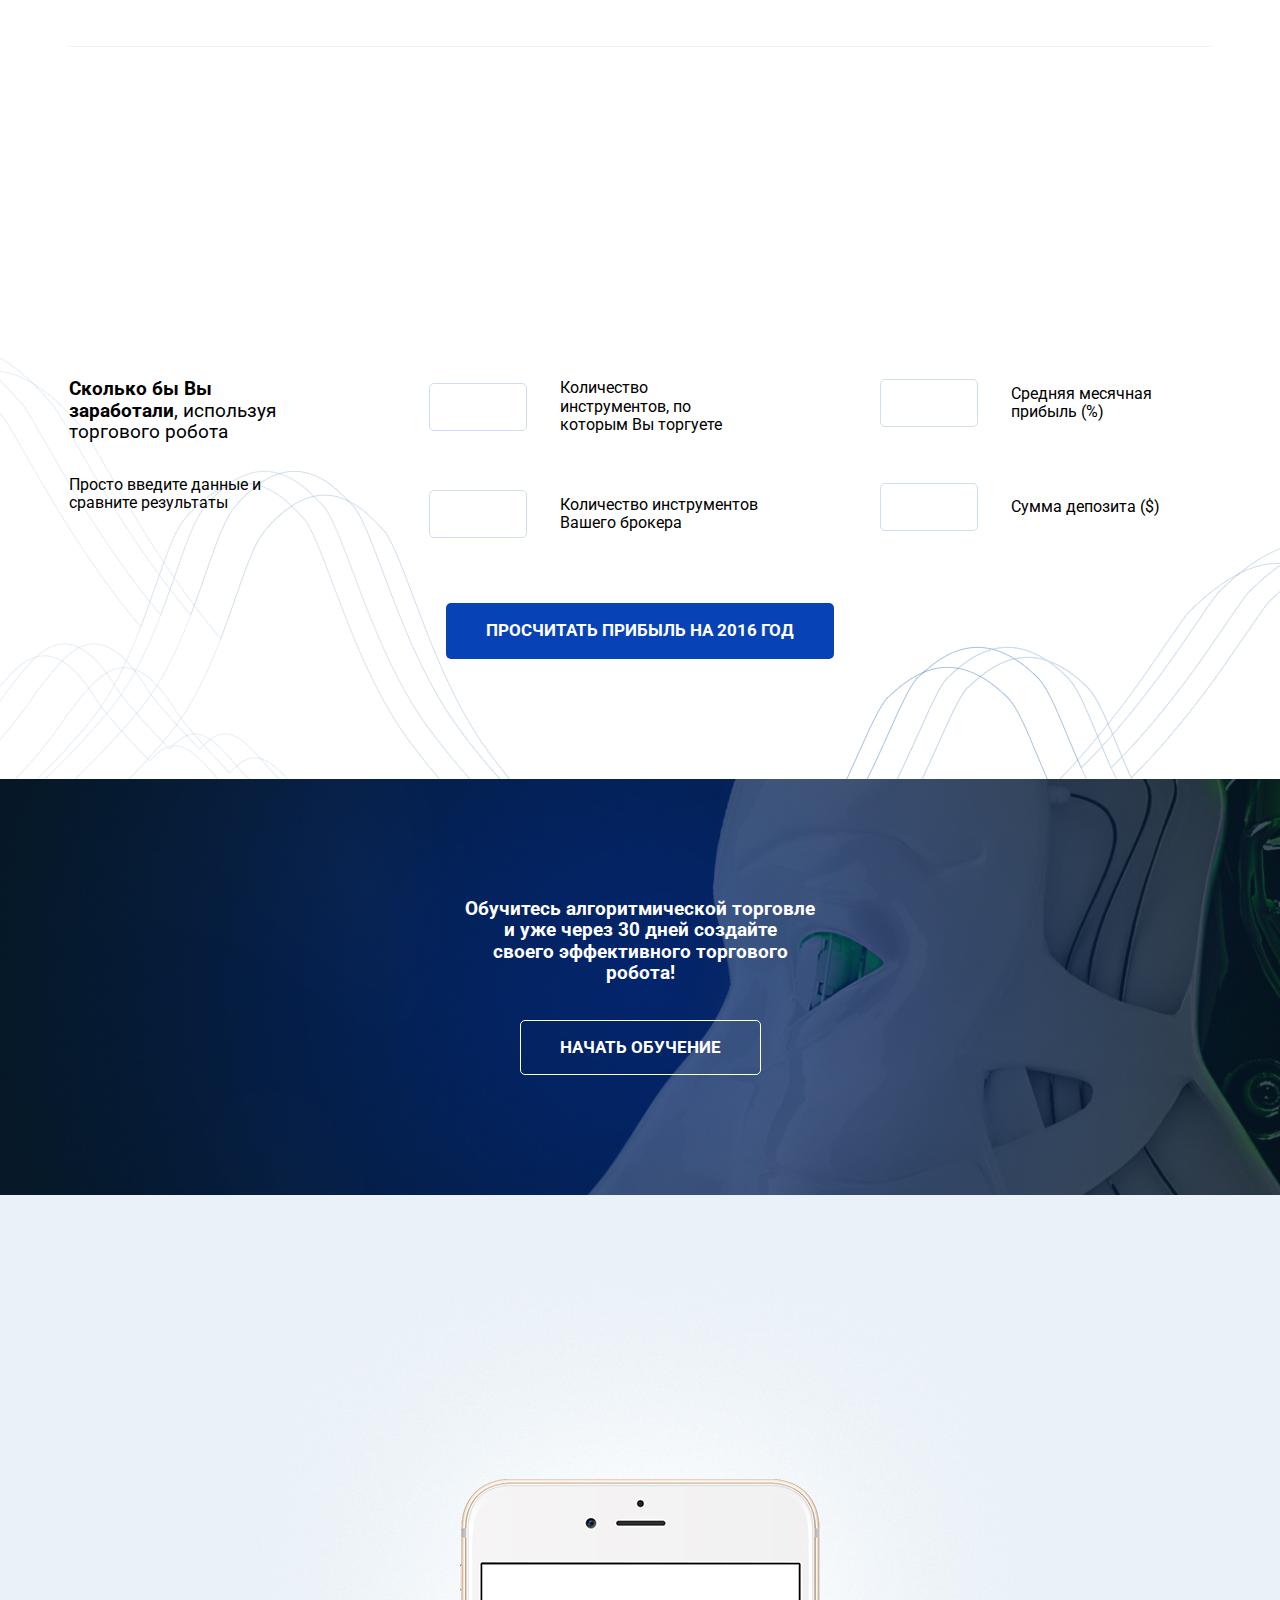
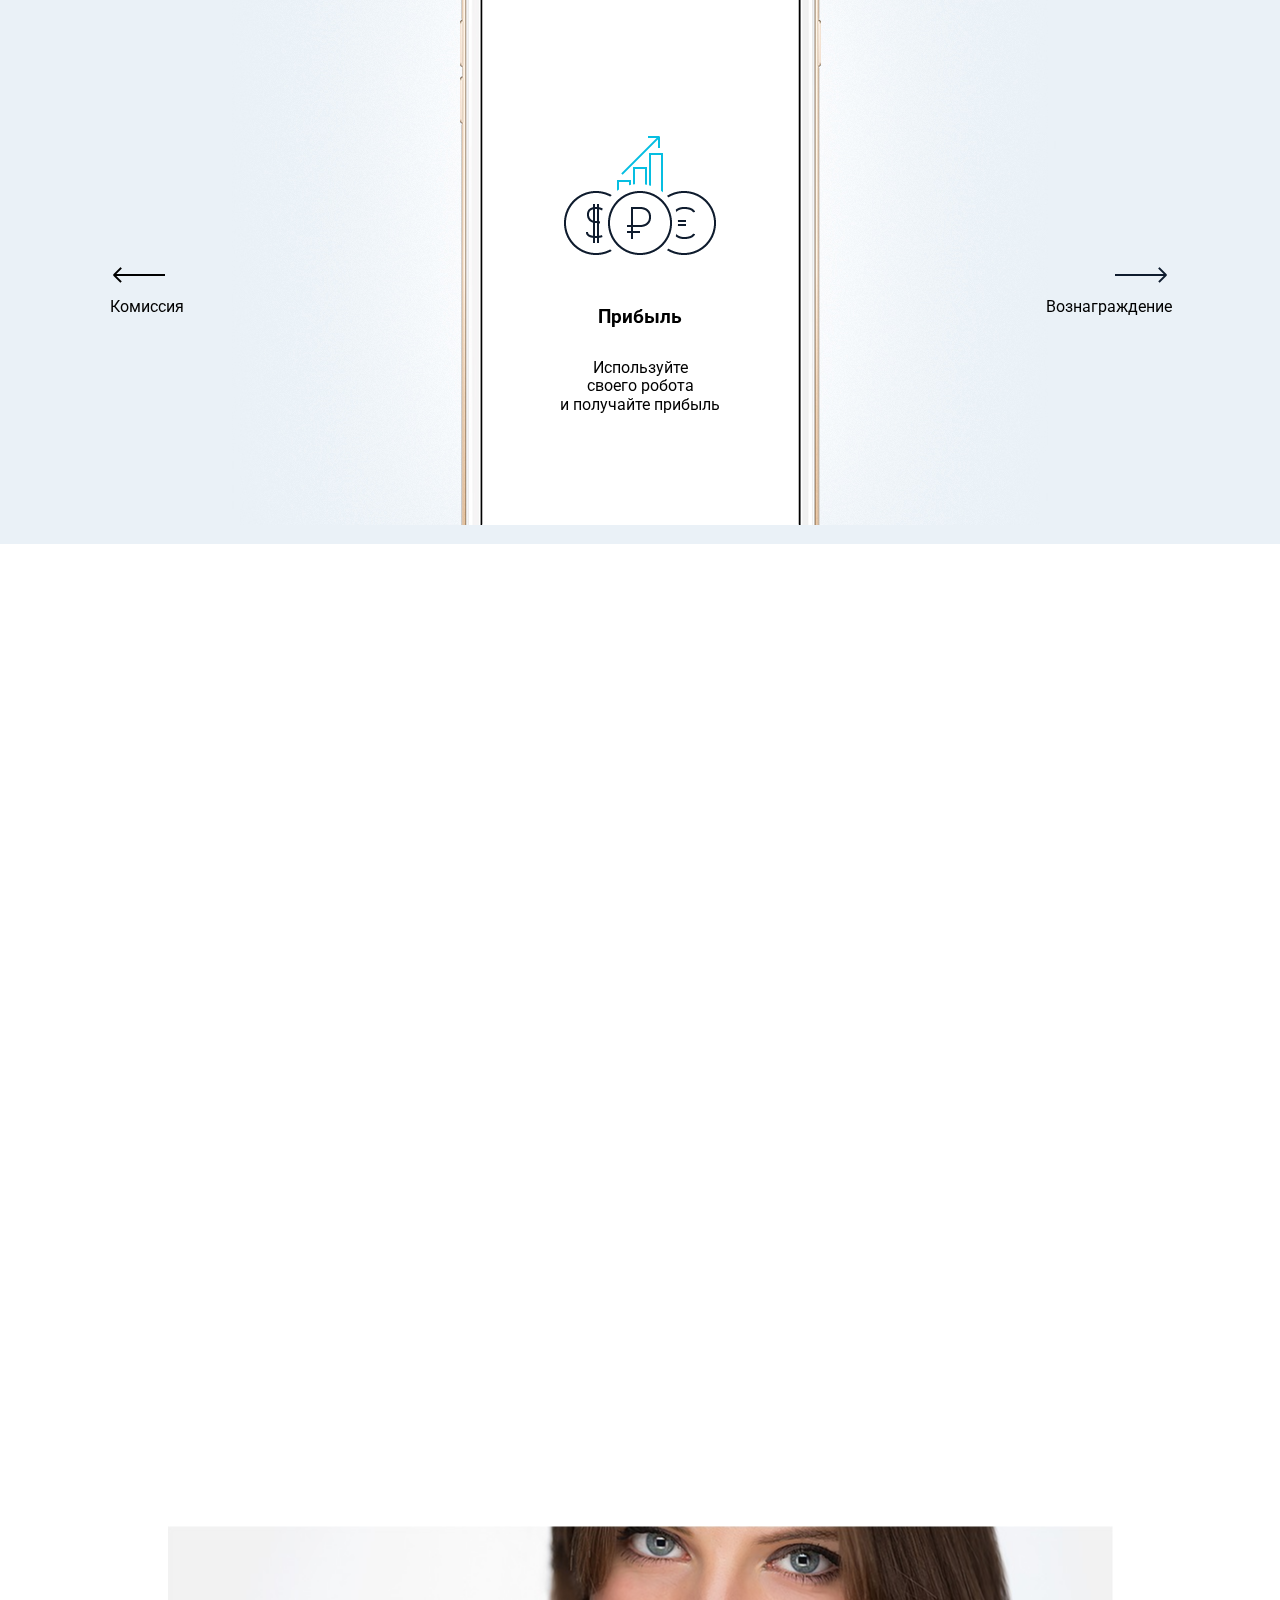
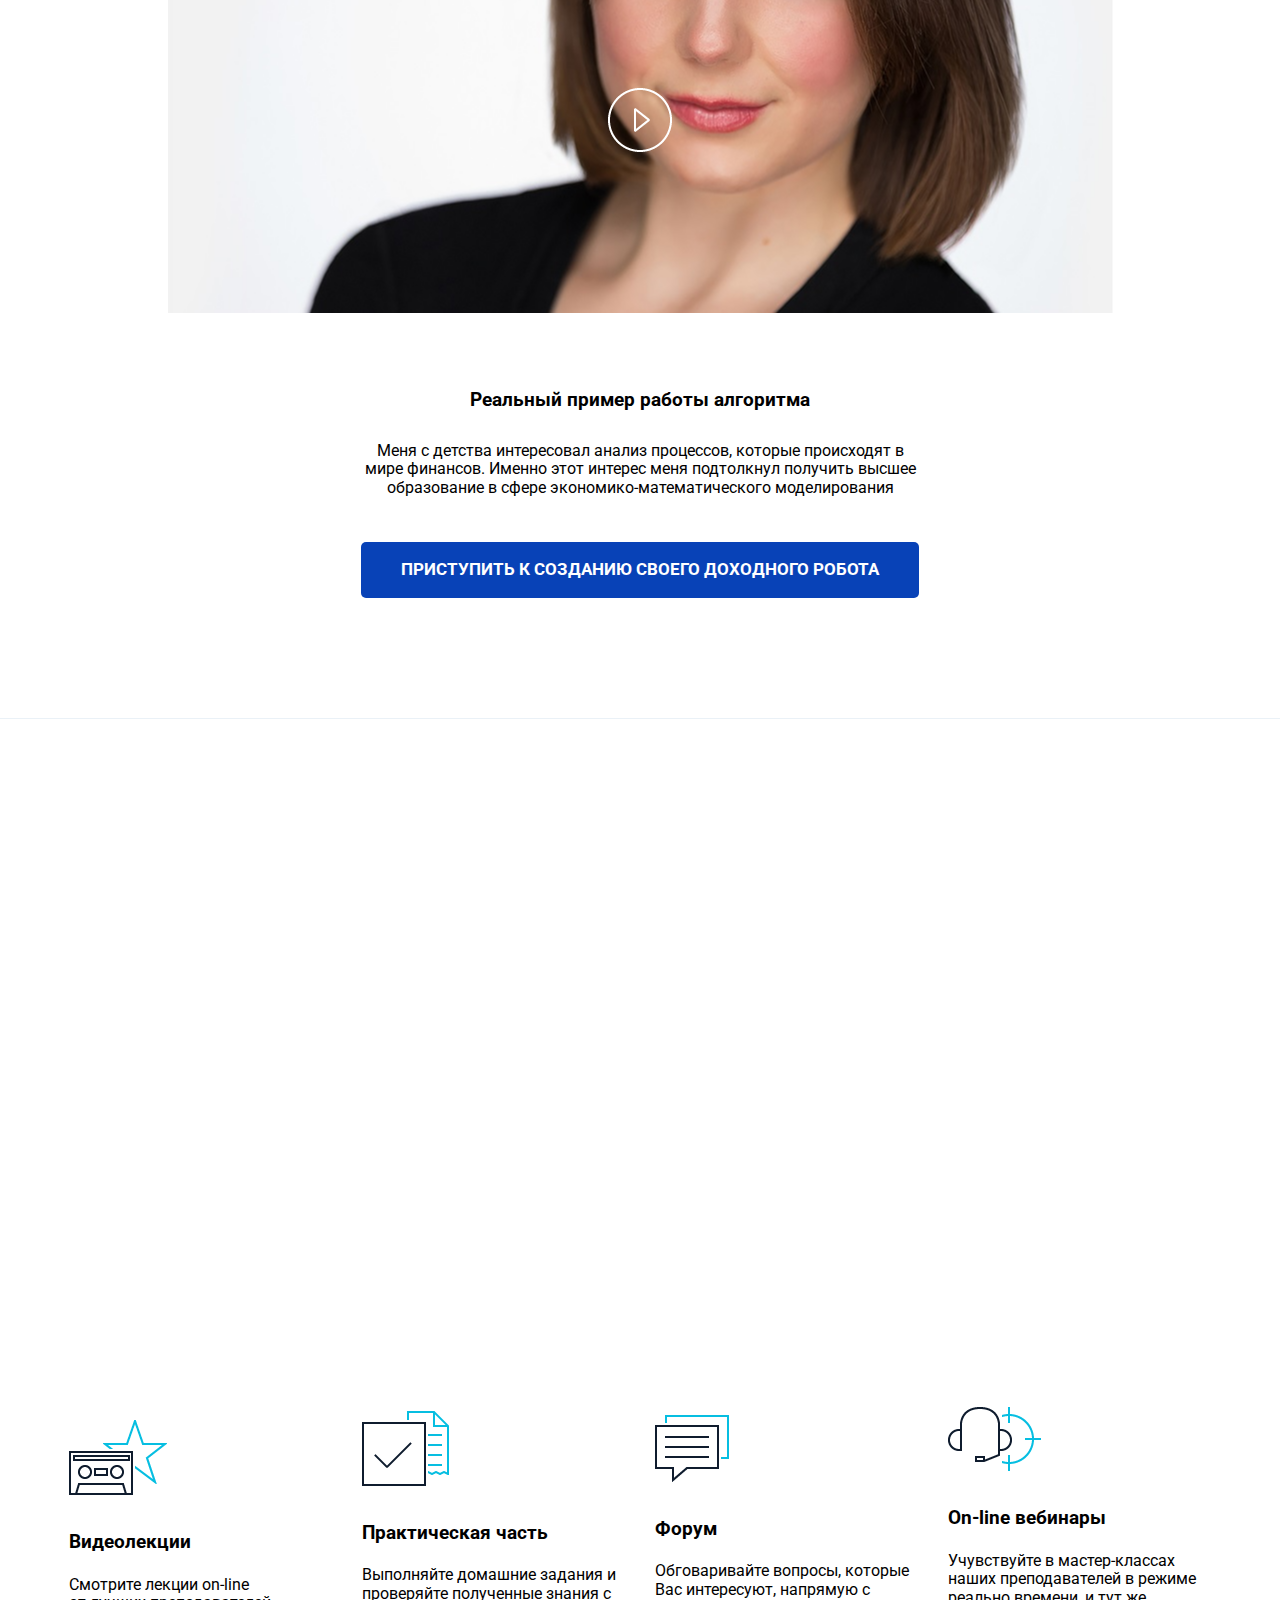
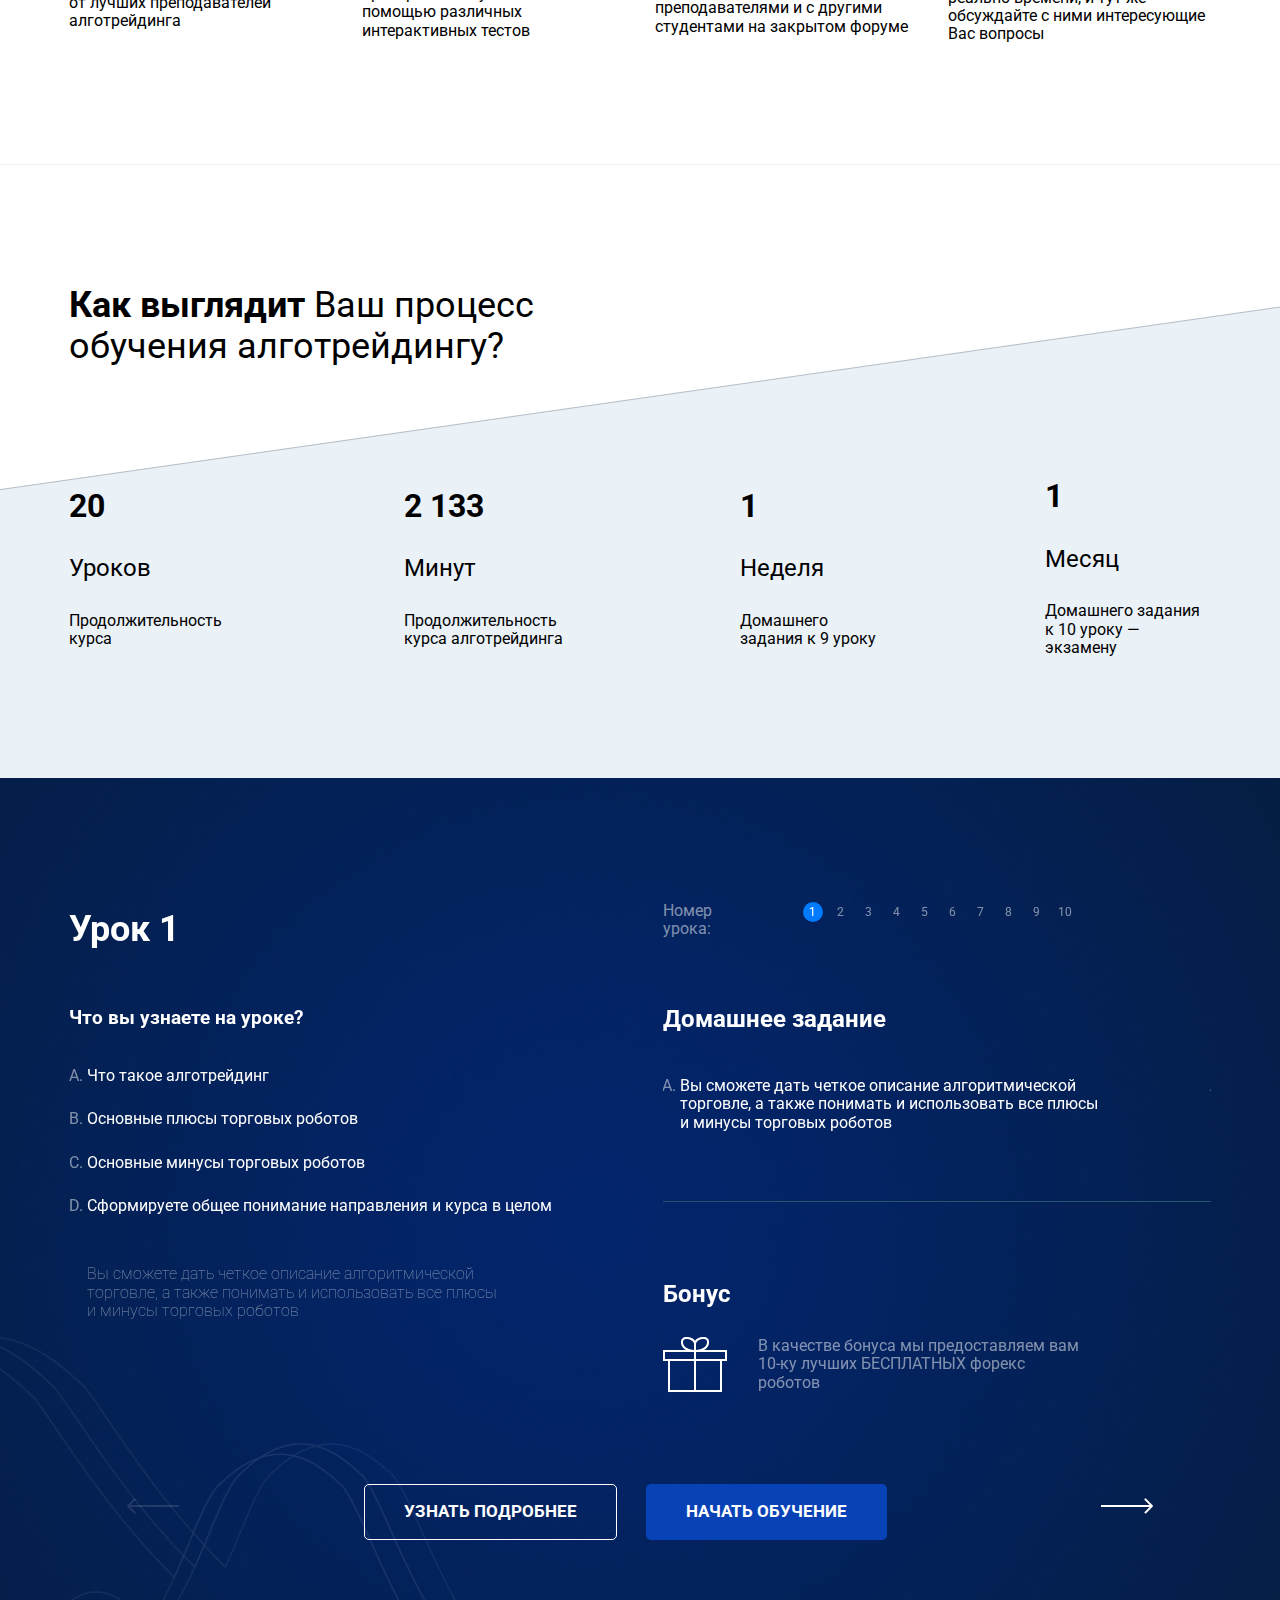
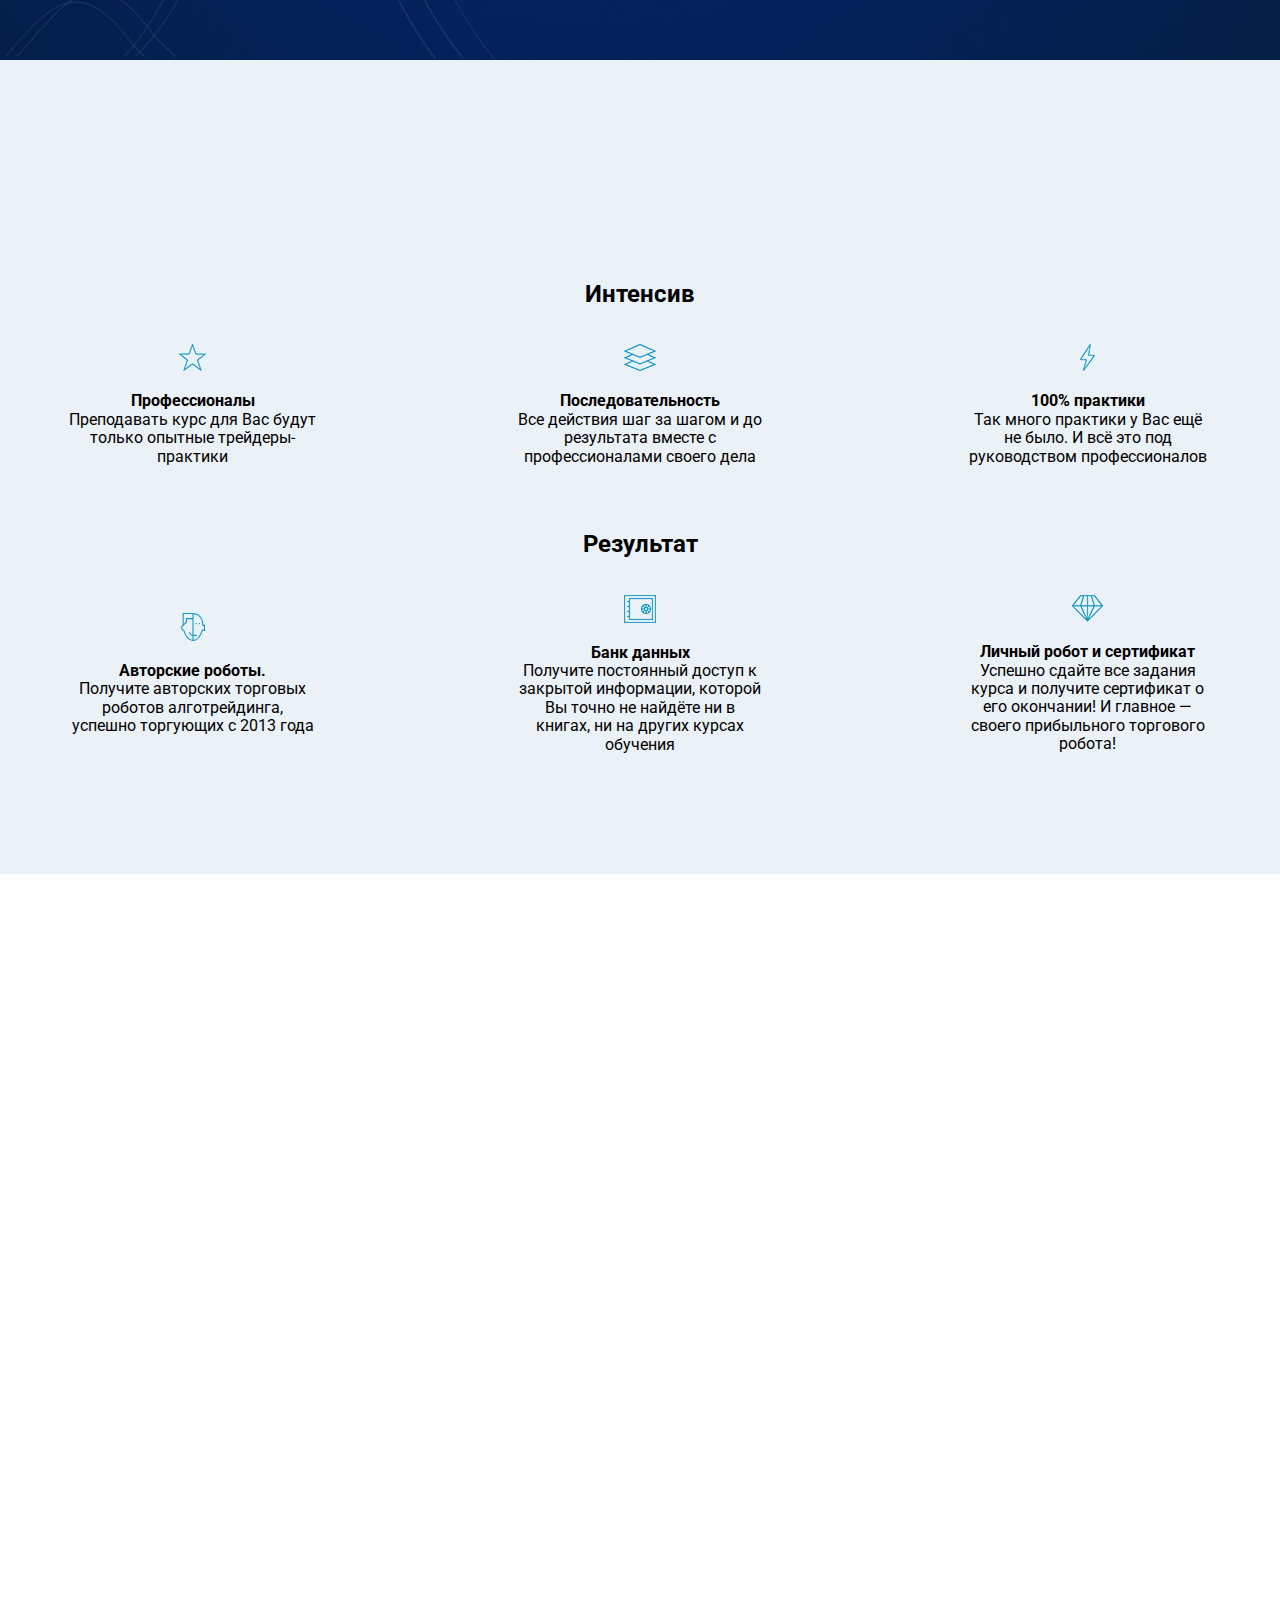
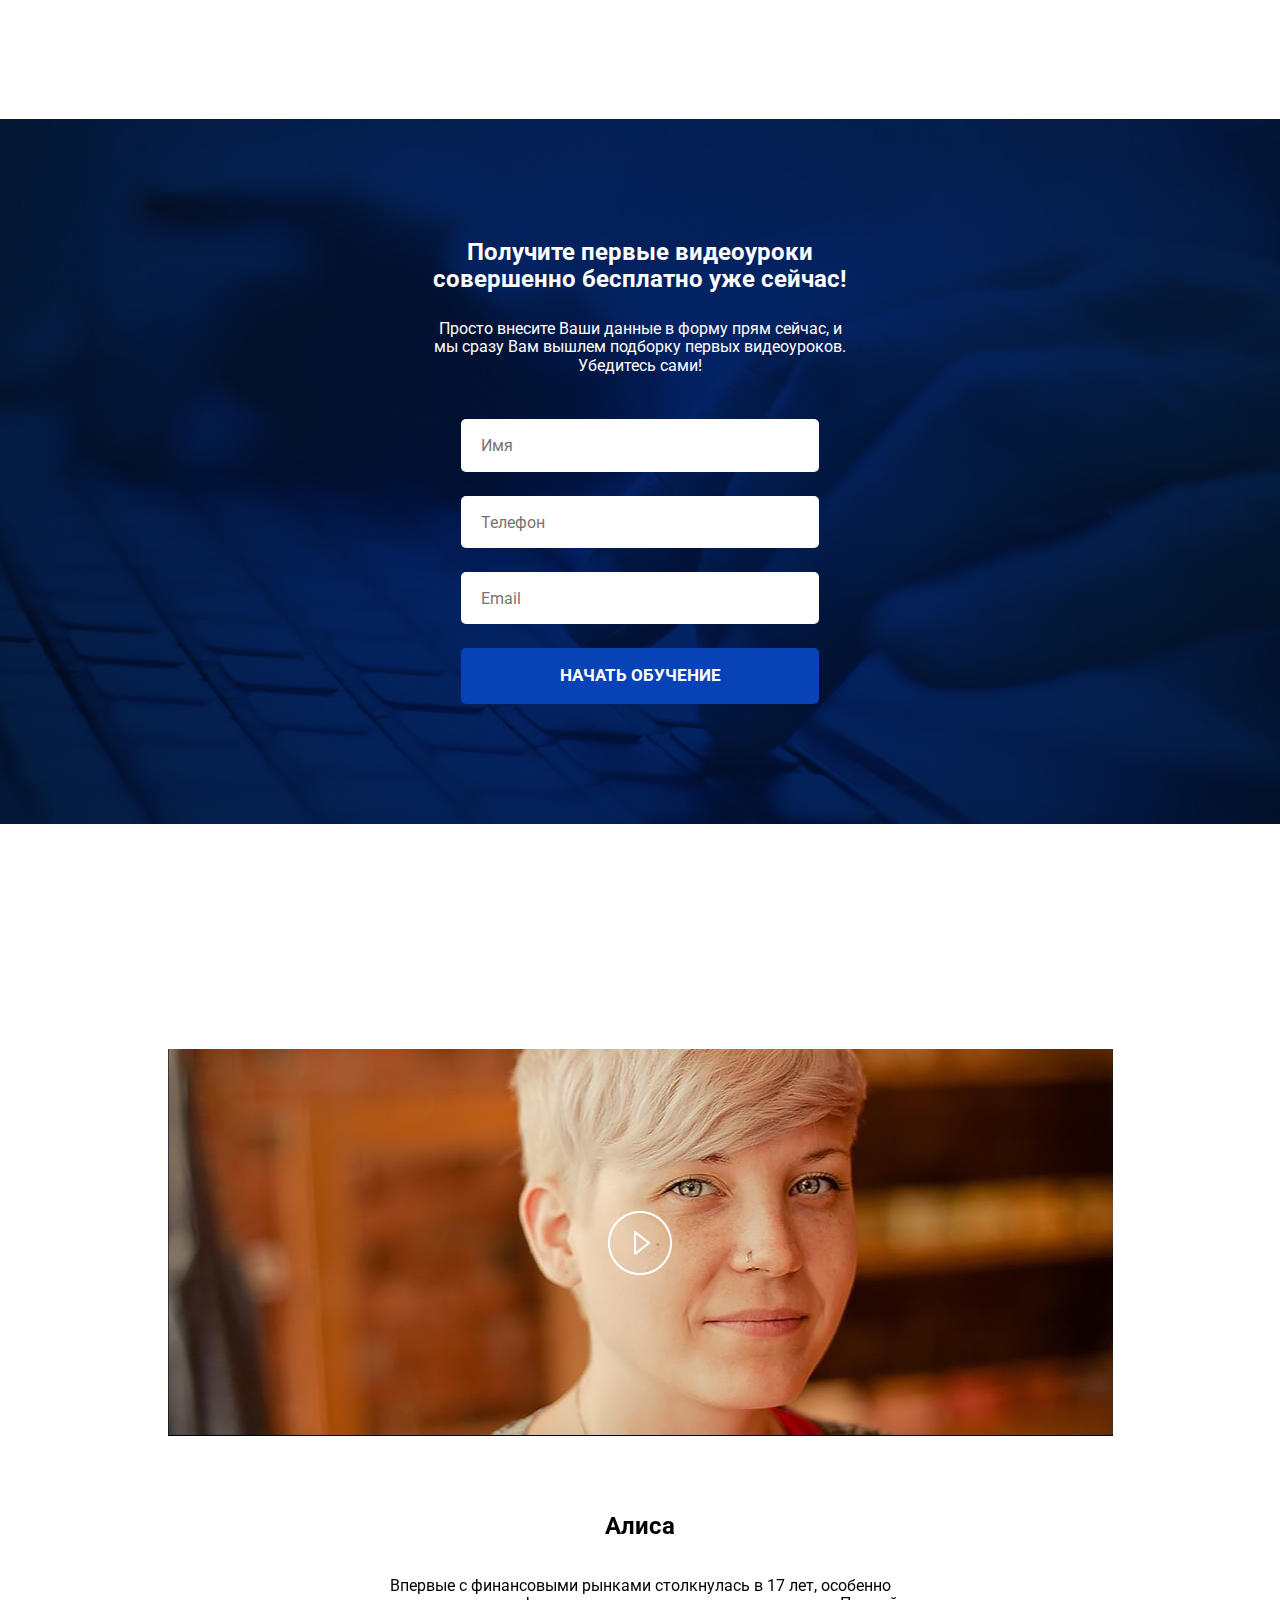
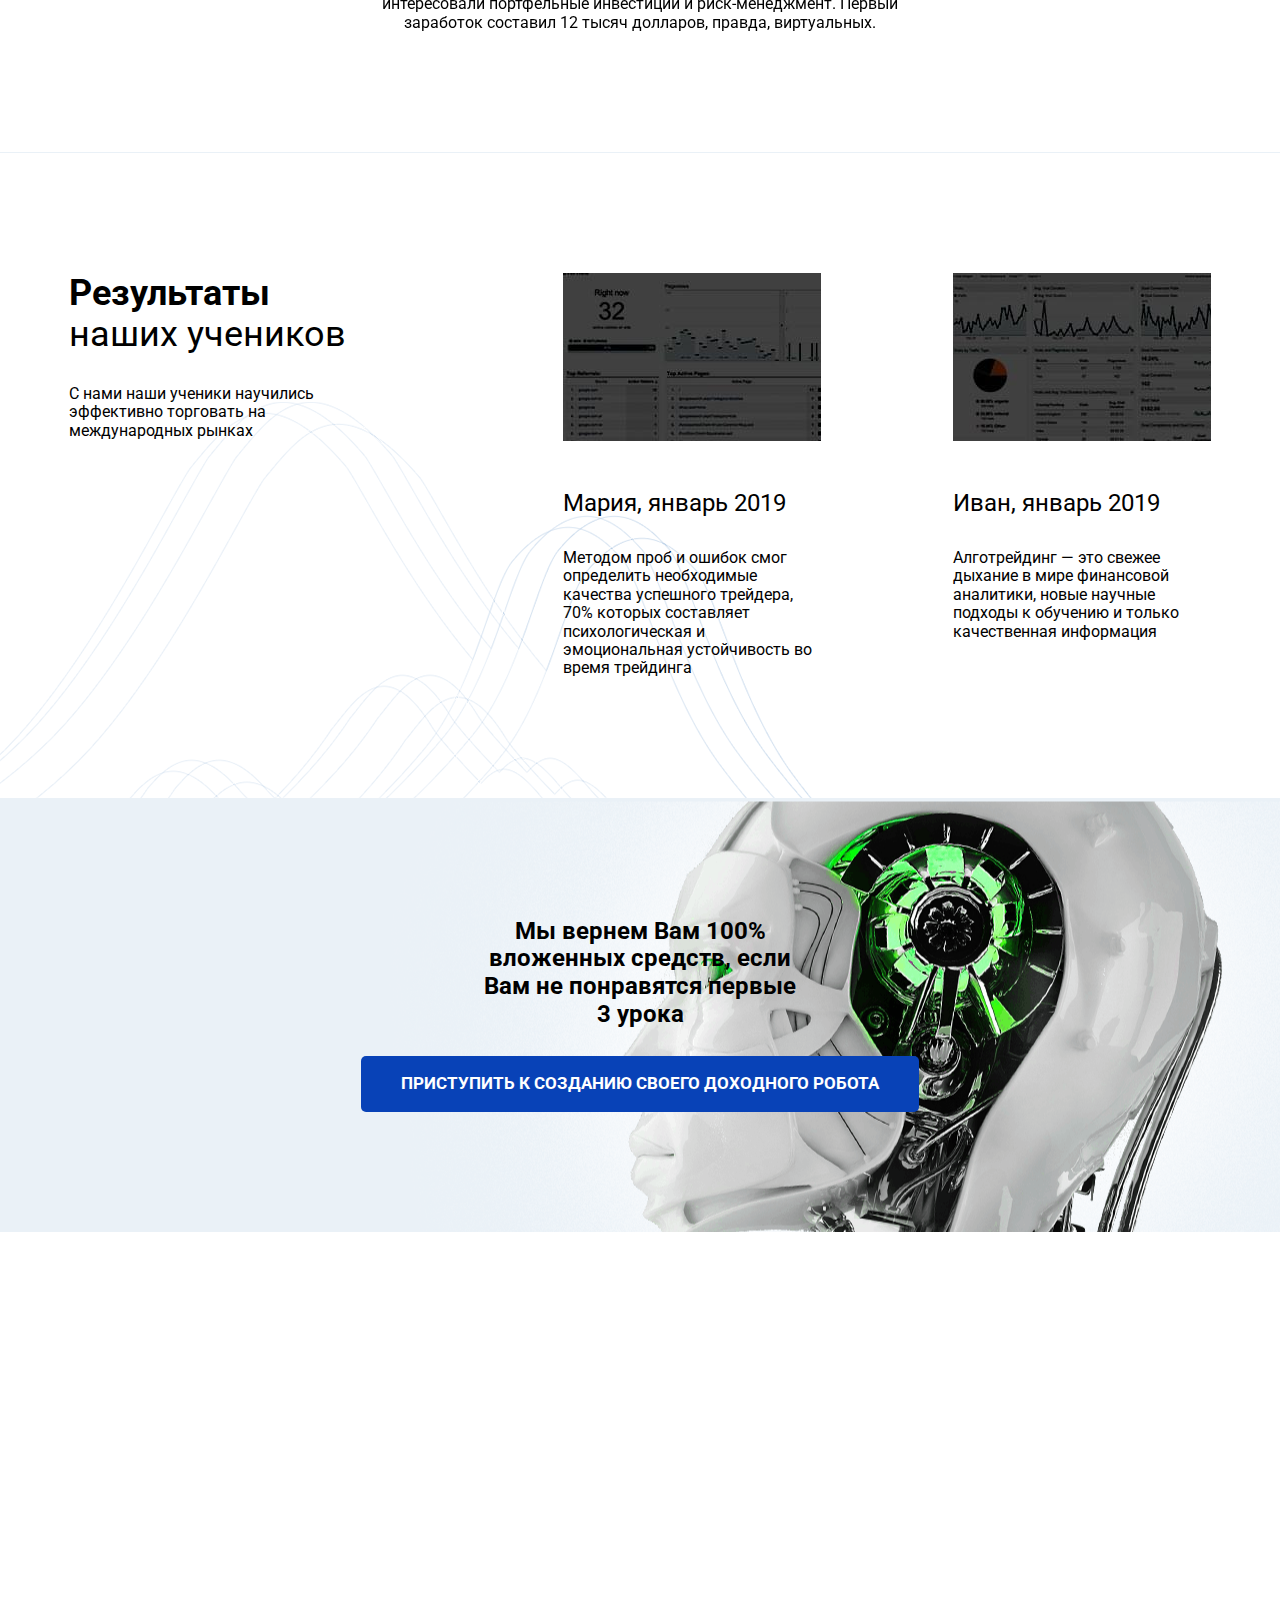
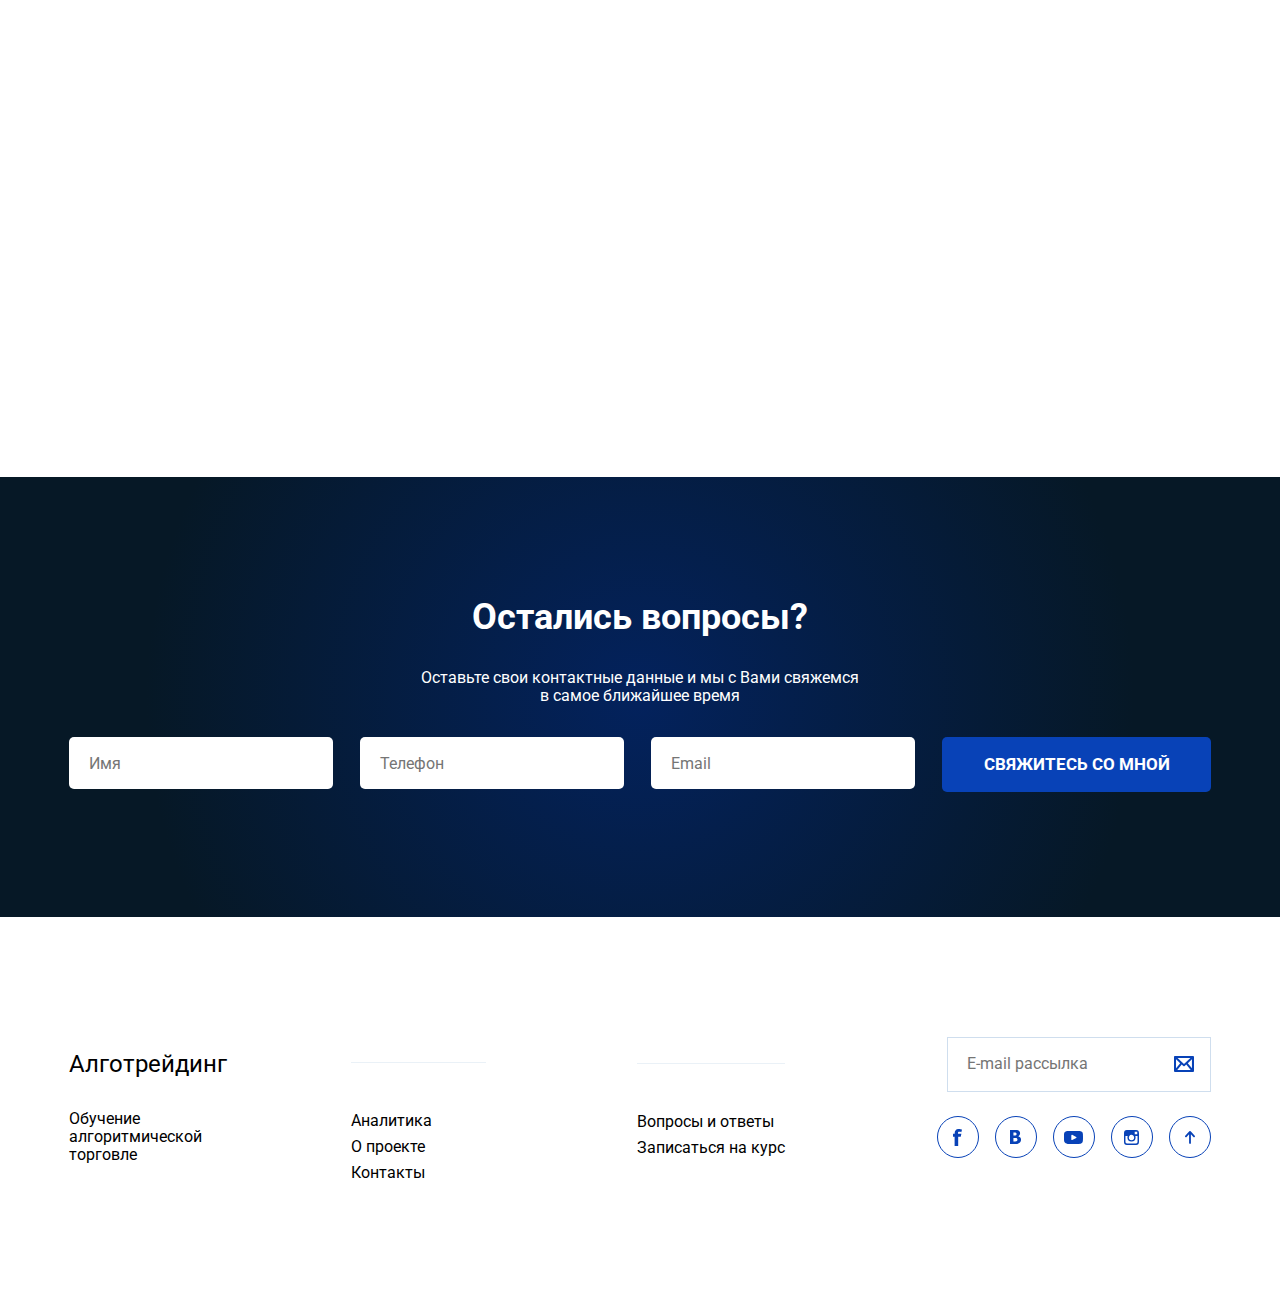
==== commit 472adbc0: "all done (without optimization)" ====
--- a/index.html
+++ b/index.html
@@ -32,6 +32,11 @@
                     <a href="tel:+74959999999" class="phone contacts__phone">8 (495) <strong>999-99-99</strong></a>
                 </div>
                 <!-- /.contacts menu__contacts -->
+                <div class="menu-btn">
+                    <div class="menu-btn__burger"></div>
+                    <!-- /.menu-btn__burger -->
+                </div>
+                <!-- /.menu-btn -->
             </div>
             <!-- /.menu -->
         </div>
@@ -154,7 +159,7 @@
         <!-- /.creation-learning -->
         <section class="section benefits">
             <div class="container">
-                <h2 class="section-title__heading wow animate__animated animate__fadeIn" data-wow-delay="0.1s""><strong>Какие выгоды </strong> я получу<br> от создания своего робота?</h2>
+                <h2 class="section-title__heading wow animate__animated animate__fadeIn" data-wow-delay="0.1s"><strong>Какие выгоды </strong> я получу<br> от создания своего робота?</h2>
                 <div class="benefits-swiper">
                     <!-- Slider main container -->
                     <div class="swiper swiper-benefits">
@@ -232,7 +237,7 @@
         <section id="format" class="section format">
             <div class="container">
                 <div class="section-title">
-                    <h2 class="section-title__heading wow animate__animated animate__fadeIn" data-wow-delay="0.1s"">Формат обучения</h2>
+                    <h2 class="section-title__heading wow animate__animated animate__fadeIn" data-wow-delay="0.1s">Формат обучения</h2>
                 </div>
                 <!-- /.section-title -->
                 <div class="row cards">
@@ -701,7 +706,6 @@
                     <h2 class="section-title__heading">Преимущества курса</h2>
                 </div>
                 <!-- /.section-title -->
-                <h3 class="advantage-list__heading"></h3>
                 <div class="advantage-list">
                     <p class="section-title__subtitle">Интенсив</p>
                     <div class="advantage-list__container">
@@ -819,7 +823,7 @@
                 <p class="section-title__subtitle">Просто внесите Ваши данные в форму прям сейчас, и мы сразу Вам вышлем подборку первых видеоуроков. Убедитесь сами!</p>
             </div>
             <!-- /.section-title -->
-            <form action="#" class="form learning-form__form">
+            <form action="send.php" method="post" class="form learning-form__form">
                 <div class="input-group learning-form-input-group">
                     <input type="text" name="userName" class="input learning-form__input" id="user-name" placeholder="Имя">
                 </div>
@@ -839,7 +843,7 @@
         <!-- /.section learning-form -->
         <section class="section feedback">
             <div class="container">
-                <div class="section-title wow animate__animated animate__fadeIn" data-wow-delay="0.1s"">
+                <div class="section-title wow animate__animated animate__fadeIn" data-wow-delay="0.1s">
                     <h2 class="section-title__heading"><strong>Отзывы</strong> наших учеников</h2>
                 </div>
                 <!-- /.section-title -->
@@ -1019,7 +1023,7 @@
                     <p class="section-title__subtitle">Оставьте свои контактные данные и мы с Вами свяжемся в самое ближайшее время</p>
                 </div>
                 <!-- /.section-title -->
-                <form action="#" class="form questions-form__form">
+                <form action="send.php" method="post" class="form questions-form__form">
                     <div class="input group questions-form-group">
                         <input type="text" name="userName" class="input learning-form__input" id="question-user-name" placeholder="Имя">
                     </div>
--- a/css/style.css
+++ b/css/style.css
@@ -1,3 +1,4 @@
+@charset "UTF-8";
 /*! normalize.css v8.0.1 | MIT License | github.com/necolas/normalize.css */
 /* Document
    ========================================================================== */
@@ -582,6 +583,16 @@
   font-weight: bold;
 }
 
+.header .logo__link {
+  -webkit-transition: all 0.3s;
+  transition: all 0.3s;
+}
+
+.header .logo__link:hover {
+  -webkit-transform: scale(1.2);
+          transform: scale(1.2);
+}
+
 .header .nav__item {
   font-weight: bold;
   text-decoration: none;
@@ -606,6 +617,14 @@
   color: #000000;
   text-decoration: none;
   font-size: 1.3rem;
+  padding: 1.428rem 0;
+  -webkit-transition: all 0.3s;
+  transition: all 0.3s;
+}
+
+.header .phone:hover {
+  color: #000000;
+  border-bottom: 2px solid #0056cf;
 }
 
 .hero {
@@ -1696,10 +1715,19 @@
 .footer-contacts__item {
   text-decoration: none;
   margin-bottom: 0.5rem;
+  color: #000000;
+  -webkit-transition: all 0.3s;
+  transition: all 0.3s;
 }
 
 .footer-contacts__item:last-of-type {
   margin-bottom: 0;
+}
+
+.footer-contacts__item:hover {
+  color: #0842b7;
+  -webkit-transform: scale(1.1);
+          transform: scale(1.1);
 }
 
 .footer-links {
@@ -1718,10 +1746,19 @@
 .footer-links__item {
   text-decoration: none;
   margin-bottom: 0.5rem;
+  color: #000000;
+  -webkit-transition: all 0.3s;
+  transition: all 0.3s;
 }
 
 .footer-links__item:last-of-type {
   margin-bottom: 0;
+}
+
+.footer-links__item:hover {
+  color: #0842b7;
+  -webkit-transform: scale(1.1);
+          transform: scale(1.1);
 }
 
 .footer-social {
@@ -1742,22 +1779,613 @@
 
 .footer-social__link:nth-of-type(1) {
   background: url("../img/facbook.svg") no-repeat center;
+  -webkit-transition: all 0.3s;
+  transition: all 0.3s;
+}
+
+.footer-social__link:nth-of-type(1):hover {
+  -webkit-transform: scale(1.2);
+          transform: scale(1.2);
 }
 
 .footer-social__link:nth-of-type(2) {
   background: url("../img/vk.svg") no-repeat center;
+  -webkit-transition: all 0.3s;
+  transition: all 0.3s;
+}
+
+.footer-social__link:nth-of-type(2):hover {
+  -webkit-transform: scale(1.2);
+          transform: scale(1.2);
 }
 
 .footer-social__link:nth-of-type(3) {
   background: url("../img/yt.svg") no-repeat center;
+  -webkit-transition: all 0.3s;
+  transition: all 0.3s;
+}
+
+.footer-social__link:nth-of-type(3):hover {
+  -webkit-transform: scale(1.2);
+          transform: scale(1.2);
 }
 
 .footer-social__link:nth-of-type(4) {
   background: url("../img/inst.svg") no-repeat center;
+  -webkit-transition: all 0.3s;
+  transition: all 0.3s;
+}
+
+.footer-social__link:nth-of-type(4):hover {
+  -webkit-transform: scale(1.2);
+          transform: scale(1.2);
 }
 
 .footer-social__link:nth-of-type(5) {
   background: url("../img/arrow-up.svg") no-repeat center;
   margin-right: 0;
-}
+  -webkit-transition: all 0.3s;
+  transition: all 0.3s;
+}
+
+.footer-social__link:nth-of-type(5):hover {
+  -webkit-transform: scale(1.2);
+          transform: scale(1.2);
+}
+
+/* адаптация */
+.menu-btn {
+  display: none;
+}
+
+/* Large Devices, Wide Screens */
+@media only screen and (max-width: 1200px) {
+  .container {
+    padding: 0 2rem;
+  }
+  .hero {
+    background: url(../img/hero-bg.png) no-repeat center top;
+    padding-top: 11.625rem;
+  }
+  .hero-subcontent__title {
+    margin-top: 10rem;
+  }
+  .hero-subcontent__advantages .card-title {
+    font-size: 12.375rem;
+  }
+  .hero .card:nth-of-type(2) {
+    margin-top: 6rem;
+    margin-right: 1rem;
+    margin-left: 1rem;
+  }
+  .format-card__test {
+    margin-right: 1rem;
+  }
+  .cashback {
+    background: #eaf1f7 url(../img/cashback-bg.png) no-repeat center;
+  }
+  .questions-form__form {
+    -webkit-box-orient: vertical;
+    -webkit-box-direction: normal;
+        -ms-flex-direction: column;
+            flex-direction: column;
+    -webkit-box-align: center;
+        -ms-flex-align: center;
+            align-items: center;
+  }
+  .questions .learning-form__input {
+    margin-bottom: 1rem;
+  }
+  .questions .learning-form__button {
+    max-width: 16.6125rem;
+  }
+}
+
+/* Medium Devices, Desktops */
+@media only screen and (max-width: 992px) {
+  .header .logo__text {
+    display: none;
+  }
+  .header .contacts__phone {
+    display: none;
+  }
+  .hero__title {
+    font-size: 3.375rem;
+  }
+  .hero__subitile {
+    font-size: 1.2rem;
+  }
+  .hero .row {
+    -webkit-box-orient: vertical;
+    -webkit-box-direction: normal;
+        -ms-flex-direction: column;
+            flex-direction: column;
+    -ms-flex-wrap: wrap;
+        flex-wrap: wrap;
+    -ms-flex-line-pack: center;
+        align-content: center;
+  }
+  .hero .card:nth-of-type(2) {
+    margin-top: 3rem;
+    margin-bottom: 3rem;
+    margin-right: 0;
+    margin-left: 0;
+  }
+  .hero .card:nth-of-type(2) .card-text {
+    margin-right: 5.6rem;
+  }
+  .creation-text {
+    max-width: 23.9375rem;
+    text-align: center;
+  }
+  .creation .row {
+    -webkit-box-orient: vertical;
+    -webkit-box-direction: normal;
+        -ms-flex-direction: column;
+            flex-direction: column;
+  }
+  .creation .col:nth-of-type(2) {
+    margin-top: 1.4rem;
+  }
+  .creation .col:last-of-type {
+    margin-top: 0.4rem;
+  }
+  .creation .col:last-of-type .creation-data__text {
+    margin-right: 9.3rem;
+  }
+  .creation-data {
+    display: block;
+    margin-bottom: 0;
+    margin-top: 1rem;
+  }
+  .format .cards {
+    -webkit-box-orient: vertical;
+    -webkit-box-direction: normal;
+        -ms-flex-direction: column;
+            flex-direction: column;
+  }
+  .format-card__test {
+    margin-right: 0;
+    margin-bottom: 1.5rem;
+    padding: 11.375rem 20.375rem 2.75rem 2.75rem;
+  }
+  .format .row {
+    -ms-flex-wrap: wrap;
+        flex-wrap: wrap;
+  }
+  .format .card {
+    margin-right: 5%;
+    margin-left: 5%;
+  }
+  .lessons-number__text {
+    margin-bottom: 2rem;
+  }
+  .lessons-swiper-pagination {
+    -webkit-box-orient: vertical;
+    -webkit-box-direction: normal;
+        -ms-flex-direction: column;
+            flex-direction: column;
+    margin-bottom: 1.5rem;
+  }
+  .lessons .swiper-pagination {
+    text-align: left;
+  }
+  .lessons .swiper-button-prev {
+    margin-right: 1.5rem;
+  }
+  .lessons .swiper-button-next {
+    margin-left: 0;
+  }
+  .results .section-title--left {
+    margin-bottom: 2rem;
+  }
+  .results-container {
+    -webkit-box-orient: vertical;
+    -webkit-box-direction: normal;
+        -ms-flex-direction: column;
+            flex-direction: column;
+  }
+  .footer-below__subtitle {
+    display: none;
+  }
+  .footer-contacts {
+    border-top: none;
+  }
+}
+
+/* Small Devices, Tablets */
+@media only screen and (max-width: 768px) {
+  /* burger-menu */
+  .menu-btn {
+    position: relative;
+    display: -webkit-box;
+    display: -ms-flexbox;
+    display: flex;
+    -webkit-box-pack: center;
+        -ms-flex-pack: center;
+            justify-content: center;
+    -webkit-box-align: center;
+        -ms-flex-align: center;
+            align-items: center;
+    width: 40px;
+    height: 40px;
+    cursor: pointer;
+    -webkit-transition: all .3s ease-in-out;
+    transition: all .3s ease-in-out;
+    margin-right: 10px;
+    z-index: 4;
+  }
+  .menu-btn__burger {
+    width: 30px;
+    height: 3px;
+    background: #0842b7;
+    border-radius: 5px;
+    -webkit-transition: all .5s ease-in-out;
+    transition: all .5s ease-in-out;
+  }
+  .menu-btn__burger::after,
+  .menu-btn__burger::before {
+    content: '';
+    position: absolute;
+    width: 30px;
+    height: 3px;
+    background: #0842b7;
+    border-radius: 5px;
+    -webkit-transition: all .5s ease-in-out;
+    transition: all .5s ease-in-out;
+  }
+  .menu-btn__burger::before {
+    -webkit-transform: translateY(-10px);
+            transform: translateY(-10px);
+  }
+  .menu-btn__burger::after {
+    -webkit-transform: translateY(10px);
+            transform: translateY(10px);
+  }
+  .menu-btn.open .menu-btn__burger {
+    -webkit-transform: translateX(-50px);
+            transform: translateX(-50px);
+    background: transparent;
+  }
+  .menu-btn.open .menu-btn__burger::before {
+    -webkit-transform: rotate(45deg) translate(35px, -35px);
+            transform: rotate(45deg) translate(35px, -35px);
+  }
+  .menu-btn.open .menu-btn__burger::after {
+    -webkit-transform: rotate(-45deg) translate(35px, 35px);
+            transform: rotate(-45deg) translate(35px, 35px);
+  }
+  .section {
+    padding: 70px 0;
+  }
+  .header {
+    position: relative;
+  }
+  .header .logo__text {
+    display: block;
+  }
+  .header .menu__nav {
+    position: absolute;
+    top: -400%;
+    left: 0;
+    width: 100%;
+    height: 50%;
+    background: white;
+    margin-left: 0;
+    z-index: 2;
+    padding: 180px 0 0 0;
+    -webkit-transition: all .5s ease-in-out;
+    transition: all .5s ease-in-out;
+    background: white;
+    display: -webkit-box;
+    display: -ms-flexbox;
+    display: flex;
+    -webkit-box-orient: vertical;
+    -webkit-box-direction: normal;
+        -ms-flex-direction: column;
+            flex-direction: column;
+    -webkit-box-pack: center;
+        -ms-flex-pack: center;
+            justify-content: center;
+  }
+  .header .menu__nav.open {
+    top: 0;
+    padding: 12.5rem 0;
+    max-width: 100%;
+    height: 100vh;
+  }
+  .header .menu__nav .nav__item {
+    width: 100%;
+    border-bottom: 1px solid #0842b7;
+    margin-right: 0;
+    text-align: center;
+  }
+  .header .logo {
+    z-index: 4;
+  }
+  .hero {
+    background: #eaf1f7;
+    padding-top: 8.625rem;
+  }
+  .hero__title {
+    font-size: 2.375rem;
+  }
+  .hero__subtitle {
+    font-size: 1.375rem;
+  }
+  .hero__call {
+    margin-bottom: 0;
+  }
+  .hero .call__text {
+    display: none;
+  }
+  .hero-subcontent__title {
+    margin-top: 5rem;
+  }
+  .creation-data {
+    display: -webkit-box;
+    display: -ms-flexbox;
+    display: flex;
+  }
+  .creation .col:nth-of-type(2) {
+    margin-top: 1.4rem;
+  }
+  .creation .col:last-of-type {
+    margin-top: 0.4rem;
+  }
+  .creation .col:last-of-type .creation-data__text {
+    margin-right: 0rem;
+  }
+  .benefits {
+    padding: 120px 0;
+    padding-bottom: 24.25rem;
+  }
+  .benefits .swiper-button-next, .benefits .swiper-button-prev {
+    top: 4%;
+  }
+  .benefits .swiper-button-prev__text, .benefits .swiper-button-next__text {
+    display: none;
+  }
+  .benefits .swiper-button-prev, .benefits .swiper-rtl .swiper-button-next {
+    left: 30px;
+    right: auto;
+  }
+  .benefits .swiper-button-next, .benefits .swiper-rtl .swiper-button-prev {
+    right: 30px;
+    left: auto;
+  }
+  .steps-list__item {
+    margin-bottom: 3.125rem;
+  }
+  .format-card__test {
+    padding: 11.375rem 14.375rem 2.75rem 2.75rem;
+  }
+  .format .row {
+    -webkit-box-pack: center;
+        -ms-flex-pack: center;
+            justify-content: center;
+  }
+  .format .card {
+    margin-bottom: 1.5rem;
+  }
+  .view {
+    background: url(../img/progress-bg.png) no-repeat bottom/cover;
+  }
+  .view .row {
+    -ms-flex-wrap: wrap;
+        flex-wrap: wrap;
+  }
+  .lessons {
+    display: none;
+  }
+  .advantage-list__container {
+    -webkit-box-orient: vertical;
+    -webkit-box-direction: normal;
+        -ms-flex-direction: column;
+            flex-direction: column;
+  }
+  .advantage-list__item {
+    margin-bottom: 1.5rem;
+  }
+  .advantage-list__title {
+    text-align: center;
+  }
+  .prices .row {
+    -webkit-box-orient: vertical;
+    -webkit-box-direction: normal;
+        -ms-flex-direction: column;
+            flex-direction: column;
+    -webkit-box-pack: center;
+        -ms-flex-pack: center;
+            justify-content: center;
+    -webkit-box-align: center;
+        -ms-flex-align: center;
+            align-items: center;
+  }
+  .prices .col-30 {
+    margin-bottom: 1.5rem;
+  }
+  .prices .col-30:nth-of-type(2) .prices-list__item {
+    border: none;
+  }
+  .prices .col-30:nth-of-type(2) .prices-text {
+    margin-bottom: 1.5rem;
+  }
+  .prices .col-30:nth-of-type(3) .prices-text {
+    margin-bottom: 1.5rem;
+  }
+  .prices-text {
+    margin-bottom: 1.5rem;
+  }
+  .results .section-title--left {
+    -webkit-box-align: center;
+        -ms-flex-align: center;
+            align-items: center;
+  }
+  .results .section-title__heading {
+    text-align: center;
+  }
+  .results .section-title__subtitle {
+    text-align: center;
+  }
+  .results .row {
+    -ms-flex-wrap: wrap;
+        flex-wrap: wrap;
+    -webkit-box-orient: vertical;
+    -webkit-box-direction: normal;
+        -ms-flex-direction: column;
+            flex-direction: column;
+    -ms-flex-line-pack: center;
+        align-content: center;
+  }
+  .results-examples {
+    margin-bottom: 2rem;
+  }
+  .results-examples:last-of-type {
+    margin-bottom: 0;
+  }
+  .prices:nth-last-of-type(2) {
+    display: none;
+  }
+  .footer-upper {
+    display: none;
+  }
+  .footer-contacts {
+    padding-top: 0;
+  }
+  .footer-links {
+    padding-top: 2rem;
+    border: none;
+  }
+  .footer-social {
+    -ms-flex-wrap: wrap;
+        flex-wrap: wrap;
+    -webkit-box-pack: center;
+        -ms-flex-pack: center;
+            justify-content: center;
+  }
+  .footer-social__link {
+    margin-left: 2rem;
+    margin-right: 0;
+    margin-bottom: 1rem;
+  }
+}
+
+/* Extra small Devices, Phones */
+@media only screen and (max-width: 480px) {
+  .button {
+    font-size: 1rem;
+  }
+  .section-title__heading {
+    font-size: 1.4rem;
+  }
+  .hero .container {
+    padding-bottom: 0;
+  }
+  .hero__title {
+    font-size: 1.8rem;
+  }
+  .hero__subtitle {
+    font-size: 1.3rem;
+  }
+  .hero-subcontent__advantages .card-title {
+    font-size: 5.375rem;
+  }
+  .hero-subcontent__advantages .percent--strong {
+    font-size: 4rem;
+    margin-left: -1rem;
+  }
+  .creation .col:last-of-type {
+    margin-top: 2.6rem;
+  }
+  .creation-learning__heading {
+    font-size: 1rem;
+  }
+  .benefits {
+    display: none;
+  }
+  .steps__video {
+    display: none;
+  }
+  .format-card {
+    padding: 3.375rem 9.375rem 2.75rem 2.75rem;
+  }
+  .format-card__test {
+    background: url(../img/format1-bg.jpg) no-repeat center/cover;
+  }
+  .format-card__help {
+    background: url(../img/format2-bg.jpg) no-repeat center/cover;
+  }
+  .format .card {
+    display: -webkit-box;
+    display: -ms-flexbox;
+    display: flex;
+    -webkit-box-orient: vertical;
+    -webkit-box-direction: normal;
+        -ms-flex-direction: column;
+            flex-direction: column;
+    -webkit-box-align: center;
+        -ms-flex-align: center;
+            align-items: center;
+    -webkit-box-pack: center;
+        -ms-flex-pack: center;
+            justify-content: center;
+    text-align: center;
+  }
+  .view .card {
+    margin-bottom: 1.8rem;
+  }
+  .view .card__title {
+    margin-bottom: 0.2rem;
+  }
+  .view .card__subtitle {
+    margin-bottom: 0.6rem;
+  }
+  .view .card:last-of-type {
+    margin-bottom: 0;
+  }
+  .advantage {
+    padding-top: 2rem;
+  }
+  .learning-form {
+    padding: 2rem 1rem 2rem;
+  }
+  .learning-form__form {
+    -webkit-box-align: center;
+        -ms-flex-align: center;
+            align-items: center;
+  }
+  .learning-form__button {
+    width: auto;
+    max-width: 11.625rem;
+    font-size: 1rem;
+  }
+  .feedback__video {
+    display: none;
+  }
+  .cashback .section-title__heading {
+    font-size: 1rem;
+  }
+  .questions {
+    padding: 2rem 0;
+  }
+  .footer-upper {
+    display: block;
+    margin-bottom: 2rem;
+  }
+  .footer-upper__email {
+    display: none;
+  }
+  .footer-social {
+    display: none;
+  }
+}
+
+@media only screen and (max-width: 365px) {
+  #button {
+    right: 10%;
+  }
+}
+
+/* Custom, iPhone Retina */
 /*# sourceMappingURL=style.css.map */